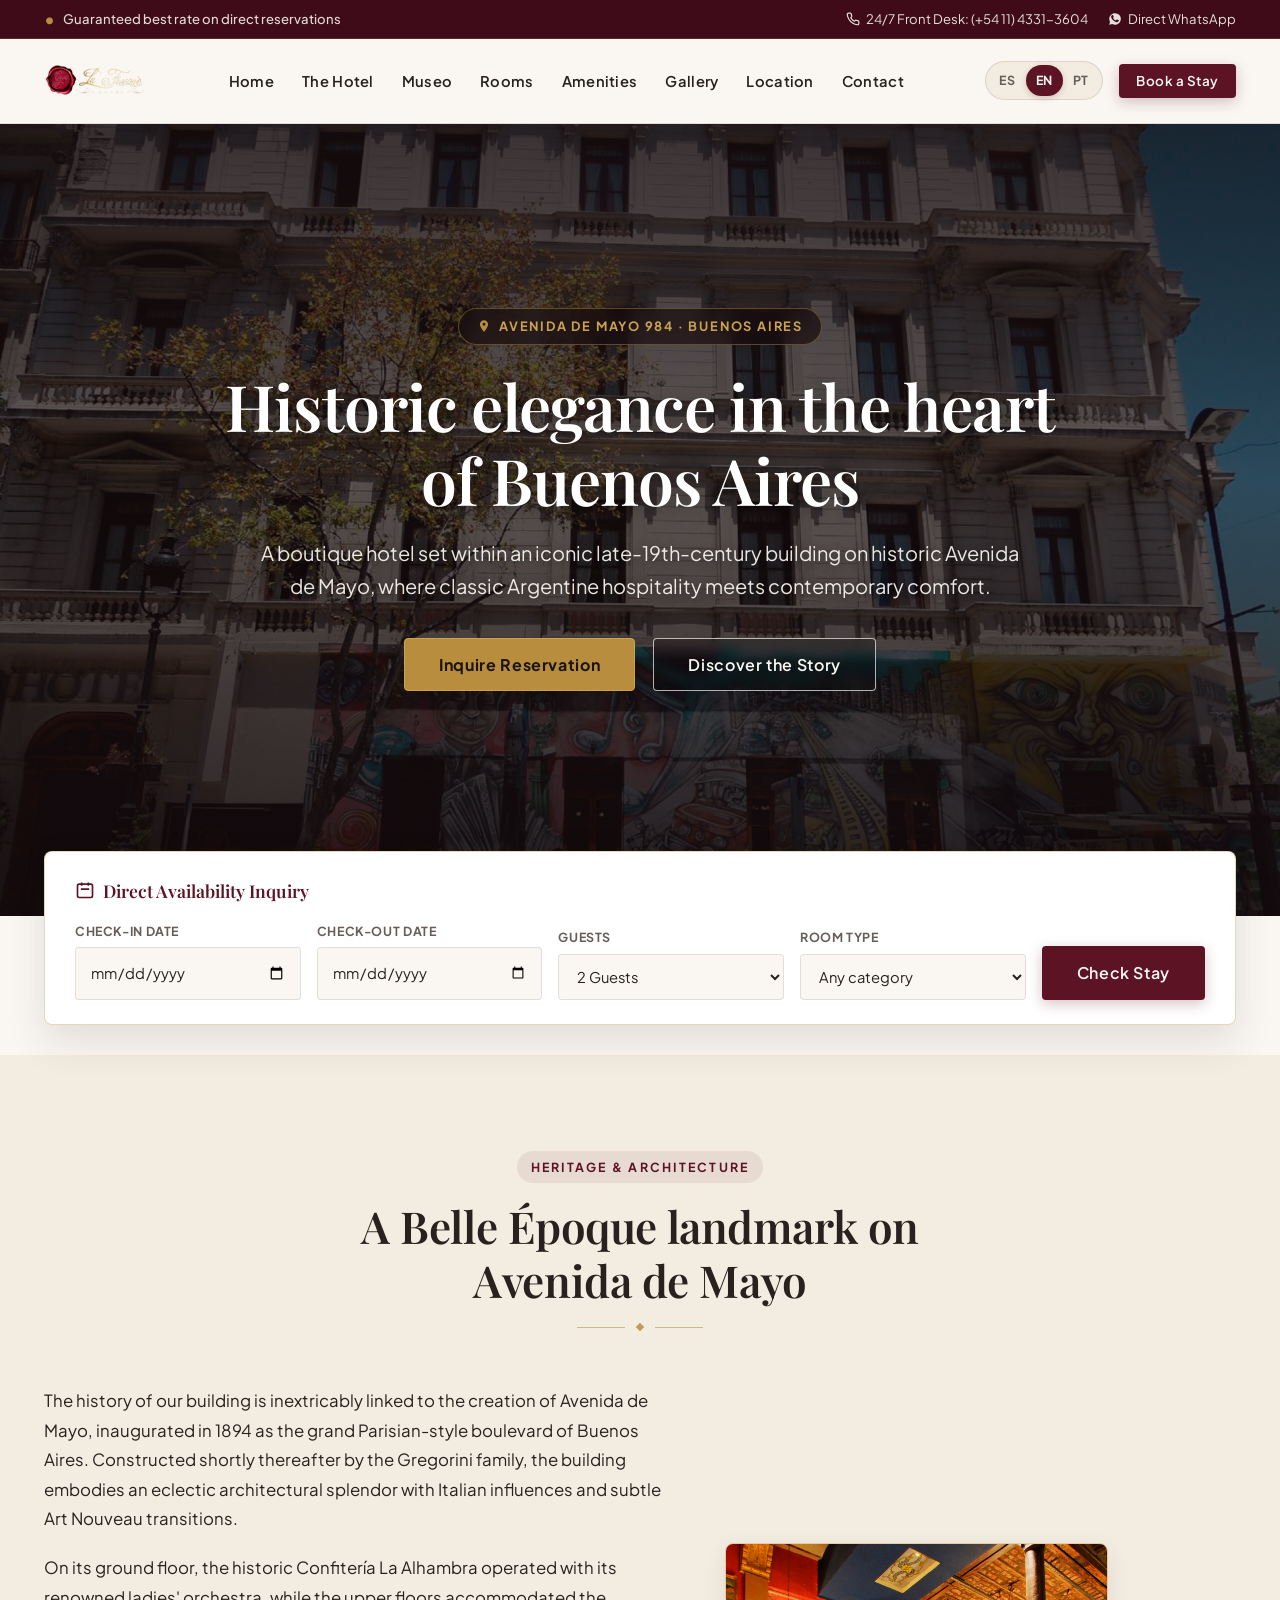
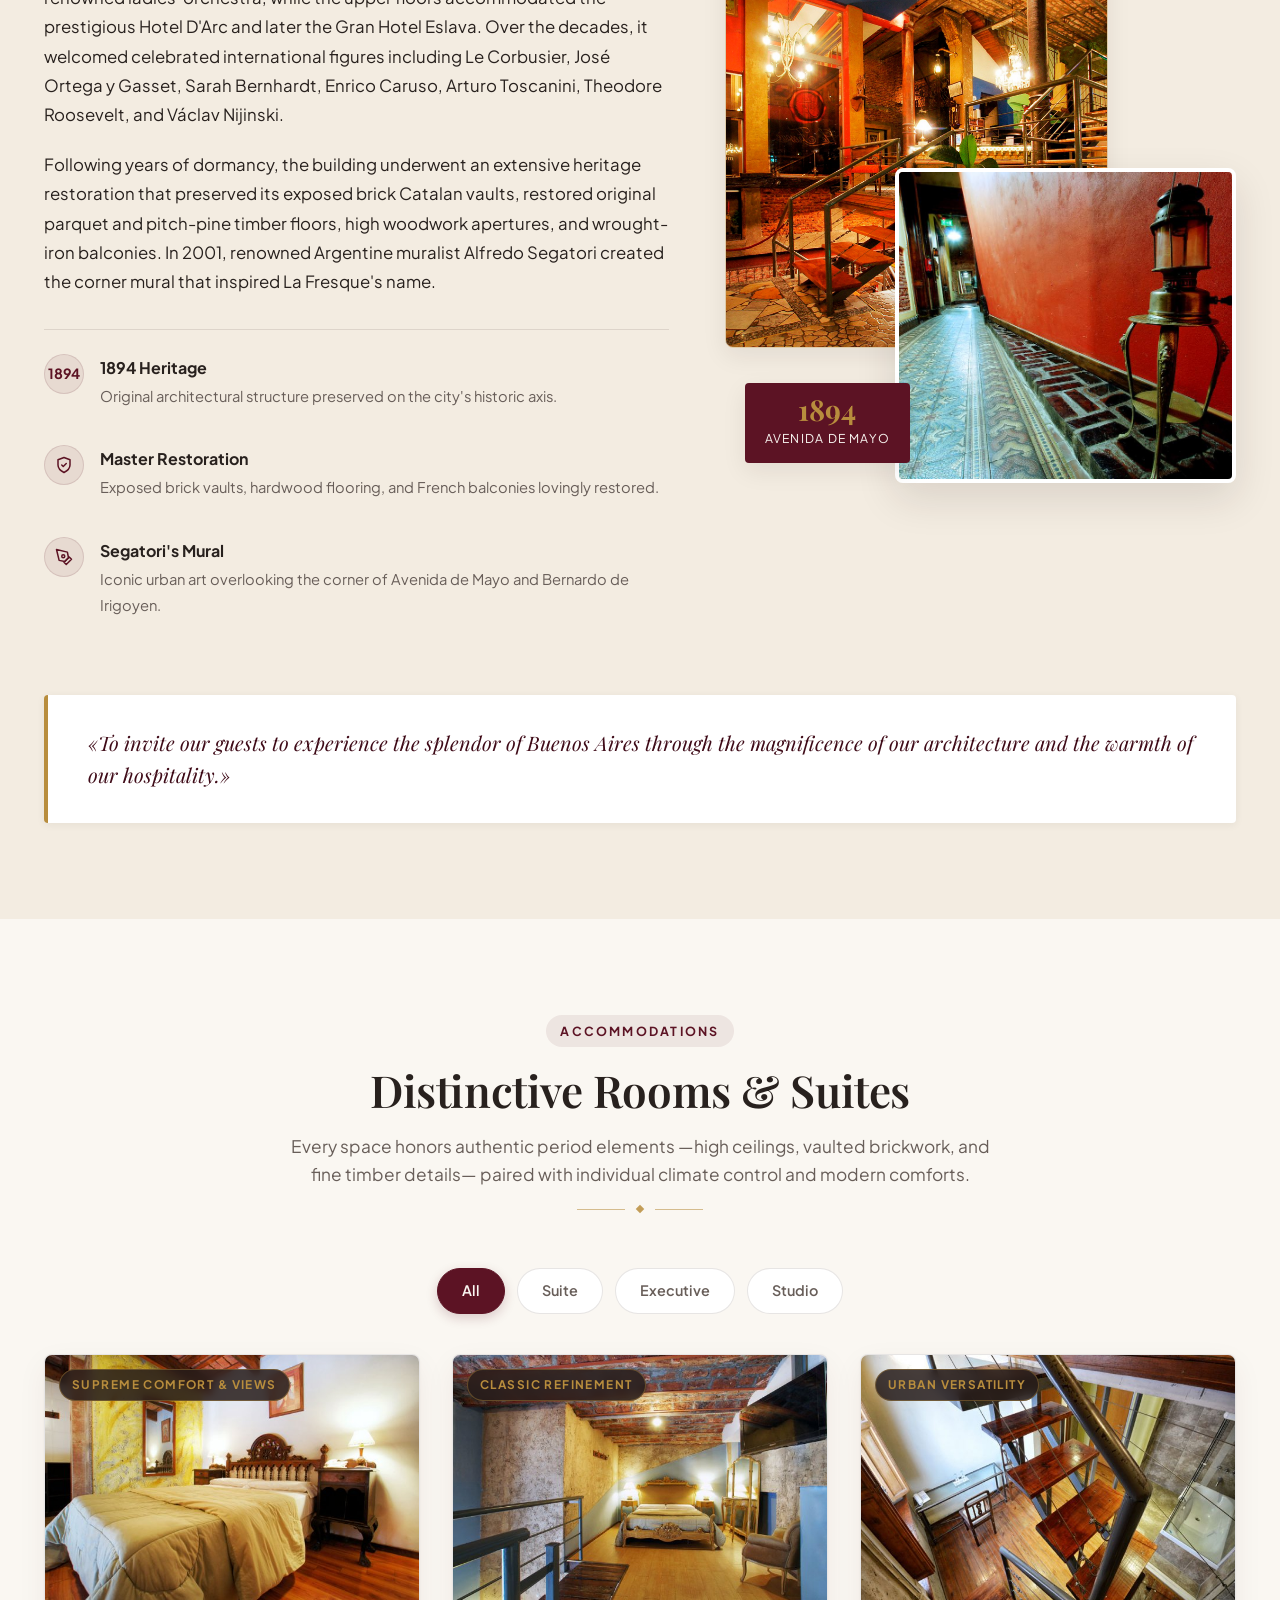
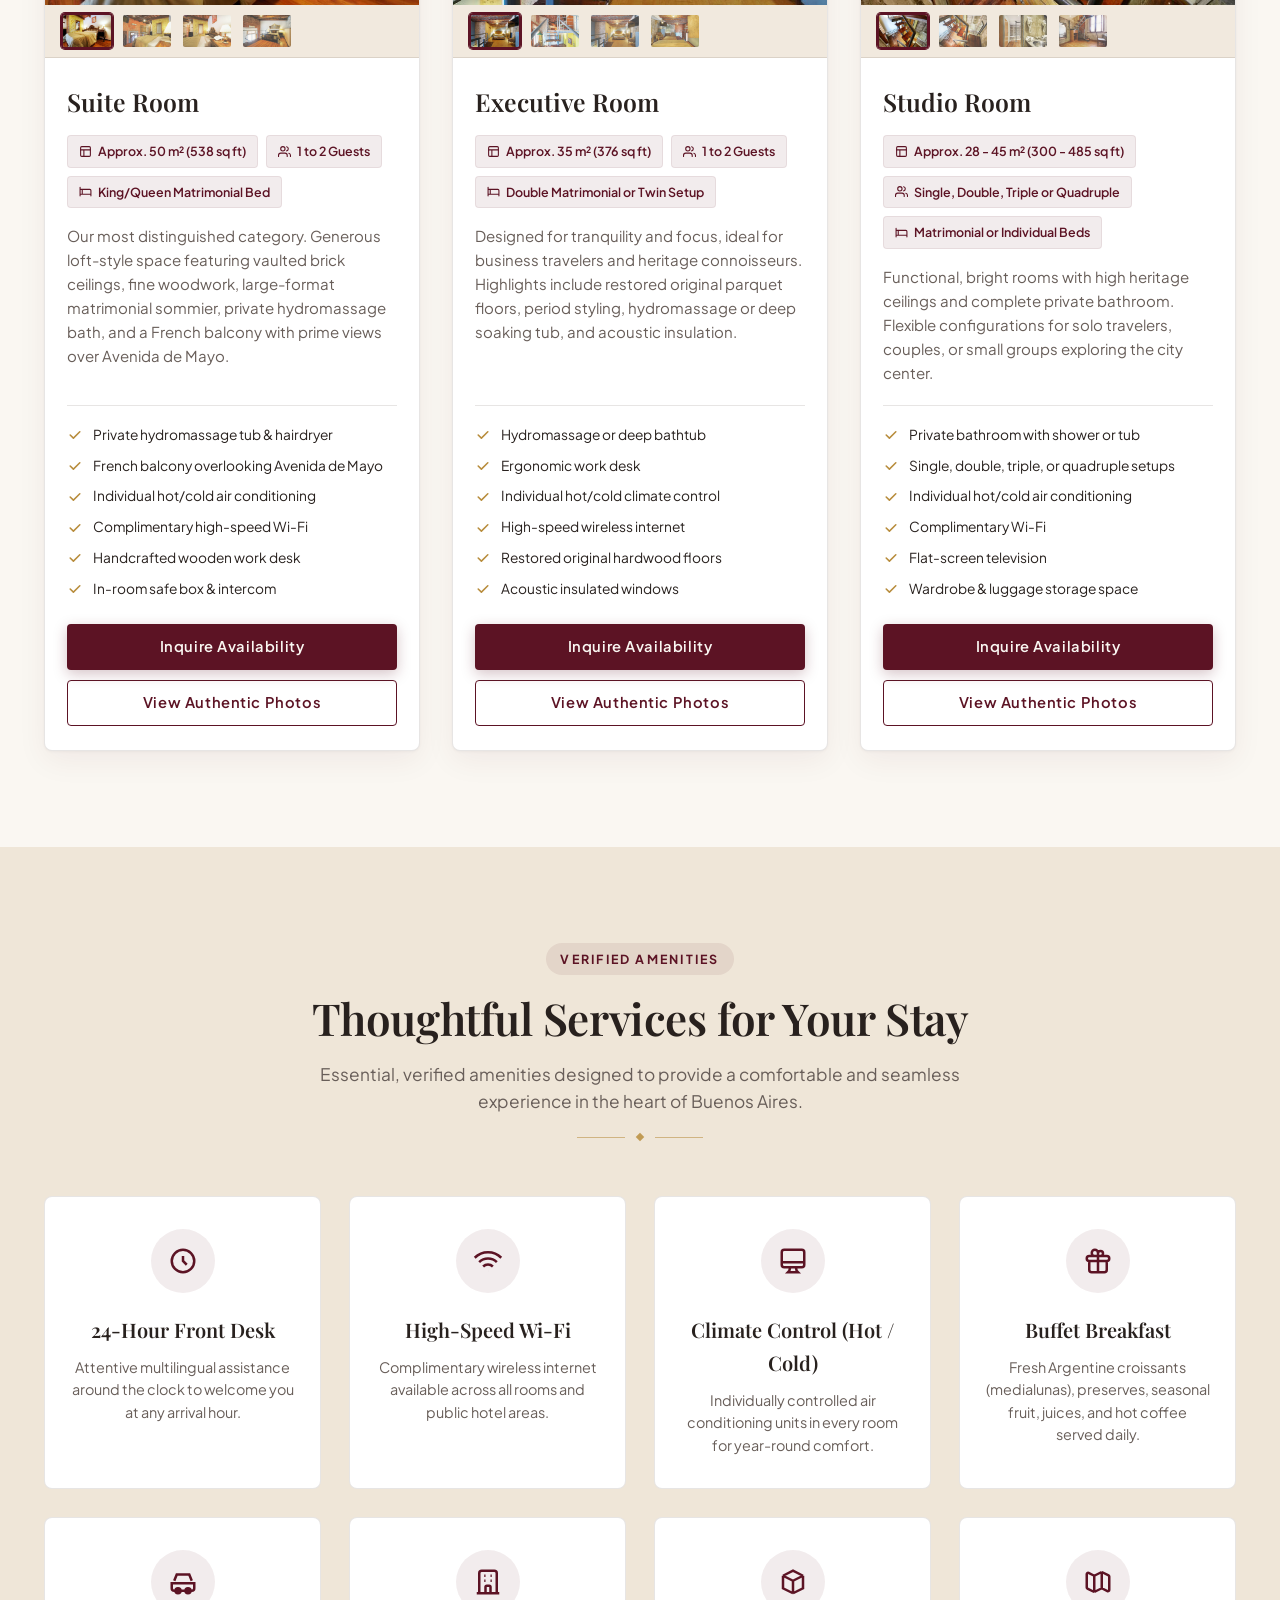
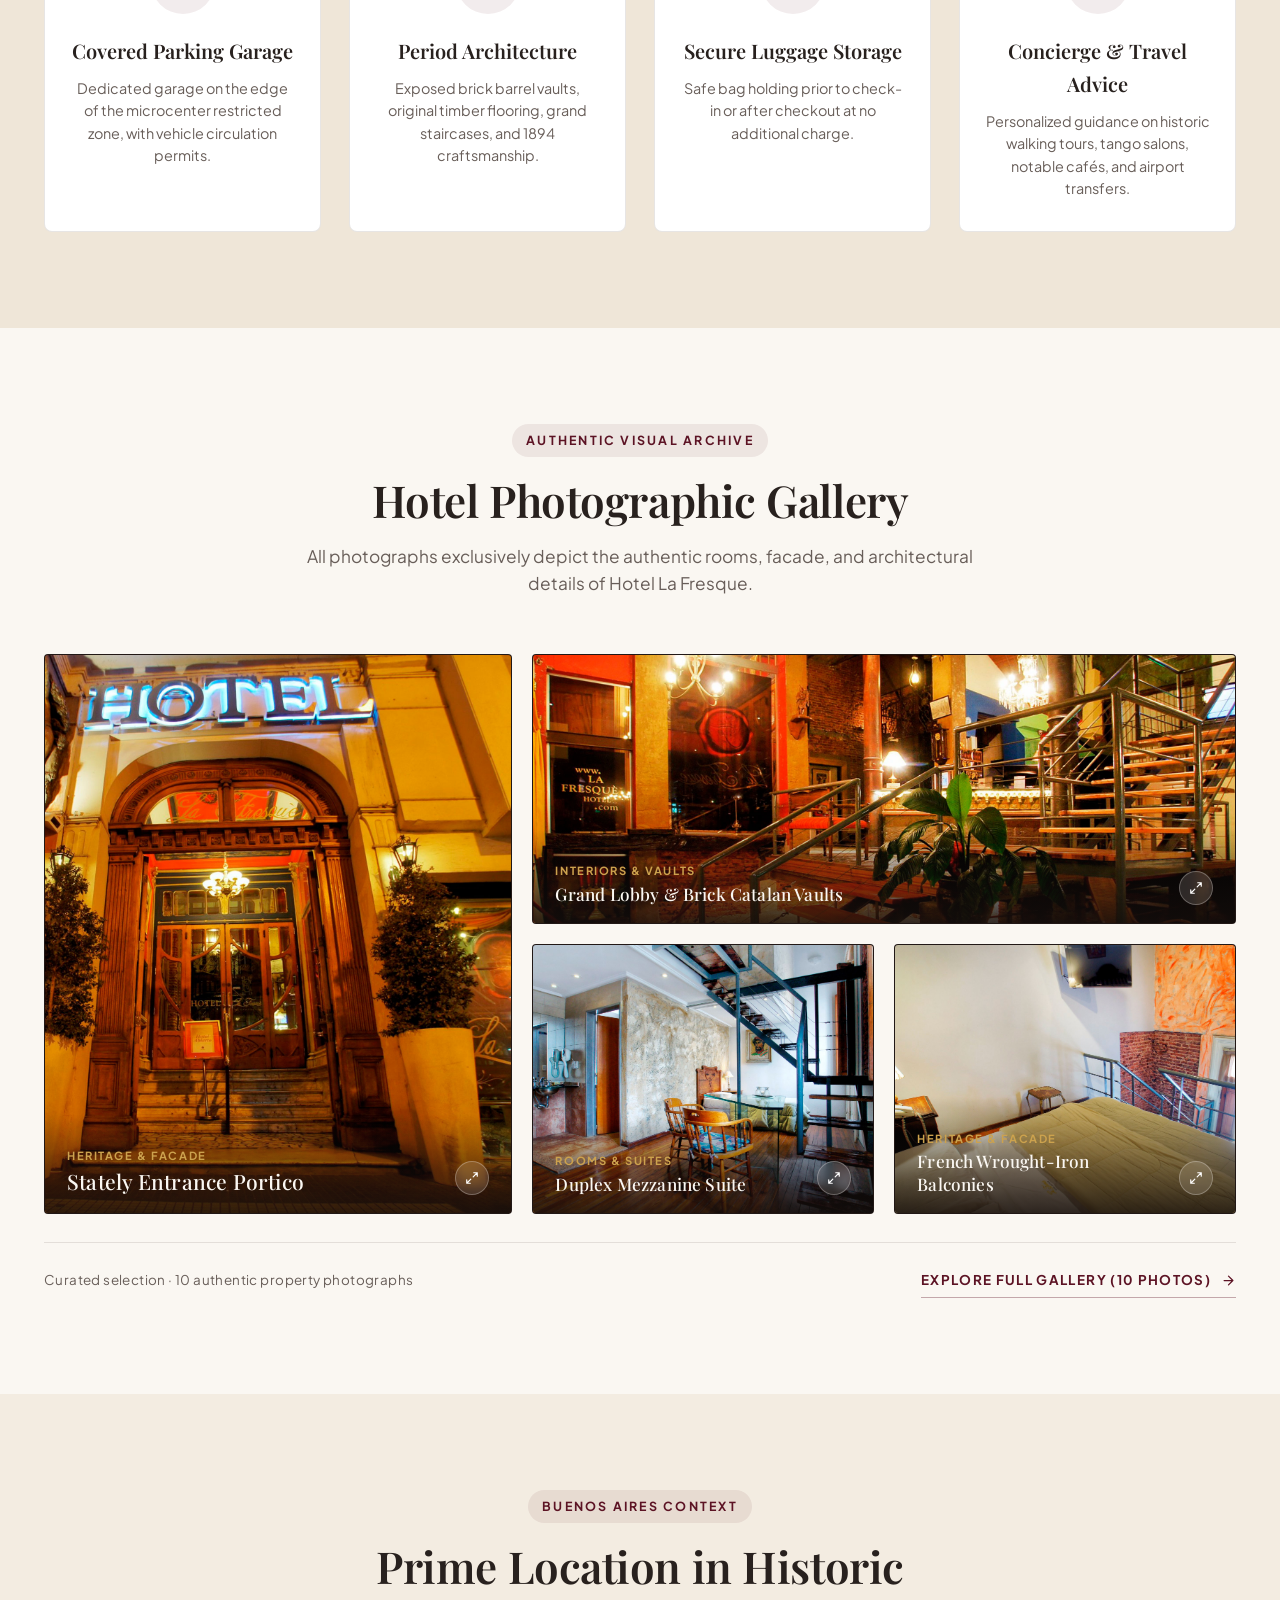
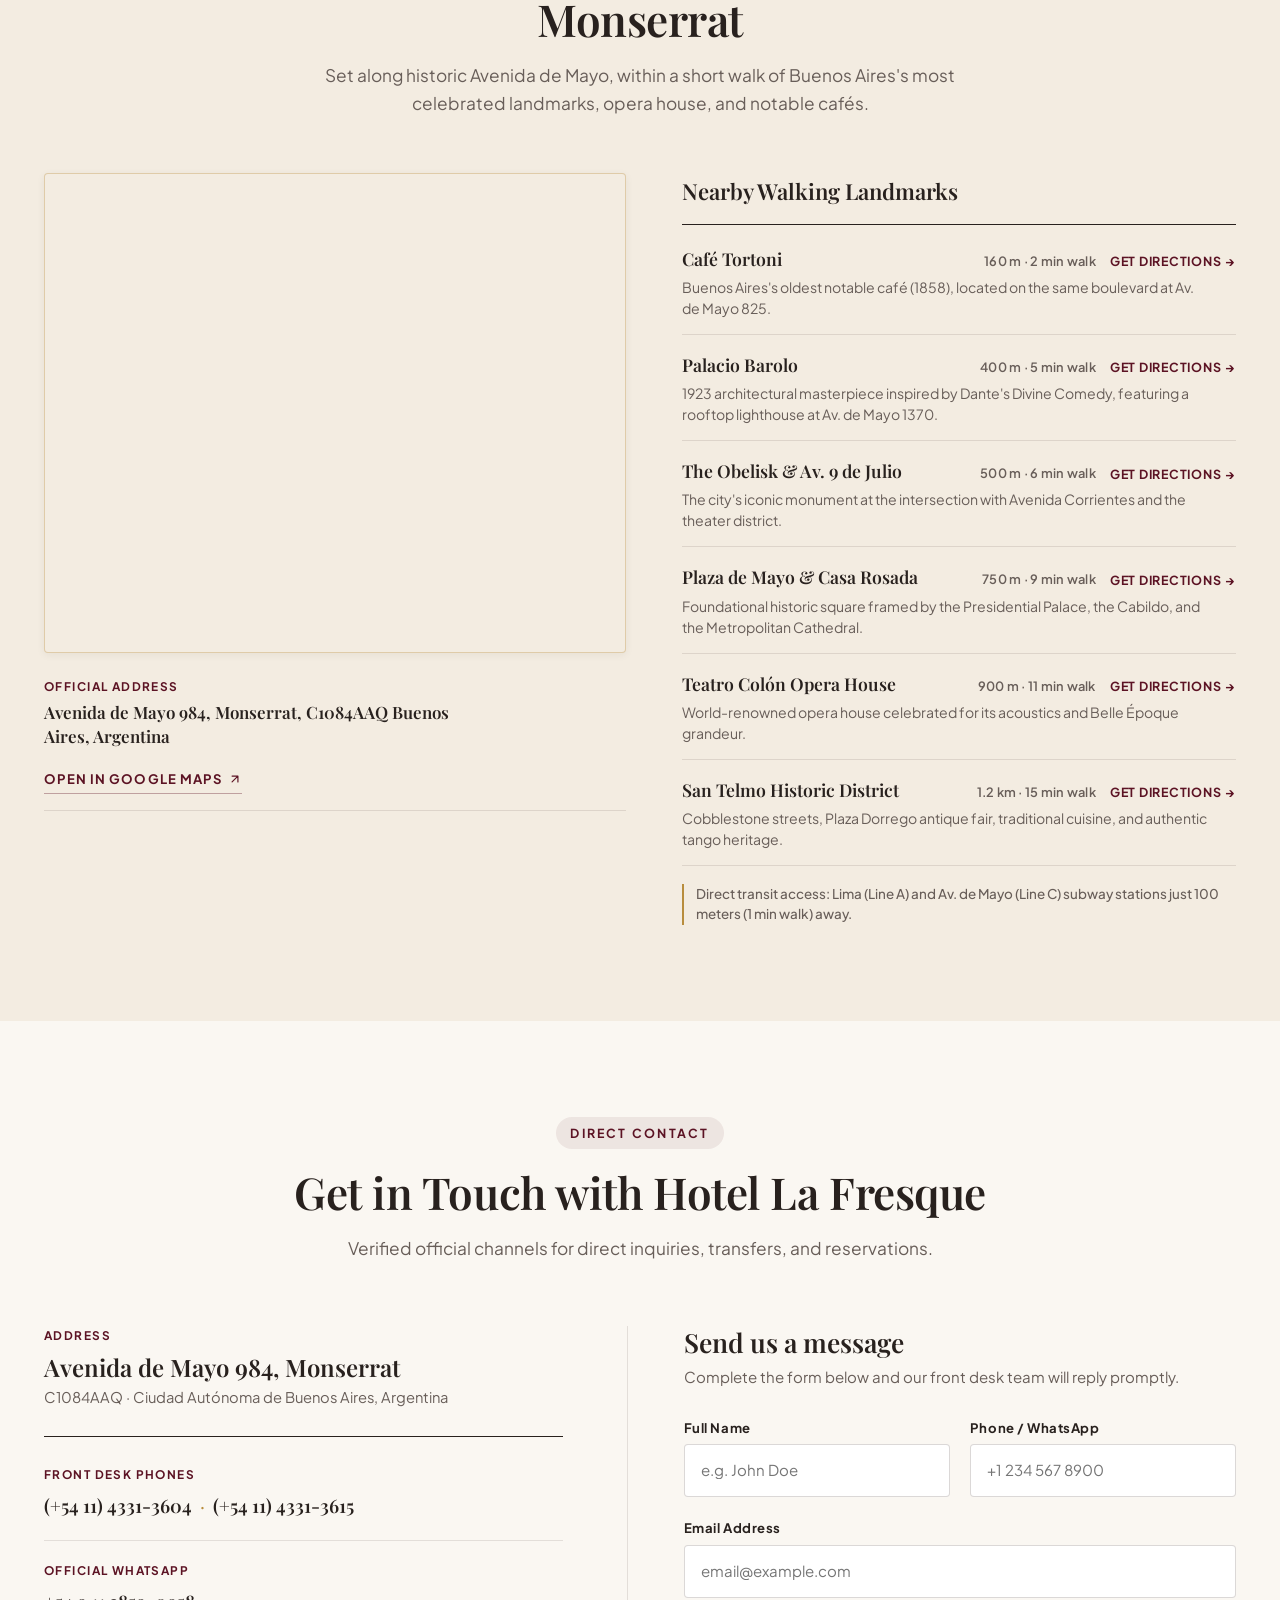
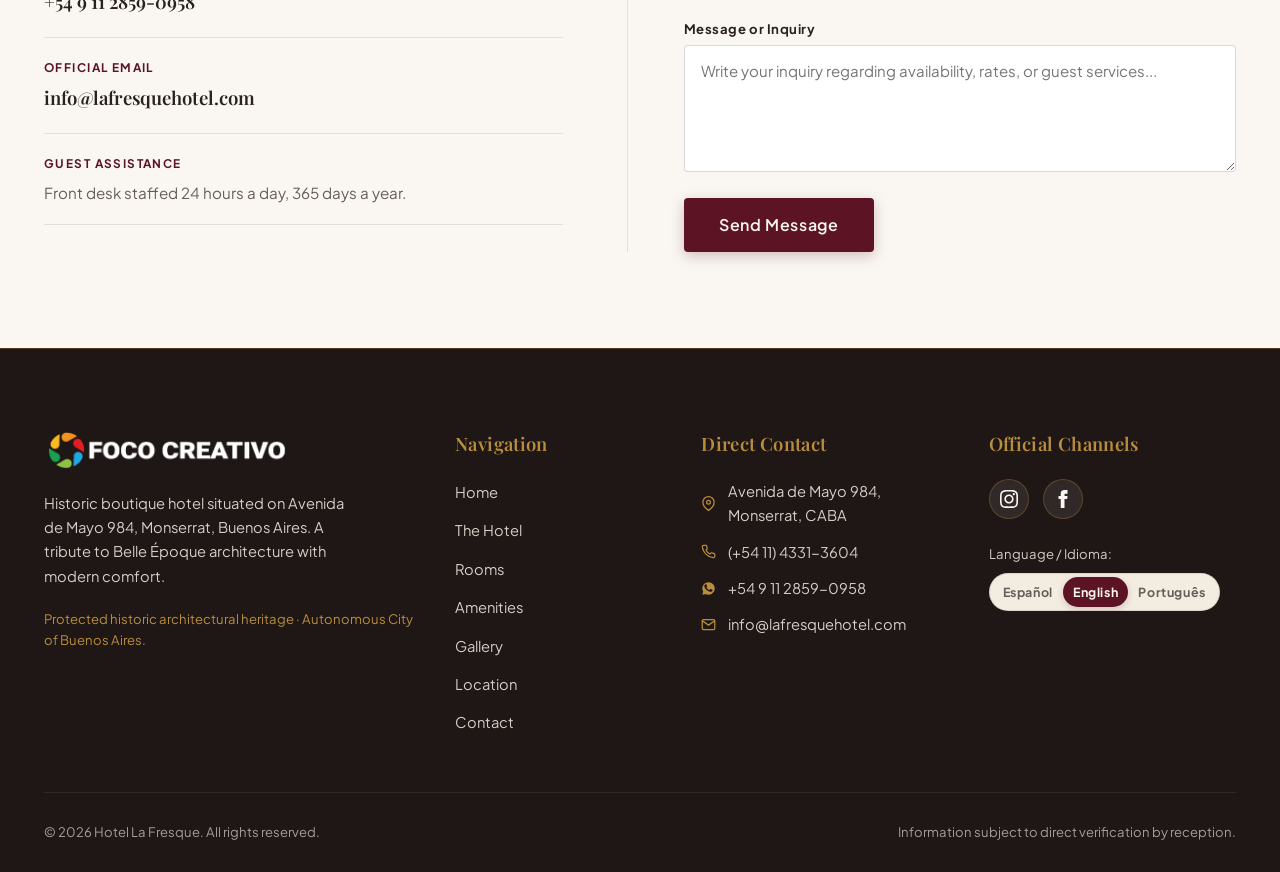
==== index.html @ d4b84464 "Work from the phone" ====
<!DOCTYPE html>
<html lang="es">
<head>
  <meta charset="UTF-8">
  <meta name="viewport" content="width=device-width, initial-scale=1.0">
  <title>Hotel La Fresque — Avenida de Mayo 984, Buenos Aires | Sitio Oficial</title>
  
  <!-- SEO Meta Tags -->
  <meta name="description" content="Hotel de carácter histórico en Avenida de Mayo 984, Monserrat, Buenos Aires. Edificio de finales del siglo XIX puesto en valor con techos altos, pisos de madera, museo propio y comodidades contemporáneas.">
  <meta name="keywords" content="Hotel La Fresque, Hotel Buenos Aires, Hotel Avenida de Mayo, Hotel Monserrat, Hotel historico Buenos Aires, Alojamiento historico Buenos Aires">
  <meta name="author" content="Hotel La Fresque">
  <meta name="robots" content="index, follow">
  <link rel="canonical" href="https://lafresquehotel.com/">

  <!-- Alternate Language Meta Tags -->
  <link rel="alternate" hreflang="es" href="https://lafresquehotel.com/?lang=es">
  <link rel="alternate" hreflang="en" href="https://lafresquehotel.com/?lang=en">
  <link rel="alternate" hreflang="pt" href="https://lafresquehotel.com/?lang=pt">
  <link rel="alternate" hreflang="pt-BR" href="https://lafresquehotel.com/?lang=pt">
  <link rel="alternate" hreflang="x-default" href="https://lafresquehotel.com/">

  <!-- Open Graph / Facebook -->
  <meta property="og:type" content="hotel">
  <meta property="og:site_name" content="Hotel La Fresque">
  <meta property="og:title" content="Hotel La Fresque — Elegancia histórica en el corazón de Buenos Aires">
  <meta property="og:description" content="Alojamiento histórico de valor patrimonial en Avenida de Mayo 984. Recepción 24hs, Wi-Fi, aire acondicionado, museo propio y suites con hidromasaje.">
  <meta property="og:url" content="https://lafresquehotel.com/">
  <meta property="og:image" content="https://lafresquehotel.com/assets/images/gallery/gallery-10.jpg">

  <!-- Twitter Cards -->
  <meta name="twitter:card" content="summary_large_image">
  <meta name="twitter:title" content="Hotel La Fresque — Avenida de Mayo 984, Buenos Aires">
  <meta name="twitter:description" content="Hotel de carácter histórico en el corazón de Buenos Aires, a pasos de Café Tortoni y el Obelisco.">
  <meta name="twitter:image" content="https://lafresquehotel.com/assets/images/gallery/gallery-10.jpg">

  <!-- Favicon -->
  <link rel="icon" type="image/png" href="assets/images/logo.png">
  <link rel="apple-touch-icon" href="assets/images/logo.png">

  <!-- Google Fonts Preconnect & Fonts -->
  <link rel="preconnect" href="https://fonts.googleapis.com">
  <link rel="preconnect" href="https://fonts.gstatic.com" crossorigin>
  <link href="https://fonts.googleapis.com/css2?family=Playfair+Display:ital,wght@0,400;0,600;0,700;1,400;1,600&family=Plus+Jakarta+Sans:wght@400;500;600;700&display=swap" rel="stylesheet">

  <!-- Main Stylesheet -->
  <link rel="stylesheet" href="assets/css/main.css">

  <!-- Structured Data JSON-LD (Schema.org / Hotel) -->
  <script type="application/ld+json">
  {
    "@context": "https://schema.org",
    "@type": "Hotel",
    "name": "Hotel La Fresque",
    "image": "https://lafresquehotel.com/assets/images/gallery/gallery-10.jpg",
    "description": "Hotel de carácter histórico emplazado en un edificio de finales del siglo XIX en Avenida de Mayo 984, Ciudad de Buenos Aires.",
    "address": {
      "@type": "PostalAddress",
      "streetAddress": "Avenida de Mayo 984",
      "addressLocality": "Ciudad Autónoma de Buenos Aires",
      "addressRegion": "CABA",
      "postalCode": "C1084AAQ",
      "addressCountry": "AR"
    },
    "geo": {
      "@type": "GeoCoordinates",
      "latitude": -34.60831,
      "longitude": -58.38072
    },
    "telephone": "+541143313604",
    "email": "info@lafresquehotel.com",
    "url": "https://lafresquehotel.com/",
    "checkinTime": "14:00",
    "checkoutTime": "11:00",
    "priceRange": "$$",
    "amenityFeature": [
      {
        "@type": "LocationFeatureSpecification",
        "name": "Wi-Fi",
        "value": true
      },
      {
        "@type": "LocationFeatureSpecification",
        "name": "Air Conditioning",
        "value": true
      },
      {
        "@type": "LocationFeatureSpecification",
        "name": "24-Hour Front Desk",
        "value": true
      },
      {
        "@type": "LocationFeatureSpecification",
        "name": "Parking Garage",
        "value": true
      }
    ]
  }
  </script>
</head>
<body>
  <!-- Accessibility Skip Link -->
  <a href="#main-content" class="skip-link" data-i18n="skip_to_content">Saltar al contenido principal</a>

  <!-- Top Announcement Bar -->
  <aside class="top-bar" aria-label="Información de contacto rápida">
    <div class="container top-bar-inner">
      <div class="top-bar-benefit">
        <span data-i18n="topbar_benefit">Tarifa preferencial garantizada en reservas directas</span>
      </div>
      <div class="top-bar-contacts">
        <a href="tel:+541143313604" class="top-bar-link">
          <svg width="14" height="14" fill="none" stroke="currentColor" stroke-width="2" viewBox="0 0 24 24" aria-hidden="true"><path d="M22 16.92v3a2 2 0 01-2.18 2 19.79 19.79 0 01-8.63-3.07 19.5 19.5 0 01-6-6 19.79 19.79 0 01-3.07-8.67A2 2 0 014.11 2h3a2 2 0 012 1.72 12.84 12.84 0 00.7 2.81 2 2 0 01-.45 2.11L8.09 9.91a16 16 0 006 6l1.27-1.27a2 2 0 012.11-.45 12.84 12.84 0 002.81.7A2 2 0 0122 16.92z"></path></svg>
          <span data-i18n="topbar_call">Recepción 24hs: (+54 11) 4331-3604</span>
        </a>
        <a href="https://api.whatsapp.com/send?phone=5491128590958" target="_blank" rel="noopener" class="top-bar-link">
          <svg width="14" height="14" fill="currentColor" viewBox="0 0 24 24" aria-hidden="true"><path d="M12.04 2c-5.46 0-9.91 4.45-9.91 9.91 0 1.75.46 3.45 1.32 4.95L2.05 22l5.25-1.38c1.45.79 3.08 1.21 4.74 1.21 5.46 0 9.91-4.45 9.91-9.91 0-2.65-1.03-5.14-2.9-7.01A9.82 9.82 0 0012.04 2zm5.79 14.07c-.24.67-1.39 1.29-1.93 1.37-.5.08-1.15.11-3.69-.93-3.26-1.34-5.36-4.66-5.52-4.88-.16-.22-1.32-1.75-1.32-3.34 0-1.59.83-2.37 1.13-2.69.3-.32.65-.4 0.87-.4.22 0 .43 0 .62.01.2.01.46-.07.72.54.26.62.9 2.2.98 2.36.08.16.13.35.03.56-.11.22-.16.35-.32.54-.16.19-.34.42-.48.56-.16.16-.33.33-.14.65.19.32.84 1.38 1.8 2.24 1.24 1.1 2.28 1.45 2.6 1.61.32.16.51.14.7-.08.19-.22.81-.94 1.02-1.27.22-.32.43-.27.73-.16.3.11 1.9 0.9 2.22 1.06.32.16.54.24.62.38.08.13.08.78-.16 1.45z"/></svg>
          <span data-i18n="topbar_whatsapp">WhatsApp directo</span>
        </a>
      </div>
    </div>
  </aside>

  <!-- Site Header & Navigation -->
  <header class="site-header" role="banner">
    <div class="container nav-container">
      <!-- Hotel Logo -->
      <a href="#hero" class="logo-brand" aria-label="Hotel La Fresque — Ir al inicio">
        <img src="assets/images/logo@2x.png" alt="Hotel La Fresque Logo" width="159" height="80">
      </a>

      <!-- Desktop Navigation Menu -->
      <nav class="nav-menu" role="navigation" aria-label="Navegación principal">
        <a href="#hero" class="nav-link" data-i18n="nav_home">Inicio</a>
        <a href="#hotel" class="nav-link" data-i18n="nav_hotel">El Hotel</a>
        <a href="#museum" class="nav-link" data-i18n="nav_museum">Museo</a>
        <a href="#rooms" class="nav-link" data-i18n="nav_rooms">Habitaciones</a>
        <a href="#services" class="nav-link" data-i18n="nav_services">Servicios</a>
        <a href="#gallery" class="nav-link" data-i18n="nav_gallery">Galería</a>
        <a href="#location" class="nav-link" data-i18n="nav_location">Ubicación</a>
        <a href="#contact" class="nav-link" data-i18n="nav_contact">Contacto</a>
      </nav>

      <!-- Right Actions: Language Switcher & Booking CTA -->
      <div class="nav-actions">
        <!-- Multilingual Switcher (ES / EN / PT) -->
        <div class="lang-switcher" role="group" aria-label="Selector de idioma">
          <button type="button" class="lang-btn active" data-lang="es" aria-pressed="true">ES</button>
          <button type="button" class="lang-btn" data-lang="en" aria-pressed="false">EN</button>
          <button type="button" class="lang-btn" data-lang="pt" aria-pressed="false">PT</button>
        </div>

        <!-- Book CTA Button -->
        <a href="#booking" class="btn btn-primary btn-sm" data-open-booking data-i18n="nav_book_cta">Reservar Estadía</a>

        <!-- Mobile Hamburger Button -->
        <button type="button" class="hamburger-btn" aria-label="Abrir menú de navegación" data-i18n-aria="nav_open_menu">
          <span></span>
          <span></span>
          <span></span>
        </button>
      </div>
    </div>
  </header>

  <!-- Mobile Off-Canvas Drawer -->
  <div class="drawer-overlay" aria-hidden="true"></div>
  <aside class="mobile-nav-drawer" role="dialog" aria-modal="true" aria-label="Menú de navegación para dispositivos móviles">
    <div class="mobile-drawer-header">
      <img src="assets/images/logo.png" alt="Hotel La Fresque" height="40" width="80">
      <button type="button" class="mobile-close-btn" aria-label="Cerrar menú" data-i18n-aria="nav_close_menu">&times;</button>
    </div>

    <div class="mobile-menu-links">
      <a href="#hero" data-i18n="nav_home">Inicio</a>
      <a href="#hotel" data-i18n="nav_hotel">El Hotel</a>
      <a href="#museum" data-i18n="nav_museum">Museo</a>
      <a href="#rooms" data-i18n="nav_rooms">Habitaciones</a>
      <a href="#services" data-i18n="nav_services">Servicios</a>
      <a href="#gallery" data-i18n="nav_gallery">Galería</a>
      <a href="#location" data-i18n="nav_location">Ubicación</a>
      <a href="#contact" data-i18n="nav_contact">Contacto</a>
    </div>

    <div style="margin-top: 28px; display: flex; flex-direction: column; gap: 16px;">
      <div style="display: flex; align-items: center; justify-content: space-between;">
        <span style="font-size: 0.85rem; font-weight: 600; color: var(--color-text-muted);" data-i18n="nav_lang_label">Idioma / Language:</span>
        <div class="lang-switcher">
          <button type="button" class="lang-btn active" data-lang="es">ES</button>
          <button type="button" class="lang-btn" data-lang="en">EN</button>
          <button type="button" class="lang-btn" data-lang="pt">PT</button>
        </div>
      </div>
      <button type="button" class="btn btn-primary" style="width: 100%;" data-open-booking data-i18n="nav_book_cta">
        Reservar Estadía
      </button>
      <div style="font-size: 0.82rem; color: var(--color-text-muted); text-align: center; margin-top: 8px;">
        <p>Avenida de Mayo 984 · Buenos Aires</p>
        <p><a href="tel:+541143313604" style="color: var(--color-burgundy); font-weight: 600;">(+54 11) 4331-3604</a></p>
      </div>
    </div>
  </aside>

  <!-- Main Content Wrapper -->
  <main id="main-content">
    
    <!-- Hero / Portada Section -->
    <section id="hero" class="hero-section" aria-label="Portada de Hotel La Fresque">
      <div class="hero-background-wrapper">
        <img src="assets/images/gallery/gallery-10.jpg" alt="Fachada histórica de Hotel La Fresque en Avenida de Mayo 984" class="hero-bg-img" width="1920" height="1600" loading="eager">
      </div>
      <div class="hero-overlay"></div>

      <div class="container hero-content">
        <div class="hero-meta-badge">
          <svg width="14" height="14" viewBox="0 0 24 24" fill="currentColor" aria-hidden="true"><path d="M12 2C8.13 2 5 5.13 5 9c0 5.25 7 13 7 13s7-7.75 7-13c0-3.87-3.13-7-7-7zm0 9.5a2.5 2.5 0 1 1 0-5 2.5 2.5 0 0 1 0 5z"/></svg>
          <span data-i18n="hero_badge">Avenida de Mayo 984 · Buenos Aires</span>
        </div>

        <h1 class="hero-title font-serif" data-i18n="hero_title">
          Elegancia histórica en el corazón de Buenos Aires
        </h1>

        <p class="hero-description" data-i18n="hero_description">
          Un hotel de carácter histórico emplazado en un emblemático edificio de finales del siglo XIX sobre la tradicional Avenida de Mayo, donde la calidez clásica se encuentra con el confort contemporáneo.
        </p>

        <div class="hero-actions">
          <a href="#booking" class="btn btn-gold btn-lg" data-open-booking data-i18n="hero_cta_book">
            Consultar Reserva
          </a>
          <a href="#hotel" class="btn btn-outline-light btn-lg" data-i18n="hero_cta_discover">
            Descubrir la Historia
          </a>
        </div>
      </div>
    </section>

    <!-- Floating Booking Bar -->
    <div class="container hero-booking-bar-container">
      <div class="booking-bar-card">
        <div class="booking-bar-header">
          <svg width="20" height="20" fill="none" stroke="currentColor" stroke-width="2" viewBox="0 0 24 24" aria-hidden="true"><path d="M8 7V3m8 4V3m-9 8h10M5 21h14a2 2 0 002-2V7a2 2 0 00-2-2H5a2 2 0 00-2 2v12a2 2 0 002 2z"></path></svg>
          <span data-i18n="booking_bar_title">Consulta de Disponibilidad Directa</span>
        </div>

        <form id="quickBookingForm" class="booking-bar-grid">
          <div class="booking-field">
            <label for="barCheckin" data-i18n="booking_checkin">Fecha de Entrada</label>
            <input type="date" id="barCheckin" class="booking-input" required>
          </div>

          <div class="booking-field">
            <label for="barCheckout" data-i18n="booking_checkout">Fecha de Salida</label>
            <input type="date" id="barCheckout" class="booking-input" required>
          </div>

          <div class="booking-field">
            <label for="barGuests" data-i18n="booking_guests">Huéspedes</label>
            <select id="barGuests" class="booking-select">
              <option value="1" data-i18n="booking_guests_1">1 Huésped</option>
              <option value="2" selected data-i18n="booking_guests_2">2 Huéspedes</option>
              <option value="3" data-i18n="booking_guests_3">3 Huéspedes</option>
              <option value="4" data-i18n="booking_guests_4">4 Huéspedes</option>
            </select>
          </div>

          <div class="booking-field">
            <label for="barRoomType" data-i18n="booking_room_type">Habitación</label>
            <select id="barRoomType" class="booking-select">
              <option value="Cualquiera" data-i18n="booking_room_any">Cualquier categoría</option>
              <option value="Suite" data-i18n="booking_room_suite">Habitación Suite</option>
              <option value="Ejecutiva" data-i18n="booking_room_executive">Habitación Ejecutiva</option>
              <option value="Estudio" data-i18n="booking_room_studio">Habitación Estudio</option>
            </select>
          </div>

          <div class="booking-btn-col">
            <button type="submit" class="btn btn-primary btn-lg" style="width: 100%;" data-i18n="booking_submit">
              Consultar Estadía
            </button>
          </div>
        </form>
      </div>
    </div>

    <!-- Presentation & History Section -->
    <section id="hotel" class="section section-warm" aria-labelledby="history-title">
      <div class="container">
        <div class="section-header">
          <div class="section-badge" data-i18n="history_label">Patrimonio & Arquitectura</div>
          <h2 id="history-title" class="section-title" data-i18n="history_title">Un icono de la Belle Époque en Avenida de Mayo</h2>
          <div class="ornament-divider" aria-hidden="true">
            <span class="divider-line"></span>
            <span class="divider-diamond"></span>
            <span class="divider-line"></span>
          </div>
        </div>

        <div class="history-grid">
          <!-- History Narrative -->
          <div class="history-text">
            <p data-i18n="history_p1">
              La historia de nuestro edificio se entrelaza con el nacimiento de la Avenida de Mayo, inaugurada en 1894 como el gran bulevar parisino de Buenos Aires. Construido poco tiempo después por la familia Gregorini, el inmueble representa el esplendor arquitectónico ecléctico con influencias italianas y de transición al Art Nouveau.
            </p>
            <p data-i18n="history_p2">
              En su planta baja funcionó la célebre Confitería La Alhambra, recordada por su orquesta de señoritas, mientras que sus pisos superiores albergaron al prestigioso Hotel D'Arc y luego al Gran Hotel Eslava. Por sus estancias pasaron figuras de renombre mundial como Le Corbusier, José Ortega y Gasset, Sarah Bernhardt, Enrico Caruso, Arturo Toscanini, Theodore Roosevelt y Václav Nijinski.
            </p>
            <p data-i18n="history_p3">
              Tras décadas de reposo, el edificio fue rescatado mediante una meticulosa puesta en valor patrimonial que preservó sus bovedillas originales de ladrillo a la vista, sus pisos de pinotea y parquet, sus aberturas de madera maciza y sus balcones de hierro forjado. En 2001, el reconocido artista Alfredo Segatori plasmó en su esquina el mural que inspiró la identidad de La Fresque.
            </p>

            <div class="history-features-list">
              <div class="history-feature-item">
                <div class="feature-bullet-icon">1894</div>
                <div>
                  <h3 class="feature-bullet-title" data-i18n="history_feature_1_title">Edificio de 1894</h3>
                  <p class="feature-bullet-desc" data-i18n="history_feature_1_desc">Estructura original preservada en el eje histórico de la ciudad.</p>
                </div>
              </div>
              <div class="history-feature-item">
                <div class="feature-bullet-icon">
                  <svg width="18" height="18" viewBox="0 0 24 24" fill="none" stroke="currentColor" stroke-width="2" stroke-linecap="round" stroke-linejoin="round" aria-hidden="true"><path d="M12 22s8-4 8-10V5l-8-3-8 3v7c0 6 8 10 8 10z"/><path d="m9 12 2 2 4-4"/></svg>
                </div>
                <div>
                  <h3 class="feature-bullet-title" data-i18n="history_feature_2_title">Puesta en Valor</h3>
                  <p class="feature-bullet-desc" data-i18n="history_feature_2_desc">Bovedillas, maderas nobles y balcones franceses restaurados.</p>
                </div>
              </div>
              <div class="history-feature-item">
                <div class="feature-bullet-icon">
                  <svg width="18" height="18" viewBox="0 0 24 24" fill="none" stroke="currentColor" stroke-width="2" stroke-linecap="round" stroke-linejoin="round" aria-hidden="true"><path d="M12 19l7-7 3 3-7 7-3-3z"/><path d="M18 13l-1.5-7.5L2 2l3.5 14.5L13 18l5-5z"/><circle cx="11" cy="11" r="2"/></svg>
                </div>
                <div>
                  <h3 class="feature-bullet-title" data-i18n="history_feature_3_title">Mural de Segatori</h3>
                  <p class="feature-bullet-desc" data-i18n="history_feature_3_desc">Arte urbano emblemático en la intersección de Avenida de Mayo y B. de Irigoyen.</p>
                </div>
              </div>
            </div>
          </div>

          <!-- History Image Collage -->
          <div class="history-collage">
            <div class="collage-img-main">
              <img src="assets/images/gallery/gallery-2.jpg" alt="Lobby principal con bovedillas de ladrillo y columnas originales de hierro" width="1920" height="1600" loading="lazy">
            </div>
            <div class="collage-img-secondary">
              <img src="assets/images/history/history-2.jpg" alt="Mural artístico de Alfredo Segatori en la esquina del hotel" width="1024" height="681" loading="lazy">
            </div>
            <div class="collage-badge">
              <span class="year">1894</span>
              <span class="desc">Avenida de Mayo</span>
            </div>
          </div>
        </div>

        <!-- Quote Banner -->
        <div class="history-quote-box" data-i18n="history_quote">
          «Hacer que nuestros huéspedes sientan y vivan el esplendor de Buenos Aires, a través de la magnificencia de su arquitectura y la calidez de nuestro trato.»
        </div>
      </div>
    </section>

    <!-- Rooms & Suites Section -->
    <section id="rooms" class="section" aria-labelledby="rooms-title">
      <div class="container">
        <div class="section-header">
          <div class="section-badge" data-i18n="rooms_label">Alojamiento</div>
          <h2 id="rooms-title" class="section-title" data-i18n="rooms_title">Habitaciones & Suites con Carácter</h2>
          <p class="section-subtitle" data-i18n="rooms_subtitle">Cada estancia conserva elementos originales de época —techos altos, bovedillas de ladrillo y detalles en madera noble— combinados con climatización y comodidades modernas.</p>
          <div class="ornament-divider" aria-hidden="true">
            <span class="divider-line"></span>
            <span class="divider-diamond"></span>
            <span class="divider-line"></span>
          </div>
        </div>

        <!-- Room Filter Tabs -->
        <div class="rooms-tabs" role="tablist" aria-label="Filtrar habitaciones por categoría">
          <button type="button" class="room-tab-btn active" data-room-tab="all" role="tab" aria-selected="true" data-i18n="rooms_tab_all">Todas</button>
          <button type="button" class="room-tab-btn" data-room-tab="suite" role="tab" aria-selected="false" data-i18n="rooms_tab_suite">Suite</button>
          <button type="button" class="room-tab-btn" data-room-tab="executive" role="tab" aria-selected="false" data-i18n="rooms_tab_executive">Ejecutiva</button>
          <button type="button" class="room-tab-btn" data-room-tab="studio" role="tab" aria-selected="false" data-i18n="rooms_tab_studio">Estudio</button>
        </div>

        <!-- Rooms Grid -->
        <div class="rooms-grid">
          
          <!-- Card 1: Suite -->
          <article class="room-card" data-category="suite">
            <div class="room-image-holder">
              <img src="assets/images/rooms/suite-1.jpg" alt="Habitación Suite con bovedillas, cama matrimonial y cabecera tallada" class="room-main-img" width="640" height="427" loading="lazy">
              <span class="room-badge-tag" data-i18n="room_suite_tag">Máximo Confort & Vistas</span>
            </div>

            <!-- Authentic Photo Thumbnails Strip -->
            <div class="room-thumbs-strip" aria-label="Fotos reales de la Suite">
              <img src="assets/images/rooms/suite-1.jpg" alt="Suite - Vista principal del dormitorio con bovedilla" class="room-thumb active" loading="lazy">
              <img src="assets/images/rooms/suite-2.jpg" alt="Suite - Vista del baño e hidromasaje" class="room-thumb" loading="lazy">
              <img src="assets/images/rooms/suite-3.jpg" alt="Suite - Mobiliario de estilo y balcón" class="room-thumb" loading="lazy">
              <img src="assets/images/rooms/suite-4.jpg" alt="Suite - Perspectiva espacial y luminosidad" class="room-thumb" loading="lazy">
            </div>

            <div class="room-body">
              <h3 class="room-title" data-i18n="room_suite_name">Habitación Suite</h3>
              
              <div class="room-specs-chips">
                <span class="spec-chip">
                  <svg width="13" height="13" viewBox="0 0 24 24" fill="none" stroke="currentColor" stroke-width="2" stroke-linecap="round" stroke-linejoin="round" aria-hidden="true"><rect x="3" y="3" width="18" height="18" rx="2"/><path d="M3 9h18M9 21V9"/></svg>
                  <span data-i18n="room_suite_size">Aprox. 50 m²</span>
                </span>
                <span class="spec-chip">
                  <svg width="13" height="13" viewBox="0 0 24 24" fill="none" stroke="currentColor" stroke-width="2" stroke-linecap="round" stroke-linejoin="round" aria-hidden="true"><path d="M17 21v-2a4 4 0 0 0-4-4H5a4 4 0 0 0-4 4v2"/><circle cx="9" cy="7" r="4"/><path d="M23 21v-2a4 4 0 0 0-3-3.87"/><path d="M16 3.13a4 4 0 0 1 0 7.75"/></svg>
                  <span data-i18n="room_suite_capacity">1 a 2 Huéspedes</span>
                </span>
                <span class="spec-chip">
                  <svg width="13" height="13" viewBox="0 0 24 24" fill="none" stroke="currentColor" stroke-width="2" stroke-linecap="round" stroke-linejoin="round" aria-hidden="true"><path d="M2 4v16M2 8h18a2 2 0 0 1 2 2v10M2 17h20M6 8v9"/></svg>
                  <span data-i18n="room_suite_bed">Cama Matrimonial King/Queen</span>
                </span>
              </div>

              <p class="room-description" data-i18n="room_suite_desc">
                Nuestra categoría más distinguida. Amplio espacio tipo loft con techo en bovedilla y maderas nobles, cama matrimonial sommier de gran formato, hidromasaje privado y balcón francés con vista privilegiada a la Avenida de Mayo.
              </p>

              <div class="room-features-list">
                <div class="room-feature-row">
                  <svg fill="currentColor" viewBox="0 0 20 20" aria-hidden="true"><path fill-rule="evenodd" d="M16.707 5.293a1 1 0 010 1.414l-8 8a1 1 0 01-1.414 0l-4-4a1 1 0 011.414-1.414L8 12.586l7.293-7.293a1 1 0 011.414 0z" clip-rule="evenodd"></path></svg>
                  <span data-i18n="room_suite_feat_1">Hidromasaje y secador de cabello</span>
                </div>
                <div class="room-feature-row">
                  <svg fill="currentColor" viewBox="0 0 20 20" aria-hidden="true"><path fill-rule="evenodd" d="M16.707 5.293a1 1 0 010 1.414l-8 8a1 1 0 01-1.414 0l-4-4a1 1 0 011.414-1.414L8 12.586l7.293-7.293a1 1 0 011.414 0z" clip-rule="evenodd"></path></svg>
                  <span data-i18n="room_suite_feat_2">Balcón francés a Avenida de Mayo</span>
                </div>
                <div class="room-feature-row">
                  <svg fill="currentColor" viewBox="0 0 20 20" aria-hidden="true"><path fill-rule="evenodd" d="M16.707 5.293a1 1 0 010 1.414l-8 8a1 1 0 01-1.414 0l-4-4a1 1 0 011.414-1.414L8 12.586l7.293-7.293a1 1 0 011.414 0z" clip-rule="evenodd"></path></svg>
                  <span data-i18n="room_suite_feat_3">Aire acondicionado frío / calor individual</span>
                </div>
                <div class="room-feature-row">
                  <svg fill="currentColor" viewBox="0 0 20 20" aria-hidden="true"><path fill-rule="evenodd" d="M16.707 5.293a1 1 0 010 1.414l-8 8a1 1 0 01-1.414 0l-4-4a1 1 0 011.414-1.414L8 12.586l7.293-7.293a1 1 0 011.414 0z" clip-rule="evenodd"></path></svg>
                  <span data-i18n="room_suite_feat_4">Wi-Fi de alta velocidad sin cargo</span>
                </div>
                <div class="room-feature-row">
                  <svg fill="currentColor" viewBox="0 0 20 20" aria-hidden="true"><path fill-rule="evenodd" d="M16.707 5.293a1 1 0 010 1.414l-8 8a1 1 0 01-1.414 0l-4-4a1 1 0 011.414-1.414L8 12.586l7.293-7.293a1 1 0 011.414 0z" clip-rule="evenodd"></path></svg>
                  <span data-i18n="room_suite_feat_5">Escritorio de trabajo en madera</span>
                </div>
                <div class="room-feature-row">
                  <svg fill="currentColor" viewBox="0 0 20 20" aria-hidden="true"><path fill-rule="evenodd" d="M16.707 5.293a1 1 0 010 1.414l-8 8a1 1 0 01-1.414 0l-4-4a1 1 0 011.414-1.414L8 12.586l7.293-7.293a1 1 0 011.414 0z" clip-rule="evenodd"></path></svg>
                  <span data-i18n="room_suite_feat_6">Caja de seguridad e intercomunicador</span>
                </div>
              </div>

              <div class="room-actions">
                <button type="button" class="btn btn-primary" data-open-booking data-room="Suite" data-i18n="room_btn_inquire">
                  Consultar Disponibilidad
                </button>
                <button type="button" class="btn btn-outline btn-view-room-photos" data-i18n="room_btn_view_photos">
                  Ver Fotos Reales
                </button>
              </div>
            </div>
          </article>

          <!-- Card 2: Ejecutiva -->
          <article class="room-card" data-category="executive">
            <div class="room-image-holder">
              <img src="assets/images/rooms/ejecutiva-1.jpg" alt="Habitación Ejecutiva con mobiliario clásico y bovedilla rústica" class="room-main-img" width="640" height="427" loading="lazy">
              <span class="room-badge-tag" data-i18n="room_exec_tag">Elegancia Clásica</span>
            </div>

            <!-- Authentic Photo Thumbnails Strip -->
            <div class="room-thumbs-strip" aria-label="Fotos reales de la Ejecutiva">
              <img src="assets/images/rooms/ejecutiva-1.jpg" alt="Ejecutiva - Dormitorio con techos altos y bovedilla" class="room-thumb active" loading="lazy">
              <img src="assets/images/rooms/ejecutiva-2.jpg" alt="Ejecutiva - Mobiliario de estilo y pisos de madera" class="room-thumb" loading="lazy">
              <img src="assets/images/rooms/ejecutiva-3.jpg" alt="Ejecutiva - Detalle de cama y respaldar clásico" class="room-thumb" loading="lazy">
              <img src="assets/images/rooms/ejecutiva-4.jpg" alt="Ejecutiva - Baño completo con bañera" class="room-thumb" loading="lazy">
            </div>

            <div class="room-body">
              <h3 class="room-title" data-i18n="room_exec_name">Habitación Ejecutiva</h3>
              
              <div class="room-specs-chips">
                <span class="spec-chip">
                  <svg width="13" height="13" viewBox="0 0 24 24" fill="none" stroke="currentColor" stroke-width="2" stroke-linecap="round" stroke-linejoin="round" aria-hidden="true"><rect x="3" y="3" width="18" height="18" rx="2"/><path d="M3 9h18M9 21V9"/></svg>
                  <span data-i18n="room_exec_size">Aprox. 35 m²</span>
                </span>
                <span class="spec-chip">
                  <svg width="13" height="13" viewBox="0 0 24 24" fill="none" stroke="currentColor" stroke-width="2" stroke-linecap="round" stroke-linejoin="round" aria-hidden="true"><path d="M17 21v-2a4 4 0 0 0-4-4H5a4 4 0 0 0-4 4v2"/><circle cx="9" cy="7" r="4"/><path d="M23 21v-2a4 4 0 0 0-3-3.87"/><path d="M16 3.13a4 4 0 0 1 0 7.75"/></svg>
                  <span data-i18n="room_exec_capacity">1 a 2 Huéspedes</span>
                </span>
                <span class="spec-chip">
                  <svg width="13" height="13" viewBox="0 0 24 24" fill="none" stroke="currentColor" stroke-width="2" stroke-linecap="round" stroke-linejoin="round" aria-hidden="true"><path d="M2 4v16M2 8h18a2 2 0 0 1 2 2v10M2 17h20M6 8v9"/></svg>
                  <span data-i18n="room_exec_bed">Cama Matrimonial o Twin</span>
                </span>
              </div>

              <p class="room-description" data-i18n="room_exec_desc">
                Diseñada para brindar serenidad tanto al viajero corporativo como a quien busca una experiencia porteña auténtica. Destaca por sus pisos de parquet restaurados, mobiliario de estilo, hidromasaje o bañera profunda y aislamiento acústico.
              </p>

              <div class="room-features-list">
                <div class="room-feature-row">
                  <svg fill="currentColor" viewBox="0 0 20 20" aria-hidden="true"><path fill-rule="evenodd" d="M16.707 5.293a1 1 0 010 1.414l-8 8a1 1 0 01-1.414 0l-4-4a1 1 0 011.414-1.414L8 12.586l7.293-7.293a1 1 0 011.414 0z" clip-rule="evenodd"></path></svg>
                  <span data-i18n="room_exec_feat_1">Bañera con hidromasaje</span>
                </div>
                <div class="room-feature-row">
                  <svg fill="currentColor" viewBox="0 0 20 20" aria-hidden="true"><path fill-rule="evenodd" d="M16.707 5.293a1 1 0 010 1.414l-8 8a1 1 0 01-1.414 0l-4-4a1 1 0 011.414-1.414L8 12.586l7.293-7.293a1 1 0 011.414 0z" clip-rule="evenodd"></path></svg>
                  <span data-i18n="room_exec_feat_2">Escritorio de trabajo ergonómico</span>
                </div>
                <div class="room-feature-row">
                  <svg fill="currentColor" viewBox="0 0 20 20" aria-hidden="true"><path fill-rule="evenodd" d="M16.707 5.293a1 1 0 010 1.414l-8 8a1 1 0 01-1.414 0l-4-4a1 1 0 011.414-1.414L8 12.586l7.293-7.293a1 1 0 011.414 0z" clip-rule="evenodd"></path></svg>
                  <span data-i18n="room_exec_feat_3">Aire acondicionado frío / calor</span>
                </div>
                <div class="room-feature-row">
                  <svg fill="currentColor" viewBox="0 0 20 20" aria-hidden="true"><path fill-rule="evenodd" d="M16.707 5.293a1 1 0 010 1.414l-8 8a1 1 0 01-1.414 0l-4-4a1 1 0 011.414-1.414L8 12.586l7.293-7.293a1 1 0 011.414 0z" clip-rule="evenodd"></path></svg>
                  <span data-i18n="room_exec_feat_4">Wi-Fi de alta velocidad</span>
                </div>
                <div class="room-feature-row">
                  <svg fill="currentColor" viewBox="0 0 20 20" aria-hidden="true"><path fill-rule="evenodd" d="M16.707 5.293a1 1 0 010 1.414l-8 8a1 1 0 01-1.414 0l-4-4a1 1 0 011.414-1.414L8 12.586l7.293-7.293a1 1 0 011.414 0z" clip-rule="evenodd"></path></svg>
                  <span data-i18n="room_exec_feat_5">Pisos de parquet originales</span>
                </div>
                <div class="room-feature-row">
                  <svg fill="currentColor" viewBox="0 0 20 20" aria-hidden="true"><path fill-rule="evenodd" d="M16.707 5.293a1 1 0 010 1.414l-8 8a1 1 0 01-1.414 0l-4-4a1 1 0 011.414-1.414L8 12.586l7.293-7.293a1 1 0 011.414 0z" clip-rule="evenodd"></path></svg>
                  <span data-i18n="room_exec_feat_6">Aislamiento acústico en aberturas</span>
                </div>
              </div>

              <div class="room-actions">
                <button type="button" class="btn btn-primary" data-open-booking data-room="Ejecutiva" data-i18n="room_btn_inquire">
                  Consultar Disponibilidad
                </button>
                <button type="button" class="btn btn-outline btn-view-room-photos" data-i18n="room_btn_view_photos">
                  Ver Fotos Reales
                </button>
              </div>
            </div>
          </article>

          <!-- Card 3: Estudio -->
          <article class="room-card" data-category="studio">
            <div class="room-image-holder">
              <img src="assets/images/rooms/estudio-1.jpg" alt="Habitación Estudio con escalera de madera noble y baño completo" class="room-main-img" width="640" height="427" loading="lazy">
              <span class="room-badge-tag" data-i18n="room_studio_tag">Versatilidad Urbana</span>
            </div>

            <!-- Authentic Photo Thumbnails Strip -->
            <div class="room-thumbs-strip" aria-label="Fotos reales del Estudio">
              <img src="assets/images/rooms/estudio-1.jpg" alt="Estudio - Configuración con altillo y escalera de madera" class="room-thumb active" loading="lazy">
              <img src="assets/images/rooms/estudio-2.jpg" alt="Estudio - Ambiente espacioso y luminoso" class="room-thumb" loading="lazy">
              <img src="assets/images/rooms/estudio-3.jpg" alt="Estudio - Detalle de camas y placar" class="room-thumb" loading="lazy">
              <img src="assets/images/rooms/estudio-4.jpg" alt="Estudio - Baño privado completo" class="room-thumb" loading="lazy">
            </div>

            <div class="room-body">
              <h3 class="room-title" data-i18n="room_studio_name">Habitación Estudio</h3>
              
              <div class="room-specs-chips">
                <span class="spec-chip">
                  <svg width="13" height="13" viewBox="0 0 24 24" fill="none" stroke="currentColor" stroke-width="2" stroke-linecap="round" stroke-linejoin="round" aria-hidden="true"><rect x="3" y="3" width="18" height="18" rx="2"/><path d="M3 9h18M9 21V9"/></svg>
                  <span data-i18n="room_studio_size">Aprox. 28 - 45 m²</span>
                </span>
                <span class="spec-chip">
                  <svg width="13" height="13" viewBox="0 0 24 24" fill="none" stroke="currentColor" stroke-width="2" stroke-linecap="round" stroke-linejoin="round" aria-hidden="true"><path d="M17 21v-2a4 4 0 0 0-4-4H5a4 4 0 0 0-4 4v2"/><circle cx="9" cy="7" r="4"/><path d="M23 21v-2a4 4 0 0 0-3-3.87"/><path d="M16 3.13a4 4 0 0 1 0 7.75"/></svg>
                  <span data-i18n="room_studio_capacity">Single, Doble, Triple o Cuádruple</span>
                </span>
                <span class="spec-chip">
                  <svg width="13" height="13" viewBox="0 0 24 24" fill="none" stroke="currentColor" stroke-width="2" stroke-linecap="round" stroke-linejoin="round" aria-hidden="true"><path d="M2 4v16M2 8h18a2 2 0 0 1 2 2v10M2 17h20M6 8v9"/></svg>
                  <span data-i18n="room_studio_bed">Matrimonial o Individuales</span>
                </span>
              </div>

              <p class="room-description" data-i18n="room_studio_desc">
                Espacios funcionales y luminosos con techos altos de época y baño privado completo. Configuraciones versátiles para pasajeros individuales, parejas o grupos pequeños que buscan explorar la ciudad con practicidad.
              </p>

              <div class="room-features-list">
                <div class="room-feature-row">
                  <svg fill="currentColor" viewBox="0 0 20 20" aria-hidden="true"><path fill-rule="evenodd" d="M16.707 5.293a1 1 0 010 1.414l-8 8a1 1 0 01-1.414 0l-4-4a1 1 0 011.414-1.414L8 12.586l7.293-7.293a1 1 0 011.414 0z" clip-rule="evenodd"></path></svg>
                  <span data-i18n="room_studio_feat_1">Baño privado completo con ducha o bañera</span>
                </div>
                <div class="room-feature-row">
                  <svg fill="currentColor" viewBox="0 0 20 20" aria-hidden="true"><path fill-rule="evenodd" d="M16.707 5.293a1 1 0 010 1.414l-8 8a1 1 0 01-1.414 0l-4-4a1 1 0 011.414-1.414L8 12.586l7.293-7.293a1 1 0 011.414 0z" clip-rule="evenodd"></path></svg>
                  <span data-i18n="room_studio_feat_2">Configuración individual, doble, triple o cuádruple</span>
                </div>
                <div class="room-feature-row">
                  <svg fill="currentColor" viewBox="0 0 20 20" aria-hidden="true"><path fill-rule="evenodd" d="M16.707 5.293a1 1 0 010 1.414l-8 8a1 1 0 01-1.414 0l-4-4a1 1 0 011.414-1.414L8 12.586l7.293-7.293a1 1 0 011.414 0z" clip-rule="evenodd"></path></svg>
                  <span data-i18n="room_studio_feat_3">Aire acondicionado frío / calor individual</span>
                </div>
                <div class="room-feature-row">
                  <svg fill="currentColor" viewBox="0 0 20 20" aria-hidden="true"><path fill-rule="evenodd" d="M16.707 5.293a1 1 0 010 1.414l-8 8a1 1 0 01-1.414 0l-4-4a1 1 0 011.414-1.414L8 12.586l7.293-7.293a1 1 0 011.414 0z" clip-rule="evenodd"></path></svg>
                  <span data-i18n="room_studio_feat_4">Wi-Fi sin cargo</span>
                </div>
                <div class="room-feature-row">
                  <svg fill="currentColor" viewBox="0 0 20 20" aria-hidden="true"><path fill-rule="evenodd" d="M16.707 5.293a1 1 0 010 1.414l-8 8a1 1 0 01-1.414 0l-4-4a1 1 0 011.414-1.414L8 12.586l7.293-7.293a1 1 0 011.414 0z" clip-rule="evenodd"></path></svg>
                  <span data-i18n="room_studio_feat_5">Televisión de pantalla plana</span>
                </div>
                <div class="room-feature-row">
                  <svg fill="currentColor" viewBox="0 0 20 20" aria-hidden="true"><path fill-rule="evenodd" d="M16.707 5.293a1 1 0 010 1.414l-8 8a1 1 0 01-1.414 0l-4-4a1 1 0 011.414-1.414L8 12.586l7.293-7.293a1 1 0 011.414 0z" clip-rule="evenodd"></path></svg>
                  <span data-i18n="room_studio_feat_6">Placard y espacio para equipaje</span>
                </div>
              </div>

              <div class="room-actions">
                <button type="button" class="btn btn-primary" data-open-booking data-room="Estudio" data-i18n="room_btn_inquire">
                  Consultar Disponibilidad
                </button>
                <button type="button" class="btn btn-outline btn-view-room-photos" data-i18n="room_btn_view_photos">
                  Ver Fotos Reales
                </button>
              </div>
            </div>
          </article>

        </div>
      </div>
    </section>

    <!-- Amenities & Services Section -->
    <section id="services" class="section section-tint" aria-labelledby="services-title">
      <div class="container">
        <div class="section-header">
          <div class="section-badge" data-i18n="services_label">Comodidades Confirmadas</div>
          <h2 id="services-title" class="section-title" data-i18n="services_title">Servicios pensados para su estadía</h2>
          <p class="section-subtitle" data-i18n="services_subtitle">Ofrecemos comodidades esenciales y verificadas para garantizar una experiencia confortable en el centro neurálgico de Buenos Aires.</p>
          <div class="ornament-divider" aria-hidden="true">
            <span class="divider-line"></span>
            <span class="divider-diamond"></span>
            <span class="divider-line"></span>
          </div>
        </div>

        <div class="services-grid">
          <!-- 1. Front Desk 24h -->
          <div class="service-card">
            <div class="service-icon-box">
              <svg fill="none" stroke="currentColor" stroke-width="2" viewBox="0 0 24 24" aria-hidden="true"><path d="M12 8v4l3 3m6-3a9 9 0 11-18 0 9 9 0 0118 0z"></path></svg>
            </div>
            <h3 class="service-title" data-i18n="srv_frontdesk_title">Recepción 24 Horas</h3>
            <p class="service-description" data-i18n="srv_frontdesk_desc">Atención personalizada continua todos los días del año para recibirle a cualquier hora de su llegada.</p>
          </div>

          <!-- 2. WiFi High Speed -->
          <div class="service-card">
            <div class="service-icon-box">
              <svg fill="none" stroke="currentColor" stroke-width="2" viewBox="0 0 24 24" aria-hidden="true"><path d="M8.111 16.404a5.5 5.5 0 017.778 0M12 20h.01m-7.08-7.071c3.904-3.905 10.236-3.905 14.141 0M1.394 9.393c5.857-5.857 15.355-5.857 21.213 0"></path></svg>
            </div>
            <h3 class="service-title" data-i18n="srv_wifi_title">Wi-Fi de Alta Velocidad</h3>
            <p class="service-description" data-i18n="srv_wifi_desc">Conexión inalámbrica sin costo en todas las habitaciones y áreas comunes del hotel.</p>
          </div>

          <!-- 3. Air Conditioning -->
          <div class="service-card">
            <div class="service-icon-box">
              <svg fill="none" stroke="currentColor" stroke-width="2" viewBox="0 0 24 24" aria-hidden="true"><path d="M9.75 17L9 20l-1 1h8l-1-1-.75-3M3 13h18M5 17h14a2 2 0 002-2V5a2 2 0 00-2-2H5a2 2 0 00-2 2v10a2 2 0 002 2z"></path></svg>
            </div>
            <h3 class="service-title" data-i18n="srv_ac_title">Climatización Frío / Calor</h3>
            <p class="service-description" data-i18n="srv_ac_desc">Equipos de aire acondicionado con control individual en cada habitación para su confort en toda estación.</p>
          </div>

          <!-- 4. Buffet Breakfast -->
          <div class="service-card">
            <div class="service-icon-box">
              <svg fill="none" stroke="currentColor" stroke-width="2" viewBox="0 0 24 24" aria-hidden="true"><path d="M12 8v13m0-13V6a2 2 0 112 2h-2zm0 0V5.5A2.5 2.5 0 109.5 8H12zm-7 4h14M5 12a2 2 0 110-4h14a2 2 0 110 4M5 12v7a2 2 0 002 2h10a2 2 0 002-2v-7"></path></svg>
            </div>
            <h3 class="service-title" data-i18n="srv_breakfast_title">Desayuno Buffet</h3>
            <p class="service-description" data-i18n="srv_breakfast_desc">Medialunas tradicionales, mermeladas, frutas de temporada, jugos y café servidos diariamente.</p>
          </div>

          <!-- 5. Parking Garage -->
          <div class="service-card">
            <div class="service-icon-box">
              <svg fill="none" stroke="currentColor" stroke-width="2" viewBox="0 0 24 24" aria-hidden="true"><path d="M8 17a2 2 0 100 4 2 2 0 000-4zm8 0a2 2 0 100 4 2 2 0 000-4zM5 11l2-5h10l2 5M3 13h18v4a2 2 0 01-2 2H5a2 2 0 01-2-2v-4z"></path></svg>
            </div>
            <h3 class="service-title" data-i18n="srv_parking_title">Estacionamiento Cubierto</h3>
            <p class="service-description" data-i18n="srv_parking_desc">Garage propio/convenio en el límite de la zona restringida, con permiso de circulación.</p>
          </div>

          <!-- 6. Heritage Architecture -->
          <div class="service-card">
            <div class="service-icon-box">
              <svg fill="none" stroke="currentColor" stroke-width="2" viewBox="0 0 24 24" aria-hidden="true"><path d="M19 21V5a2 2 0 00-2-2H7a2 2 0 00-2 2v16m14 0h2m-2 0h-5m-9 0H3m2 0h5M9 7h1m-1 4h1m4-4h1m-1 4h1m-5 10v-5a1 1 0 011-1h2a1 1 0 011 1v5m-4 0h4"></path></svg>
            </div>
            <h3 class="service-title" data-i18n="srv_heritage_title">Arquitectura Histórica</h3>
            <p class="service-description" data-i18n="srv_heritage_desc">Bovedillas a la vista, pisos de madera originales, escaleras señoriales y mobiliario clásico.</p>
          </div>

          <!-- 7. Luggage Storage -->
          <div class="service-card">
            <div class="service-icon-box">
              <svg fill="none" stroke="currentColor" stroke-width="2" viewBox="0 0 24 24" aria-hidden="true"><path d="M20 7l-8-4-8 4m16 0l-8 4m8-4v10l-8 4m0-10L4 7m8 4v10M4 7v10l8 4"></path></svg>
            </div>
            <h3 class="service-title" data-i18n="srv_luggage_title">Guardaequipaje Seguro</h3>
            <p class="service-description" data-i18n="srv_luggage_desc">Espacio para guardar sus maletas antes del check-in o tras el check-out sin costo adicional.</p>
          </div>

          <!-- 8. Tourism Advice -->
          <div class="service-card">
            <div class="service-icon-box">
              <svg fill="none" stroke="currentColor" stroke-width="2" viewBox="0 0 24 24" aria-hidden="true"><path d="M9 20l-5.447-2.724A1 1 0 013 16.382V5.618a1 1 0 011.447-.894L9 7m0 13l6-3m-6 3V7m6 10l4.553 2.276A1 1 0 0021 18.382V7.618a1 1 0 00-.553-.894L15 4m0 13V4m0 0L9 7"></path></svg>
            </div>
            <h3 class="service-title" data-i18n="srv_assistance_title">Asistencia Turística</h3>
            <p class="service-description" data-i18n="srv_assistance_desc">Recomendaciones personalizadas sobre paseos históricos, teatros, cafés notables y traslados.</p>
          </div>
        </div>
      </div>
    </section>

    <!-- Curated Photo Gallery Section -->
    <section id="gallery" class="section" aria-labelledby="gallery-title">
      <div class="container">
        <div class="section-header">
          <div class="section-badge" data-i18n="gallery_label">Registro Visual Auténtico</div>
          <h2 id="gallery-title" class="section-title" data-i18n="gallery_title">Galería Fotográfica del Hotel</h2>
          <p class="section-subtitle" data-i18n="gallery_subtitle">Todas las fotografías corresponden genuinamente a las instalaciones, habitaciones y arquitectura de Hotel La Fresque.</p>
        </div>

        <!-- Editorial Composition: 1 Main Large Photo + 3 Secondary Photos -->
        <div class="gallery-editorial-grid">
          <!-- Featured Main Photograph -->
          <figure class="gallery-item gallery-item-featured" data-category="exterior" data-caption-i18n="gallery_item_1_title">
            <img src="assets/images/gallery/gallery-1.jpg" alt="Pórtico señorial de entrada con araña clásica y arquitectura original de 1894" width="1920" height="1600" loading="lazy">
            <figcaption class="gallery-item-caption">
              <div class="gallery-caption-content">
                <span class="gallery-caption-kicker" data-i18n="gallery_cat_architecture">Patrimonio &amp; Fachada</span>
                <span class="gallery-caption-title" data-i18n="gallery_item_1_title">Pórtico de Entrada Señorial</span>
              </div>
              <span class="gallery-caption-zoom" aria-hidden="true">
                <svg width="14" height="14" viewBox="0 0 24 24" fill="none" stroke="currentColor" stroke-width="2" stroke-linecap="round" stroke-linejoin="round"><path d="M15 3h6v6M9 21H3v-6M21 3l-7 7M3 21l7-7"/></svg>
              </span>
            </figcaption>
          </figure>

          <!-- Secondary Photograph 1 (Upper Wide) -->
          <figure class="gallery-item gallery-item-secondary gallery-item-sec-wide" data-category="lobby" data-caption-i18n="gallery_item_2_title">
            <img src="assets/images/gallery/gallery-2.jpg" alt="Gran lobby histórico con techo de bovedillas de ladrillo y columnas de hierro" width="1920" height="1600" loading="lazy">
            <figcaption class="gallery-item-caption">
              <div class="gallery-caption-content">
                <span class="gallery-caption-kicker" data-i18n="gallery_cat_interiors">Interiores &amp; Bovedillas</span>
                <span class="gallery-caption-title" data-i18n="gallery_item_2_title">Lobby Principal &amp; Bovedillas de Ladrillo</span>
              </div>
              <span class="gallery-caption-zoom" aria-hidden="true">
                <svg width="14" height="14" viewBox="0 0 24 24" fill="none" stroke="currentColor" stroke-width="2" stroke-linecap="round" stroke-linejoin="round"><path d="M15 3h6v6M9 21H3v-6M21 3l-7 7M3 21l7-7"/></svg>
              </span>
            </figcaption>
          </figure>

          <!-- Secondary Photograph 2 (Lower Left) -->
          <figure class="gallery-item gallery-item-secondary" data-category="rooms" data-caption-i18n="gallery_item_4_title">
            <img src="assets/images/gallery/gallery-4.jpg" alt="Suite tipo loft con escalera en madera y mobiliario de época" width="1920" height="1600" loading="lazy">
            <figcaption class="gallery-item-caption">
              <div class="gallery-caption-content">
                <span class="gallery-caption-kicker" data-i18n="gallery_cat_suites">Habitaciones &amp; Suites</span>
                <span class="gallery-caption-title" data-i18n="gallery_item_4_title">Suite Duplex en Altillo</span>
              </div>
              <span class="gallery-caption-zoom" aria-hidden="true">
                <svg width="14" height="14" viewBox="0 0 24 24" fill="none" stroke="currentColor" stroke-width="2" stroke-linecap="round" stroke-linejoin="round"><path d="M15 3h6v6M9 21H3v-6M21 3l-7 7M3 21l7-7"/></svg>
              </span>
            </figcaption>
          </figure>

          <!-- Secondary Photograph 3 (Lower Right) -->
          <figure class="gallery-item gallery-item-secondary" data-category="exterior" data-caption-i18n="gallery_item_8_title">
            <img src="assets/images/gallery/gallery-7.jpg" alt="Balcones franceses de hierro forjado sobre Avenida de Mayo" width="1920" height="1600" loading="lazy">
            <figcaption class="gallery-item-caption">
              <div class="gallery-caption-content">
                <span class="gallery-caption-kicker" data-i18n="gallery_cat_architecture">Patrimonio &amp; Fachada</span>
                <span class="gallery-caption-title" data-i18n="gallery_item_8_title">Balcones Franceses de Época</span>
              </div>
              <span class="gallery-caption-zoom" aria-hidden="true">
                <svg width="14" height="14" viewBox="0 0 24 24" fill="none" stroke="currentColor" stroke-width="2" stroke-linecap="round" stroke-linejoin="round"><path d="M15 3h6v6M9 21H3v-6M21 3l-7 7M3 21l7-7"/></svg>
              </span>
            </figcaption>
          </figure>
        </div>

        <!-- Expandable Full Archive Grid (6 Additional Verified Photos) -->
        <div id="galleryArchiveGrid" class="gallery-archive-grid" hidden>
          <figure class="gallery-item" data-category="exterior" data-caption-i18n="gallery_item_3_title">
            <img src="assets/images/gallery/gallery-10.jpg" alt="Fachada completa sobre Avenida de Mayo con el mural urbano de Alfredo Segatori" width="1920" height="1600" loading="lazy">
            <figcaption class="gallery-item-caption">
              <span class="gallery-caption-title" data-i18n="gallery_item_3_title">Fachada Histórica &amp; Mural de Segatori</span>
              <span class="gallery-caption-zoom" aria-hidden="true">
                <svg width="14" height="14" viewBox="0 0 24 24" fill="none" stroke="currentColor" stroke-width="2" stroke-linecap="round" stroke-linejoin="round"><path d="M15 3h6v6M9 21H3v-6M21 3l-7 7M3 21l7-7"/></svg>
              </span>
            </figcaption>
          </figure>

          <figure class="gallery-item" data-category="lobby" data-caption-i18n="gallery_item_6_title">
            <img src="assets/images/gallery/gallery-3.jpg" alt="Escalera de acceso a niveles superiores con estructura arquitectónica recuperada" width="1920" height="1600" loading="lazy">
            <figcaption class="gallery-item-caption">
              <span class="gallery-caption-title" data-i18n="gallery_item_6_title">Arquitectura Interior y Escaleras</span>
              <span class="gallery-caption-zoom" aria-hidden="true">
                <svg width="14" height="14" viewBox="0 0 24 24" fill="none" stroke="currentColor" stroke-width="2" stroke-linecap="round" stroke-linejoin="round"><path d="M15 3h6v6M9 21H3v-6M21 3l-7 7M3 21l7-7"/></svg>
              </span>
            </figcaption>
          </figure>

          <figure class="gallery-item" data-category="rooms" data-caption-i18n="gallery_item_5_title">
            <img src="assets/images/gallery/gallery-6.jpg" alt="Cabecera artesanal tallada en madera maciza y lámpara clásica de época" width="1920" height="1600" loading="lazy">
            <figcaption class="gallery-item-caption">
              <span class="gallery-caption-title" data-i18n="gallery_item_5_title">Detalles en Maderas Nobles</span>
              <span class="gallery-caption-zoom" aria-hidden="true">
                <svg width="14" height="14" viewBox="0 0 24 24" fill="none" stroke="currentColor" stroke-width="2" stroke-linecap="round" stroke-linejoin="round"><path d="M15 3h6v6M9 21H3v-6M21 3l-7 7M3 21l7-7"/></svg>
              </span>
            </figcaption>
          </figure>

          <figure class="gallery-item" data-category="rooms" data-caption-i18n="gallery_item_7_title">
            <img src="assets/images/gallery/gallery-5.jpg" alt="Ambiente espacioso con baño completo y área de relax" width="1920" height="1600" loading="lazy">
            <figcaption class="gallery-item-caption">
              <span class="gallery-caption-title" data-i18n="gallery_item_7_title">Habitación Loft con Hidromasaje</span>
              <span class="gallery-caption-zoom" aria-hidden="true">
                <svg width="14" height="14" viewBox="0 0 24 24" fill="none" stroke="currentColor" stroke-width="2" stroke-linecap="round" stroke-linejoin="round"><path d="M15 3h6v6M9 21H3v-6M21 3l-7 7M3 21l7-7"/></svg>
              </span>
            </figcaption>
          </figure>

          <figure class="gallery-item" data-category="rooms" data-caption-i18n="gallery_item_9_title">
            <img src="assets/images/gallery/gallery-8.jpg" alt="Espacio de descanso con sillón clásico y ambientación cálida" width="1920" height="1600" loading="lazy">
            <figcaption class="gallery-item-caption">
              <span class="gallery-caption-title" data-i18n="gallery_item_9_title">Rincón de Lectura &amp; Silencio</span>
              <span class="gallery-caption-zoom" aria-hidden="true">
                <svg width="14" height="14" viewBox="0 0 24 24" fill="none" stroke="currentColor" stroke-width="2" stroke-linecap="round" stroke-linejoin="round"><path d="M15 3h6v6M9 21H3v-6M21 3l-7 7M3 21l7-7"/></svg>
              </span>
            </figcaption>
          </figure>

          <figure class="gallery-item" data-category="lobby rooms" data-caption-i18n="gallery_item_10_title">
            <img src="assets/images/gallery/gallery-9.jpg" alt="Detalles de carpintería histórica y mobiliario tradicional de la Belle Époque" width="1920" height="1600" loading="lazy">
            <figcaption class="gallery-item-caption">
              <span class="gallery-caption-title" data-i18n="gallery_item_10_title">Detalle Arquitectónico y Mobiliario Clásico</span>
              <span class="gallery-caption-zoom" aria-hidden="true">
                <svg width="14" height="14" viewBox="0 0 24 24" fill="none" stroke="currentColor" stroke-width="2" stroke-linecap="round" stroke-linejoin="round"><path d="M15 3h6v6M9 21H3v-6M21 3l-7 7M3 21l7-7"/></svg>
              </span>
            </figcaption>
          </figure>
        </div>

        <!-- Discreet Access Bar to Explore Full Gallery -->
        <div class="gallery-editorial-footer">
          <span class="gallery-archive-meta" data-i18n="gallery_archive_note">Selección curada · 10 fotografías reales de la propiedad</span>
          <button type="button" id="toggleFullGallery" class="gallery-explore-link" aria-expanded="false" aria-controls="galleryArchiveGrid">
            <span id="toggleFullGalleryText" data-i18n="gallery_explore_all">Explorar galería completa (10 fotos)</span>
            <svg width="15" height="15" viewBox="0 0 24 24" fill="none" stroke="currentColor" stroke-width="2" stroke-linecap="round" stroke-linejoin="round" aria-hidden="true"><path d="M5 12h14M12 5l7 7-7 7"/></svg>
          </button>
        </div>
      </div>
    </section>

    <!-- Location & Points of Interest Section -->
    <section id="location" class="section section-warm" aria-labelledby="location-title">
      <div class="container">
        <div class="section-header">
          <div class="section-badge" data-i18n="location_label">Entorno Porteño</div>
          <h2 id="location-title" class="section-title" data-i18n="location_title">Ubicación Privilegiada en Monserrat</h2>
          <p class="section-subtitle" data-i18n="location_subtitle">En el eje histórico de Avenida de Mayo, a pocos minutos a pie de los principales monumentos, teatros y cafés notables de Buenos Aires.</p>
        </div>

        <div class="location-editorial-grid">
          <!-- Left Column: Interactive Map & Verified Address -->
          <div class="location-map-column">
            <div class="map-container">
              <iframe 
                title="Mapa de ubicación de Hotel La Fresque en Avenida de Mayo 984" 
                src="https://www.openstreetmap.org/export/embed.html?bbox=-58.3845%2C-34.6105%2C-58.3770%2C-34.6060&layer=mapnik&marker=-34.60831%2C-58.38072" 
                loading="lazy" 
                allowfullscreen>
              </iframe>
            </div>

            <div class="location-map-caption">
              <div class="location-address-inline">
                <span class="location-address-label" data-i18n="location_address_title">Dirección Oficial</span>
                <p class="location-address-text" data-i18n="location_address_value">Avenida de Mayo 984, Monserrat, C1084AAQ Ciudad Autónoma de Buenos Aires, Argentina</p>
              </div>
              <a href="https://www.google.com/maps/search/?api=1&query=Hotel+La+Fresque+Avenida+de+Mayo+984+Buenos+Aires" target="_blank" rel="noopener" class="location-gmaps-link">
                <span data-i18n="location_open_gmaps">Abrir en Google Maps</span>
                <svg width="14" height="14" viewBox="0 0 24 24" fill="none" stroke="currentColor" stroke-width="2" stroke-linecap="round" stroke-linejoin="round" aria-hidden="true"><path d="M7 17L17 7M7 7h10v10"/></svg>
              </a>
            </div>
          </div>

          <!-- Right Column: Compact List of Featured Landmarks -->
          <div class="location-landmarks-column">
            <h3 class="landmarks-editorial-heading" data-i18n="location_landmarks_title">Puntos de Interés Cercanos (a pie)</h3>

            <ul class="landmarks-editorial-list">
              <!-- 1. Café Tortoni -->
              <li class="landmark-editorial-item">
                <div class="landmark-item-top">
                  <span class="landmark-item-title" data-i18n="landmark_1_name">Café Tortoni</span>
                  <div class="landmark-item-meta">
                    <span class="landmark-item-dist" data-i18n="landmark_1_dist">160 m · 2 min a pie</span>
                    <a href="https://www.google.com/maps/dir/?api=1&origin=Avenida+de+Mayo+984,Buenos+Aires&destination=Cafe+Tortoni,Avenida+de+Mayo+825,Buenos+Aires&travelmode=walking" target="_blank" rel="noopener" class="landmark-item-link">
                      <span data-i18n="location_directions">Cómo llegar</span>
                      <span aria-hidden="true">→</span>
                    </a>
                  </div>
                </div>
                <p class="landmark-item-desc" data-i18n="landmark_1_desc">El café notable más antiguo de Buenos Aires (1858), sobre la misma avenida en Av. de Mayo 825.</p>
              </li>

              <!-- 2. Palacio Barolo -->
              <li class="landmark-editorial-item">
                <div class="landmark-item-top">
                  <span class="landmark-item-title" data-i18n="landmark_2_name">Palacio Barolo</span>
                  <div class="landmark-item-meta">
                    <span class="landmark-item-dist" data-i18n="landmark_2_dist">400 m · 5 min a pie</span>
                    <a href="https://www.google.com/maps/dir/?api=1&origin=Avenida+de+Mayo+984,Buenos+Aires&destination=Palacio+Barolo,Avenida+de+Mayo+1370,Buenos+Aires&travelmode=walking" target="_blank" rel="noopener" class="landmark-item-link">
                      <span data-i18n="location_directions">Cómo llegar</span>
                      <span aria-hidden="true">→</span>
                    </a>
                  </div>
                </div>
                <p class="landmark-item-desc" data-i18n="landmark_2_desc">Joya arquitectónica de 1923 inspirada en la Divina Comedia, con faro y mirador en Av. de Mayo 1370.</p>
              </li>

              <!-- 3. Obelisco y Av. 9 de Julio -->
              <li class="landmark-editorial-item">
                <div class="landmark-item-top">
                  <span class="landmark-item-title" data-i18n="landmark_3_name">Obelisco y Av. 9 de Julio</span>
                  <div class="landmark-item-meta">
                    <span class="landmark-item-dist" data-i18n="landmark_3_dist">500 m · 6 min a pie</span>
                    <a href="https://www.google.com/maps/dir/?api=1&origin=Avenida+de+Mayo+984,Buenos+Aires&destination=Obelisco,Buenos+Aires&travelmode=walking" target="_blank" rel="noopener" class="landmark-item-link">
                      <span data-i18n="location_directions">Cómo llegar</span>
                      <span aria-hidden="true">→</span>
                    </a>
                  </div>
                </div>
                <p class="landmark-item-desc" data-i18n="landmark_3_desc">Monumento icónico de la ciudad en el cruce con la Avenida Corrientes y el distrito teatral.</p>
              </li>

              <!-- 4. Plaza de Mayo y Casa Rosada -->
              <li class="landmark-editorial-item">
                <div class="landmark-item-top">
                  <span class="landmark-item-title" data-i18n="landmark_4_name">Plaza de Mayo y Casa Rosada</span>
                  <div class="landmark-item-meta">
                    <span class="landmark-item-dist" data-i18n="landmark_4_dist">750 m · 9 min a pie</span>
                    <a href="https://www.google.com/maps/dir/?api=1&origin=Avenida+de+Mayo+984,Buenos+Aires&destination=Plaza+de+Mayo,Buenos+Aires&travelmode=walking" target="_blank" rel="noopener" class="landmark-item-link">
                      <span data-i18n="location_directions">Cómo llegar</span>
                      <span aria-hidden="true">→</span>
                    </a>
                  </div>
                </div>
                <p class="landmark-item-desc" data-i18n="landmark_4_desc">Plaza fundacional de Buenos Aires, rodeada por la Casa de Gobierno, el Cabildo y la Catedral.</p>
              </li>

              <!-- 5. Teatro Colón -->
              <li class="landmark-editorial-item">
                <div class="landmark-item-top">
                  <span class="landmark-item-title" data-i18n="landmark_5_name">Teatro Colón</span>
                  <div class="landmark-item-meta">
                    <span class="landmark-item-dist" data-i18n="landmark_5_dist">900 m · 11 min a pie</span>
                    <a href="https://www.google.com/maps/dir/?api=1&origin=Avenida+de+Mayo+984,Buenos+Aires&destination=Teatro+Colon,Cerrito+628,Buenos+Aires&travelmode=walking" target="_blank" rel="noopener" class="landmark-item-link">
                      <span data-i18n="location_directions">Cómo llegar</span>
                      <span aria-hidden="true">→</span>
                    </a>
                  </div>
                </div>
                <p class="landmark-item-desc" data-i18n="landmark_5_desc">Una de las salas de ópera más prestigiosas del mundo por su acústica y arquitectura monumental.</p>
              </li>

              <!-- 6. Casco Histórico de San Telmo -->
              <li class="landmark-editorial-item">
                <div class="landmark-item-top">
                  <span class="landmark-item-title" data-i18n="landmark_6_name">Casco Histórico de San Telmo</span>
                  <div class="landmark-item-meta">
                    <span class="landmark-item-dist" data-i18n="landmark_6_dist">1,2 km · 15 min a pie</span>
                    <a href="https://www.google.com/maps/dir/?api=1&origin=Avenida+de+Mayo+984,Buenos+Aires&destination=Plaza+Dorrego,San+Telmo,Buenos+Aires&travelmode=walking" target="_blank" rel="noopener" class="landmark-item-link">
                      <span data-i18n="location_directions">Cómo llegar</span>
                      <span aria-hidden="true">→</span>
                    </a>
                  </div>
                </div>
                <p class="landmark-item-desc" data-i18n="landmark_6_desc">Calles empedradas, anticuarios de Plaza Dorrego, gastronomía tradicional y cultura tanguera.</p>
              </li>
            </ul>

            <p class="location-transit-note" data-i18n="location_subway_note">
              Conexión directa: Estaciones de Subte Lima (Línea A) y Av. de Mayo (Línea C) a 100 metros (1 min a pie).
            </p>
          </div>
        </div>
      </div>
    </section>

    <!-- Contact Section -->
    <section id="contact" class="section" aria-labelledby="contact-title">
      <div class="container">
        <div class="section-header">
          <div class="section-badge" data-i18n="contact_label">Contacto Directo</div>
          <h2 id="contact-title" class="section-title" data-i18n="contact_title">Comuníquese con Hotel La Fresque</h2>
          <p class="section-subtitle" data-i18n="contact_subtitle">Canales oficiales verificados para consultas generales, traslados y reservas directas.</p>
        </div>

        <div class="contact-editorial-grid">
          <!-- Left Column: Verified Address & Direct Contact Information -->
          <div class="contact-details-column">
            <div class="contact-detail-block contact-detail-primary">
              <span class="contact-detail-label" data-i18n="contact_card_address">Dirección</span>
              <p class="contact-detail-address">Avenida de Mayo 984, Monserrat</p>
              <p class="contact-detail-sub">C1084AAQ · Ciudad Autónoma de Buenos Aires, Argentina</p>
            </div>

            <div class="contact-detail-list">
              <div class="contact-detail-row">
                <span class="contact-detail-label" data-i18n="contact_card_phone">Teléfonos de Recepción</span>
                <div class="contact-detail-value">
                  <a href="tel:+541143313604">(+54 11) 4331-3604</a>
                  <span class="contact-sep" aria-hidden="true">·</span>
                  <a href="tel:+541143313615">(+54 11) 4331-3615</a>
                </div>
              </div>

              <div class="contact-detail-row">
                <span class="contact-detail-label" data-i18n="contact_card_whatsapp">WhatsApp Oficial</span>
                <div class="contact-detail-value">
                  <a href="https://api.whatsapp.com/send?phone=5491128590958" target="_blank" rel="noopener">+54 9 11 2859-0958</a>
                </div>
              </div>

              <div class="contact-detail-row">
                <span class="contact-detail-label" data-i18n="contact_card_email">Correo Oficial</span>
                <div class="contact-detail-value">
                  <a href="mailto:info@lafresquehotel.com">info@lafresquehotel.com</a>
                </div>
              </div>

              <div class="contact-detail-row">
                <span class="contact-detail-label" data-i18n="contact_card_hours">Atención al Pasajero</span>
                <div class="contact-detail-value contact-detail-muted" data-i18n="contact_hours_val">
                  Recepción disponible las 24 horas, todos los días.
                </div>
              </div>
            </div>
          </div>

          <!-- Right Column: Editorial Inquiry Form -->
          <div class="contact-form-column">
            <h3 class="contact-form-title" data-i18n="contact_form_title">Envíenos un mensaje</h3>
            <p class="contact-form-subtitle" data-i18n="contact_form_intro">Complete el formulario y nuestro equipo de recepción le responderá a la brevedad.</p>

            <form id="contactForm" class="contact-editorial-form">
              <div class="contact-form-row">
                <div class="form-group">
                  <label for="contactName" class="form-label" data-i18n="form_label_name">Nombre y Apellido</label>
                  <input type="text" id="contactName" class="form-input" required data-i18n-placeholder="form_placeholder_name" placeholder="Ej. María González">
                </div>

                <div class="form-group">
                  <label for="contactPhone" class="form-label" data-i18n="form_label_phone">Teléfono / WhatsApp</label>
                  <input type="tel" id="contactPhone" class="form-input" data-i18n-placeholder="form_placeholder_phone" placeholder="+54 9 11 1234-5678">
                </div>
              </div>

              <div class="form-group">
                <label for="contactEmail" class="form-label" data-i18n="form_label_email">Correo Electrónico</label>
                <input type="email" id="contactEmail" class="form-input" required data-i18n-placeholder="form_placeholder_email" placeholder="correo@ejemplo.com">
              </div>

              <div class="form-group">
                <label for="contactMessage" class="form-label" data-i18n="form_label_message">Mensaje o consulta</label>
                <textarea id="contactMessage" class="form-textarea" required rows="4" data-i18n-placeholder="form_placeholder_message" placeholder="Escriba aquí su consulta sobre disponibilidad, tarifas o servicios..."></textarea>
              </div>

              <div class="contact-form-actions">
                <button type="submit" class="btn btn-primary btn-lg" data-i18n="contact_form_btn">
                  Enviar Mensaje
                </button>
              </div>
            </form>
          </div>
        </div>
      </div>
    </section>

  </main>

  <!-- Interactive Lightbox Modal -->
  <div id="lightboxModal" class="lightbox-modal" role="dialog" aria-modal="true" aria-label="Visualizador de fotografía a pantalla completa">
    <button type="button" id="lightboxPrev" class="lightbox-nav-btn lightbox-prev" aria-label="Foto anterior" data-i18n-aria="gallery_prev">‹</button>
    <button type="button" id="lightboxNext" class="lightbox-nav-btn lightbox-next" aria-label="Foto siguiente" data-i18n-aria="gallery_next">›</button>
    
    <div class="lightbox-content-box">
      <button type="button" id="lightboxClose" class="lightbox-close-btn" aria-label="Cerrar visor" data-i18n-aria="gallery_close">&times;</button>
      <img id="lightboxImg" src="" alt="" class="lightbox-img">
      <div id="lightboxCaption" class="lightbox-caption-text"></div>
    </div>
  </div>

  <!-- Direct Booking Modal -->
  <div id="bookingModal" class="booking-modal" role="dialog" aria-modal="true" aria-labelledby="modalBookingTitle">
    <div class="booking-modal-card">
      <button type="button" id="closeBookingModal" class="modal-close-btn" aria-label="Cerrar modal de reserva">&times;</button>
      
      <h2 id="modalBookingTitle" class="modal-header-title" data-i18n="modal_booking_title">Consulta Directa de Reserva</h2>
      <p class="modal-header-desc" data-i18n="modal_booking_subtitle">
        Complete los datos de su estadía. Nuestro equipo de recepción le responderá a la brevedad con las opciones y tarifas disponibles.
      </p>

      <form id="modalBookingForm">
        <div class="modal-form-grid">
          <div class="form-group">
            <label for="modalName" class="form-label" data-i18n="form_label_name">Nombre y Apellido</label>
            <input type="text" id="modalName" class="form-input" required data-i18n-placeholder="form_placeholder_name" placeholder="Ej. María González">
          </div>

          <div class="form-group">
            <label for="modalEmail" class="form-label" data-i18n="form_label_email">Correo Electrónico</label>
            <input type="email" id="modalEmail" class="form-input" required data-i18n-placeholder="form_placeholder_email" placeholder="correo@ejemplo.com">
          </div>

          <div class="form-group">
            <label for="modalPhone" class="form-label" data-i18n="form_label_phone">Teléfono / WhatsApp</label>
            <input type="tel" id="modalPhone" class="form-input" data-i18n-placeholder="form_placeholder_phone" placeholder="+54 9 11 1234-5678">
          </div>

          <div class="form-group">
            <label for="modalRoomType" class="form-label" data-i18n="form_label_room">Categoría de Habitación</label>
            <select id="modalRoomType" class="form-select">
              <option value="Cualquiera" data-i18n="booking_room_any">Cualquier categoría</option>
              <option value="Suite" data-i18n="booking_room_suite">Habitación Suite</option>
              <option value="Ejecutiva" data-i18n="booking_room_executive">Habitación Ejecutiva</option>
              <option value="Estudio" data-i18n="booking_room_studio">Habitación Estudio</option>
            </select>
          </div>

          <div class="form-group">
            <label for="modalCheckin" class="form-label" data-i18n="form_label_checkin">Fecha de Entrada</label>
            <input type="date" id="modalCheckin" class="form-input" required>
          </div>

          <div class="form-group">
            <label for="modalCheckout" class="form-label" data-i18n="form_label_checkout">Fecha de Salida</label>
            <input type="date" id="modalCheckout" class="form-input" required>
          </div>

          <div class="form-group">
            <label for="modalGuests" class="form-label" data-i18n="form_label_guests">Cantidad de Huéspedes</label>
            <select id="modalGuests" class="form-select">
              <option value="1" data-i18n="booking_guests_1">1 Huésped</option>
              <option value="2" selected data-i18n="booking_guests_2">2 Huéspedes</option>
              <option value="3" data-i18n="booking_guests_3">3 Huéspedes</option>
              <option value="4" data-i18n="booking_guests_4">4 Huéspedes</option>
            </select>
          </div>

          <div class="form-group form-full">
            <label for="modalComments" class="form-label" data-i18n="form_label_comments">Comentarios o requerimientos especiales (opcional)</label>
            <textarea id="modalComments" class="form-textarea" data-i18n-placeholder="form_placeholder_comments" placeholder="Hora estimada de llegada, tipo de cama preferida u otras consultas..."></textarea>
          </div>
        </div>

        <div class="modal-buttons-row">
          <button type="button" id="modalSendWhatsApp" class="btn btn-whatsapp btn-lg">
            <svg width="18" height="18" fill="currentColor" viewBox="0 0 24 24" aria-hidden="true"><path d="M12.04 2c-5.46 0-9.91 4.45-9.91 9.91 0 1.75.46 3.45 1.32 4.95L2.05 22l5.25-1.38c1.45.79 3.08 1.21 4.74 1.21 5.46 0 9.91-4.45 9.91-9.91 0-2.65-1.03-5.14-2.9-7.01A9.82 9.82 0 0012.04 2zm5.79 14.07c-.24.67-1.39 1.29-1.93 1.37-.5.08-1.15.11-3.69-.93-3.26-1.34-5.36-4.66-5.52-4.88-.16-.22-1.32-1.75-1.32-3.34 0-1.59.83-2.37 1.13-2.69.3-.32.65-.4 0.87-.4.22 0 .43 0 .62.01.2.01.46-.07.72.54.26.62.9 2.2.98 2.36.08.16.13.35.03.56-.11.22-.16.35-.32.54-.16.19-.34.42-.48.56-.16.16-.33.33-.14.65.19.32.84 1.38 1.8 2.24 1.24 1.1 2.28 1.45 2.6 1.61.32.16.51.14.7-.08.19-.22.81-.94 1.02-1.27.22-.32.43-.27.73-.16.3.11 1.9 0.9 2.22 1.06.32.16.54.24.62.38.08.13.08.78-.16 1.45z"/></svg>
            <span data-i18n="btn_send_whatsapp">Consultar por WhatsApp Oficial</span>
          </button>

          <button type="button" id="modalSendEmail" class="btn btn-outline btn-lg">
            <svg width="18" height="18" fill="none" stroke="currentColor" stroke-width="2" viewBox="0 0 24 24" aria-hidden="true"><path d="M3 8l7.89 5.26a2 2 0 002.22 0L21 8M5 19h14a2 2 0 002-2V7a2 2 0 00-2-2H5a2 2 0 00-2 2v10a2 2 0 002 2z"></path></svg>
            <span data-i18n="btn_send_email">Enviar Consulta por Email</span>
          </button>
        </div>

        <div class="modal-direct-phone-box">
          <span data-i18n="modal_direct_channels">O contáctenos directamente por teléfono:</span>
          <a href="tel:+541143313604">(+54 11) 4331-3604</a> |
          <a href="tel:+541143313615">(+54 11) 4331-3615</a>
        </div>
      </form>
    </div>
  </div>

  <!-- Site Footer -->
  <footer class="site-footer" role="contentinfo">
    <div class="container">
      <div class="footer-top-grid">
        <!-- Brand & Heritage Summary -->
        <div class="footer-brand-col">
          <img src="assets/images/logo-footer.png" alt="Hotel La Fresque" height="42" width="244">
          <p class="footer-desc-text" data-i18n="footer_desc">
            Hotel boutique de carácter histórico ubicado en Avenida de Mayo 984, Monserrat, Buenos Aires. Un homenaje a la arquitectura de la Belle Époque con el confort de hoy.
          </p>
          <div style="font-size: 0.82rem; color: var(--color-gold);" data-i18n="footer_heritage_note">
            Edificio de valor patrimonial protegido · Ciudad Autónoma de Buenos Aires.
          </div>
        </div>

        <!-- Quick Links -->
        <div>
          <h4 class="footer-col-title" data-i18n="footer_quick_links">Navegación</h4>
          <ul class="footer-links-list">
            <li><a href="#hero" class="footer-link-item" data-i18n="nav_home">Inicio</a></li>
            <li><a href="#hotel" class="footer-link-item" data-i18n="nav_hotel">El Hotel</a></li>
            <li><a href="#rooms" class="footer-link-item" data-i18n="nav_rooms">Habitaciones</a></li>
            <li><a href="#services" class="footer-link-item" data-i18n="nav_services">Servicios</a></li>
            <li><a href="#gallery" class="footer-link-item" data-i18n="nav_gallery">Galería</a></li>
            <li><a href="#location" class="footer-link-item" data-i18n="nav_location">Ubicación</a></li>
            <li><a href="#contact" class="footer-link-item" data-i18n="nav_contact">Contacto</a></li>
          </ul>
        </div>

        <!-- Contact Information -->
        <div>
          <h4 class="footer-col-title" data-i18n="footer_contact_info">Contacto Directo</h4>
          <div class="footer-contact-details">
            <div class="footer-contact-row">
              <svg width="15" height="15" viewBox="0 0 24 24" fill="none" stroke="currentColor" stroke-width="2" stroke-linecap="round" stroke-linejoin="round" aria-hidden="true"><path d="M21 10c0 7-9 13-9 13s-9-6-9-13a9 9 0 0 1 18 0z"/><circle cx="12" cy="10" r="3"/></svg>
              <span>Avenida de Mayo 984, Monserrat, CABA</span>
            </div>
            <div class="footer-contact-row">
              <svg width="15" height="15" viewBox="0 0 24 24" fill="none" stroke="currentColor" stroke-width="2" stroke-linecap="round" stroke-linejoin="round" aria-hidden="true"><path d="M22 16.92v3a2 2 0 01-2.18 2 19.79 19.79 0 01-8.63-3.07 19.5 19.5 0 01-6-6 19.79 19.79 0 01-3.07-8.67A2 2 0 014.11 2h3a2 2 0 012 1.72 12.84 12.84 0 00.7 2.81 2 2 0 01-.45 2.11L8.09 9.91a16 16 0 006 6l1.27-1.27a2 2 0 012.11-.45 12.84 12.84 0 002.81.7A2 2 0 0122 16.92z"></path></svg>
              <a href="tel:+541143313604" class="footer-link-item">(+54 11) 4331-3604</a>
            </div>
            <div class="footer-contact-row">
              <svg width="15" height="15" viewBox="0 0 24 24" fill="currentColor" aria-hidden="true"><path d="M12.04 2c-5.46 0-9.91 4.45-9.91 9.91 0 1.75.46 3.45 1.32 4.95L2.05 22l5.25-1.38c1.45.79 3.08 1.21 4.74 1.21 5.46 0 9.91-4.45 9.91-9.91 0-2.65-1.03-5.14-2.9-7.01A9.82 9.82 0 0012.04 2zm5.79 14.07c-.24.67-1.39 1.29-1.93 1.37-.5.08-1.15.11-3.69-.93-3.26-1.34-5.36-4.66-5.52-4.88-.16-.22-1.32-1.75-1.32-3.34 0-1.59.83-2.37 1.13-2.69.3-.32.65-.4 0.87-.4.22 0 .43 0 .62.01.2.01.46-.07.72.54.26.62.9 2.2.98 2.36.08.16.13.35.03.56-.11.22-.16.35-.32.54-.16.19-.34.42-.48.56-.16.16-.33.33-.14.65.19.32.84 1.38 1.8 2.24 1.24 1.1 2.28 1.45 2.6 1.61.32.16.51.14.7-.08.19-.22.81-.94 1.02-1.27.22-.32.43-.27.73-.16.3.11 1.9 0.9 2.22 1.06.32.16.54.24.62.38.08.13.08.78-.16 1.45z"/></svg>
              <a href="https://api.whatsapp.com/send?phone=5491128590958" target="_blank" rel="noopener" class="footer-link-item">+54 9 11 2859-0958</a>
            </div>
            <div class="footer-contact-row">
              <svg width="15" height="15" viewBox="0 0 24 24" fill="none" stroke="currentColor" stroke-width="2" stroke-linecap="round" stroke-linejoin="round" aria-hidden="true"><path d="M4 4h16c1.1 0 2 .9 2 2v12c0 1.1-.9 2-2 2H4c-1.1 0-2-.9-2-2V6c0-1.1.9-2 2-2z"/><polyline points="22,6 12,13 2,6"/></svg>
              <a href="mailto:info@lafresquehotel.com" class="footer-link-item">info@lafresquehotel.com</a>
            </div>
          </div>
        </div>

        <!-- Official Channels & Language -->
        <div>
          <h4 class="footer-col-title" data-i18n="footer_social">Redes Oficiales</h4>
          <div class="footer-social-row" style="margin-bottom: 24px;">
            <a href="https://www.instagram.com/lafresquehotel/" target="_blank" rel="noopener" class="social-circle-link" aria-label="Instagram oficial de Hotel La Fresque">
              <svg width="18" height="18" fill="currentColor" viewBox="0 0 24 24" aria-hidden="true"><path d="M12 2.163c3.204 0 3.584.012 4.85.07 3.252.148 4.771 1.691 4.919 4.919.058 1.265.069 1.645.069 4.849 0 3.205-.012 3.584-.069 4.849-.149 3.225-1.664 4.771-4.919 4.919-1.266.058-1.644.07-4.85.07-3.204 0-3.584-.012-4.849-.07-3.26-.149-4.771-1.699-4.919-4.92-.058-1.265-.07-1.644-.07-4.849 0-3.204.013-3.583.07-4.849.149-3.227 1.664-4.771 4.919-4.919 1.266-.057 1.645-.069 4.849-.069zm0-2.163c-3.259 0-3.667.014-4.947.072-4.358.2-6.78 2.618-6.98 6.98-.059 1.281-.073 1.689-.073 4.948 0 3.259.014 3.668.072 4.948.2 4.358 2.618 6.78 6.98 6.98 1.281.058 1.689.072 4.948.072 3.259 0 3.668-.014 4.948-.072 4.354-.2 6.782-2.618 6.979-6.98.059-1.28.073-1.689.073-4.948 0-3.259-.014-3.667-.072-4.947-.196-4.354-2.617-6.78-6.979-6.98-1.281-.059-1.69-.073-4.949-.073zm0 5.838c-3.403 0-6.162 2.759-6.162 6.162s2.759 6.163 6.162 6.163 6.162-2.759 6.162-6.163c0-3.403-2.759-6.162-6.162-6.162zm0 10.162c-2.209 0-4-1.79-4-4 0-2.209 1.791-4 4-4s4 1.791 4 4c0 2.21-1.791 4-4 4zm6.406-11.845c-.796 0-1.441.645-1.441 1.44s.645 1.44 1.441 1.44c.795 0 1.439-.645 1.439-1.44s-.644-1.44-1.439-1.44z"/></svg>
            </a>
            <a href="https://www.facebook.com/LaFresqueHotel" target="_blank" rel="noopener" class="social-circle-link" aria-label="Facebook oficial de Hotel La Fresque">
              <svg width="18" height="18" fill="currentColor" viewBox="0 0 24 24" aria-hidden="true"><path d="M9 8H6v4h3v12h5V12h3.642L18 8h-4V6.333C14 5.374 14.5 5 15.5 5H18V0h-3.808C10.595 0 9 1.582 9 4.615V8z"/></svg>
            </a>
          </div>

          <div style="font-size: 0.82rem; color: var(--color-text-inverse-muted);">
            <div style="margin-bottom: 8px;" data-i18n="nav_lang_label">Cambiar idioma:</div>
            <div class="lang-switcher">
              <button type="button" class="lang-btn active" data-lang="es">Español</button>
              <button type="button" class="lang-btn" data-lang="en">English</button>
              <button type="button" class="lang-btn" data-lang="pt">Português</button>
            </div>
          </div>
        </div>
      </div>

      <div class="footer-bottom-bar">
        <div>
          &copy; <span id="currentYear">2026</span> <span data-i18n="footer_rights">Hotel La Fresque. Todos los derechos reservados.</span>
        </div>
        <div data-i18n="footer_privacy">
          Información sujeta a confirmación directa de recepción.
        </div>
      </div>
    </div>
  </footer>

  <!-- Scripts -->
  <script src="assets/js/translations.js"></script>
  <script src="assets/js/main.js"></script>
  <script>
    // Set dynamic current year in footer
    document.getElementById("currentYear").textContent = new Date().getFullYear();
  </script>
</body>
</html>
---- assets/css/main.css ----
/* ==========================================================================
   HOTEL LA FRESQUE — AVENIDA DE MAYO 984, BUENOS AIRES
   Master Design System & Stylesheet
   ========================================================================== */

/* --- CSS Variables & Design Tokens --- */
:root {
  /* Brand Palette */
  --bg-primary: #FAF7F2;
  --bg-secondary: #F3ECE1;
  --bg-surface: #FFFFFF;
  --bg-warm-tint: #EFE6D8;
  --bg-dark: #1F1715;
  --bg-dark-surface: #2B211E;

  /* Typography Colors */
  --color-text-main: #28211E;
  --color-text-muted: #685E59;
  --color-text-light: #8E837D;
  --color-text-inverse: #FAF7F2;
  --color-text-inverse-muted: #D5CCC6;

  /* Accent Colors */
  --color-burgundy: #5C1324;
  --color-burgundy-hover: #751930;
  --color-burgundy-dark: #3F0B18;
  --color-burgundy-soft: rgba(92, 19, 36, 0.08);

  --color-gold: #B88D3D;
  --color-gold-hover: #CCA24E;
  --color-gold-dark: #8F6923;
  --color-gold-soft: rgba(184, 141, 61, 0.15);

  --color-wood: #3A2A25;
  --border-subtle: rgba(58, 42, 37, 0.12);
  --border-gold: rgba(184, 141, 61, 0.35);

  /* Status Colors */
  --color-success: #2E6B45;
  --color-error: #A82828;

  /* Typography */
  --font-serif: 'Playfair Display', 'Cormorant Garamond', Georgia, serif;
  --font-sans: 'Plus Jakarta Sans', -apple-system, BlinkMacSystemFont, 'Segoe UI', Roboto, sans-serif;

  /* Shadows */
  --shadow-sm: 0 2px 8px rgba(38, 28, 25, 0.06);
  --shadow-md: 0 8px 24px rgba(38, 28, 25, 0.08);
  --shadow-lg: 0 16px 40px rgba(38, 28, 25, 0.12);
  --shadow-card: 0 10px 30px rgba(92, 19, 36, 0.06), 0 1px 3px rgba(38, 28, 25, 0.04);

  /* Layout & Spacing */
  --container-max: 1240px;
  --container-narrow: 920px;
  --radius-sm: 4px;
  --radius-md: 8px;
  --radius-lg: 14px;
  --transition-fast: 0.2s cubic-bezier(0.16, 1, 0.3, 1);
  --transition-smooth: 0.35s cubic-bezier(0.16, 1, 0.3, 1);
}

/* --- Base & Reset --- */
*, *::before, *::after {
  box-sizing: border-box;
  margin: 0;
  padding: 0;
}

html {
  font-size: 16px;
  scroll-behavior: smooth;
  -webkit-text-size-adjust: 100%;
}

body {
  font-family: var(--font-sans);
  font-size: 1rem;
  line-height: 1.65;
  color: var(--color-text-main);
  background-color: var(--bg-primary);
  text-rendering: optimizeLegibility;
  -webkit-font-smoothing: antialiased;
  -moz-osx-font-smoothing: grayscale;
  overflow-x: hidden;
}

img, picture, svg, video {
  display: block;
  max-width: 100%;
  height: auto;
}

a {
  color: inherit;
  text-decoration: none;
  transition: color var(--transition-fast);
}

button, input, select, textarea {
  font: inherit;
  color: inherit;
  border: none;
  background: none;
}

button {
  cursor: pointer;
}

ul, ol {
  list-style: none;
}

:focus-visible {
  outline: 2px solid var(--color-gold);
  outline-offset: 3px;
}

/* Accessibility Skip Link */
.skip-link {
  position: absolute;
  top: -60px;
  left: 20px;
  padding: 10px 18px;
  background: var(--color-burgundy);
  color: var(--color-text-inverse);
  font-weight: 600;
  z-index: 99999;
  border-radius: var(--radius-sm);
  transition: top 0.2s ease;
}

.skip-link:focus {
  top: 16px;
}

/* --- Layout Containers --- */
.container {
  width: 100%;
  max-width: var(--container-max);
  margin-left: auto;
  margin-right: auto;
  padding-left: 24px;
  padding-right: 24px;
}

.container-narrow {
  max-width: var(--container-narrow);
}

.section {
  padding-top: 96px;
  padding-bottom: 96px;
  position: relative;
}

.section-warm {
  background-color: var(--bg-secondary);
}

.section-tint {
  background-color: var(--bg-warm-tint);
}

.section-dark {
  background-color: var(--bg-dark);
  color: var(--color-text-inverse);
}

/* --- Typography Utilities --- */
.font-serif {
  font-family: var(--font-serif);
}

.section-header {
  text-align: center;
  max-width: 720px;
  margin: 0 auto 56px auto;
}

.section-badge {
  display: inline-flex;
  align-items: center;
  gap: 8px;
  font-size: 0.78rem;
  font-weight: 700;
  letter-spacing: 0.18em;
  text-transform: uppercase;
  color: var(--color-burgundy);
  background: var(--color-burgundy-soft);
  padding: 6px 14px;
  border-radius: 999px;
  margin-bottom: 16px;
}

.section-dark .section-badge {
  color: var(--color-gold);
  background: rgba(184, 141, 61, 0.15);
}

.section-title {
  font-family: var(--font-serif);
  font-size: clamp(2rem, 3.5vw, 2.75rem);
  font-weight: 600;
  line-height: 1.22;
  color: var(--color-text-main);
  margin-bottom: 16px;
  letter-spacing: -0.01em;
}

.section-dark .section-title {
  color: var(--color-text-inverse);
}

.section-subtitle {
  font-size: 1.08rem;
  color: var(--color-text-muted);
  line-height: 1.6;
}

.section-dark .section-subtitle {
  color: var(--color-text-inverse-muted);
}

.ornament-divider {
  display: flex;
  align-items: center;
  justify-content: center;
  gap: 12px;
  margin: 18px auto 0;
}

.ornament-divider .divider-line {
  display: block;
  width: 48px;
  height: 1px;
  background: var(--color-gold);
  opacity: 0.55;
}

.ornament-divider .divider-diamond {
  display: block;
  width: 6px;
  height: 6px;
  background: var(--color-gold);
  transform: rotate(45deg);
  opacity: 0.85;
}

/* --- Buttons & CTAs --- */
.btn {
  display: inline-flex;
  align-items: center;
  justify-content: center;
  gap: 10px;
  padding: 13px 26px;
  font-size: 0.92rem;
  font-weight: 600;
  letter-spacing: 0.04em;
  border-radius: var(--radius-sm);
  transition: all var(--transition-smooth);
  cursor: pointer;
  text-align: center;
  line-height: 1.2;
}

.btn-primary {
  background-color: var(--color-burgundy);
  color: var(--color-text-inverse);
  box-shadow: 0 4px 14px rgba(92, 19, 36, 0.25);
  border: 1px solid transparent;
}

.btn-primary:hover {
  background-color: var(--color-burgundy-hover);
  transform: translateY(-2px);
  box-shadow: 0 8px 20px rgba(92, 19, 36, 0.32);
  color: var(--color-text-inverse);
}

.btn-gold {
  background-color: var(--color-gold);
  color: #1A130E;
  font-weight: 700;
  border: 1px solid var(--color-gold-hover);
}

.btn-gold:hover {
  background-color: var(--color-gold-hover);
  transform: translateY(-2px);
  box-shadow: 0 6px 18px rgba(184, 141, 61, 0.35);
}

.btn-outline {
  border: 1.5px solid var(--color-burgundy);
  color: var(--color-burgundy);
  background: transparent;
}

.btn-outline:hover {
  background-color: var(--color-burgundy);
  color: var(--color-text-inverse);
}

.btn-outline-light {
  border: 1.5px solid rgba(250, 247, 242, 0.7);
  color: var(--color-text-inverse);
  background: rgba(0, 0, 0, 0.25);
  backdrop-filter: blur(4px);
}

.btn-outline-light:hover {
  background-color: var(--color-text-inverse);
  color: var(--color-burgundy-dark);
  border-color: var(--color-text-inverse);
}

.btn-sm {
  padding: 8px 16px;
  font-size: 0.84rem;
}

.btn-lg {
  padding: 16px 34px;
  font-size: 1rem;
}

.btn-whatsapp {
  background-color: #128C7E;
  color: #FFFFFF;
}

.btn-whatsapp:hover {
  background-color: #075E54;
  color: #FFFFFF;
  transform: translateY(-2px);
}

/* --- Top Notification Bar --- */
.top-bar {
  background-color: var(--color-burgundy-dark);
  color: rgba(250, 247, 242, 0.88);
  font-size: 0.82rem;
  padding: 8px 0;
  border-bottom: 1px solid rgba(184, 141, 61, 0.25);
}

.top-bar-inner {
  display: flex;
  align-items: center;
  justify-content: space-between;
  gap: 16px;
}

.top-bar-benefit {
  display: flex;
  align-items: center;
  gap: 8px;
  font-weight: 500;
}

.top-bar-benefit::before {
  content: "•";
  color: var(--color-gold);
  font-size: 1.2rem;
  line-height: 1;
}

.top-bar-contacts {
  display: flex;
  align-items: center;
  gap: 20px;
}

.top-bar-link {
  display: inline-flex;
  align-items: center;
  gap: 6px;
  color: rgba(250, 247, 242, 0.9);
  transition: color var(--transition-fast);
}

.top-bar-link:hover {
  color: var(--color-gold);
}

/* --- Header & Navigation --- */
.site-header {
  position: sticky;
  top: 0;
  left: 0;
  width: 100%;
  z-index: 1000;
  background-color: rgba(250, 247, 242, 0.96);
  backdrop-filter: blur(12px);
  border-bottom: 1px solid var(--border-subtle);
  transition: all var(--transition-smooth);
}

.site-header.scrolled {
  background-color: rgba(250, 247, 242, 0.98);
  box-shadow: var(--shadow-sm);
}

.nav-container {
  display: flex;
  align-items: center;
  justify-content: space-between;
  height: 84px;
}

.logo-brand {
  display: flex;
  align-items: center;
  gap: 12px;
  text-decoration: none;
}

.logo-brand img {
  height: 52px;
  width: auto;
  object-fit: contain;
}

.nav-menu {
  display: flex;
  align-items: center;
  gap: 28px;
}

.nav-link {
  font-size: 0.92rem;
  font-weight: 600;
  color: var(--color-text-main);
  letter-spacing: 0.02em;
  position: relative;
  padding: 6px 0;
}

.nav-link::after {
  content: "";
  position: absolute;
  bottom: 0;
  left: 0;
  width: 0%;
  height: 2px;
  background-color: var(--color-burgundy);
  transition: width var(--transition-fast);
}

.nav-link:hover {
  color: var(--color-burgundy);
}

.nav-link:hover::after,
.nav-link.active::after {
  width: 100%;
}

.nav-actions {
  display: flex;
  align-items: center;
  gap: 16px;
}

/* Language Switcher */
.lang-switcher {
  display: inline-flex;
  align-items: center;
  background: var(--bg-secondary);
  border: 1px solid var(--border-subtle);
  border-radius: 999px;
  padding: 3px;
}

.lang-btn {
  padding: 5px 10px;
  font-size: 0.78rem;
  font-weight: 700;
  letter-spacing: 0.05em;
  border-radius: 999px;
  color: var(--color-text-muted);
  transition: all var(--transition-fast);
}

.lang-btn.active {
  background: var(--color-burgundy);
  color: var(--color-text-inverse);
  box-shadow: 0 2px 6px rgba(92, 19, 36, 0.2);
}

/* Hamburger Button */
.hamburger-btn {
  display: none;
  flex-direction: column;
  justify-content: center;
  align-items: center;
  width: 42px;
  height: 42px;
  border-radius: var(--radius-sm);
  background: var(--bg-secondary);
  border: 1px solid var(--border-subtle);
  gap: 5px;
  cursor: pointer;
}

.hamburger-btn span {
  width: 22px;
  height: 2px;
  background-color: var(--color-text-main);
  transition: transform var(--transition-fast), opacity var(--transition-fast);
}

/* Mobile Off-canvas Drawer */
.mobile-nav-drawer {
  position: fixed;
  top: 0;
  right: -100%;
  width: min(85vw, 360px);
  height: 100vh;
  background-color: var(--bg-surface);
  box-shadow: -10px 0 30px rgba(0, 0, 0, 0.25);
  z-index: 10000;
  padding: 32px 24px;
  display: flex;
  flex-direction: column;
  justify-content: space-between;
  transition: right 0.35s cubic-bezier(0.16, 1, 0.3, 1);
  overflow-y: auto;
}

.mobile-nav-drawer.open {
  right: 0;
}

.mobile-drawer-header {
  display: flex;
  align-items: center;
  justify-content: space-between;
  padding-bottom: 20px;
  border-bottom: 1px solid var(--border-subtle);
}

.mobile-close-btn {
  font-size: 1.5rem;
  width: 36px;
  height: 36px;
  display: flex;
  align-items: center;
  justify-content: center;
  border-radius: 50%;
  background: var(--bg-secondary);
  color: var(--color-text-main);
}

.mobile-menu-links {
  display: flex;
  flex-direction: column;
  gap: 18px;
  margin-top: 28px;
}

.mobile-menu-links a {
  font-family: var(--font-serif);
  font-size: 1.35rem;
  font-weight: 600;
  color: var(--color-text-main);
  padding: 6px 0;
  border-bottom: 1px dashed rgba(58, 42, 37, 0.08);
}

.mobile-menu-links a:hover {
  color: var(--color-burgundy);
  padding-left: 6px;
}

.drawer-overlay {
  position: fixed;
  top: 0;
  left: 0;
  width: 100vw;
  height: 100vh;
  background: rgba(20, 14, 12, 0.6);
  backdrop-filter: blur(4px);
  z-index: 9999;
  opacity: 0;
  pointer-events: none;
  transition: opacity 0.3s ease;
}

.drawer-overlay.open {
  opacity: 1;
  pointer-events: auto;
}

/* --- Hero Section --- */
.hero-section {
  position: relative;
  min-height: 88vh;
  display: flex;
  align-items: center;
  justify-content: center;
  color: var(--color-text-inverse);
  padding: 100px 0 140px 0;
  background-color: var(--bg-dark);
  overflow: hidden;
}

.hero-background-wrapper {
  position: absolute;
  top: 0;
  left: 0;
  width: 100%;
  height: 100%;
  z-index: 1;
}

.hero-bg-img {
  width: 100%;
  height: 100%;
  object-fit: cover;
  object-position: center;
  transform: scale(1.03);
  transition: transform 8s ease-out;
  filter: brightness(0.65) contrast(1.05);
}

.hero-overlay {
  position: absolute;
  top: 0;
  left: 0;
  width: 100%;
  height: 100%;
  background: linear-gradient(
    180deg,
    rgba(25, 14, 16, 0.75) 0%,
    rgba(32, 18, 21, 0.5) 45%,
    rgba(20, 11, 13, 0.88) 100%
  );
  z-index: 2;
}

.hero-content {
  position: relative;
  z-index: 3;
  text-align: center;
  max-width: 900px;
  margin: 0 auto;
}

.hero-meta-badge {
  display: inline-flex;
  align-items: center;
  gap: 8px;
  background: rgba(25, 14, 16, 0.7);
  backdrop-filter: blur(8px);
  -webkit-backdrop-filter: blur(8px);
  border: 1px solid rgba(184, 141, 61, 0.45);
  color: var(--color-gold-hover);
  font-size: 0.8rem;
  font-weight: 700;
  letter-spacing: 0.14em;
  text-transform: uppercase;
  padding: 7px 18px;
  border-radius: 999px;
  margin-bottom: 24px;
}

.hero-meta-badge svg {
  color: var(--color-gold);
  flex-shrink: 0;
}

.hero-title {
  font-family: var(--font-serif);
  font-size: clamp(2.4rem, 5vw, 4rem);
  font-weight: 600;
  line-height: 1.15;
  margin-bottom: 20px;
  color: #FFFFFF;
  text-shadow: 0 4px 20px rgba(0, 0, 0, 0.45);
  letter-spacing: -0.015em;
}

.hero-description {
  font-size: clamp(1.05rem, 1.8vw, 1.25rem);
  line-height: 1.65;
  color: rgba(250, 247, 242, 0.92);
  max-width: 760px;
  margin: 0 auto 36px auto;
  font-weight: 400;
  text-shadow: 0 2px 10px rgba(0, 0, 0, 0.4);
}

.hero-actions {
  display: flex;
  align-items: center;
  justify-content: center;
  gap: 18px;
  flex-wrap: wrap;
}

/* --- Floating Booking Bar --- */
.hero-booking-bar-container {
  position: relative;
  z-index: 4;
  margin-top: -65px;
  margin-bottom: 30px;
}

.booking-bar-card {
  background: var(--bg-surface);
  border-radius: var(--radius-md);
  padding: 24px 30px;
  box-shadow: var(--shadow-lg);
  border: 1px solid var(--border-gold);
}

.booking-bar-header {
  font-family: var(--font-serif);
  font-size: 1.1rem;
  font-weight: 600;
  color: var(--color-burgundy);
  margin-bottom: 16px;
  display: flex;
  align-items: center;
  gap: 8px;
}

.booking-bar-grid {
  display: grid;
  grid-template-columns: repeat(4, 1fr) auto;
  gap: 16px;
  align-items: end;
}

.booking-field {
  display: flex;
  flex-direction: column;
  gap: 6px;
}

.booking-field label {
  font-size: 0.78rem;
  font-weight: 700;
  letter-spacing: 0.05em;
  text-transform: uppercase;
  color: var(--color-text-muted);
}

.booking-input,
.booking-select {
  width: 100%;
  padding: 12px 14px;
  background-color: var(--bg-primary);
  border: 1px solid var(--border-subtle);
  border-radius: var(--radius-sm);
  font-size: 0.92rem;
  color: var(--color-text-main);
  transition: border-color var(--transition-fast), box-shadow var(--transition-fast);
}

.booking-input:focus,
.booking-select:focus {
  border-color: var(--color-burgundy);
  box-shadow: 0 0 0 3px var(--color-burgundy-soft);
  outline: none;
}

/* --- History & Architecture Section --- */
.history-grid {
  display: grid;
  grid-template-columns: 1.1fr 0.9fr;
  gap: 56px;
  align-items: center;
}

.history-text {
  font-size: 1.05rem;
  line-height: 1.75;
  color: var(--color-text-main);
}

.history-text p {
  margin-bottom: 20px;
}

.history-features-list {
  display: grid;
  grid-template-columns: 1fr;
  gap: 16px;
  margin-top: 32px;
  padding-top: 24px;
  border-top: 1px solid var(--border-subtle);
}

.history-feature-item {
  display: flex;
  align-items: flex-start;
  gap: 16px;
}

.feature-bullet-icon {
  width: 40px;
  height: 40px;
  min-width: 40px;
  border-radius: 50%;
  background: var(--color-burgundy-soft);
  color: var(--color-burgundy);
  display: flex;
  align-items: center;
  justify-content: center;
  font-weight: 700;
  font-size: 0.88rem;
  border: 1px solid rgba(92, 19, 36, 0.12);
}

.feature-bullet-icon svg {
  color: var(--color-burgundy);
  flex-shrink: 0;
}

.feature-bullet-title {
  font-weight: 700;
  font-size: 1rem;
  color: var(--color-text-main);
  margin-bottom: 2px;
}

.feature-bullet-desc {
  font-size: 0.92rem;
  color: var(--color-text-muted);
}

/* History Image Collage */
.history-collage {
  position: relative;
  display: grid;
  grid-template-columns: repeat(12, 1fr);
  grid-template-rows: repeat(12, 1fr);
  height: 540px;
}

.collage-img-main {
  grid-column: 1 / 10;
  grid-row: 1 / 10;
  border-radius: var(--radius-md);
  overflow: hidden;
  box-shadow: var(--shadow-md);
  border: 1px solid var(--border-gold);
}

.collage-img-main img {
  width: 100%;
  height: 100%;
  object-fit: cover;
}

.collage-img-secondary {
  grid-column: 5 / 13;
  grid-row: 6 / 13;
  border-radius: var(--radius-md);
  overflow: hidden;
  box-shadow: var(--shadow-lg);
  border: 4px solid var(--bg-surface);
  z-index: 2;
}

.collage-img-secondary img {
  width: 100%;
  height: 100%;
  object-fit: cover;
}

.collage-badge {
  position: absolute;
  bottom: 20px;
  left: 20px;
  z-index: 3;
  background: var(--color-burgundy);
  color: var(--color-text-inverse);
  padding: 12px 20px;
  border-radius: var(--radius-sm);
  box-shadow: var(--shadow-md);
  text-align: center;
}

.collage-badge .year {
  display: block;
  font-family: var(--font-serif);
  font-size: 1.8rem;
  font-weight: 700;
  color: var(--color-gold);
  line-height: 1;
}

.collage-badge .desc {
  font-size: 0.76rem;
  text-transform: uppercase;
  letter-spacing: 0.1em;
}

/* Architectural Quote Banner */
.history-quote-box {
  margin-top: 56px;
  background-color: var(--bg-surface);
  border-left: 4px solid var(--color-gold);
  padding: 32px 40px;
  border-radius: var(--radius-sm);
  box-shadow: var(--shadow-sm);
  font-family: var(--font-serif);
  font-size: 1.25rem;
  font-style: italic;
  color: var(--color-burgundy-dark);
  line-height: 1.6;
}

/* --- Rooms Section --- */
.rooms-tabs {
  display: flex;
  justify-content: center;
  gap: 12px;
  margin-bottom: 40px;
  flex-wrap: wrap;
}

.room-tab-btn {
  padding: 10px 24px;
  font-size: 0.9rem;
  font-weight: 600;
  border-radius: 999px;
  background: var(--bg-surface);
  border: 1px solid var(--border-subtle);
  color: var(--color-text-muted);
  transition: all var(--transition-fast);
}

.room-tab-btn:hover {
  border-color: var(--color-burgundy);
  color: var(--color-burgundy);
}

.room-tab-btn.active {
  background: var(--color-burgundy);
  color: var(--color-text-inverse);
  border-color: var(--color-burgundy);
  box-shadow: 0 4px 12px rgba(92, 19, 36, 0.2);
}

.rooms-grid {
  display: grid;
  grid-template-columns: repeat(3, 1fr);
  gap: 32px;
}

.room-card {
  background: var(--bg-surface);
  border-radius: var(--radius-md);
  overflow: hidden;
  border: 1px solid var(--border-subtle);
  box-shadow: var(--shadow-card);
  display: flex;
  flex-direction: column;
  transition: transform var(--transition-smooth), box-shadow var(--transition-smooth);
}

.room-card:hover {
  transform: translateY(-6px);
  box-shadow: 0 16px 36px rgba(92, 19, 36, 0.12);
}

.room-image-holder {
  position: relative;
  height: 250px;
  overflow: hidden;
  background: var(--bg-dark);
}

.room-image-holder img,
.room-main-img {
  width: 100%;
  height: 100%;
  object-fit: cover;
  transition: opacity 0.2s ease, transform 0.6s ease;
}

.room-card:hover .room-image-holder img,
.room-card:hover .room-main-img {
  transform: scale(1.04);
}

.room-thumbs-strip {
  display: flex;
  gap: 8px;
  padding: 8px 16px;
  background: #F1E9DE;
  border-bottom: 1px solid var(--border-subtle);
  overflow-x: auto;
}

.room-thumb {
  width: 52px;
  height: 36px;
  border-radius: 4px;
  object-fit: cover;
  cursor: pointer;
  border: 2px solid transparent;
  opacity: 0.72;
  transition: all var(--transition-fast);
  flex-shrink: 0;
}

.room-thumb:hover {
  opacity: 1;
  border-color: var(--color-gold);
}

.room-thumb.active {
  opacity: 1;
  border-color: var(--color-burgundy);
  box-shadow: 0 0 0 1px var(--color-burgundy);
}

.room-badge-tag {
  position: absolute;
  top: 14px;
  left: 14px;
  background: rgba(38, 28, 25, 0.85);
  backdrop-filter: blur(4px);
  color: var(--color-gold);
  font-size: 0.74rem;
  font-weight: 700;
  letter-spacing: 0.12em;
  text-transform: uppercase;
  padding: 5px 12px;
  border-radius: 999px;
  border: 1px solid rgba(184, 141, 61, 0.4);
}

.room-body {
  padding: 24px 22px;
  display: flex;
  flex-direction: column;
  flex-grow: 1;
}

.room-title {
  font-family: var(--font-serif);
  font-size: 1.55rem;
  font-weight: 600;
  color: var(--color-text-main);
  margin-bottom: 12px;
}

.room-specs-chips {
  display: flex;
  flex-wrap: wrap;
  gap: 8px;
  margin-bottom: 16px;
}

.spec-chip {
  font-size: 0.78rem;
  font-weight: 600;
  color: var(--color-burgundy);
  background: var(--color-burgundy-soft);
  padding: 5px 11px;
  border-radius: var(--radius-sm);
  display: inline-flex;
  align-items: center;
  gap: 6px;
  border: 1px solid rgba(92, 19, 36, 0.08);
}

.spec-chip svg {
  color: var(--color-burgundy);
  flex-shrink: 0;
}

.room-description {
  font-size: 0.94rem;
  color: var(--color-text-muted);
  line-height: 1.6;
  margin-bottom: 20px;
  flex-grow: 1;
}

.room-features-list {
  border-top: 1px solid var(--border-subtle);
  padding-top: 18px;
  margin-bottom: 24px;
  display: flex;
  flex-direction: column;
  gap: 8px;
}

.room-feature-row {
  display: flex;
  align-items: center;
  gap: 10px;
  font-size: 0.86rem;
  color: var(--color-text-main);
}

.room-feature-row svg {
  width: 16px;
  height: 16px;
  color: var(--color-gold);
  flex-shrink: 0;
}

.room-actions {
  display: flex;
  flex-wrap: wrap;
  gap: 10px;
}

.room-actions .btn {
  flex: 1 1 180px;
}

/* --- Amenities & Services Section --- */
.services-grid {
  display: grid;
  grid-template-columns: repeat(4, 1fr);
  gap: 28px;
}

.service-card {
  background: var(--bg-surface);
  border-radius: var(--radius-md);
  padding: 32px 24px;
  border: 1px solid var(--border-subtle);
  transition: all var(--transition-smooth);
  text-align: center;
}

.service-card:hover {
  transform: translateY(-4px);
  border-color: var(--color-gold);
  box-shadow: var(--shadow-md);
}

.service-icon-box {
  width: 64px;
  height: 64px;
  margin: 0 auto 20px auto;
  border-radius: 50%;
  background: var(--color-burgundy-soft);
  color: var(--color-burgundy);
  display: flex;
  align-items: center;
  justify-content: center;
  transition: all var(--transition-fast);
}

.service-card:hover .service-icon-box {
  background: var(--color-burgundy);
  color: var(--color-text-inverse);
}

.service-icon-box svg {
  width: 30px;
  height: 30px;
}

.service-title {
  font-family: var(--font-serif);
  font-size: 1.25rem;
  font-weight: 600;
  color: var(--color-text-main);
  margin-bottom: 10px;
}

.service-description {
  font-size: 0.9rem;
  color: var(--color-text-muted);
  line-height: 1.55;
}

/* --- Curated Photo Gallery (Editorial 1 Large + 3 Secondary Composition) --- */
.gallery-editorial-grid {
  display: grid;
  grid-template-columns: 1.22fr 0.89fr 0.89fr;
  grid-template-rows: 270px 270px;
  gap: 20px;
}

.gallery-item {
  position: relative;
  border-radius: var(--radius-sm);
  overflow: hidden;
  cursor: pointer;
  background: var(--bg-dark);
  border: 1px solid rgba(58, 42, 37, 0.08);
  margin: 0;
}

.gallery-item-featured {
  grid-column: 1 / 2;
  grid-row: 1 / 3;
  height: 100%;
}

.gallery-item-secondary {
  height: 100%;
}

.gallery-item-sec-wide {
  grid-column: 2 / 4;
  grid-row: 1 / 2;
}

.gallery-item img {
  width: 100%;
  height: 100%;
  object-fit: cover;
  object-position: center;
  display: block;
  transition: transform 0.7s cubic-bezier(0.16, 1, 0.3, 1), filter 0.35s ease;
}

.gallery-item:hover img {
  transform: scale(1.04);
  filter: brightness(0.88);
}

.gallery-item-caption {
  position: absolute;
  bottom: 0;
  left: 0;
  right: 0;
  padding: 32px 22px 18px 22px;
  background: linear-gradient(180deg, rgba(20, 14, 12, 0) 0%, rgba(20, 14, 12, 0.86) 100%);
  color: #FFFFFF;
  display: flex;
  align-items: flex-end;
  justify-content: space-between;
  gap: 14px;
  transition: background 0.3s ease;
}

.gallery-caption-content {
  display: flex;
  flex-direction: column;
  gap: 3px;
}

.gallery-caption-kicker {
  font-size: 0.7rem;
  font-weight: 700;
  text-transform: uppercase;
  letter-spacing: 0.14em;
  color: var(--color-gold-hover);
}

.gallery-caption-title {
  font-family: var(--font-serif);
  font-size: 1.08rem;
  font-weight: 500;
  letter-spacing: 0.01em;
  color: var(--color-text-inverse);
  line-height: 1.3;
}

.gallery-item-featured .gallery-caption-title {
  font-size: 1.32rem;
}

.gallery-caption-zoom {
  display: flex;
  align-items: center;
  justify-content: center;
  width: 34px;
  height: 34px;
  border-radius: 50%;
  background: rgba(250, 247, 242, 0.14);
  border: 1px solid rgba(250, 247, 242, 0.28);
  backdrop-filter: blur(4px);
  color: #FFFFFF;
  transition: all var(--transition-fast);
  flex-shrink: 0;
}

.gallery-item:hover .gallery-caption-zoom {
  background: var(--color-gold);
  border-color: var(--color-gold);
  color: var(--bg-dark);
}

/* Expandable Archive Grid (Remaining 6 Authentic Photos) */
.gallery-archive-grid {
  display: grid;
  grid-template-columns: repeat(3, 1fr);
  gap: 20px;
  margin-top: 20px;
}

.gallery-archive-grid[hidden] {
  display: none !important;
}

.gallery-archive-grid .gallery-item {
  height: 250px;
}

/* Discreet Editorial Gallery Footer */
.gallery-editorial-footer {
  margin-top: 28px;
  padding-top: 20px;
  border-top: 1px solid var(--border-subtle);
  display: flex;
  align-items: center;
  justify-content: space-between;
  flex-wrap: wrap;
  gap: 16px;
}

.gallery-archive-meta {
  font-size: 0.84rem;
  color: var(--color-text-muted);
  letter-spacing: 0.03em;
}

.gallery-explore-link {
  display: inline-flex;
  align-items: center;
  gap: 10px;
  font-size: 0.84rem;
  font-weight: 700;
  text-transform: uppercase;
  letter-spacing: 0.1em;
  color: var(--color-burgundy);
  padding: 6px 0;
  border-bottom: 1px solid rgba(92, 19, 36, 0.35);
  transition: all var(--transition-fast);
  cursor: pointer;
  background: none;
}

.gallery-explore-link:hover {
  color: var(--color-text-main);
  border-bottom-color: var(--color-gold);
}

.gallery-explore-link svg {
  transition: transform var(--transition-fast);
}

.gallery-explore-link:hover svg {
  transform: translateX(3px);
}

.gallery-explore-link[aria-expanded="true"] svg {
  transform: rotate(-90deg);
}

/* Lightbox Modal */
.lightbox-modal {
  position: fixed;
  top: 0;
  left: 0;
  width: 100vw;
  height: 100vh;
  background: rgba(14, 10, 9, 0.95);
  backdrop-filter: blur(8px);
  z-index: 20000;
  display: flex;
  align-items: center;
  justify-content: center;
  opacity: 0;
  pointer-events: none;
  transition: opacity 0.3s ease;
}

.lightbox-modal.active {
  opacity: 1;
  pointer-events: auto;
}

.lightbox-content-box {
  position: relative;
  max-width: 90vw;
  max-height: 85vh;
  display: flex;
  flex-direction: column;
  align-items: center;
}

.lightbox-img {
  max-width: 100%;
  max-height: 75vh;
  object-fit: contain;
  border-radius: var(--radius-sm);
  box-shadow: 0 10px 40px rgba(0, 0, 0, 0.6);
  border: 1px solid rgba(184, 141, 61, 0.3);
}

.lightbox-caption-text {
  color: #FFFFFF;
  font-family: var(--font-serif);
  font-size: 1.15rem;
  margin-top: 16px;
  text-align: center;
}

.lightbox-close-btn {
  position: absolute;
  top: -46px;
  right: 0;
  color: #FFFFFF;
  font-size: 2rem;
  line-height: 1;
  cursor: pointer;
  background: none;
}

.lightbox-close-btn:hover {
  color: var(--color-gold);
}

.lightbox-nav-btn {
  position: absolute;
  top: 50%;
  transform: translateY(-50%);
  width: 50px;
  height: 50px;
  border-radius: 50%;
  background: rgba(255, 255, 255, 0.15);
  color: #FFFFFF;
  display: flex;
  align-items: center;
  justify-content: center;
  cursor: pointer;
  transition: background 0.2s ease;
}

.lightbox-nav-btn:hover {
  background: var(--color-burgundy);
}

.lightbox-prev {
  left: 30px;
}

.lightbox-next {
  right: 30px;
}

/* --- Location & Points of Interest Section (Editorial Layout) --- */
.location-editorial-grid {
  display: grid;
  grid-template-columns: 1.05fr 1fr;
  gap: 56px;
  align-items: start;
}

.location-map-column {
  display: flex;
  flex-direction: column;
  gap: 20px;
}

.map-container {
  border-radius: var(--radius-sm);
  overflow: hidden;
  height: 480px;
  box-shadow: var(--shadow-sm);
  border: 1px solid var(--border-gold);
  position: relative;
  background: var(--bg-secondary);
}

.map-container iframe {
  width: 100%;
  height: 100%;
  border: 0;
  display: block;
}

.location-map-caption {
  display: flex;
  align-items: flex-end;
  justify-content: space-between;
  gap: 20px;
  padding-top: 4px;
  padding-bottom: 16px;
  border-bottom: 1px solid var(--border-subtle);
  flex-wrap: wrap;
}

.location-address-inline {
  display: flex;
  flex-direction: column;
  gap: 4px;
  max-width: 420px;
}

.location-address-label {
  font-size: 0.74rem;
  font-weight: 700;
  text-transform: uppercase;
  letter-spacing: 0.12em;
  color: var(--color-burgundy);
}

.location-address-text {
  font-family: var(--font-serif);
  font-size: 1.06rem;
  font-weight: 600;
  color: var(--color-text-main);
  line-height: 1.4;
}

.location-gmaps-link {
  display: inline-flex;
  align-items: center;
  gap: 6px;
  font-size: 0.82rem;
  font-weight: 700;
  text-transform: uppercase;
  letter-spacing: 0.08em;
  color: var(--color-burgundy);
  padding-bottom: 3px;
  border-bottom: 1px solid rgba(92, 19, 36, 0.35);
  transition: all var(--transition-fast);
  white-space: nowrap;
}

.location-gmaps-link:hover {
  color: var(--color-text-main);
  border-bottom-color: var(--color-gold);
}

/* Right Column: Compact Landmarks List */
.location-landmarks-column {
  display: flex;
  flex-direction: column;
}

.landmarks-editorial-heading {
  font-family: var(--font-serif);
  font-size: 1.38rem;
  font-weight: 600;
  color: var(--color-text-main);
  padding-bottom: 14px;
  border-bottom: 1px solid var(--color-text-main);
  margin-bottom: 4px;
}

.landmarks-editorial-list {
  display: flex;
  flex-direction: column;
  list-style: none;
  margin: 0;
  padding: 0;
}

.landmark-editorial-item {
  padding: 15px 0;
  border-bottom: 1px solid var(--border-subtle);
  display: flex;
  flex-direction: column;
  gap: 4px;
}

.landmark-item-top {
  display: flex;
  align-items: baseline;
  justify-content: space-between;
  gap: 12px;
  flex-wrap: wrap;
}

.landmark-item-title {
  font-family: var(--font-serif);
  font-size: 1.1rem;
  font-weight: 600;
  color: var(--color-text-main);
}

.landmark-item-meta {
  display: flex;
  align-items: center;
  gap: 14px;
  flex-shrink: 0;
}

.landmark-item-dist {
  font-size: 0.8rem;
  font-weight: 600;
  color: var(--color-text-muted);
  letter-spacing: 0.02em;
}

.landmark-item-link {
  display: inline-flex;
  align-items: center;
  gap: 4px;
  font-size: 0.78rem;
  font-weight: 700;
  text-transform: uppercase;
  letter-spacing: 0.06em;
  color: var(--color-burgundy);
  transition: color var(--transition-fast);
}

.landmark-item-link:hover {
  color: var(--color-gold);
}

.landmark-item-desc {
  font-size: 0.88rem;
  color: var(--color-text-muted);
  line-height: 1.5;
  max-width: 95%;
}

.location-transit-note {
  margin-top: 18px;
  font-size: 0.84rem;
  font-weight: 500;
  color: var(--color-text-muted);
  line-height: 1.5;
  padding-left: 12px;
  border-left: 2px solid var(--color-gold);
}

/* --- Direct Booking Modal --- */
.booking-modal {
  position: fixed;
  top: 0;
  left: 0;
  width: 100vw;
  height: 100vh;
  background: rgba(18, 12, 11, 0.8);
  backdrop-filter: blur(6px);
  z-index: 15000;
  display: flex;
  align-items: center;
  justify-content: center;
  padding: 20px;
  opacity: 0;
  pointer-events: none;
  transition: opacity var(--transition-smooth);
}

.booking-modal.open {
  opacity: 1;
  pointer-events: auto;
}

.booking-modal-card {
  background: var(--bg-surface);
  border-radius: var(--radius-md);
  max-width: 680px;
  width: 100%;
  max-height: 90vh;
  overflow-y: auto;
  box-shadow: 0 24px 60px rgba(0, 0, 0, 0.4);
  border: 1px solid var(--border-gold);
  padding: 36px;
  position: relative;
}

.modal-close-btn {
  position: absolute;
  top: 20px;
  right: 20px;
  width: 36px;
  height: 36px;
  border-radius: 50%;
  background: var(--bg-secondary);
  color: var(--color-text-main);
  display: flex;
  align-items: center;
  justify-content: center;
  font-size: 1.3rem;
  line-height: 1;
}

.modal-close-btn:hover {
  background: var(--color-burgundy);
  color: #FFFFFF;
}

.modal-header-title {
  font-family: var(--font-serif);
  font-size: 1.75rem;
  font-weight: 600;
  color: var(--color-burgundy);
  margin-bottom: 8px;
}

.modal-header-desc {
  font-size: 0.94rem;
  color: var(--color-text-muted);
  line-height: 1.5;
  margin-bottom: 28px;
}

.modal-form-grid {
  display: grid;
  grid-template-columns: 1fr 1fr;
  gap: 16px;
  margin-bottom: 20px;
}

.form-full {
  grid-column: span 2;
}

.form-group {
  display: flex;
  flex-direction: column;
  gap: 6px;
}

.form-label {
  font-size: 0.82rem;
  font-weight: 700;
  letter-spacing: 0.04em;
  color: var(--color-text-main);
}

.form-input,
.form-select,
.form-textarea {
  width: 100%;
  padding: 12px 14px;
  background-color: var(--bg-primary);
  border: 1px solid var(--border-subtle);
  border-radius: var(--radius-sm);
  font-size: 0.94rem;
  color: var(--color-text-main);
  transition: all var(--transition-fast);
}

.form-textarea {
  resize: vertical;
  min-height: 80px;
}

.form-input:focus,
.form-select:focus,
.form-textarea:focus {
  border-color: var(--color-burgundy);
  box-shadow: 0 0 0 3px var(--color-burgundy-soft);
  outline: none;
}

.modal-buttons-row {
  display: grid;
  grid-template-columns: 1fr 1fr;
  gap: 14px;
  margin-top: 24px;
}

.modal-direct-phone-box {
  margin-top: 24px;
  padding-top: 20px;
  border-top: 1px solid var(--border-subtle);
  font-size: 0.88rem;
  color: var(--color-text-muted);
  text-align: center;
}

.modal-direct-phone-box a {
  color: var(--color-burgundy);
  font-weight: 700;
  margin: 0 6px;
}

/* --- Contact Section (Two-Column Editorial Layout) --- */
.contact-editorial-grid {
  display: grid;
  grid-template-columns: 0.92fr 1.08fr;
  gap: 64px;
  align-items: start;
  padding-top: 8px;
}

.contact-details-column {
  display: flex;
  flex-direction: column;
}

.contact-detail-block {
  display: flex;
  flex-direction: column;
}

.contact-detail-primary {
  padding-bottom: 28px;
  border-bottom: 1px solid var(--color-text-main);
  margin-bottom: 8px;
}

.contact-detail-label {
  display: block;
  font-size: 0.74rem;
  font-weight: 700;
  letter-spacing: 0.12em;
  text-transform: uppercase;
  color: var(--color-burgundy);
  margin-bottom: 6px;
}

.contact-detail-address {
  font-family: var(--font-serif);
  font-size: 1.5rem;
  font-weight: 600;
  color: var(--color-text-main);
  line-height: 1.25;
  margin-bottom: 4px;
}

.contact-detail-sub {
  font-size: 0.92rem;
  color: var(--color-text-muted);
  line-height: 1.5;
}

.contact-detail-list {
  display: flex;
  flex-direction: column;
}

.contact-detail-row {
  padding: 20px 0;
  border-bottom: 1px solid var(--border-subtle);
  display: flex;
  flex-direction: column;
  gap: 2px;
}

.contact-detail-value {
  font-family: var(--font-serif);
  font-size: 1.16rem;
  font-weight: 600;
  color: var(--color-text-main);
  line-height: 1.45;
  display: flex;
  align-items: center;
  flex-wrap: wrap;
  gap: 8px;
}

.contact-detail-value a {
  color: var(--color-text-main);
  border-bottom: 1px solid transparent;
  transition: color var(--transition-fast), border-color var(--transition-fast);
}

.contact-detail-value a:hover {
  color: var(--color-burgundy);
  border-bottom-color: var(--color-gold);
}

.contact-sep {
  color: var(--color-gold);
  font-weight: 400;
}

.contact-detail-muted {
  font-family: var(--font-sans);
  font-size: 0.95rem;
  font-weight: 400;
  color: var(--color-text-muted);
}

/* Right Column: Editorial Inquiry Form (No Generic Boxed Card) */
.contact-form-column {
  padding-left: 56px;
  border-left: 1px solid var(--border-subtle);
}

.contact-form-title {
  font-family: var(--font-serif);
  font-size: 1.65rem;
  font-weight: 600;
  color: var(--color-text-main);
  margin-bottom: 6px;
  line-height: 1.25;
}

.contact-form-subtitle {
  font-size: 0.94rem;
  color: var(--color-text-muted);
  line-height: 1.55;
  margin-bottom: 28px;
}

.contact-editorial-form {
  display: flex;
  flex-direction: column;
  gap: 20px;
}

.contact-form-row {
  display: grid;
  grid-template-columns: 1fr 1fr;
  gap: 20px;
}

.contact-editorial-form .form-input,
.contact-editorial-form .form-textarea {
  background-color: var(--bg-surface);
  border: 1px solid rgba(58, 42, 37, 0.18);
  padding: 13px 16px;
}

.contact-editorial-form .form-input:focus,
.contact-editorial-form .form-textarea:focus {
  border-color: var(--color-burgundy);
  background-color: #FFFFFF;
}

.contact-form-actions {
  margin-top: 6px;
  display: flex;
  justify-content: flex-start;
}

/* --- Footer --- */
.site-footer {
  background-color: var(--bg-dark);
  color: var(--color-text-inverse);
  padding: 80px 0 30px 0;
  border-top: 1px solid rgba(184, 141, 61, 0.3);
}

.footer-top-grid {
  display: grid;
  grid-template-columns: 1.8fr 1fr 1.2fr 1.2fr;
  gap: 40px;
  margin-bottom: 56px;
}

.footer-brand-col img {
  height: 42px;
  width: auto;
  margin-bottom: 20px;
}

.footer-desc-text {
  font-size: 0.92rem;
  line-height: 1.65;
  color: var(--color-text-inverse-muted);
  max-width: 320px;
  margin-bottom: 20px;
}

.footer-col-title {
  font-family: var(--font-serif);
  font-size: 1.15rem;
  font-weight: 600;
  color: var(--color-gold);
  margin-bottom: 20px;
  letter-spacing: 0.02em;
}

.footer-links-list {
  display: flex;
  flex-direction: column;
  gap: 12px;
}

.footer-link-item {
  font-size: 0.92rem;
  color: var(--color-text-inverse-muted);
  transition: color var(--transition-fast);
}

.footer-link-item:hover {
  color: var(--color-gold);
}

.footer-contact-details {
  display: flex;
  flex-direction: column;
  gap: 12px;
  font-size: 0.92rem;
  color: var(--color-text-inverse-muted);
}

.footer-contact-row {
  display: flex;
  align-items: center;
  gap: 12px;
}

.footer-contact-row svg {
  color: var(--color-gold);
  flex-shrink: 0;
}

.footer-social-row {
  display: flex;
  align-items: center;
  gap: 14px;
}

.social-circle-link {
  width: 40px;
  height: 40px;
  border-radius: 50%;
  background: rgba(255, 255, 255, 0.08);
  border: 1px solid rgba(184, 141, 61, 0.3);
  color: var(--color-text-inverse);
  display: flex;
  align-items: center;
  justify-content: center;
  transition: all var(--transition-fast);
}

.social-circle-link:hover {
  background: var(--color-burgundy);
  border-color: var(--color-burgundy);
  color: #FFFFFF;
  transform: translateY(-2px);
}

.footer-bottom-bar {
  padding-top: 28px;
  border-top: 1px solid rgba(255, 255, 255, 0.08);
  display: flex;
  align-items: center;
  justify-content: space-between;
  font-size: 0.82rem;
  color: rgba(250, 247, 242, 0.6);
  flex-wrap: wrap;
  gap: 16px;
}

/* Toast Notifications */
.toast-container {
  position: fixed;
  bottom: 24px;
  right: 24px;
  z-index: 30000;
  display: flex;
  flex-direction: column;
  gap: 10px;
}

.toast {
  padding: 14px 20px;
  border-radius: var(--radius-sm);
  background: var(--bg-surface);
  color: var(--color-text-main);
  box-shadow: 0 10px 30px rgba(0, 0, 0, 0.25);
  font-size: 0.92rem;
  font-weight: 500;
  border-left: 4px solid var(--color-burgundy);
  display: flex;
  align-items: center;
  gap: 12px;
  transform: translateX(120%);
  transition: transform 0.3s cubic-bezier(0.16, 1, 0.3, 1);
}

.toast.show {
  transform: translateX(0);
}

.toast-success {
  border-left-color: var(--color-success);
}

.toast-error {
  border-left-color: var(--color-error);
}

.toast-icon-wrapper {
  display: flex;
  align-items: center;
  justify-content: center;
  flex-shrink: 0;
}

.toast-success .toast-icon {
  color: var(--color-success);
}

.toast-error .toast-icon {
  color: var(--color-error);
}

.toast-text {
  line-height: 1.4;
}

/* ==========================================================================
   RESPONSIVE DESIGN BREAKPOINTS
   ========================================================================== */

/* Large Tablets & Small Laptops (max-width: 1080px) */
@media (max-width: 1080px) {
  .booking-bar-grid {
    grid-template-columns: repeat(2, 1fr);
  }

  .booking-bar-grid .booking-btn-col {
    grid-column: span 2;
  }

  .rooms-grid {
    grid-template-columns: repeat(2, 1fr);
  }

  .services-grid {
    grid-template-columns: repeat(2, 1fr);
  }

  .gallery-editorial-grid {
    grid-template-columns: 1.15fr 0.925fr 0.925fr;
    grid-template-rows: 240px 240px;
    gap: 16px;
  }

  .gallery-archive-grid {
    grid-template-columns: repeat(2, 1fr);
    gap: 16px;
  }

  .location-editorial-grid {
    gap: 40px;
  }

  .contact-editorial-grid {
    gap: 44px;
  }

  .contact-form-column {
    padding-left: 36px;
  }

  .footer-top-grid {
    grid-template-columns: 1fr 1fr;
    gap: 32px;
  }
}

/* Tablets (max-width: 860px) */
@media (max-width: 860px) {
  .top-bar-benefit {
    display: none;
  }

  .nav-menu {
    display: none;
  }

  .hamburger-btn {
    display: flex;
  }

  .history-grid {
    grid-template-columns: 1fr;
    gap: 40px;
  }

  .history-collage {
    height: 420px;
  }

  .gallery-editorial-grid {
    grid-template-columns: repeat(3, 1fr);
    grid-template-rows: 380px 220px;
  }

  .gallery-item-featured {
    grid-column: 1 / 4;
    grid-row: 1 / 2;
  }

  .gallery-item-sec-wide {
    grid-column: 1 / 2;
    grid-row: 2 / 3;
  }

  .location-editorial-grid {
    grid-template-columns: 1fr;
    gap: 40px;
  }

  .map-container {
    height: 380px;
  }

  .contact-editorial-grid {
    grid-template-columns: 1fr;
    gap: 44px;
  }

  .contact-form-column {
    padding-left: 0;
    border-left: none;
    padding-top: 36px;
    border-top: 1px solid var(--border-subtle);
  }
}

/* Mobile Screens (max-width: 600px) */
@media (max-width: 600px) {
  .section {
    padding-top: 64px;
    padding-bottom: 64px;
  }

  .hero-section {
    min-height: 75vh;
    padding: 60px 0 110px 0;
  }

  .hero-booking-bar-container {
    margin-top: -45px;
  }

  .booking-bar-card {
    padding: 20px 16px;
  }

  .booking-bar-grid {
    grid-template-columns: 1fr;
  }

  .booking-bar-grid .booking-btn-col {
    grid-column: span 1;
  }

  .rooms-grid {
    grid-template-columns: 1fr;
  }

  .services-grid {
    grid-template-columns: 1fr;
  }

  .gallery-editorial-grid {
    grid-template-columns: 1fr 1fr;
    grid-template-rows: 300px 210px 190px;
    gap: 12px;
  }

  .gallery-item-featured {
    grid-column: 1 / 3;
    grid-row: 1 / 2;
  }

  .gallery-item-sec-wide {
    grid-column: 1 / 3;
    grid-row: 2 / 3;
  }

  .gallery-archive-grid {
    grid-template-columns: 1fr;
    gap: 14px;
  }

  .gallery-editorial-footer {
    flex-direction: column;
    align-items: flex-start;
    gap: 10px;
  }

  .map-container {
    height: 320px;
  }

  .location-map-caption {
    flex-direction: column;
    align-items: flex-start;
    gap: 12px;
  }

  .contact-form-row {
    grid-template-columns: 1fr;
    gap: 20px;
  }

  .contact-form-actions .btn {
    width: 100%;
  }

  .modal-form-grid {
    grid-template-columns: 1fr;
  }

  .form-full {
    grid-column: span 1;
  }

  .modal-buttons-row {
    grid-template-columns: 1fr;
  }

  .footer-top-grid {
    grid-template-columns: 1fr;
  }

  .footer-bottom-bar {
    flex-direction: column;
    text-align: center;
  }
}

/* High Contrast / Reduced Motion Accessibility */
@media (prefers-reduced-motion: reduce) {
  *, *::before, *::after {
    animation-duration: 0.01ms !important;
    animation-iteration-count: 1 !important;
    transition-duration: 0.01ms !important;
    scroll-behavior: auto !important;
  }

  .hero-bg-img {
    transform: none !important;
  }
}
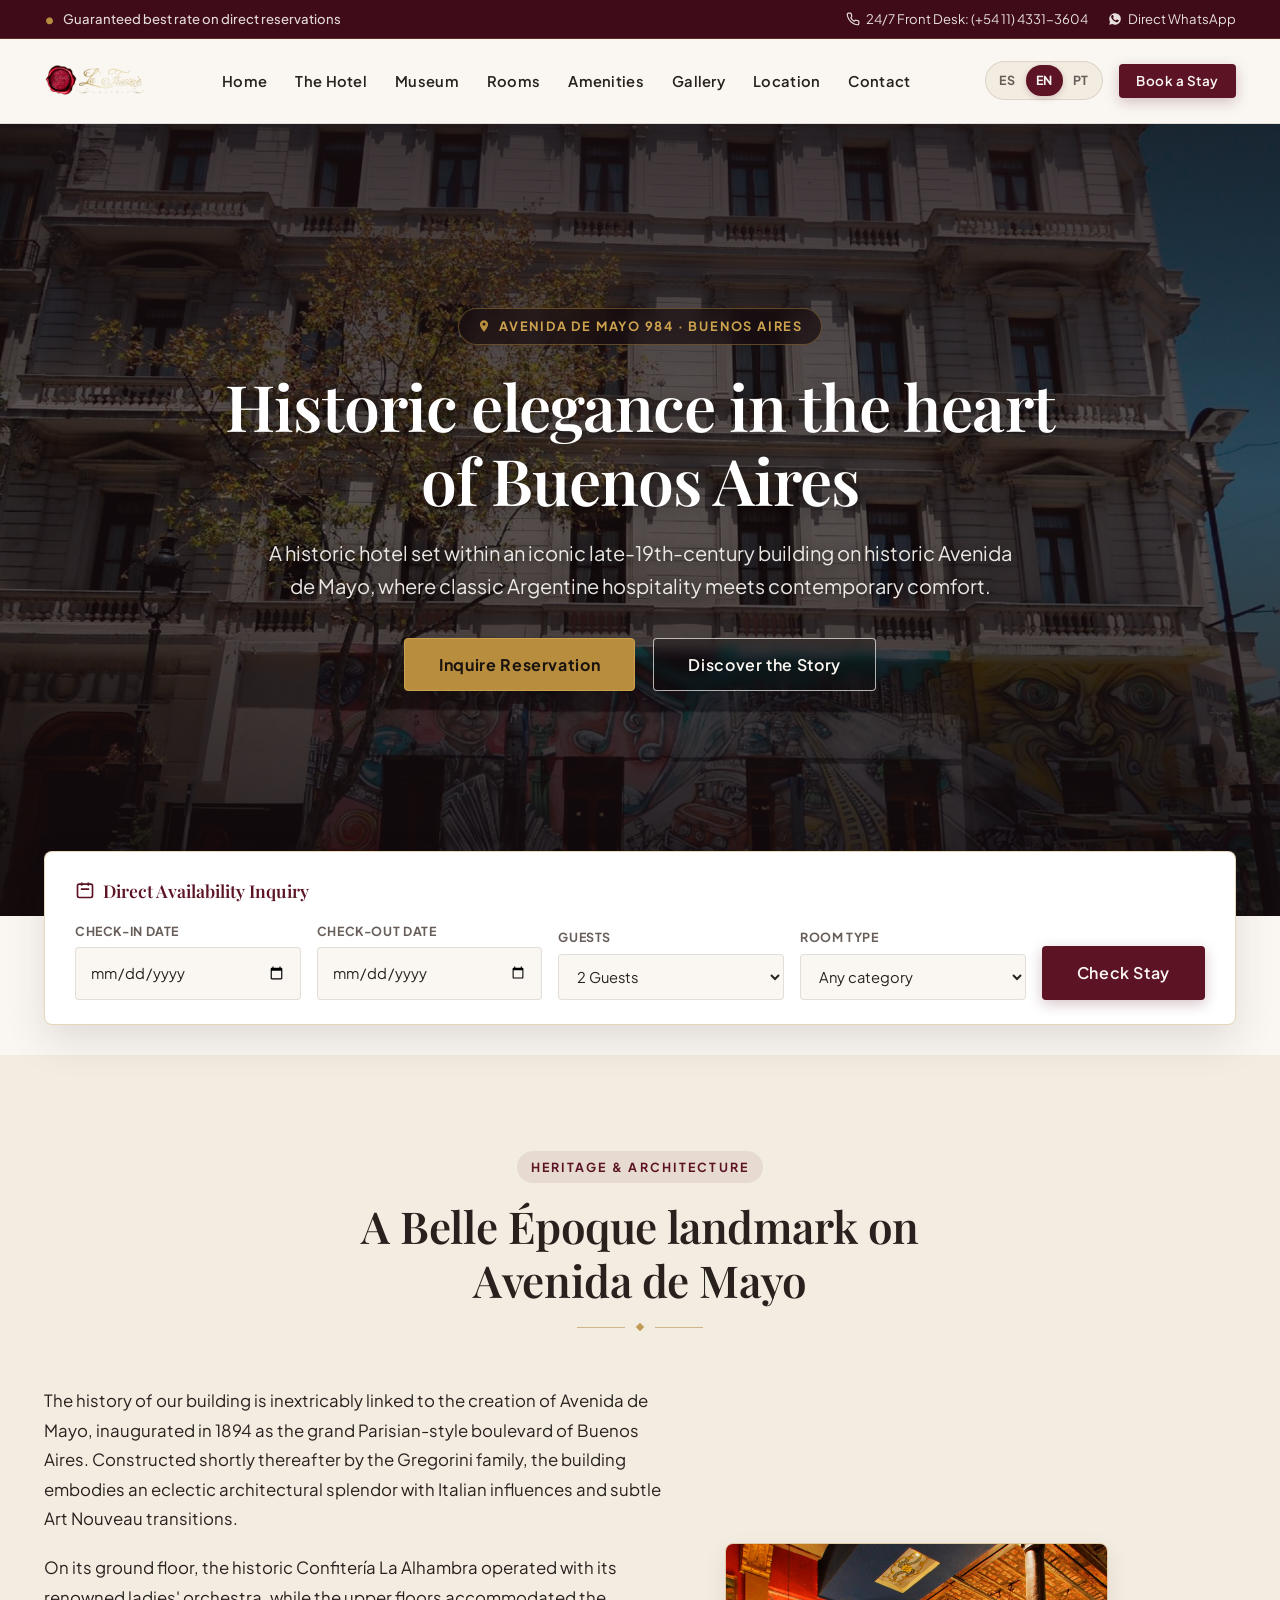
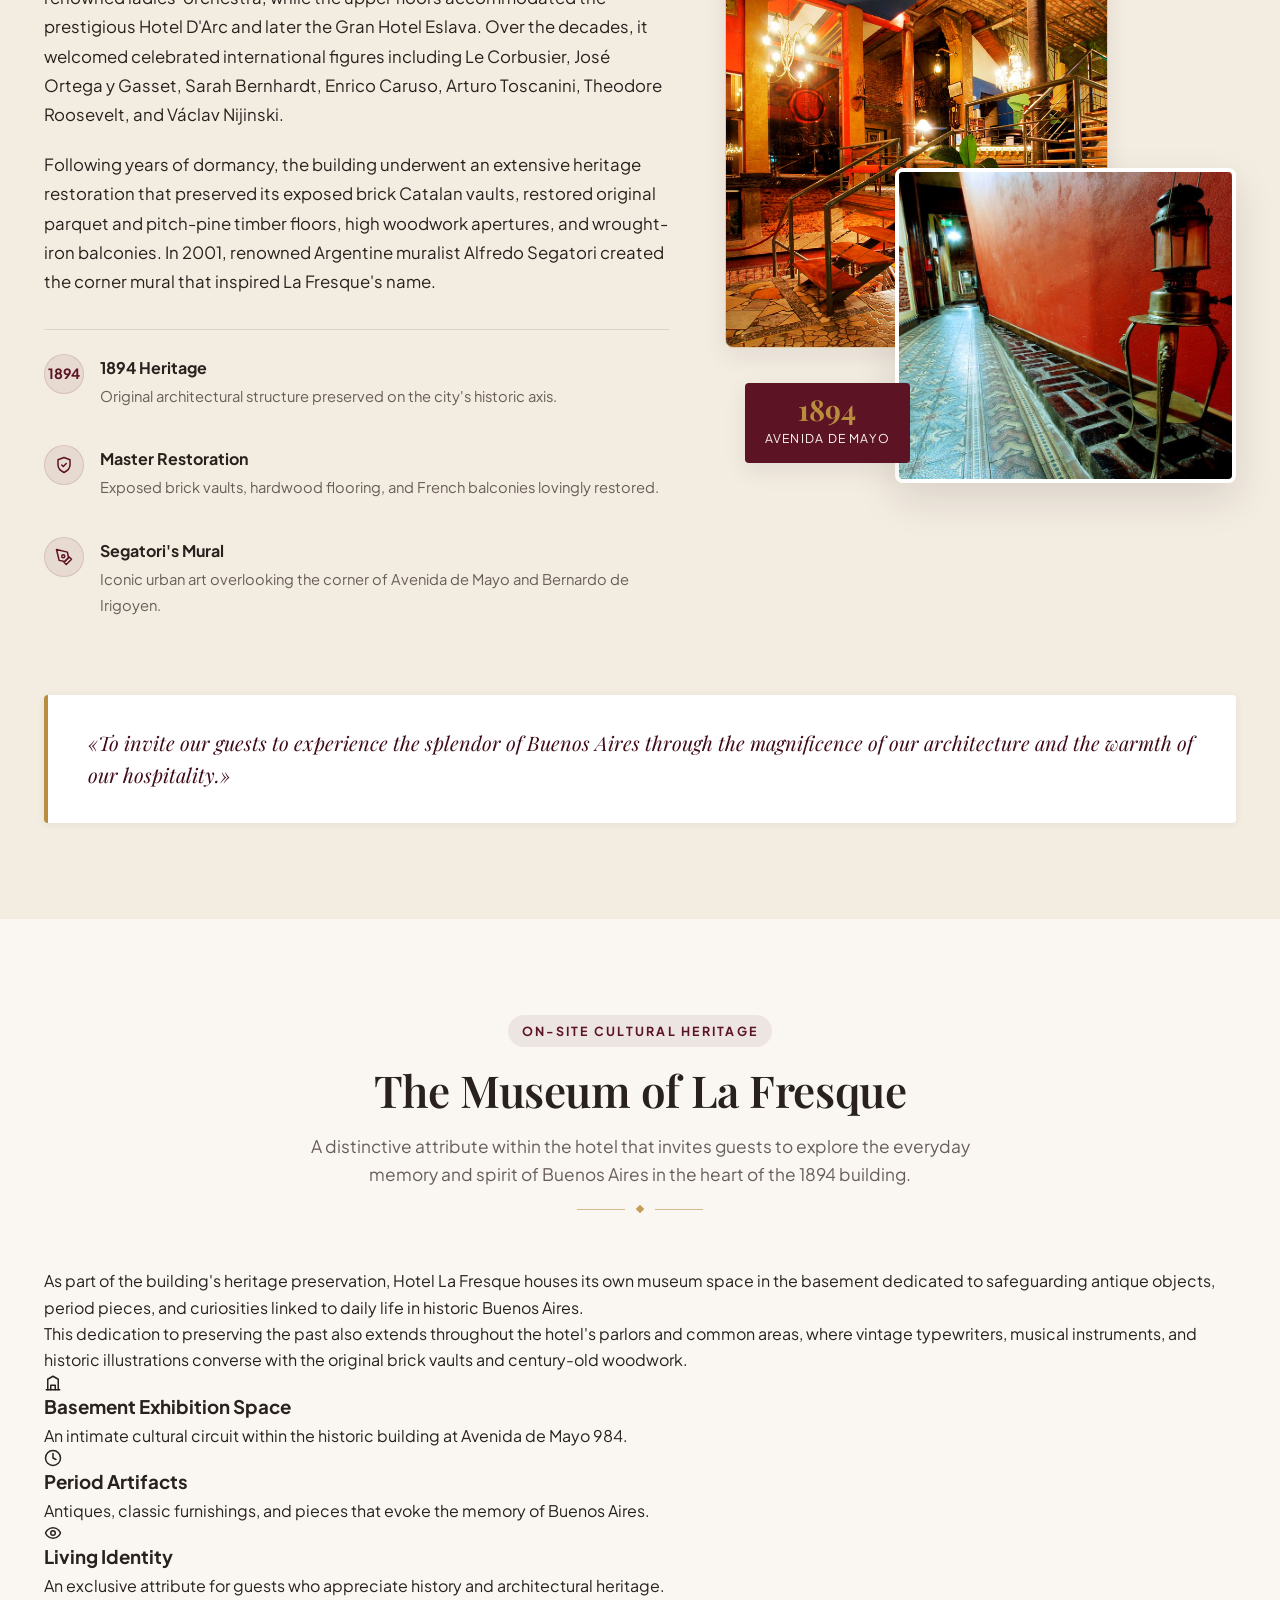
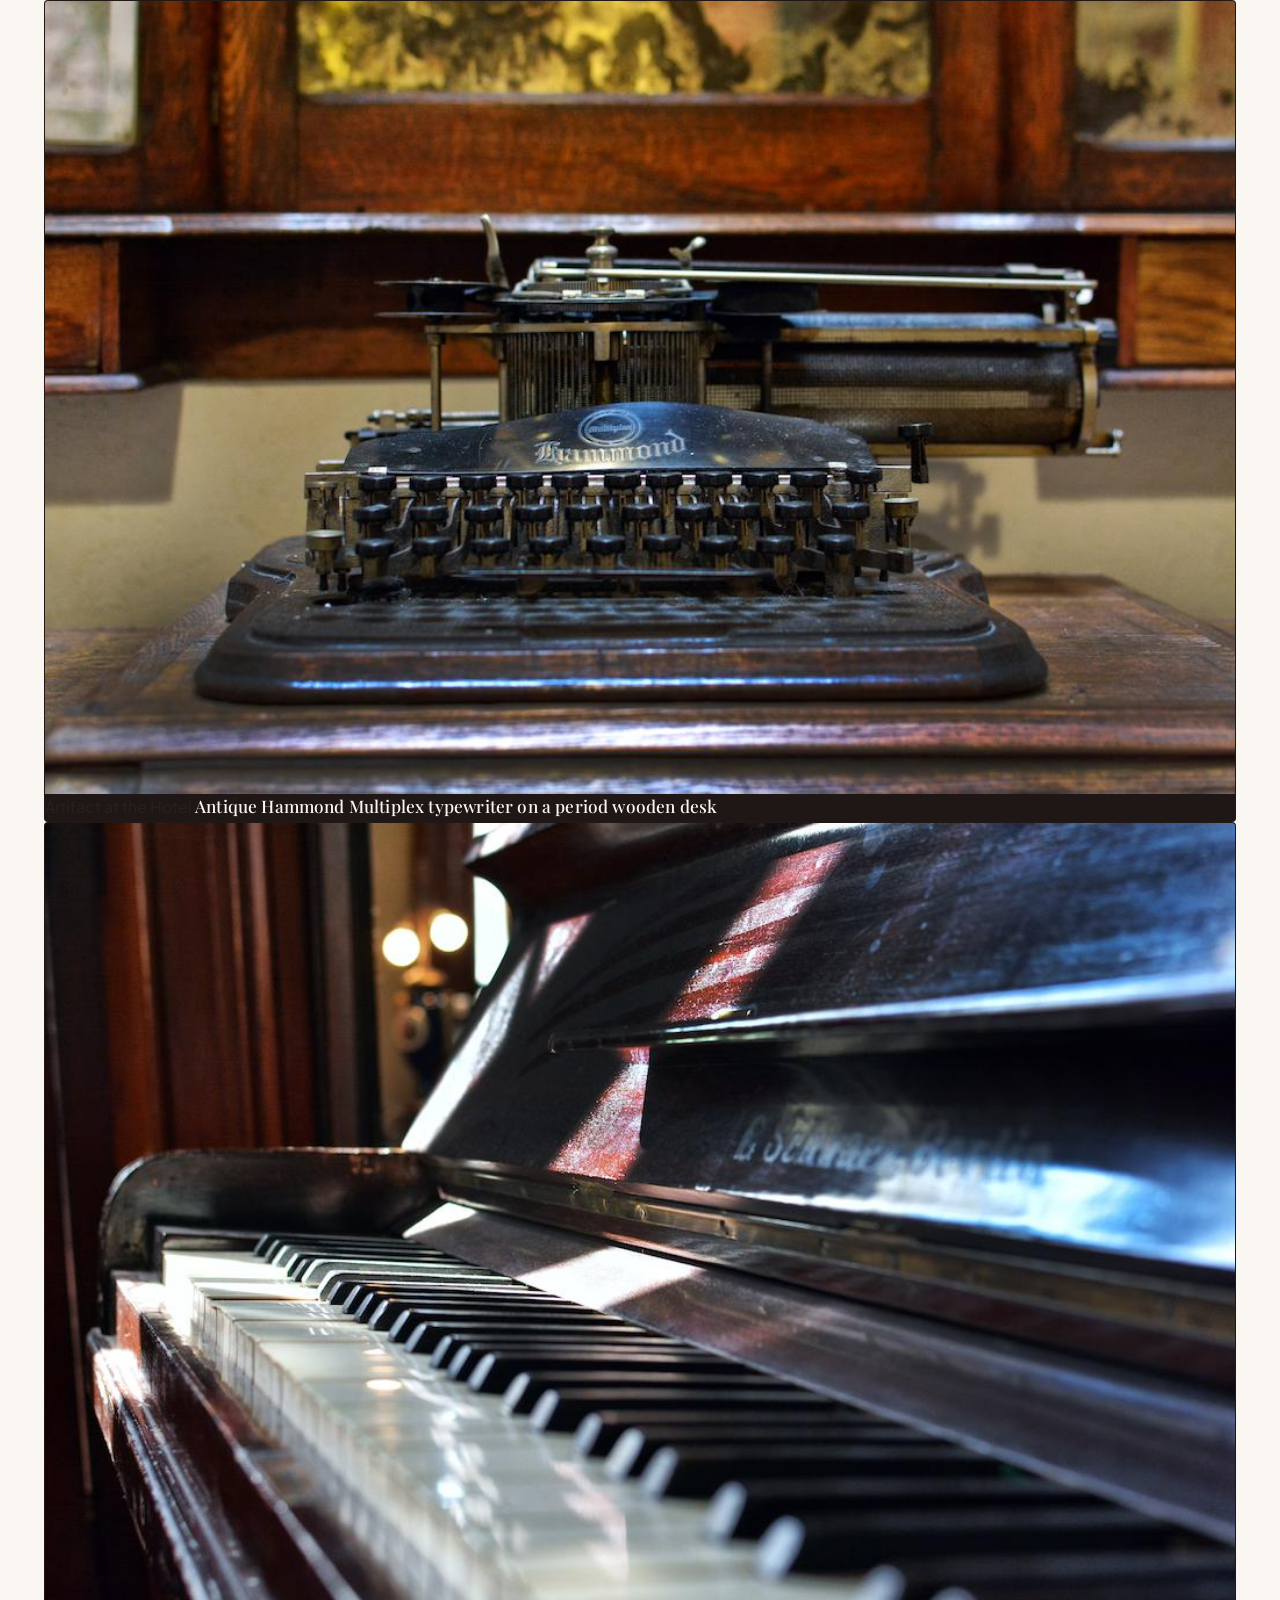
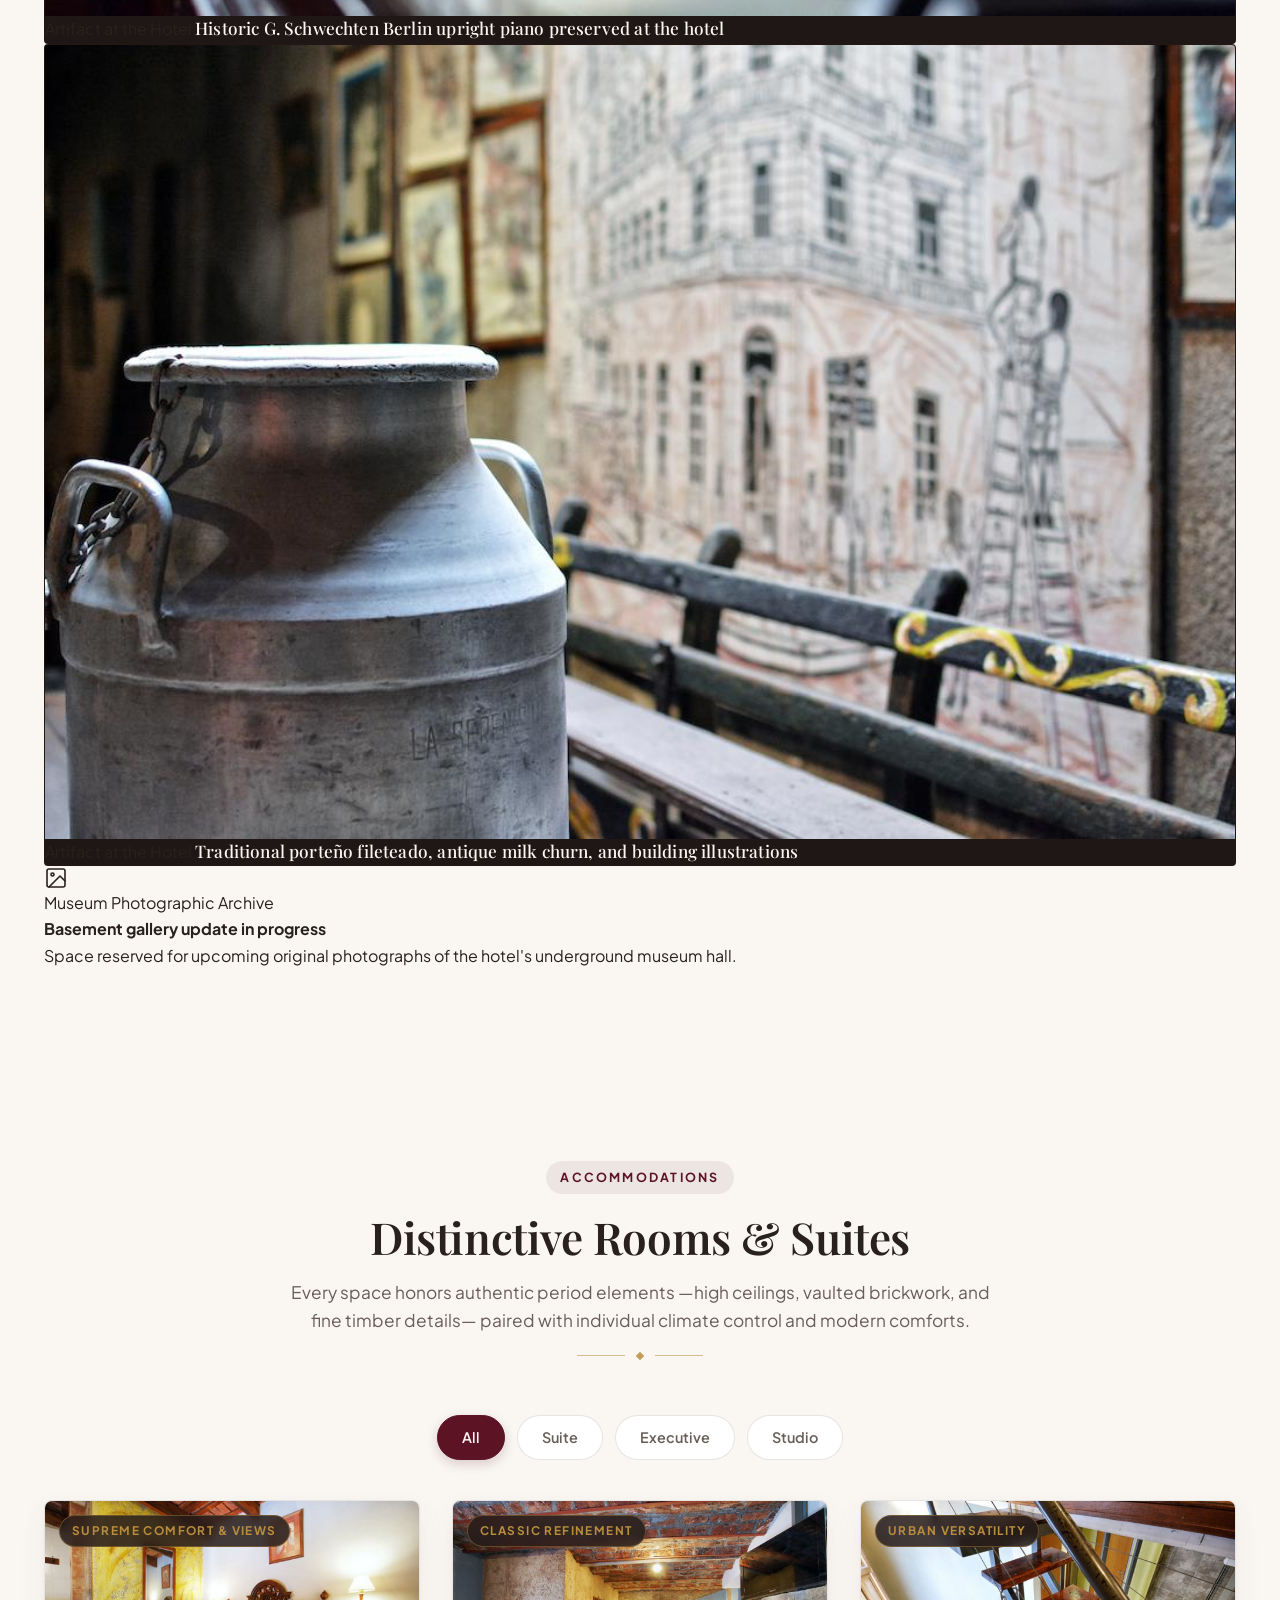
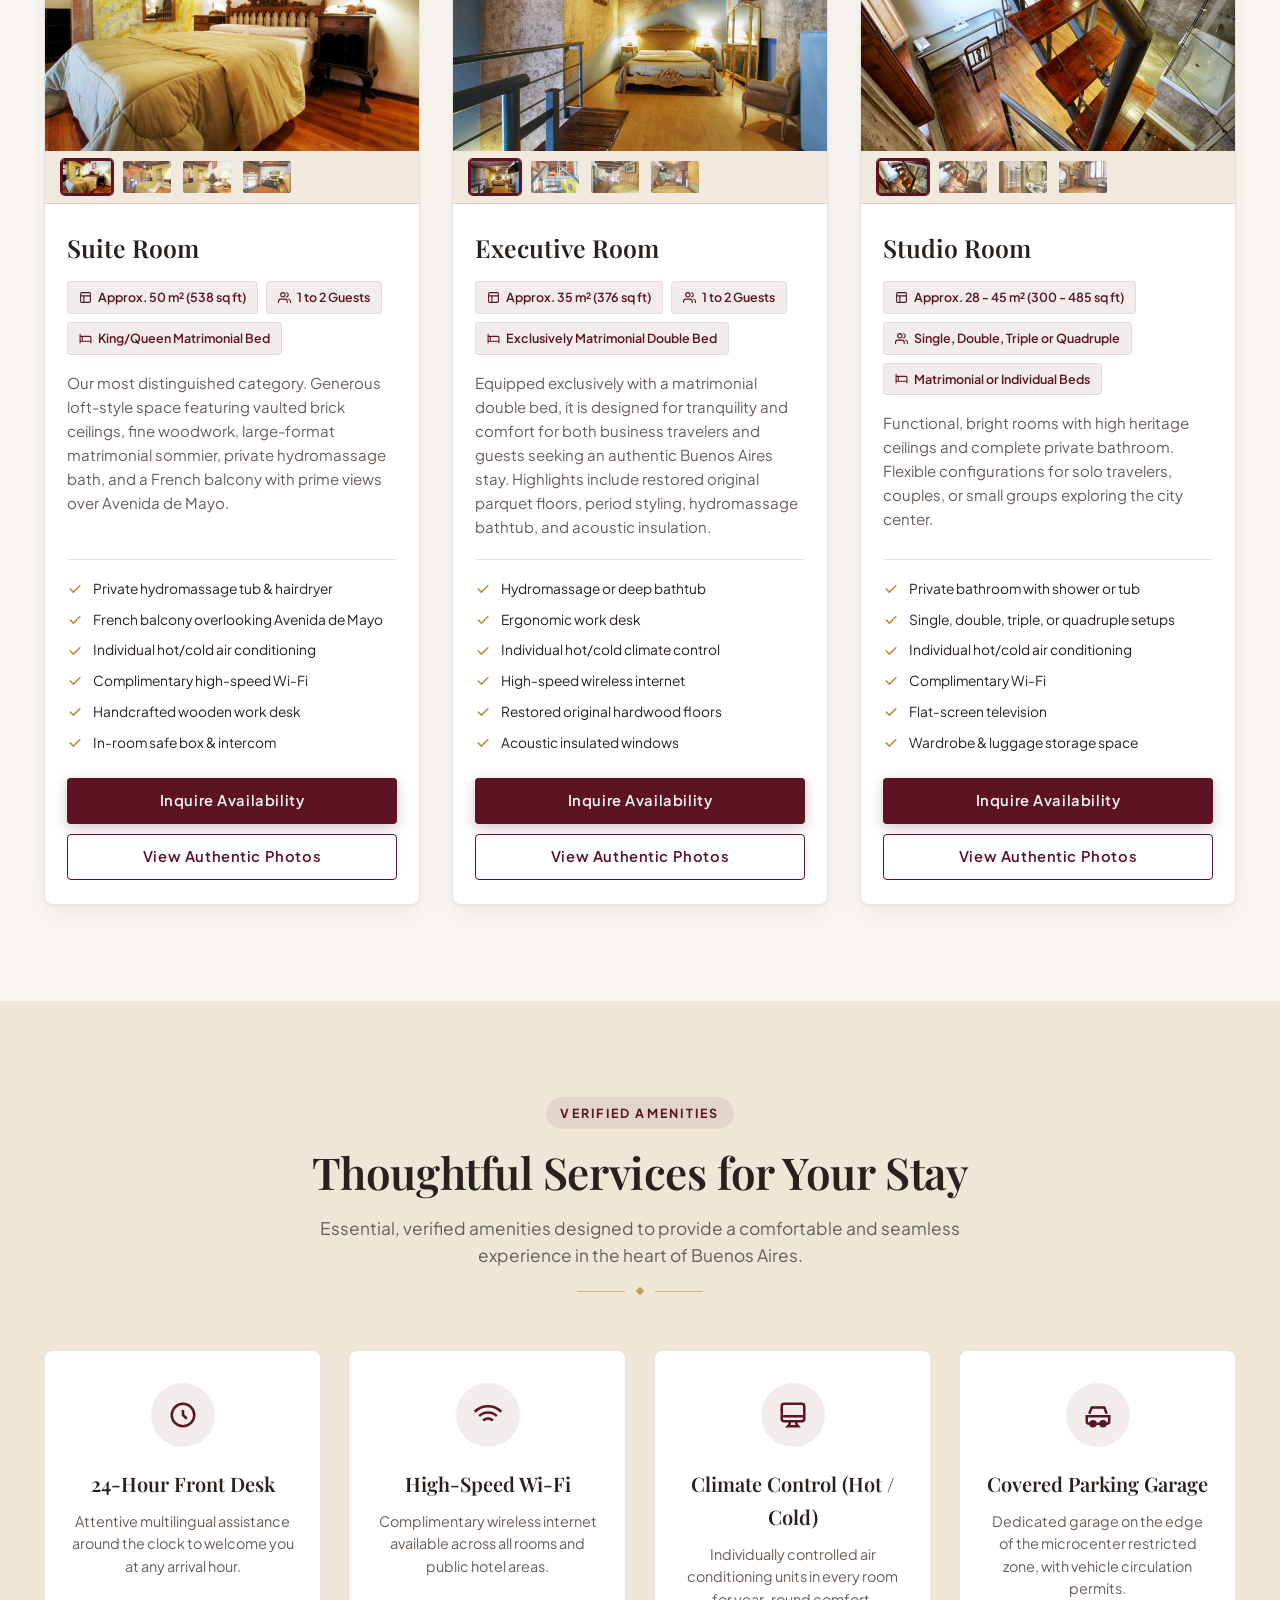
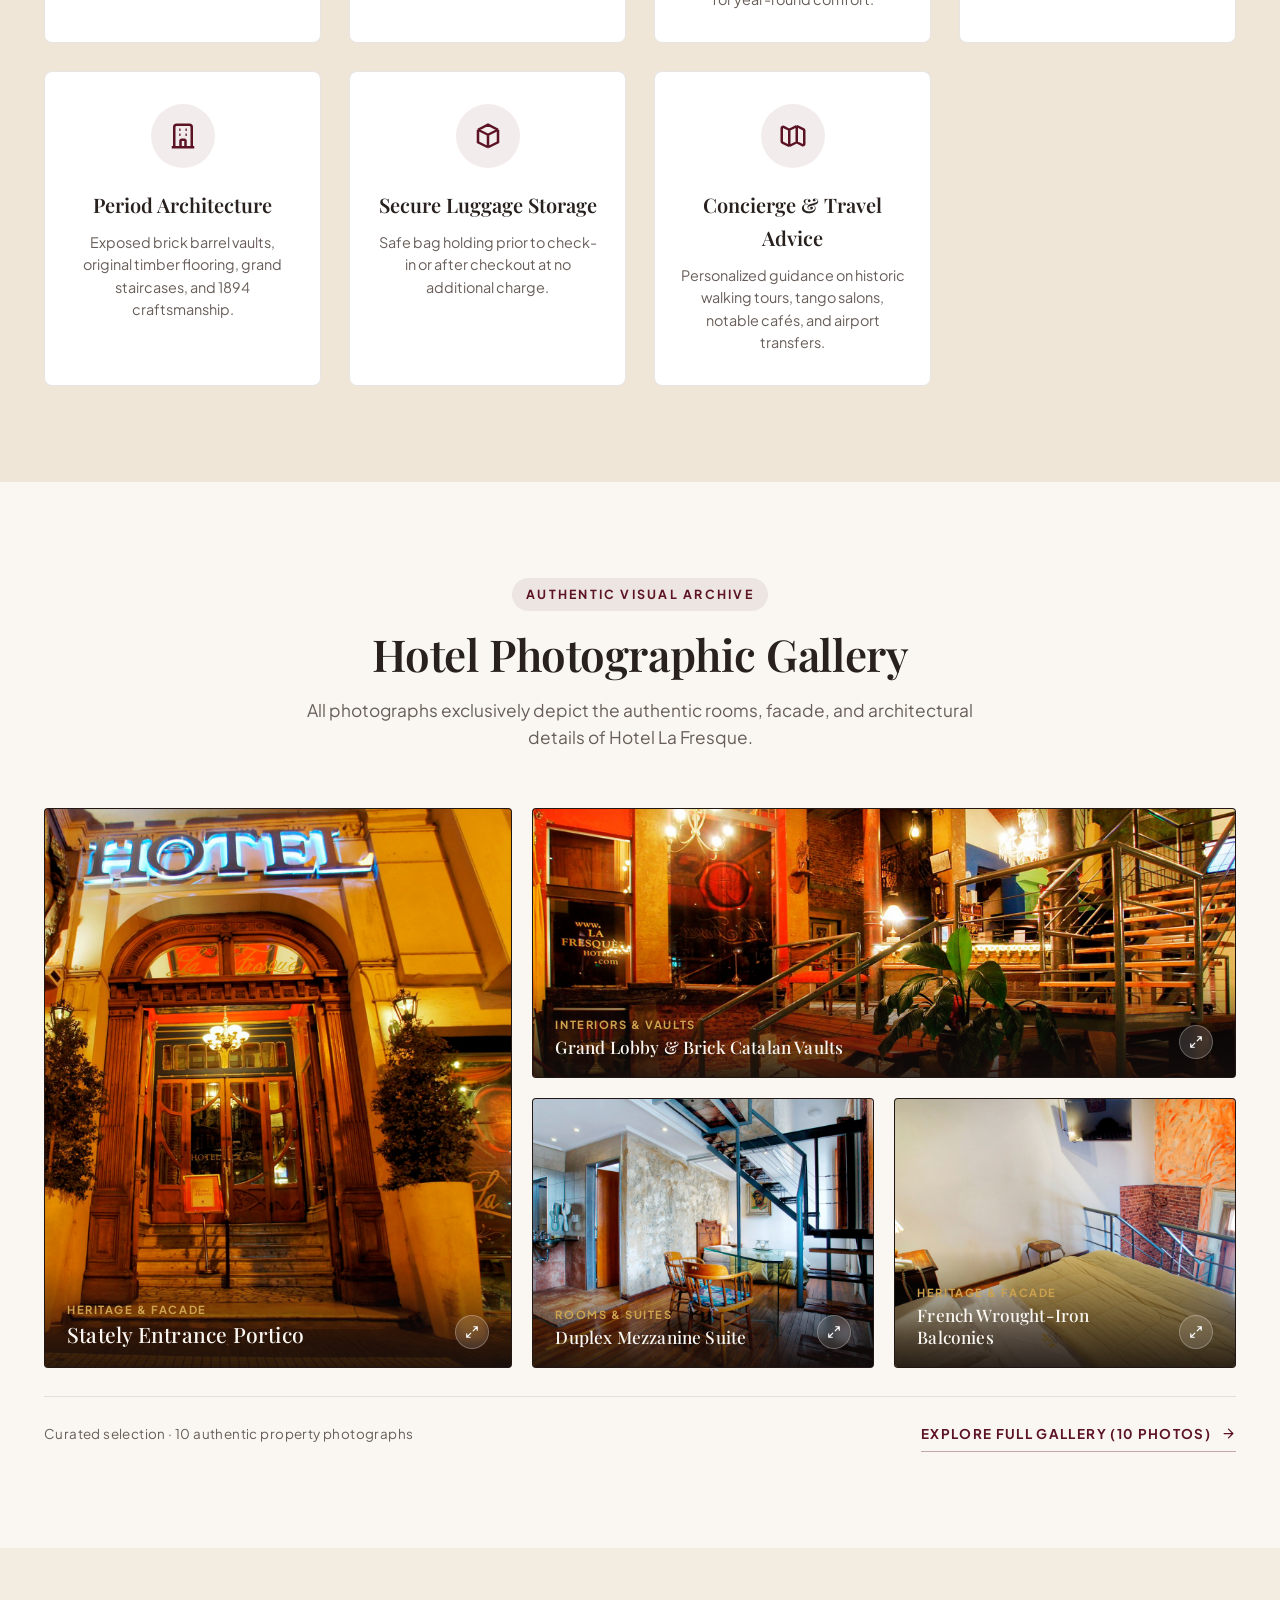
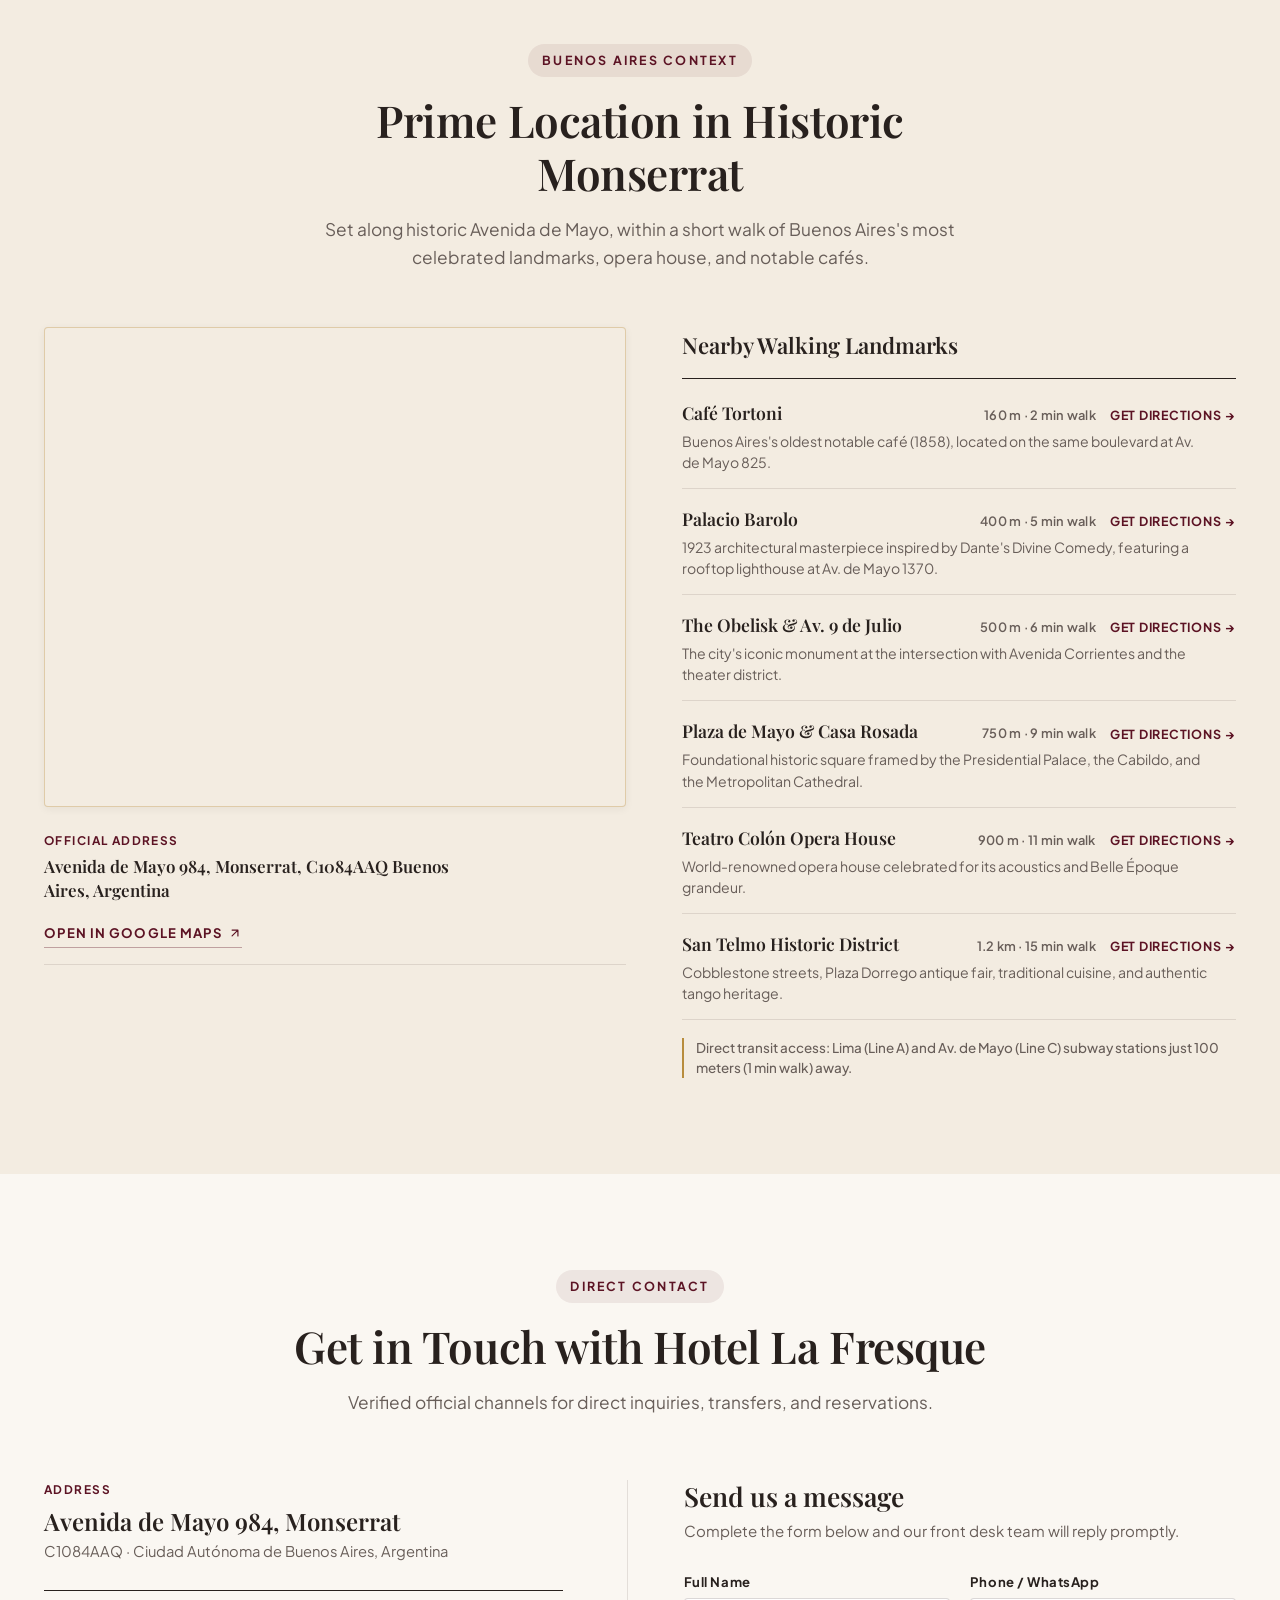
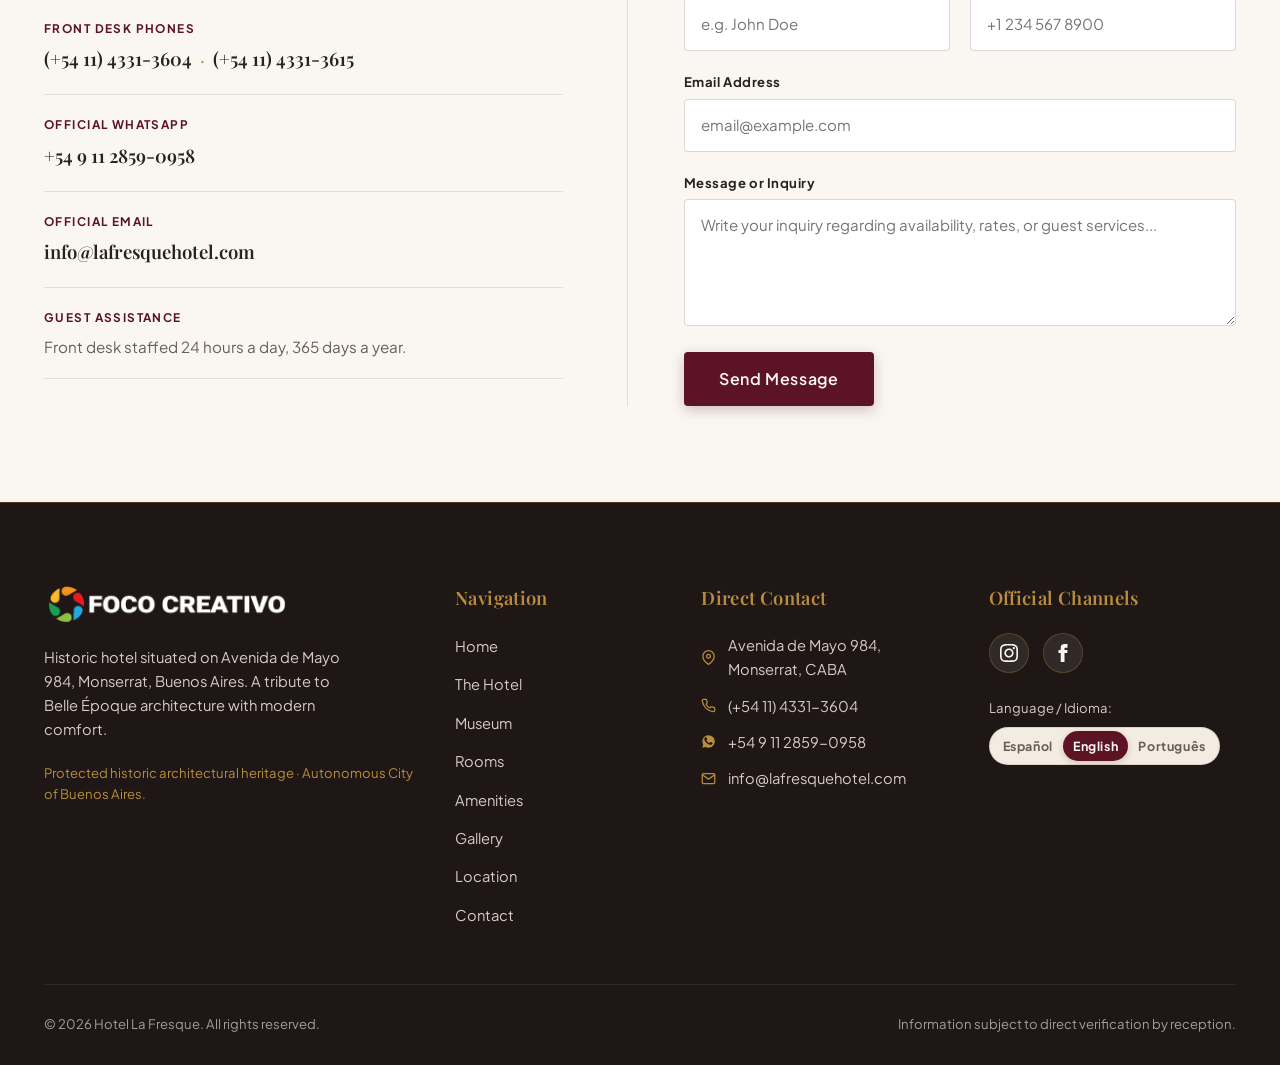
==== commit 23940459: "Work from the phone" ====
--- a/index.html
+++ b/index.html
@@ -344,7 +344,7 @@
               <img src="assets/images/gallery/gallery-2.jpg" alt="Lobby principal con bovedillas de ladrillo y columnas originales de hierro" width="1920" height="1600" loading="lazy">
             </div>
             <div class="collage-img-secondary">
-              <img src="assets/images/history/history-2.jpg" alt="Mural artístico de Alfredo Segatori en la esquina del hotel" width="1024" height="681" loading="lazy">
+              <img src="assets/images/history/history-2.jpg" alt="Galería interior con pisos calcáreos originales, ladrillo a la vista y farol antiguo de bronce" width="1024" height="681" loading="lazy">
             </div>
             <div class="collage-badge">
               <span class="year">1894</span>
@@ -356,6 +356,105 @@
         <!-- Quote Banner -->
         <div class="history-quote-box" data-i18n="history_quote">
           «Hacer que nuestros huéspedes sientan y vivan el esplendor de Buenos Aires, a través de la magnificencia de su arquitectura y la calidez de nuestro trato.»
+        </div>
+      </div>
+    </section>
+
+    <!-- Dedicated Hotel Museum Section -->
+    <section id="museum" class="section section-museum" aria-labelledby="museum-title">
+      <div class="container">
+        <div class="section-header">
+          <div class="section-badge" data-i18n="museum_label">Atributo Distintivo</div>
+          <h2 id="museum-title" class="section-title" data-i18n="museum_title">El Museo de La Fresque</h2>
+          <p class="section-subtitle" data-i18n="museum_subtitle">Un espacio propio dedicado a preservar la memoria cotidiana y el legado histórico de nuestro edificio de 1894 y de la tradicional Avenida de Mayo.</p>
+          <div class="ornament-divider" aria-hidden="true">
+            <span class="divider-line"></span>
+            <span class="divider-diamond"></span>
+            <span class="divider-line"></span>
+          </div>
+        </div>
+
+        <div class="museum-editorial-grid">
+          <!-- Left Column: Verifiable Historical Context -->
+          <div class="museum-narrative">
+            <p data-i18n="museum_p1">
+              Entre los atributos que distinguen a Hotel La Fresque se encuentra su propio museo interno, ubicado en el subsuelo del edificio histórico. Este rincón patrimonial conserva una colección privada de objetos antiguos, piezas de época y curiosidades vinculadas a la vida porteña de finales del siglo XIX y principios del siglo XX.
+            </p>
+            <p data-i18n="museum_p2">
+              El recorrido por el hotel extiende esa atmósfera histórica hacia sus salones y galerías interiores, donde mobiliario clásico, instrumentos musicales, máquinas de época y elementos arquitectónicos originales conviven de manera natural con la estadía de nuestros huéspedes.
+            </p>
+
+            <div class="museum-pillars">
+              <div class="museum-pillar-item">
+                <div class="museum-pillar-icon" aria-hidden="true">
+                  <svg width="18" height="18" viewBox="0 0 24 24" fill="none" stroke="currentColor" stroke-width="2" stroke-linecap="round" stroke-linejoin="round"><path d="M3 21h18"/><path d="M5 21V7l7-4 7 4v14"/><path d="M9 21v-6h6v6"/></svg>
+                </div>
+                <div>
+                  <h3 class="museum-pillar-title" data-i18n="museum_pillar_1_title">Espacio en el Subsuelo</h3>
+                  <p class="museum-pillar-desc" data-i18n="museum_pillar_1_desc">Recinto propio dentro del inmueble de 1894 dedicado al resguardo de antigüedades y reliquias históricas.</p>
+                </div>
+              </div>
+
+              <div class="museum-pillar-item">
+                <div class="museum-pillar-icon" aria-hidden="true">
+                  <svg width="18" height="18" viewBox="0 0 24 24" fill="none" stroke="currentColor" stroke-width="2" stroke-linecap="round" stroke-linejoin="round"><circle cx="12" cy="12" r="10"/><polyline points="12 6 12 12 16 14"/></svg>
+                </div>
+                <div>
+                  <h3 class="museum-pillar-title" data-i18n="museum_pillar_2_title">Objetos y Mobiliario de Época</h3>
+                  <p class="museum-pillar-desc" data-i18n="museum_pillar_2_desc">Piezas auténticas conservadas en el establecimiento que testimonian el pasado cultural y cotidiano de Buenos Aires.</p>
+                </div>
+              </div>
+
+              <div class="museum-pillar-item">
+                <div class="museum-pillar-icon" aria-hidden="true">
+                  <svg width="18" height="18" viewBox="0 0 24 24" fill="none" stroke="currentColor" stroke-width="2" stroke-linecap="round" stroke-linejoin="round"><path d="M2 12s3-7 10-7 10 7 10 7-3 7-10 7-10-7-10-7Z"/><circle cx="12" cy="12" r="3"/></svg>
+                </div>
+                <div>
+                  <h3 class="museum-pillar-title" data-i18n="museum_pillar_3_title">Visitas para Huéspedes</h3>
+                  <p class="museum-pillar-desc" data-i18n="museum_pillar_3_desc">Una experiencia cultural íntima e integrada a la estadía, disponible para quienes se alojan en el hotel (consultar en recepción).</p>
+                </div>
+              </div>
+            </div>
+          </div>
+
+          <!-- Right Column: Authentic Property Pieces + Prepared Slot for Upcoming Original Photos -->
+          <div class="museum-showcase-grid">
+            <figure class="museum-photo-card gallery-item" data-caption-i18n="museum_photo_1_title">
+              <img src="assets/images/history/history-1.jpg" alt="Máquina de escribir antigua conservada en Hotel La Fresque" width="1024" height="681" loading="lazy">
+              <figcaption class="museum-photo-caption">
+                <span class="museum-caption-kicker" data-i18n="museum_kicker_authentic">Registro del Hotel</span>
+                <span class="museum-caption-title gallery-caption-title" data-i18n="museum_photo_1_title">Máquina de escribir de época</span>
+              </figcaption>
+            </figure>
+
+            <figure class="museum-photo-card gallery-item" data-caption-i18n="museum_photo_2_title">
+              <img src="assets/images/history/history-4.jpg" alt="Piano vertical antiguo en los salones de Hotel La Fresque" width="1024" height="681" loading="lazy">
+              <figcaption class="museum-photo-caption">
+                <span class="museum-caption-kicker" data-i18n="museum_kicker_authentic">Registro del Hotel</span>
+                <span class="museum-caption-title gallery-caption-title" data-i18n="museum_photo_2_title">Piano vertical histórico</span>
+              </figcaption>
+            </figure>
+
+            <figure class="museum-photo-card gallery-item" data-caption-i18n="museum_photo_3_title">
+              <img src="assets/images/history/history-3.jpg" alt="Objetos tradicionales, fileteado porteño e ilustraciones históricas en Hotel La Fresque" width="1024" height="681" loading="lazy">
+              <figcaption class="museum-photo-caption">
+                <span class="museum-caption-kicker" data-i18n="museum_kicker_authentic">Registro del Hotel</span>
+                <span class="museum-caption-title gallery-caption-title" data-i18n="museum_photo_3_title">Objetos tradicionales y fileteado</span>
+              </figcaption>
+            </figure>
+
+            <!-- Prepared Frame for Incorporating Additional Original Museum Photographs -->
+            <div class="museum-photo-slot" role="region" aria-label="Espacio reservado para nuevas fotografías del museo">
+              <div class="museum-slot-inner">
+                <span class="museum-slot-icon" aria-hidden="true">
+                  <svg width="24" height="24" viewBox="0 0 24 24" fill="none" stroke="currentColor" stroke-width="1.6" stroke-linecap="round" stroke-linejoin="round"><rect x="3" y="3" width="18" height="18" rx="2"/><circle cx="8.5" cy="8.5" r="1.5"/><path d="m21 15-5-5L5 21"/></svg>
+                </span>
+                <span class="museum-slot-kicker" data-i18n="museum_slot_kicker">Archivo en Ampliación</span>
+                <h4 class="museum-slot-title" data-i18n="museum_slot_title">Nuevas Fotografías del Museo</h4>
+                <p class="museum-slot-desc" data-i18n="museum_slot_desc">Espacio preparado para incorporar nuevos registros fotográficos originales del subsuelo y sus piezas.</p>
+              </div>
+            </div>
+          </div>
         </div>
       </div>
     </section>
@@ -469,9 +568,9 @@
 
             <!-- Authentic Photo Thumbnails Strip -->
             <div class="room-thumbs-strip" aria-label="Fotos reales de la Ejecutiva">
-              <img src="assets/images/rooms/ejecutiva-1.jpg" alt="Ejecutiva - Dormitorio con techos altos y bovedilla" class="room-thumb active" loading="lazy">
+              <img src="assets/images/rooms/ejecutiva-1.jpg" alt="Ejecutiva - Dormitorio con cama matrimonial y techos altos de bovedilla" class="room-thumb active" loading="lazy">
               <img src="assets/images/rooms/ejecutiva-2.jpg" alt="Ejecutiva - Mobiliario de estilo y pisos de madera" class="room-thumb" loading="lazy">
-              <img src="assets/images/rooms/ejecutiva-3.jpg" alt="Ejecutiva - Detalle de cama y respaldar clásico" class="room-thumb" loading="lazy">
+              <img src="assets/images/rooms/ejecutiva-6.jpg" alt="Ejecutiva - Vista de cama matrimonial y tocador clásico de época" class="room-thumb" loading="lazy">
               <img src="assets/images/rooms/ejecutiva-4.jpg" alt="Ejecutiva - Baño completo con bañera" class="room-thumb" loading="lazy">
             </div>
 
@@ -489,12 +588,12 @@
                 </span>
                 <span class="spec-chip">
                   <svg width="13" height="13" viewBox="0 0 24 24" fill="none" stroke="currentColor" stroke-width="2" stroke-linecap="round" stroke-linejoin="round" aria-hidden="true"><path d="M2 4v16M2 8h18a2 2 0 0 1 2 2v10M2 17h20M6 8v9"/></svg>
-                  <span data-i18n="room_exec_bed">Cama Matrimonial o Twin</span>
+                  <span data-i18n="room_exec_bed">Exclusivamente Cama Matrimonial</span>
                 </span>
               </div>
 
               <p class="room-description" data-i18n="room_exec_desc">
-                Diseñada para brindar serenidad tanto al viajero corporativo como a quien busca una experiencia porteña auténtica. Destaca por sus pisos de parquet restaurados, mobiliario de estilo, hidromasaje o bañera profunda y aislamiento acústico.
+                Equipada exclusivamente con cama matrimonial, está diseñada para brindar serenidad tanto al viajero corporativo como a quien busca una experiencia porteña auténtica. Destaca por sus pisos de parquet restaurados, mobiliario de estilo, bañera con hidromasaje y aislamiento acústico.
               </p>
 
               <div class="room-features-list">
@@ -656,16 +755,7 @@
             <p class="service-description" data-i18n="srv_ac_desc">Equipos de aire acondicionado con control individual en cada habitación para su confort en toda estación.</p>
           </div>
 
-          <!-- 4. Buffet Breakfast -->
-          <div class="service-card">
-            <div class="service-icon-box">
-              <svg fill="none" stroke="currentColor" stroke-width="2" viewBox="0 0 24 24" aria-hidden="true"><path d="M12 8v13m0-13V6a2 2 0 112 2h-2zm0 0V5.5A2.5 2.5 0 109.5 8H12zm-7 4h14M5 12a2 2 0 110-4h14a2 2 0 110 4M5 12v7a2 2 0 002 2h10a2 2 0 002-2v-7"></path></svg>
-            </div>
-            <h3 class="service-title" data-i18n="srv_breakfast_title">Desayuno Buffet</h3>
-            <p class="service-description" data-i18n="srv_breakfast_desc">Medialunas tradicionales, mermeladas, frutas de temporada, jugos y café servidos diariamente.</p>
-          </div>
-
-          <!-- 5. Parking Garage -->
+          <!-- 4. Parking Garage -->
           <div class="service-card">
             <div class="service-icon-box">
               <svg fill="none" stroke="currentColor" stroke-width="2" viewBox="0 0 24 24" aria-hidden="true"><path d="M8 17a2 2 0 100 4 2 2 0 000-4zm8 0a2 2 0 100 4 2 2 0 000-4zM5 11l2-5h10l2 5M3 13h18v4a2 2 0 01-2 2H5a2 2 0 01-2-2v-4z"></path></svg>
@@ -1146,7 +1236,7 @@
 
           <div class="form-group form-full">
             <label for="modalComments" class="form-label" data-i18n="form_label_comments">Comentarios o requerimientos especiales (opcional)</label>
-            <textarea id="modalComments" class="form-textarea" data-i18n-placeholder="form_placeholder_comments" placeholder="Hora estimada de llegada, tipo de cama preferida u otras consultas..."></textarea>
+            <textarea id="modalComments" class="form-textarea" data-i18n-placeholder="form_placeholder_comments" placeholder="Hora estimada de llegada u otras consultas especiales..."></textarea>
           </div>
         </div>
 
@@ -1179,7 +1269,7 @@
         <div class="footer-brand-col">
           <img src="assets/images/logo-footer.png" alt="Hotel La Fresque" height="42" width="244">
           <p class="footer-desc-text" data-i18n="footer_desc">
-            Hotel boutique de carácter histórico ubicado en Avenida de Mayo 984, Monserrat, Buenos Aires. Un homenaje a la arquitectura de la Belle Époque con el confort de hoy.
+            Hotel de carácter histórico ubicado en Avenida de Mayo 984, Monserrat, Buenos Aires. Un homenaje a la arquitectura de la Belle Époque con el confort de hoy.
           </p>
           <div style="font-size: 0.82rem; color: var(--color-gold);" data-i18n="footer_heritage_note">
             Edificio de valor patrimonial protegido · Ciudad Autónoma de Buenos Aires.
@@ -1192,6 +1282,7 @@
           <ul class="footer-links-list">
             <li><a href="#hero" class="footer-link-item" data-i18n="nav_home">Inicio</a></li>
             <li><a href="#hotel" class="footer-link-item" data-i18n="nav_hotel">El Hotel</a></li>
+            <li><a href="#museum" class="footer-link-item" data-i18n="nav_museum">Museo</a></li>
             <li><a href="#rooms" class="footer-link-item" data-i18n="nav_rooms">Habitaciones</a></li>
             <li><a href="#services" class="footer-link-item" data-i18n="nav_services">Servicios</a></li>
             <li><a href="#gallery" class="footer-link-item" data-i18n="nav_gallery">Galería</a></li>
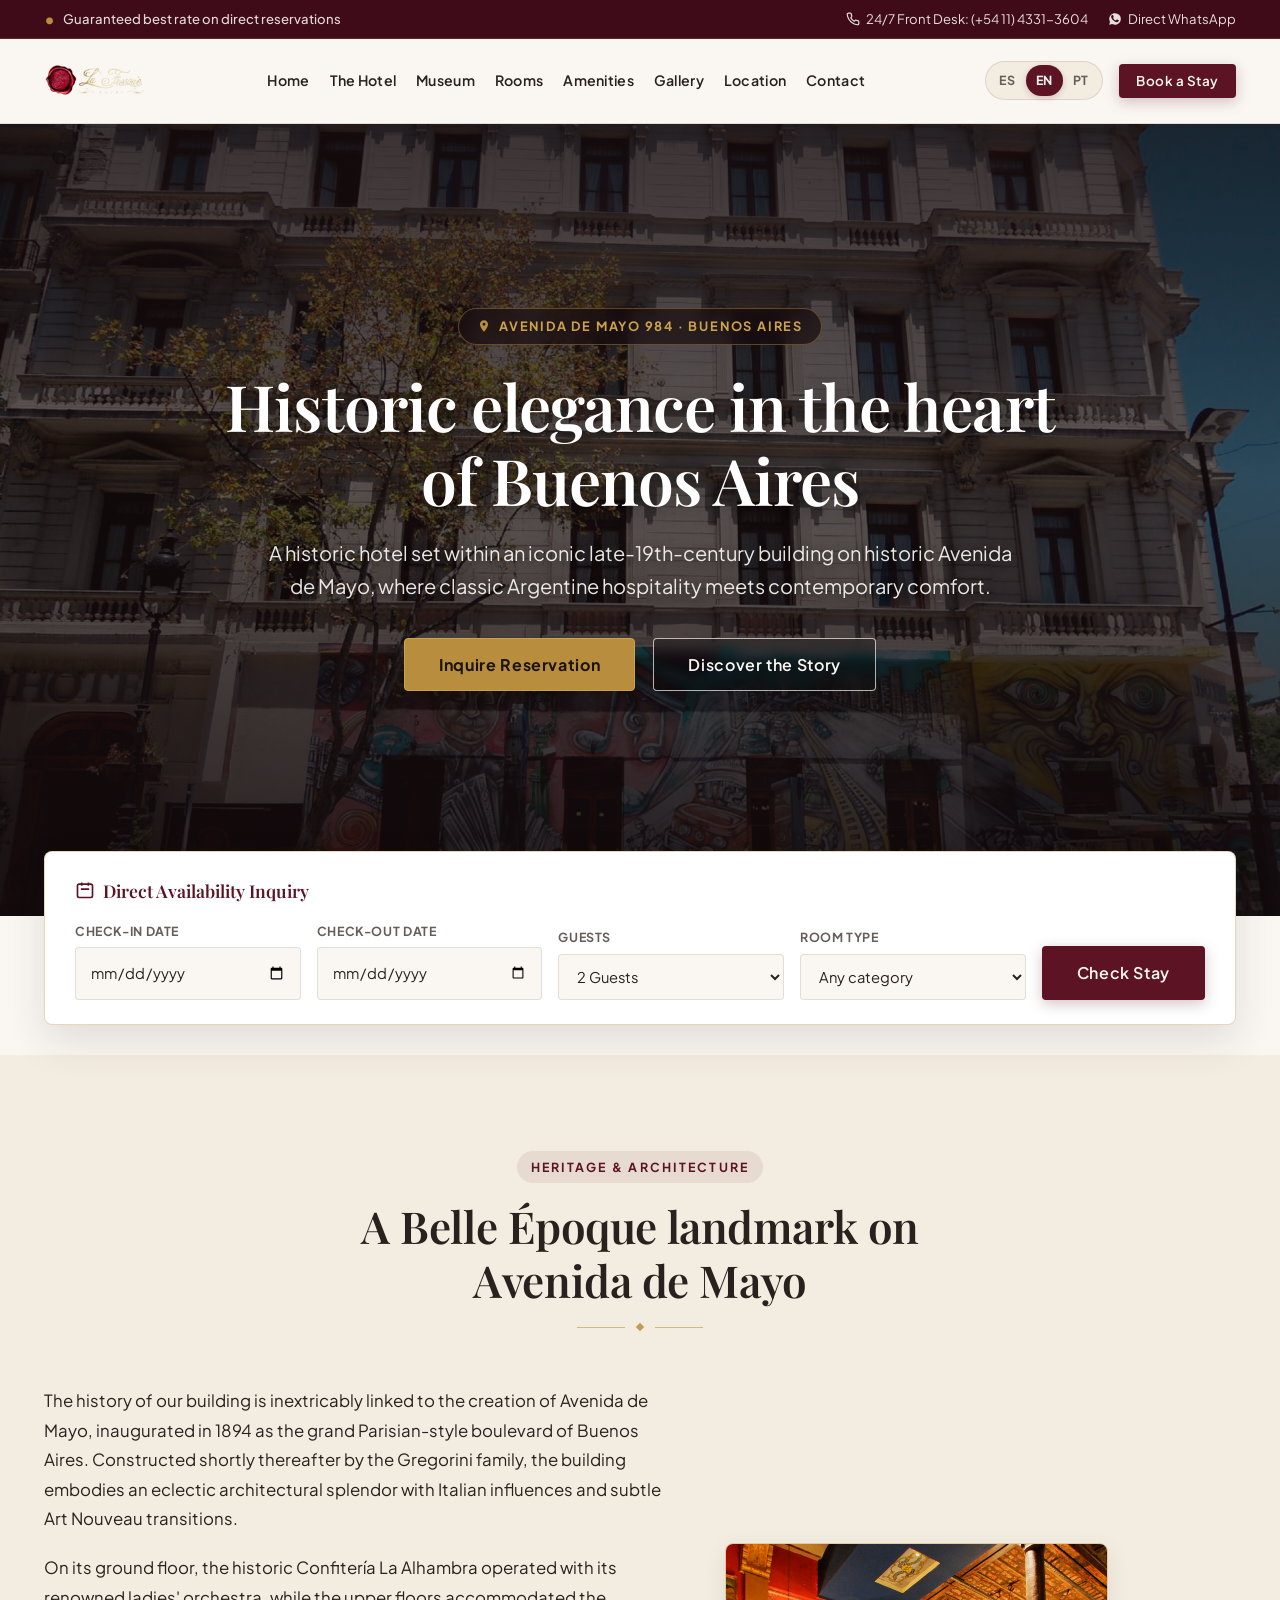
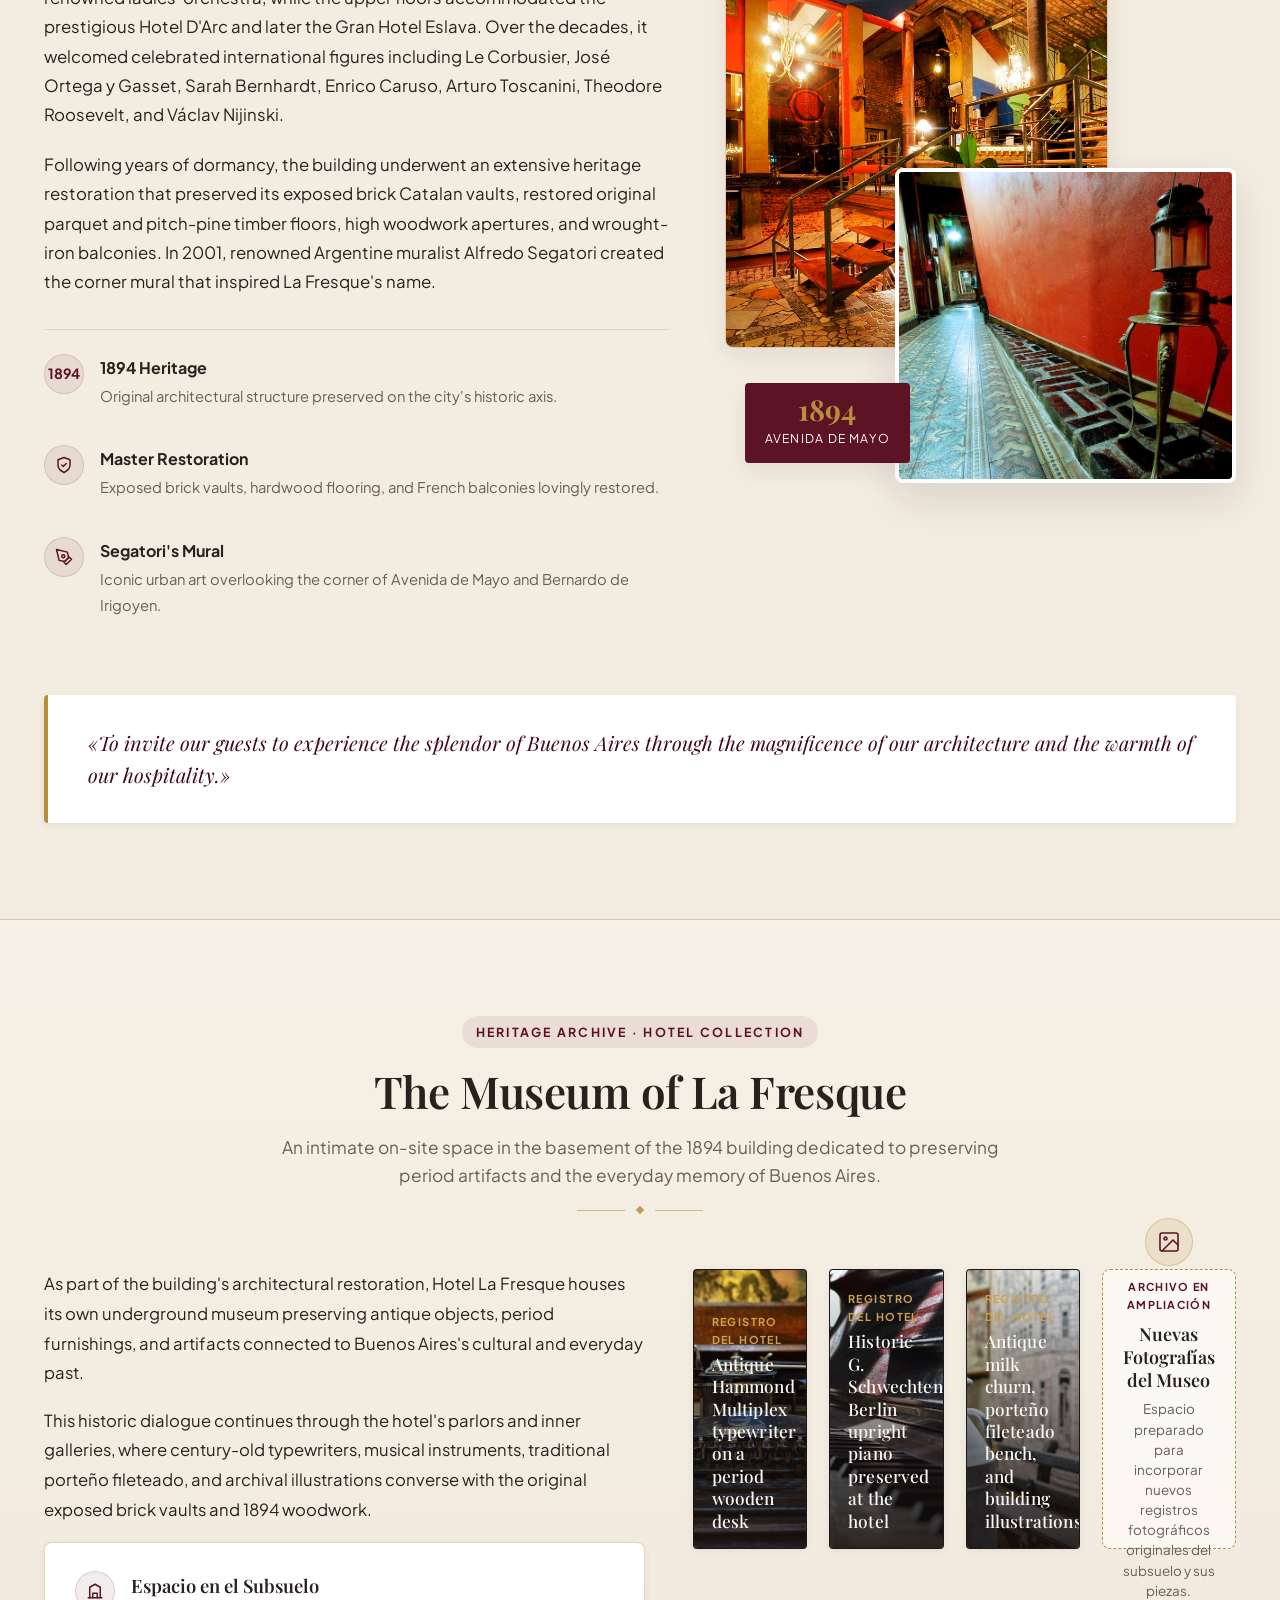
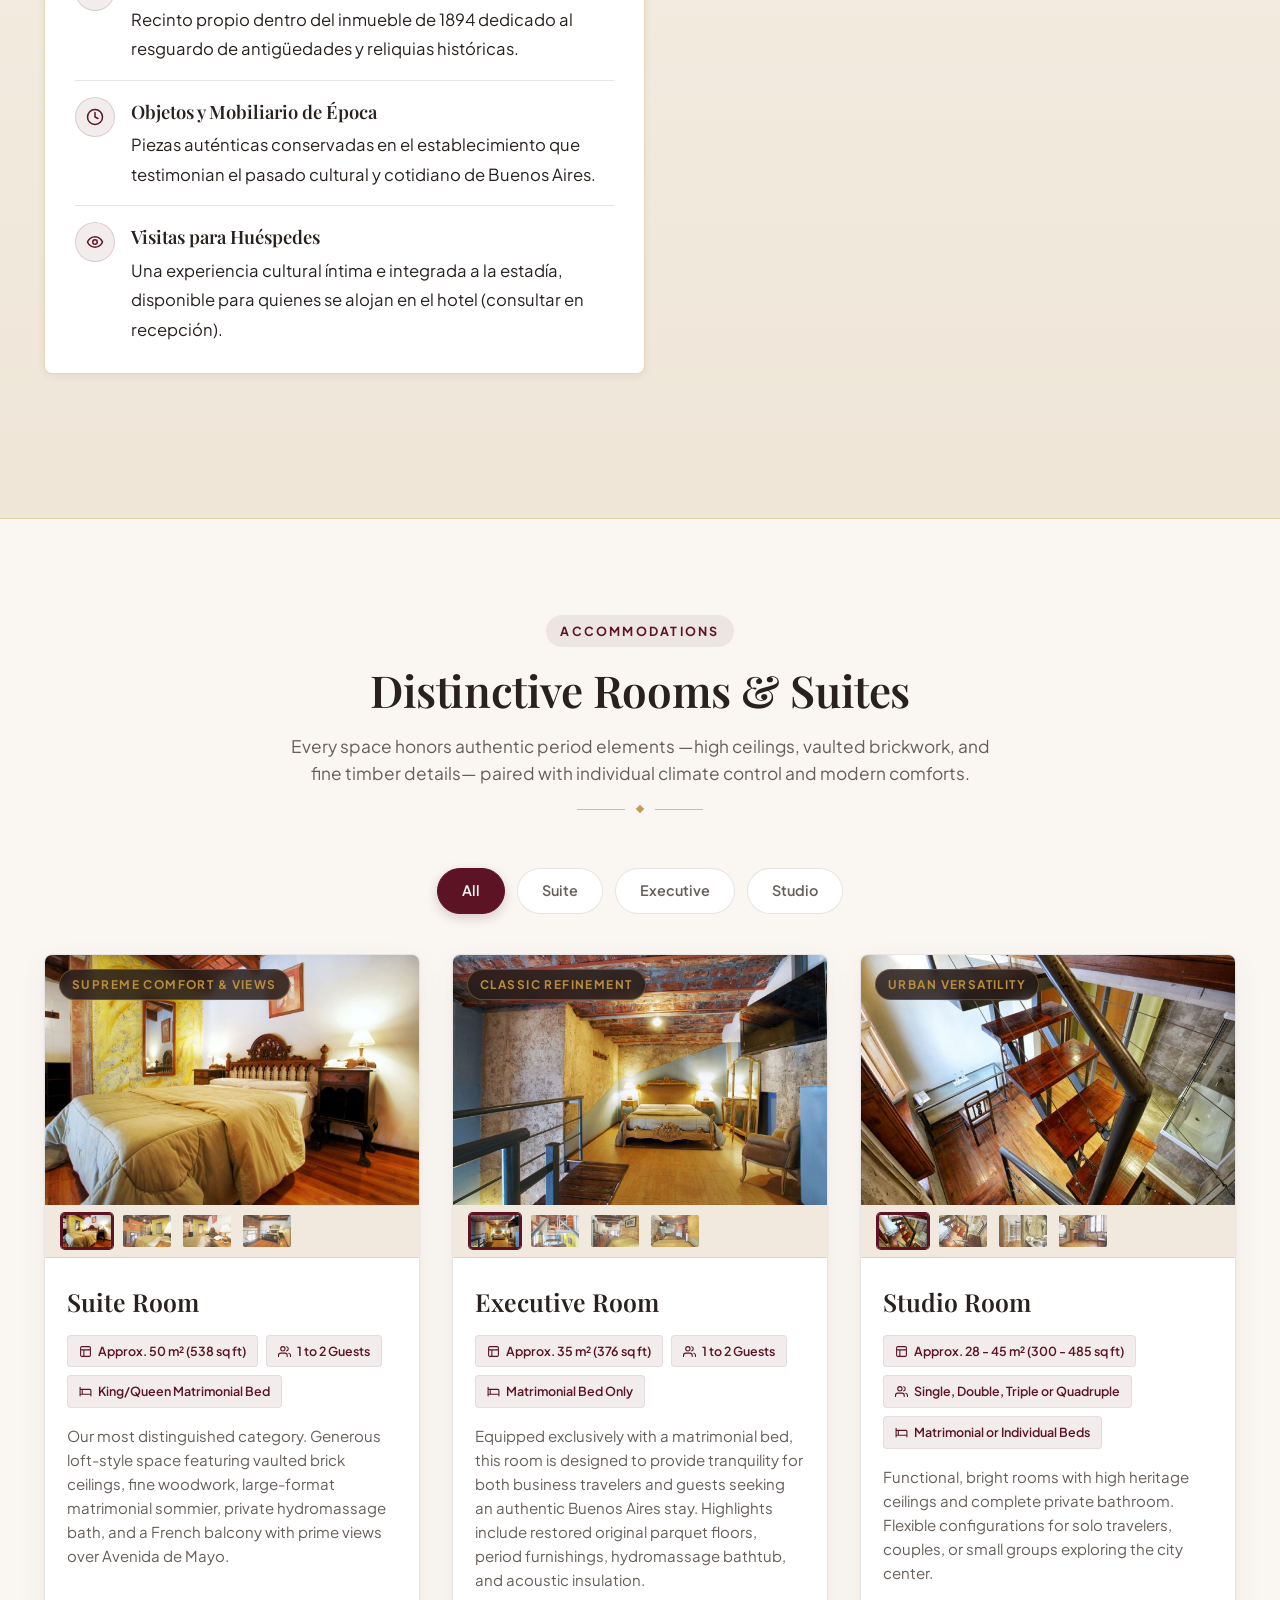
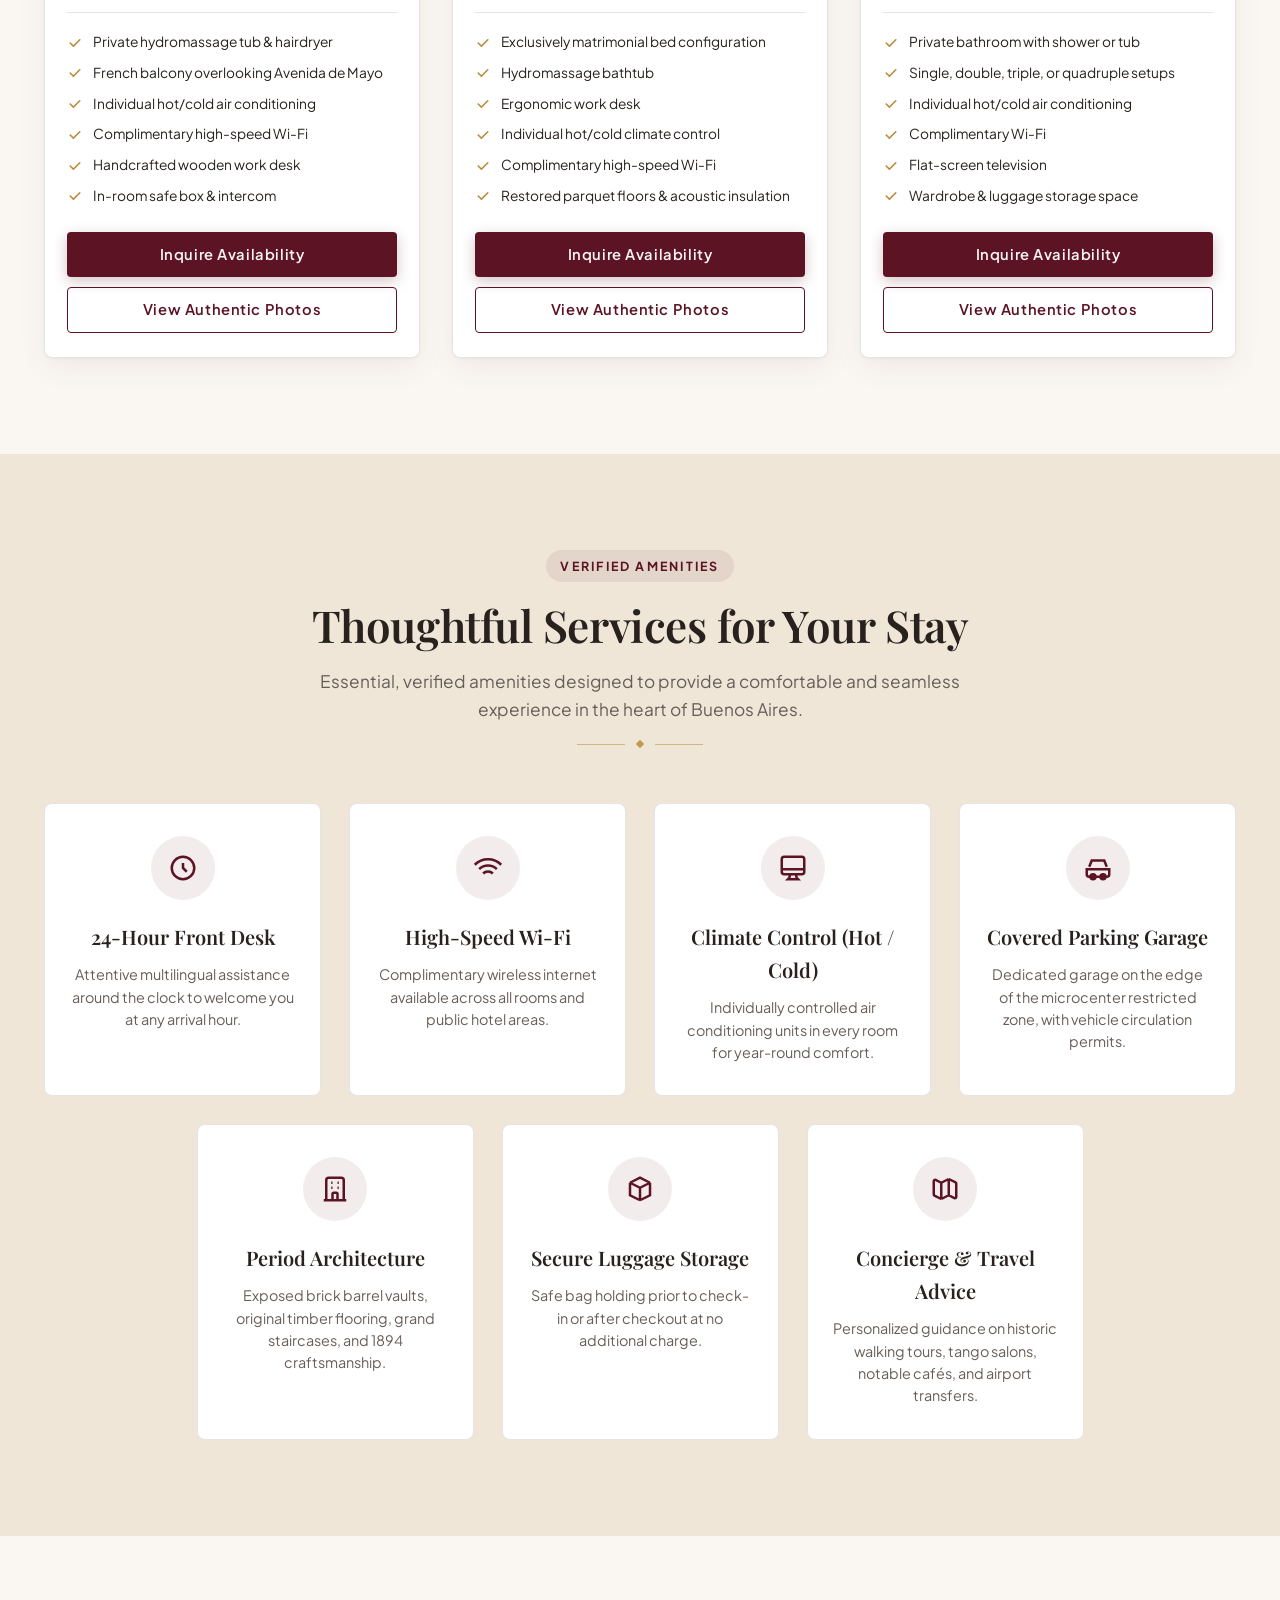
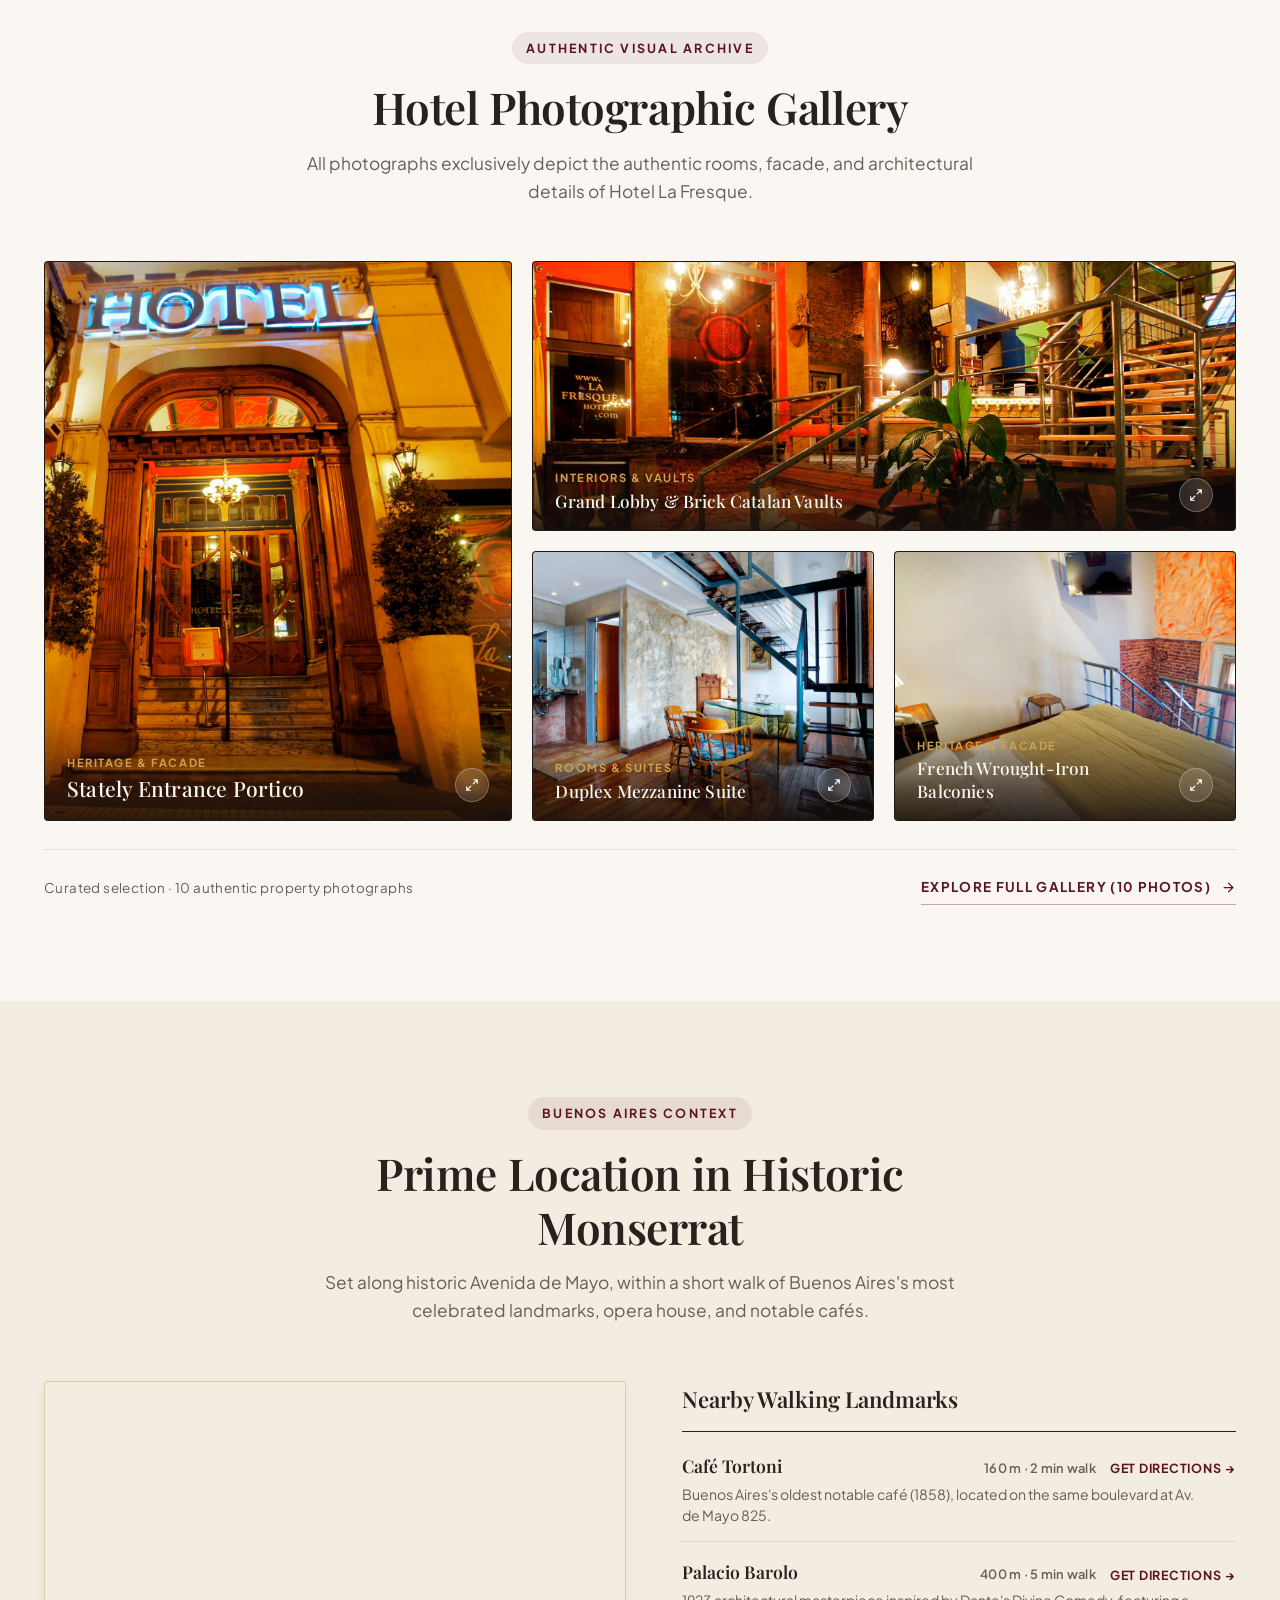
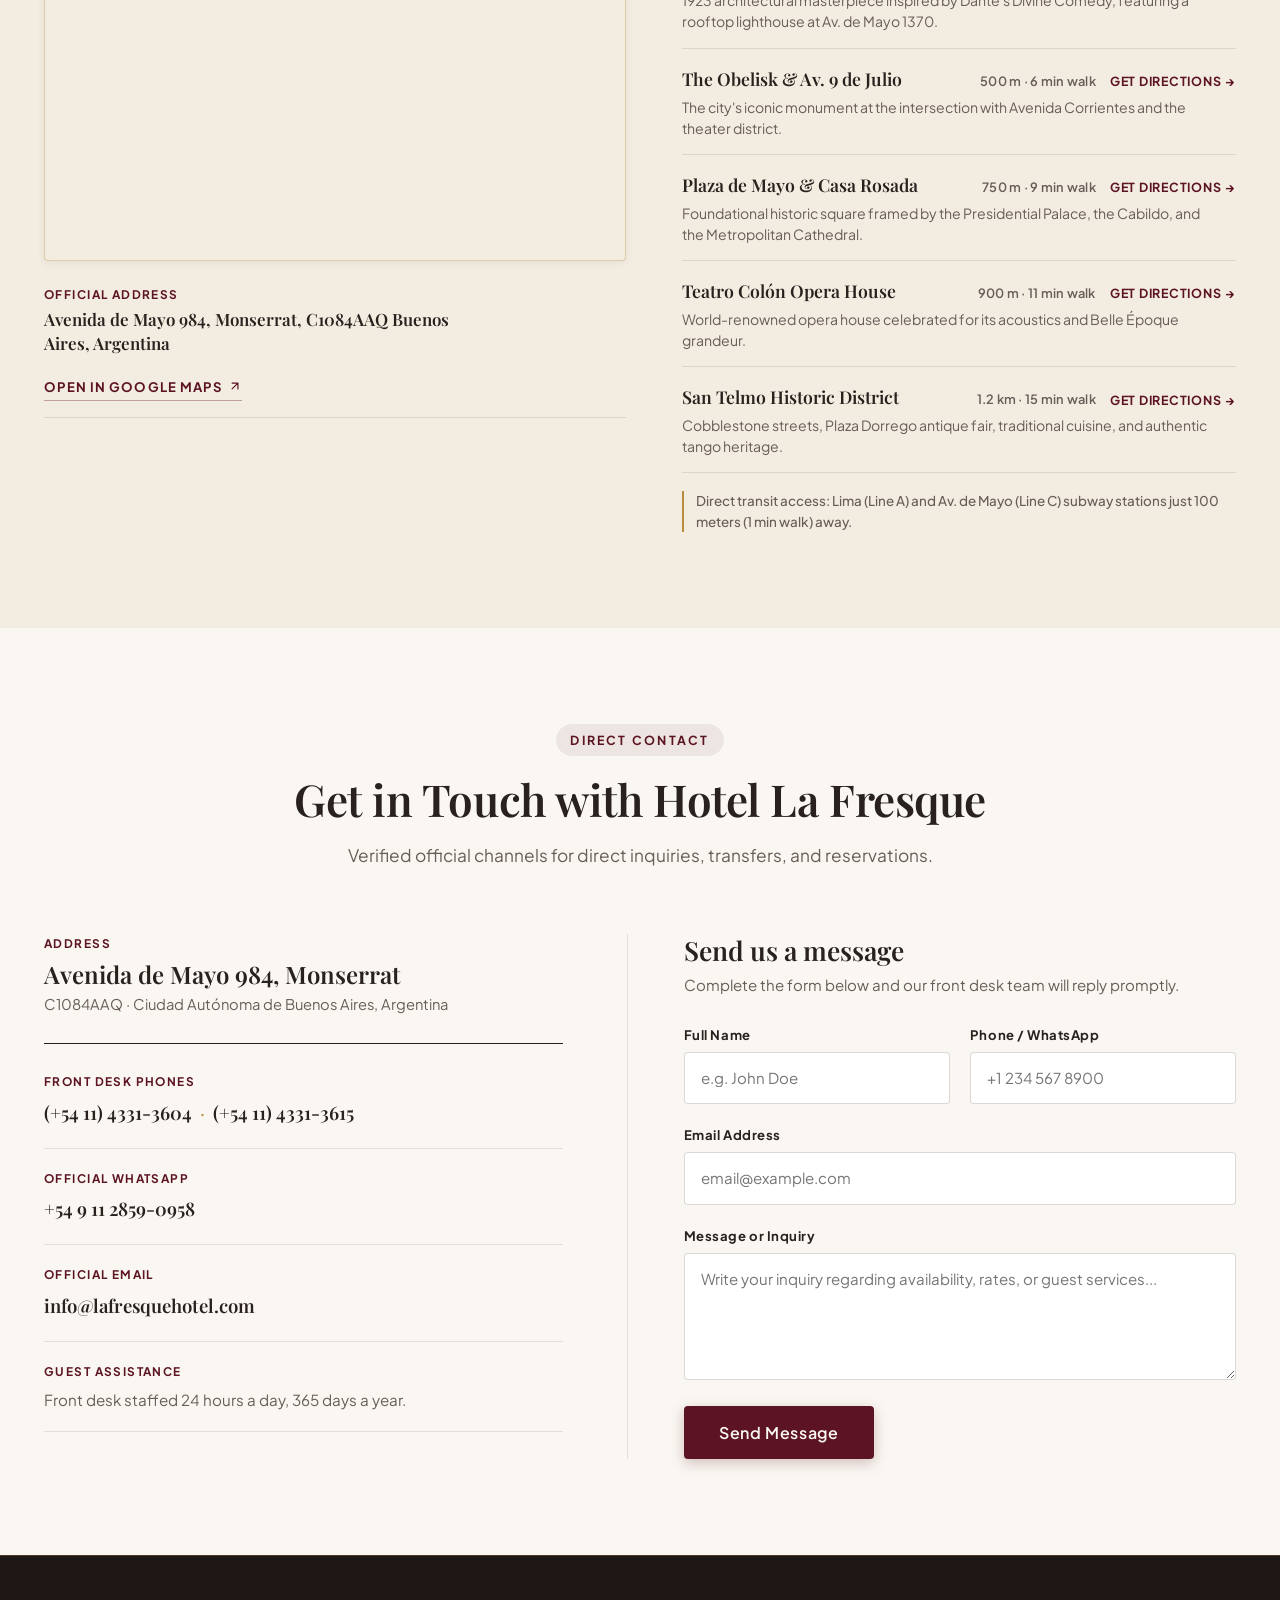
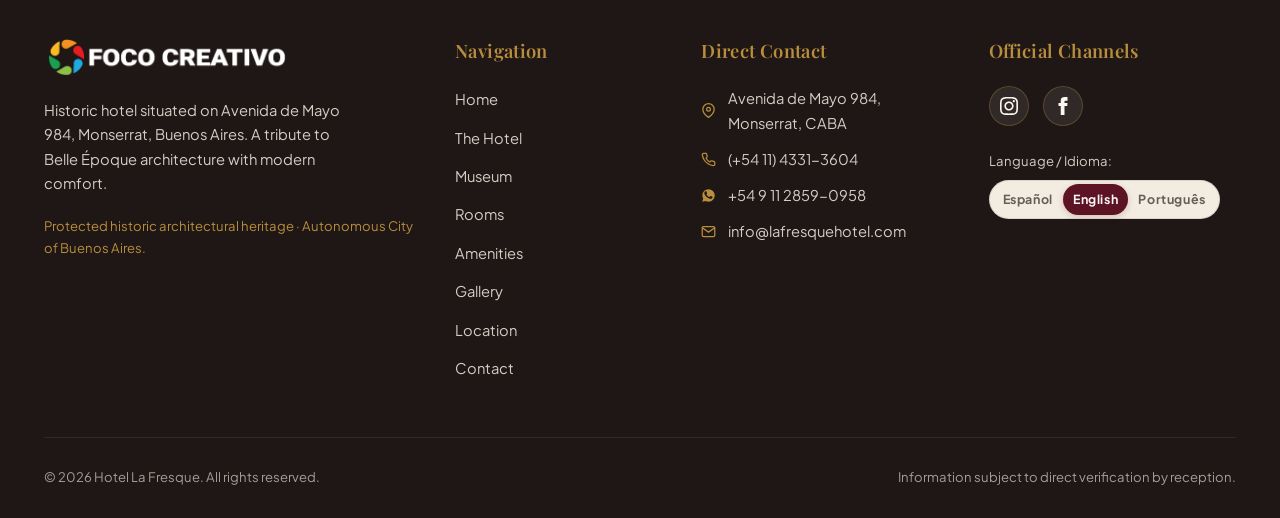
==== commit 9aa76f00: "Work from the phone" ====
--- a/index.html
+++ b/index.html
@@ -269,7 +269,7 @@
             <select id="barRoomType" class="booking-select">
               <option value="Cualquiera" data-i18n="booking_room_any">Cualquier categoría</option>
               <option value="Suite" data-i18n="booking_room_suite">Habitación Suite</option>
-              <option value="Ejecutiva" data-i18n="booking_room_executive">Habitación Ejecutiva</option>
+              <option value="Ejecutiva" data-i18n="booking_room_executive">Habitación Ejecutiva (Cama Matrimonial)</option>
               <option value="Estudio" data-i18n="booking_room_studio">Habitación Estudio</option>
             </select>
           </div>
@@ -1209,7 +1209,7 @@
             <select id="modalRoomType" class="form-select">
               <option value="Cualquiera" data-i18n="booking_room_any">Cualquier categoría</option>
               <option value="Suite" data-i18n="booking_room_suite">Habitación Suite</option>
-              <option value="Ejecutiva" data-i18n="booking_room_executive">Habitación Ejecutiva</option>
+              <option value="Ejecutiva" data-i18n="booking_room_executive">Habitación Ejecutiva (Cama Matrimonial)</option>
               <option value="Estudio" data-i18n="booking_room_studio">Habitación Estudio</option>
             </select>
           </div>
--- a/assets/css/main.css
+++ b/assets/css/main.css
@@ -425,16 +425,17 @@
 .nav-menu {
   display: flex;
   align-items: center;
-  gap: 28px;
+  gap: 20px;
 }
 
 .nav-link {
-  font-size: 0.92rem;
+  font-size: 0.89rem;
   font-weight: 600;
   color: var(--color-text-main);
   letter-spacing: 0.02em;
   position: relative;
   padding: 6px 0;
+  white-space: nowrap;
 }
 
 .nav-link::after {
@@ -913,6 +914,187 @@
   font-style: italic;
   color: var(--color-burgundy-dark);
   line-height: 1.6;
+}
+
+/* --- On-Site Museum Section (#museum) --- */
+.section-museum {
+  background: linear-gradient(180deg, #F6F0E6 0%, #EFE6D8 100%);
+  border-top: 1px solid var(--border-gold);
+  border-bottom: 1px solid var(--border-gold);
+  position: relative;
+}
+
+.museum-editorial-grid {
+  display: grid;
+  grid-template-columns: 1.05fr 0.95fr;
+  gap: 48px;
+  align-items: start;
+  margin-bottom: 48px;
+}
+
+.museum-narrative p {
+  font-size: 1.04rem;
+  line-height: 1.78;
+  color: var(--color-text-main);
+  margin-bottom: 18px;
+}
+
+.museum-narrative p:last-child {
+  margin-bottom: 0;
+}
+
+.museum-pillars {
+  display: flex;
+  flex-direction: column;
+  gap: 16px;
+  background: var(--bg-surface);
+  padding: 28px 30px;
+  border-radius: var(--radius-md);
+  border: 1px solid var(--border-gold);
+  box-shadow: var(--shadow-sm);
+}
+
+.museum-pillar-item {
+  display: flex;
+  align-items: flex-start;
+  gap: 16px;
+  padding-bottom: 16px;
+  border-bottom: 1px solid var(--border-subtle);
+}
+
+.museum-pillar-item:last-child {
+  padding-bottom: 0;
+  border-bottom: none;
+}
+
+.museum-pillar-icon {
+  width: 40px;
+  height: 40px;
+  min-width: 40px;
+  border-radius: 50%;
+  background: var(--color-burgundy-soft);
+  color: var(--color-burgundy);
+  display: flex;
+  align-items: center;
+  justify-content: center;
+  border: 1px solid rgba(92, 19, 36, 0.14);
+}
+
+.museum-pillar-title {
+  font-family: var(--font-serif);
+  font-size: 1.15rem;
+  font-weight: 600;
+  color: var(--color-text-main);
+  margin-bottom: 3px;
+}
+
+.museum-pillar-desc {
+  font-size: 0.9rem;
+  color: var(--color-text-muted);
+  line-height: 1.5;
+}
+
+.museum-showcase-grid {
+  display: grid;
+  grid-template-columns: repeat(4, 1fr);
+  gap: 22px;
+}
+
+.museum-photo-card {
+  height: 280px;
+  border-radius: var(--radius-md);
+  border: 1px solid var(--border-gold);
+  box-shadow: var(--shadow-sm);
+}
+
+.museum-photo-caption {
+  position: absolute;
+  bottom: 0;
+  left: 0;
+  right: 0;
+  padding: 28px 18px 16px 18px;
+  background: linear-gradient(180deg, rgba(20, 14, 12, 0) 0%, rgba(20, 14, 12, 0.88) 100%);
+  color: #FFFFFF;
+  display: flex;
+  flex-direction: column;
+  gap: 4px;
+}
+
+.museum-caption-kicker {
+  font-size: 0.68rem;
+  font-weight: 700;
+  text-transform: uppercase;
+  letter-spacing: 0.13em;
+  color: var(--color-gold-hover);
+}
+
+.museum-caption-title {
+  font-family: var(--font-serif);
+  font-size: 0.98rem;
+  font-weight: 500;
+  color: var(--color-text-inverse);
+  line-height: 1.32;
+}
+
+.museum-photo-slot {
+  height: 280px;
+  border-radius: var(--radius-md);
+  background: rgba(255, 253, 249, 0.72);
+  border: 1.5px dashed var(--color-gold);
+  display: flex;
+  align-items: center;
+  justify-content: center;
+  padding: 24px 20px;
+  text-align: center;
+  transition: background var(--transition-smooth), border-color var(--transition-smooth);
+}
+
+.museum-photo-slot:hover {
+  background: var(--bg-surface);
+  border-color: var(--color-burgundy);
+}
+
+.museum-slot-inner {
+  display: flex;
+  flex-direction: column;
+  align-items: center;
+  gap: 8px;
+  max-width: 240px;
+}
+
+.museum-slot-icon {
+  width: 48px;
+  height: 48px;
+  border-radius: 50%;
+  background: rgba(184, 141, 61, 0.14);
+  color: var(--color-burgundy);
+  display: flex;
+  align-items: center;
+  justify-content: center;
+  margin-bottom: 4px;
+  border: 1px solid rgba(184, 141, 61, 0.35);
+}
+
+.museum-slot-kicker {
+  font-size: 0.68rem;
+  font-weight: 700;
+  text-transform: uppercase;
+  letter-spacing: 0.12em;
+  color: var(--color-burgundy);
+}
+
+.museum-slot-title {
+  font-family: var(--font-serif);
+  font-size: 1.12rem;
+  font-weight: 600;
+  color: var(--color-text-main);
+  line-height: 1.3;
+}
+
+.museum-slot-desc {
+  font-size: 0.84rem;
+  color: var(--color-text-muted);
+  line-height: 1.5;
 }
 
 /* --- Rooms Section --- */
@@ -1121,12 +1303,16 @@
 
 /* --- Amenities & Services Section --- */
 .services-grid {
-  display: grid;
-  grid-template-columns: repeat(4, 1fr);
+  display: flex;
+  flex-wrap: wrap;
+  justify-content: center;
   gap: 28px;
 }
 
 .service-card {
+  flex: 1 1 calc(25% - 28px);
+  max-width: calc(25% - 21px);
+  min-width: 240px;
   background: var(--bg-surface);
   border-radius: var(--radius-md);
   padding: 32px 24px;
@@ -2097,6 +2283,14 @@
 
 /* Large Tablets & Small Laptops (max-width: 1080px) */
 @media (max-width: 1080px) {
+  .nav-menu {
+    gap: 14px;
+  }
+
+  .nav-link {
+    font-size: 0.84rem;
+  }
+
   .booking-bar-grid {
     grid-template-columns: repeat(2, 1fr);
   }
@@ -2105,12 +2299,23 @@
     grid-column: span 2;
   }
 
+  .museum-editorial-grid {
+    grid-template-columns: 1fr;
+    gap: 32px;
+  }
+
+  .museum-showcase-grid {
+    grid-template-columns: repeat(2, 1fr);
+    gap: 18px;
+  }
+
   .rooms-grid {
     grid-template-columns: repeat(2, 1fr);
   }
 
-  .services-grid {
-    grid-template-columns: repeat(2, 1fr);
+  .service-card {
+    flex: 1 1 calc(50% - 28px);
+    max-width: calc(50% - 14px);
   }
 
   .gallery-editorial-grid {
@@ -2234,8 +2439,18 @@
     grid-template-columns: 1fr;
   }
 
-  .services-grid {
+  .service-card {
+    flex: 1 1 100%;
+    max-width: 100%;
+  }
+
+  .museum-showcase-grid {
     grid-template-columns: 1fr;
+    gap: 16px;
+  }
+
+  .museum-pillars {
+    padding: 22px 20px;
   }
 
   .gallery-editorial-grid {
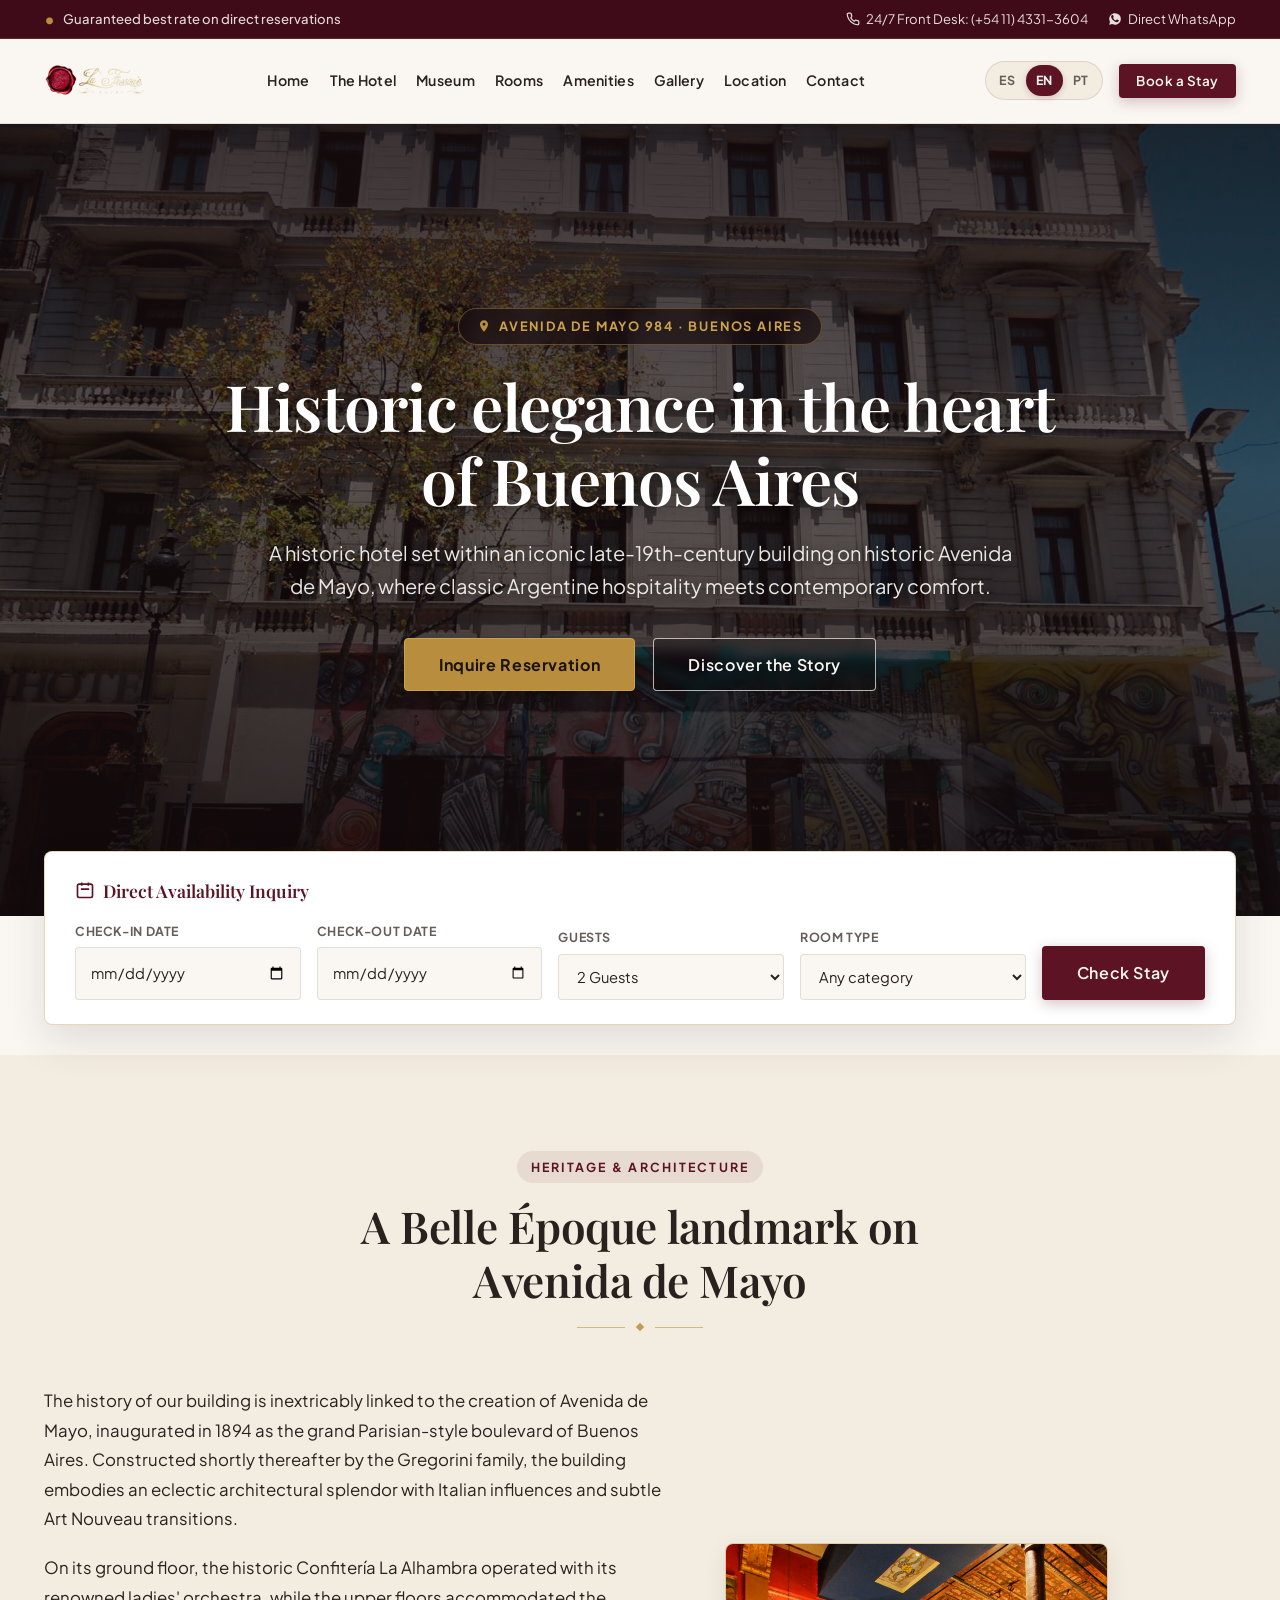
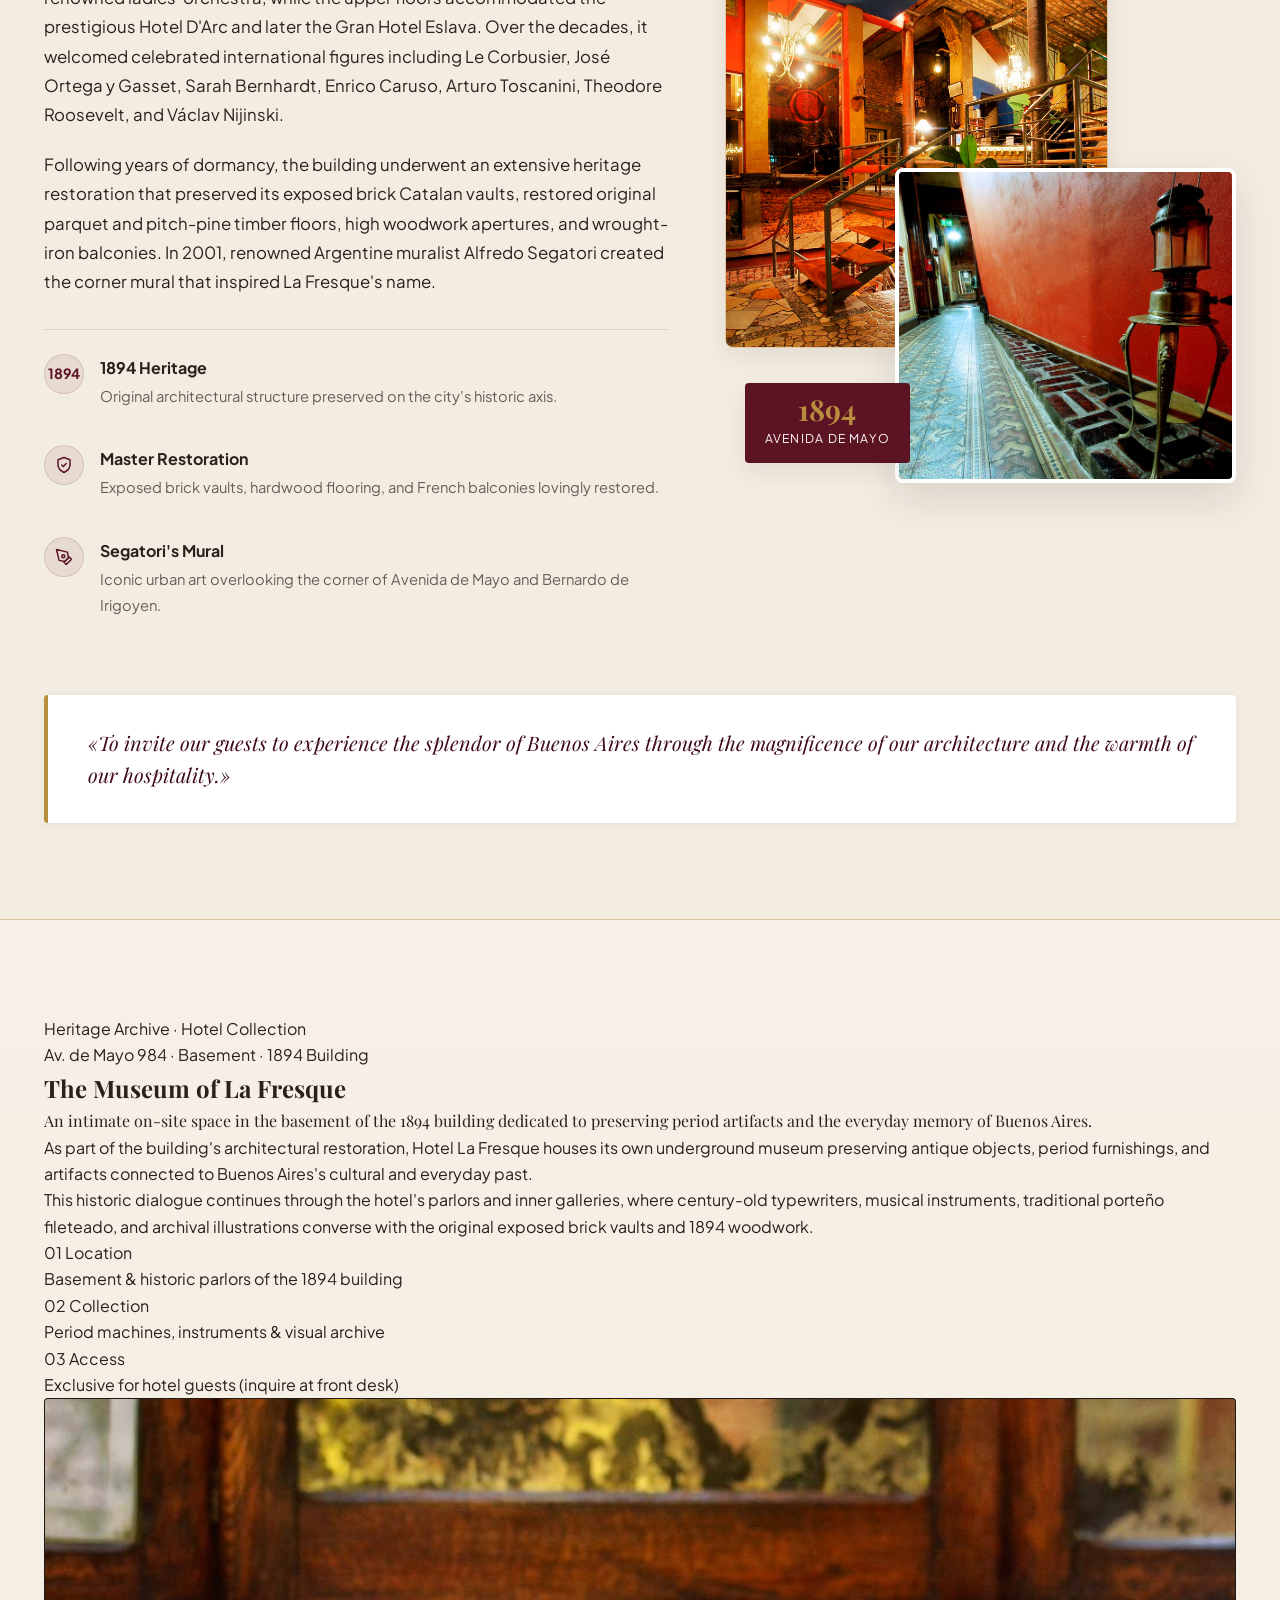
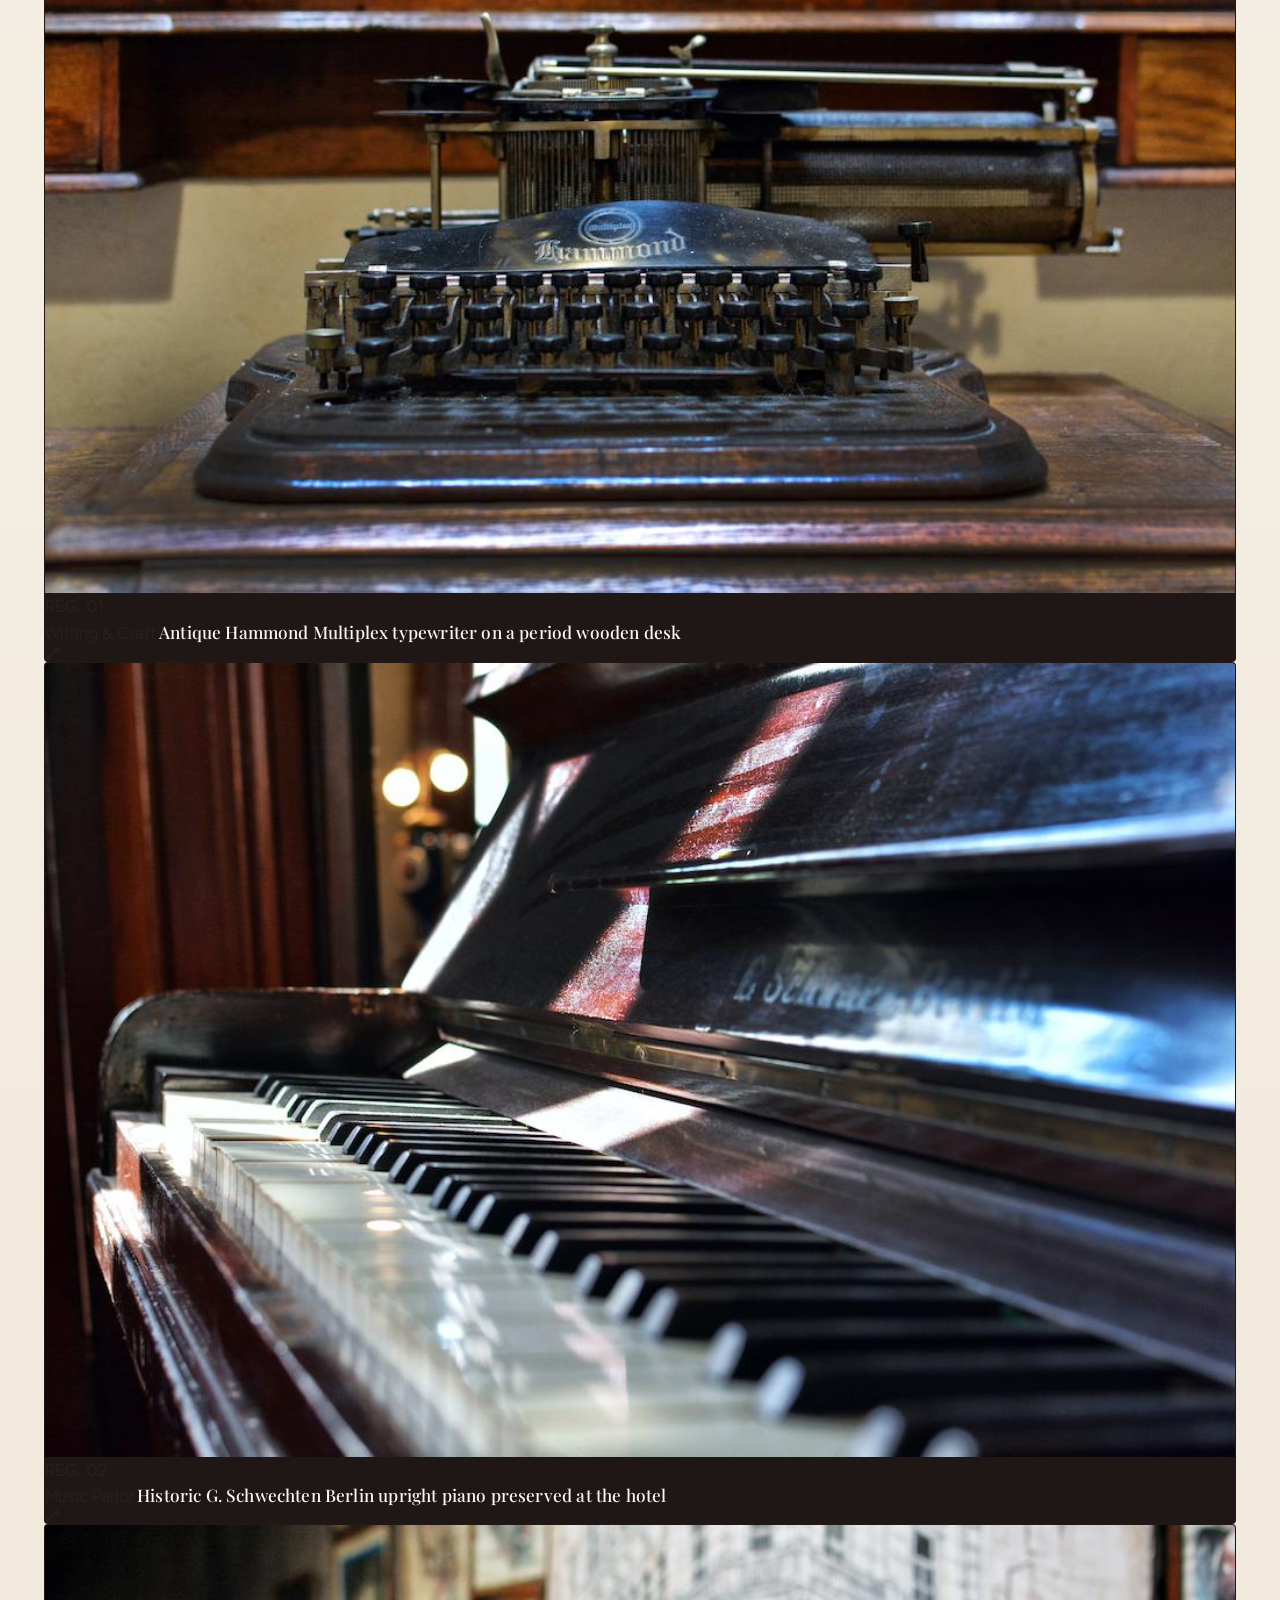
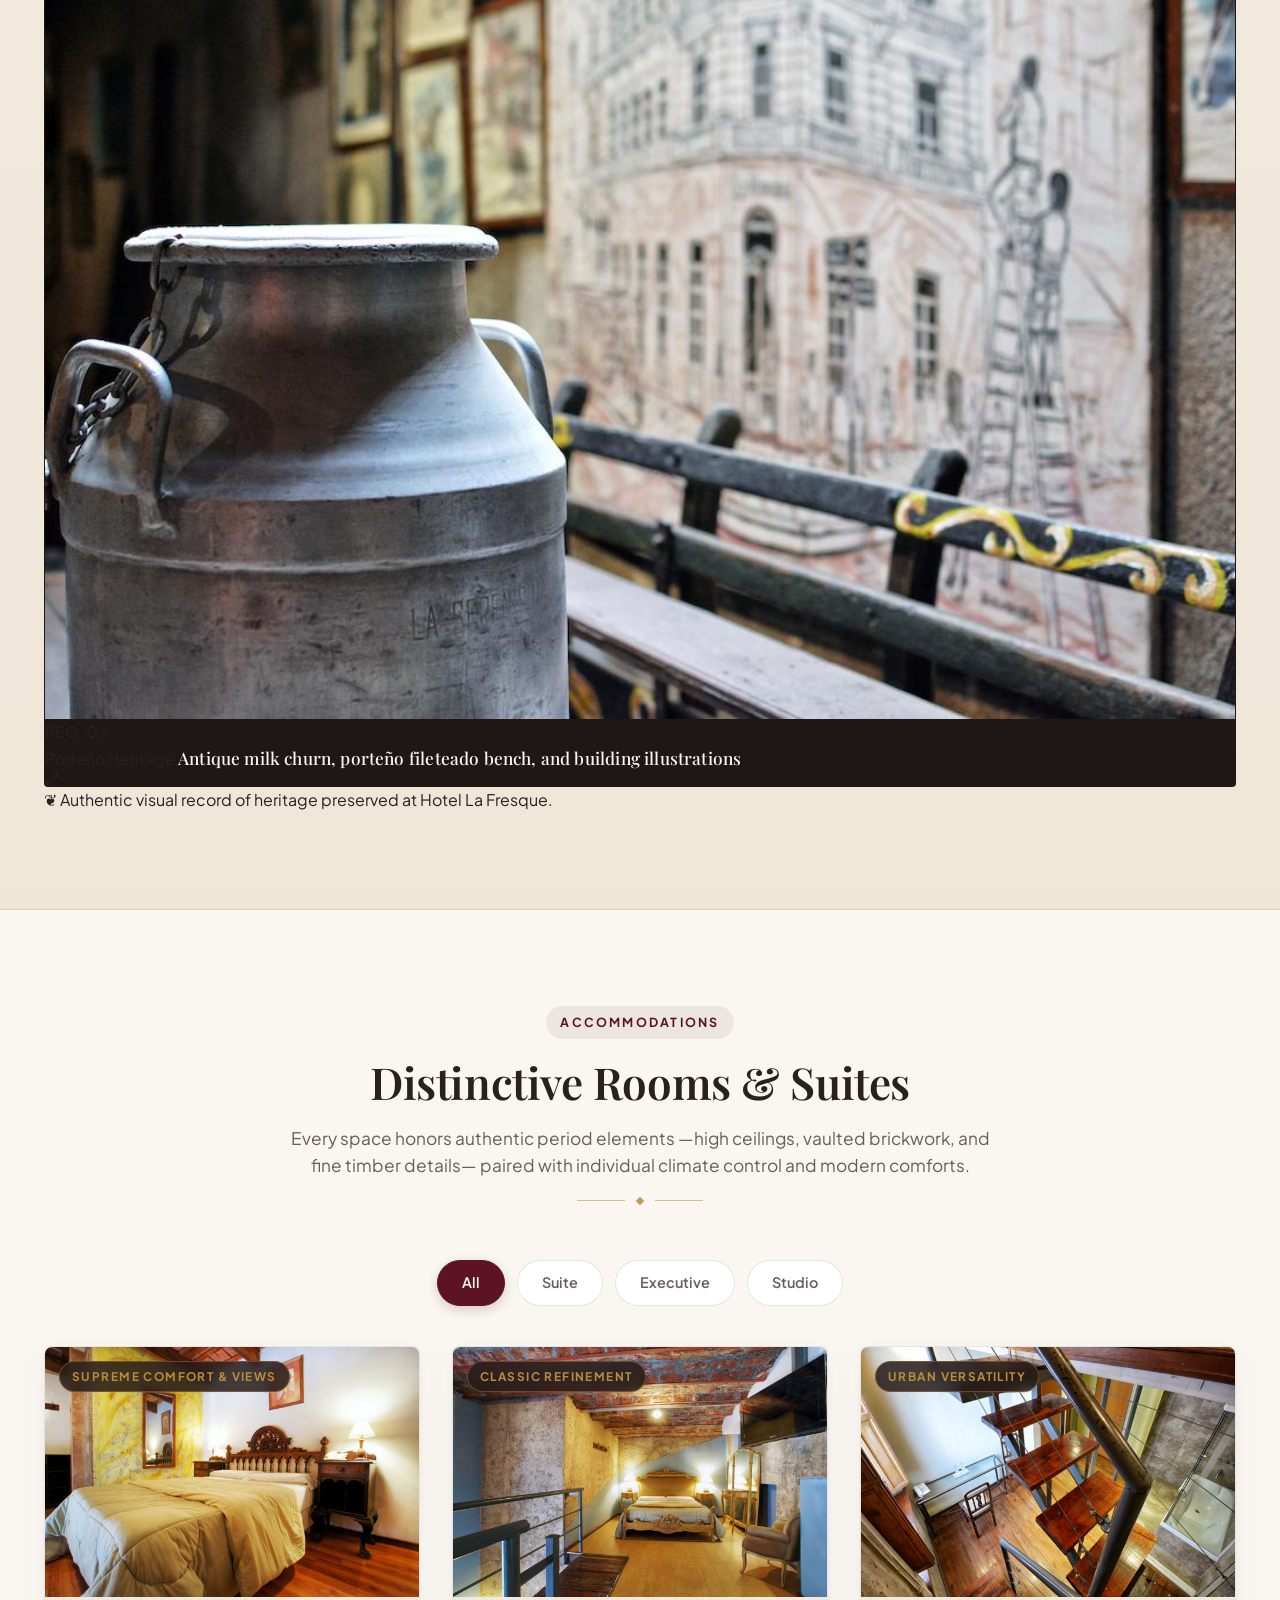
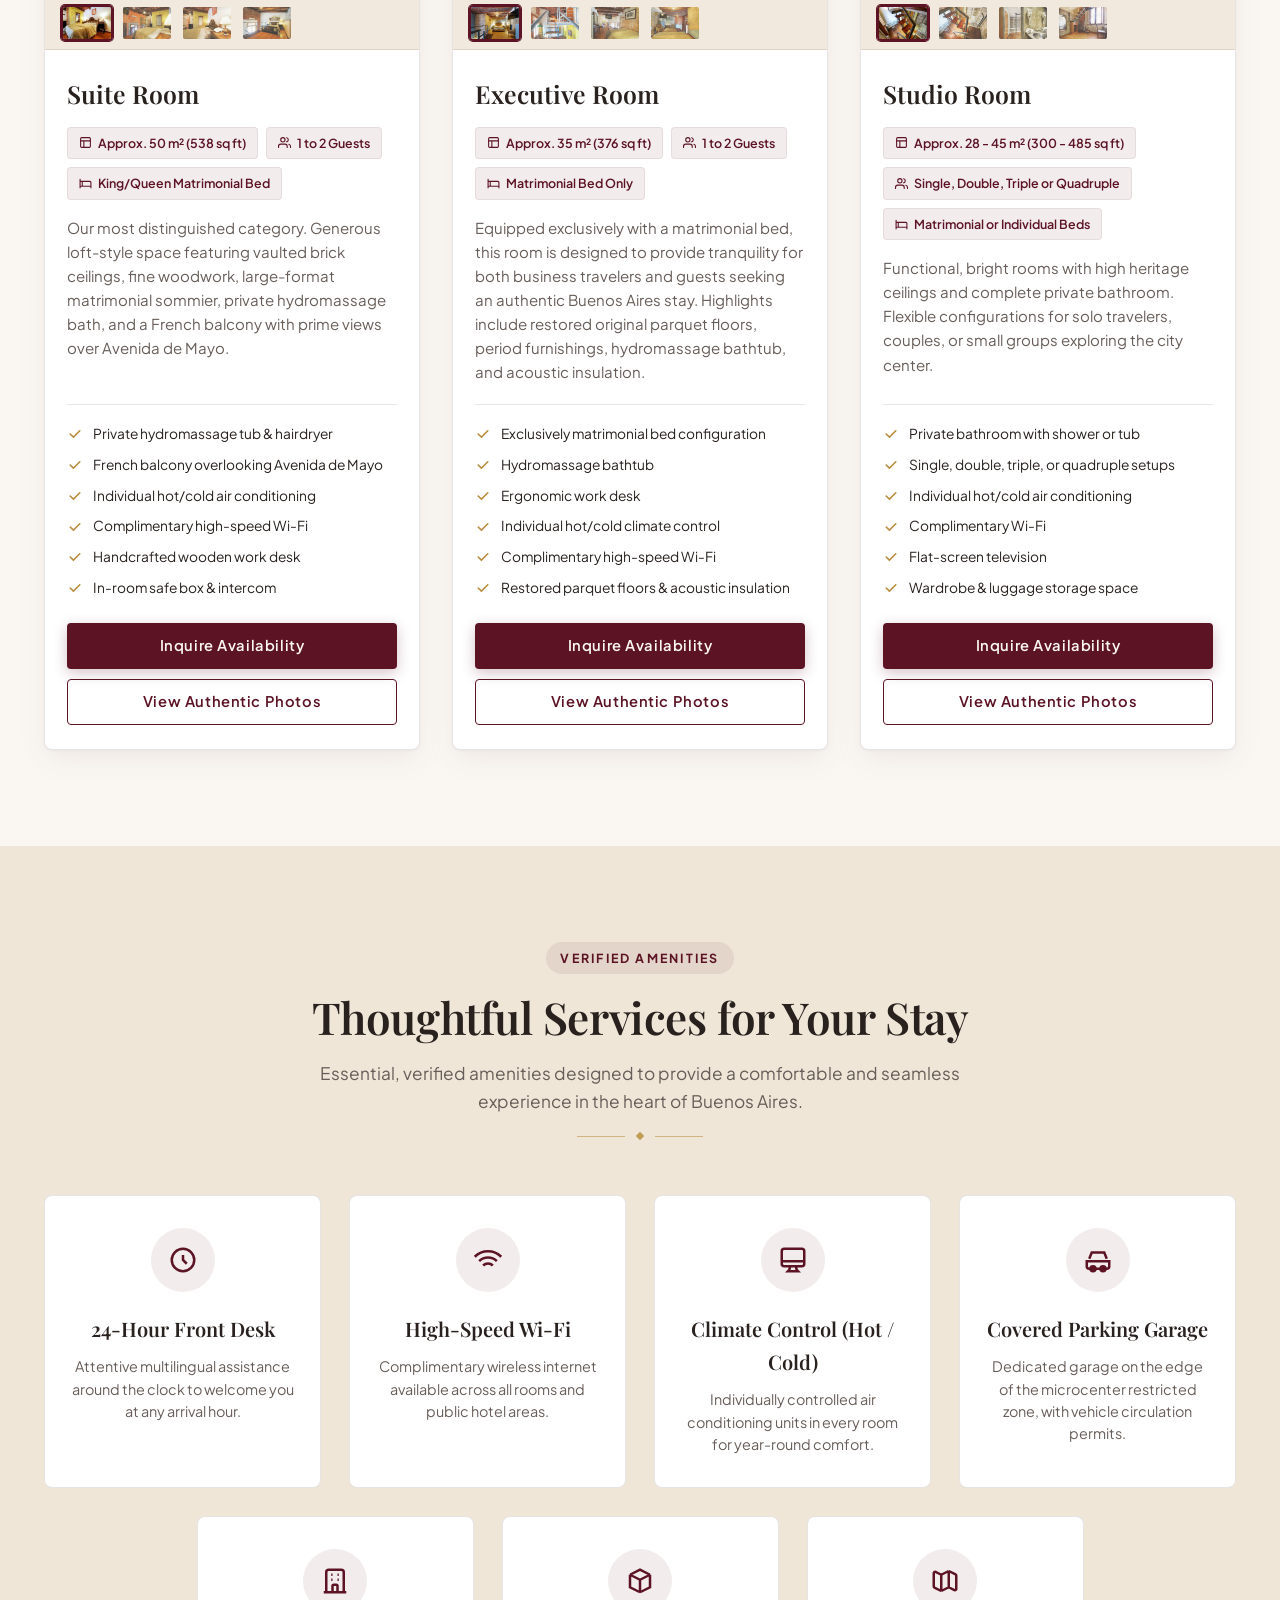
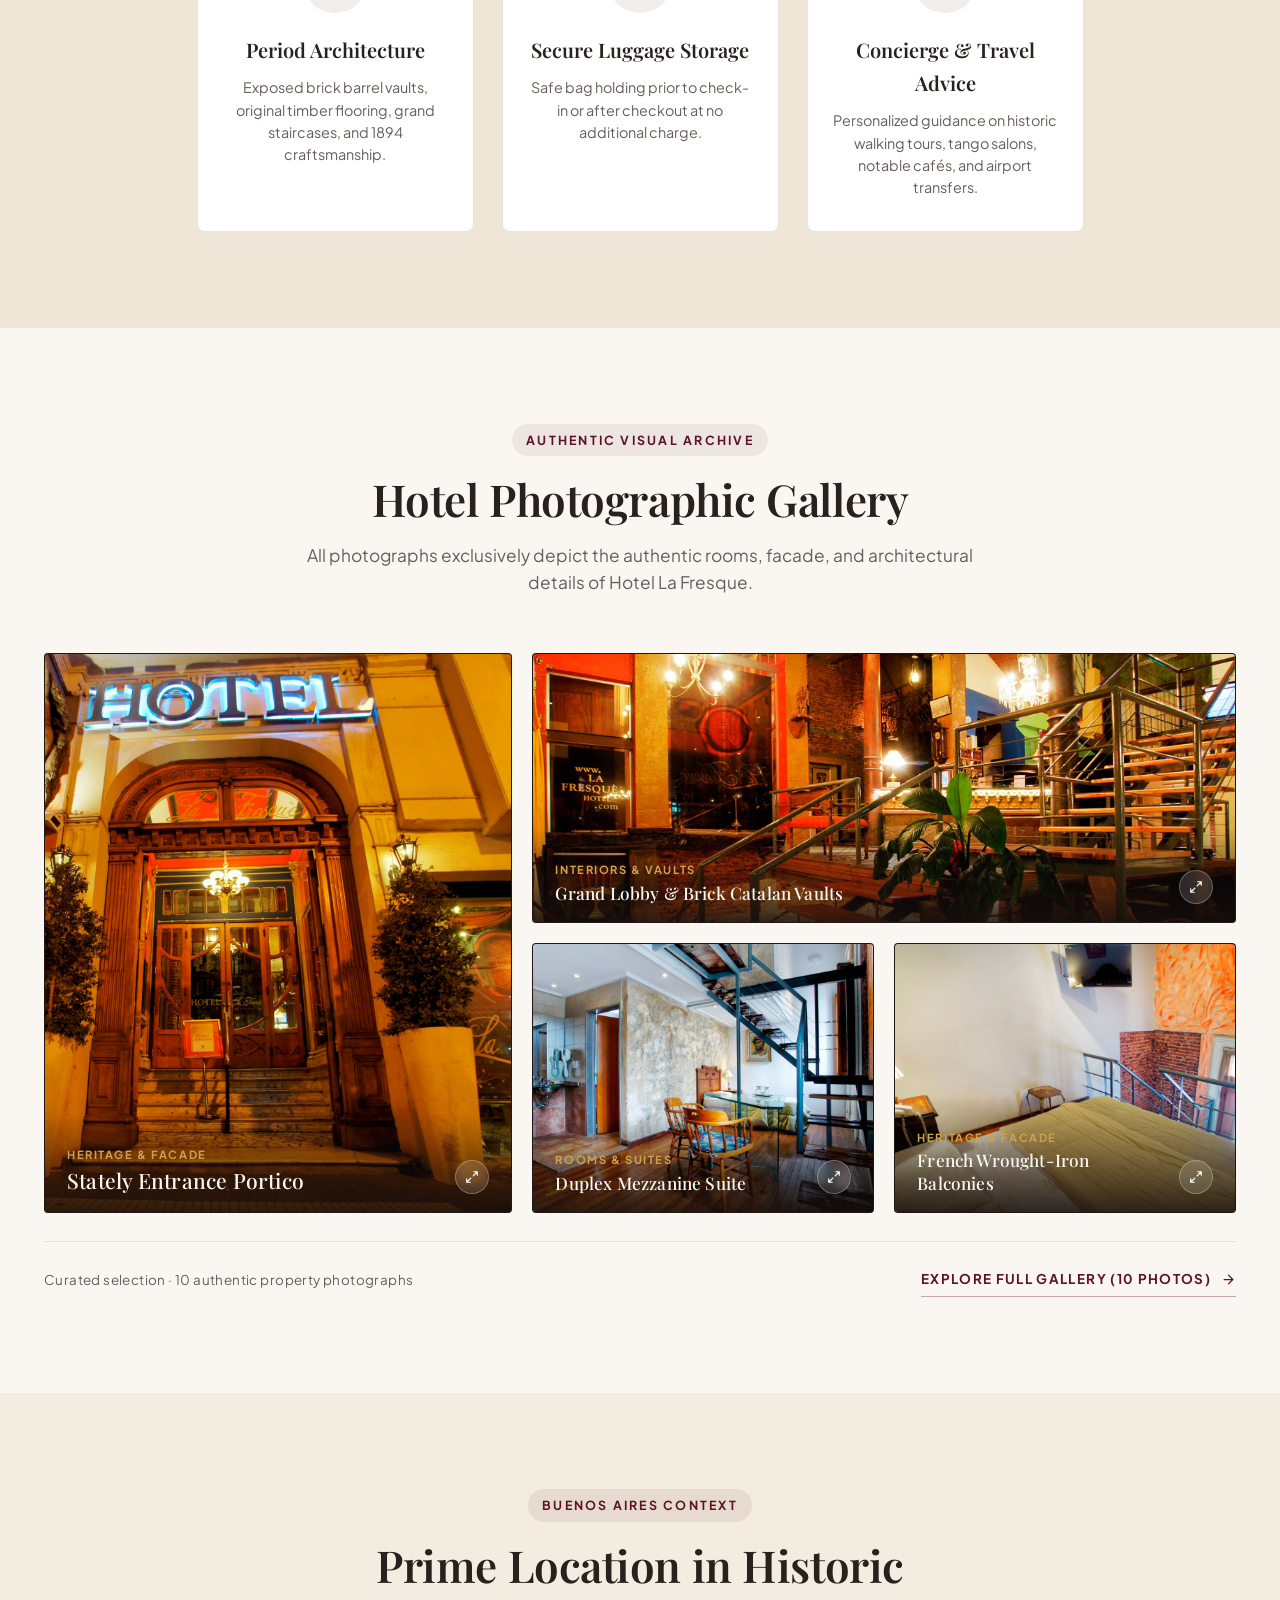
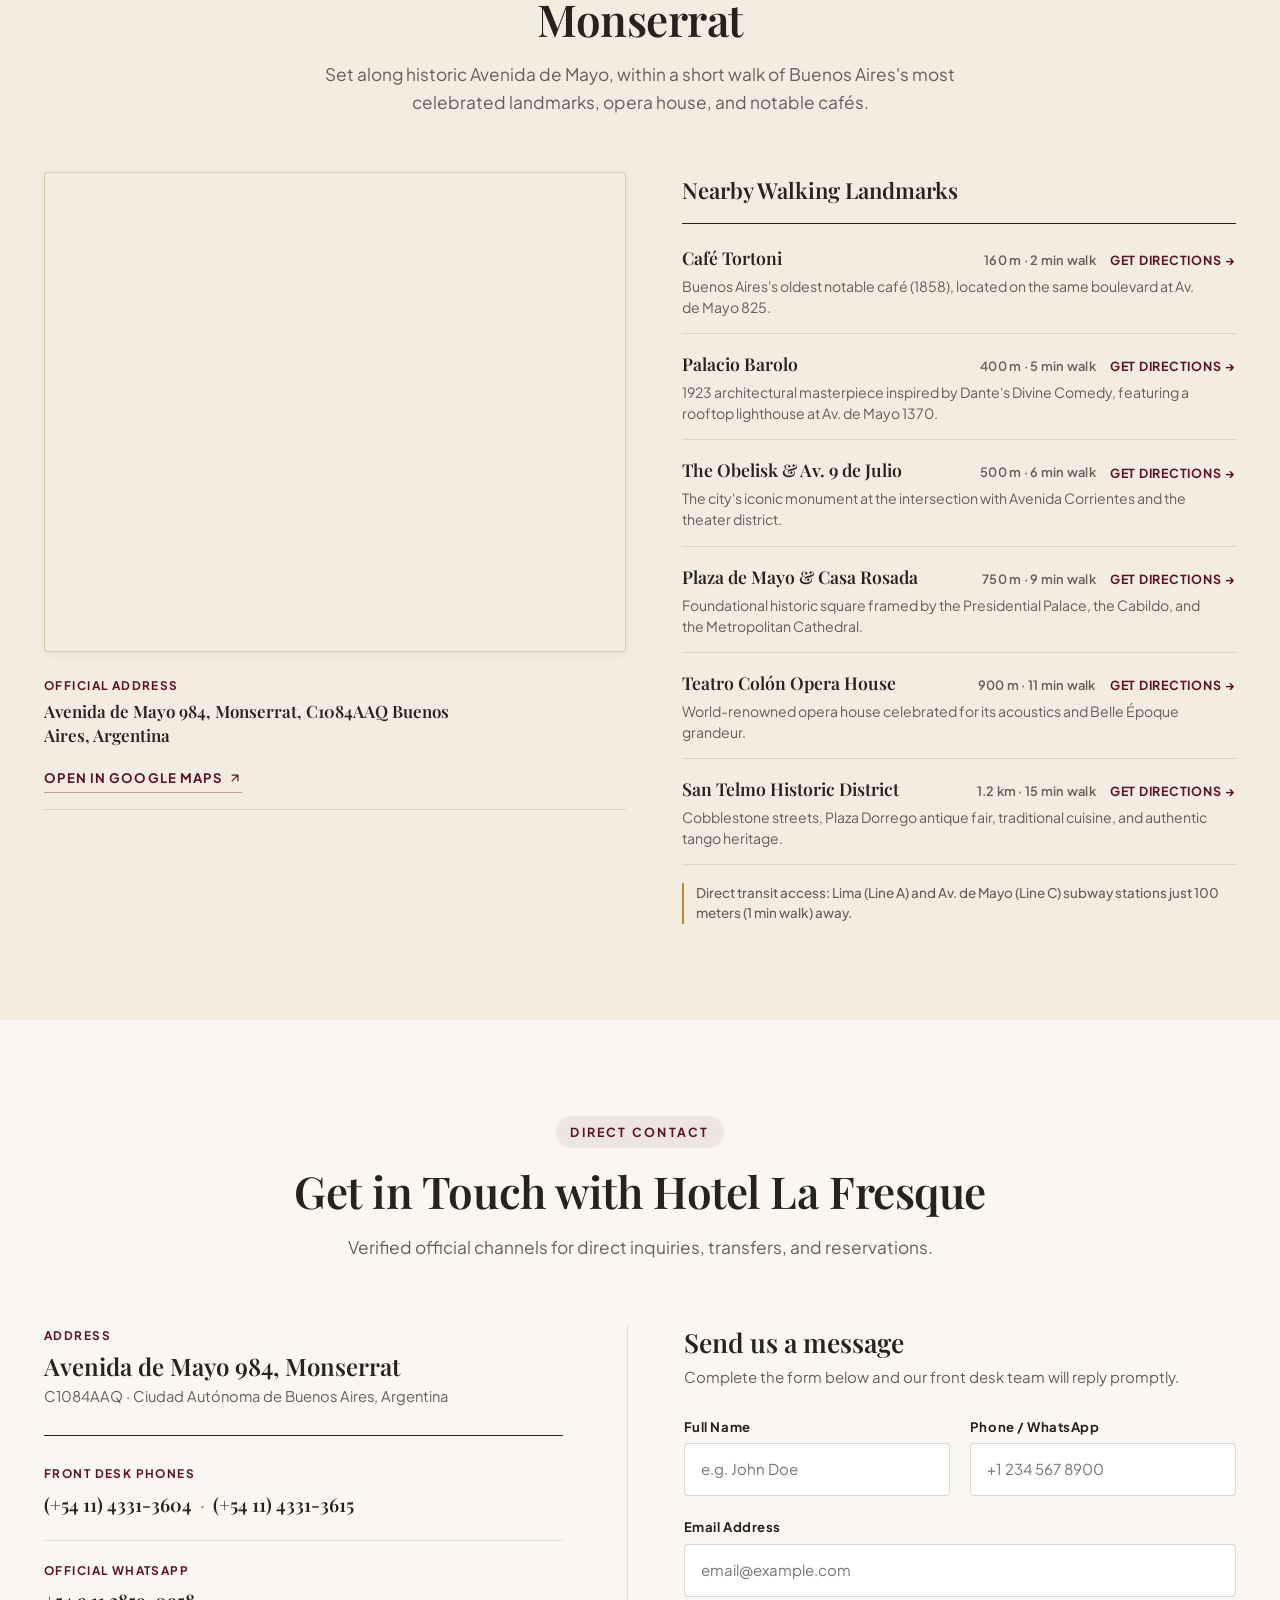
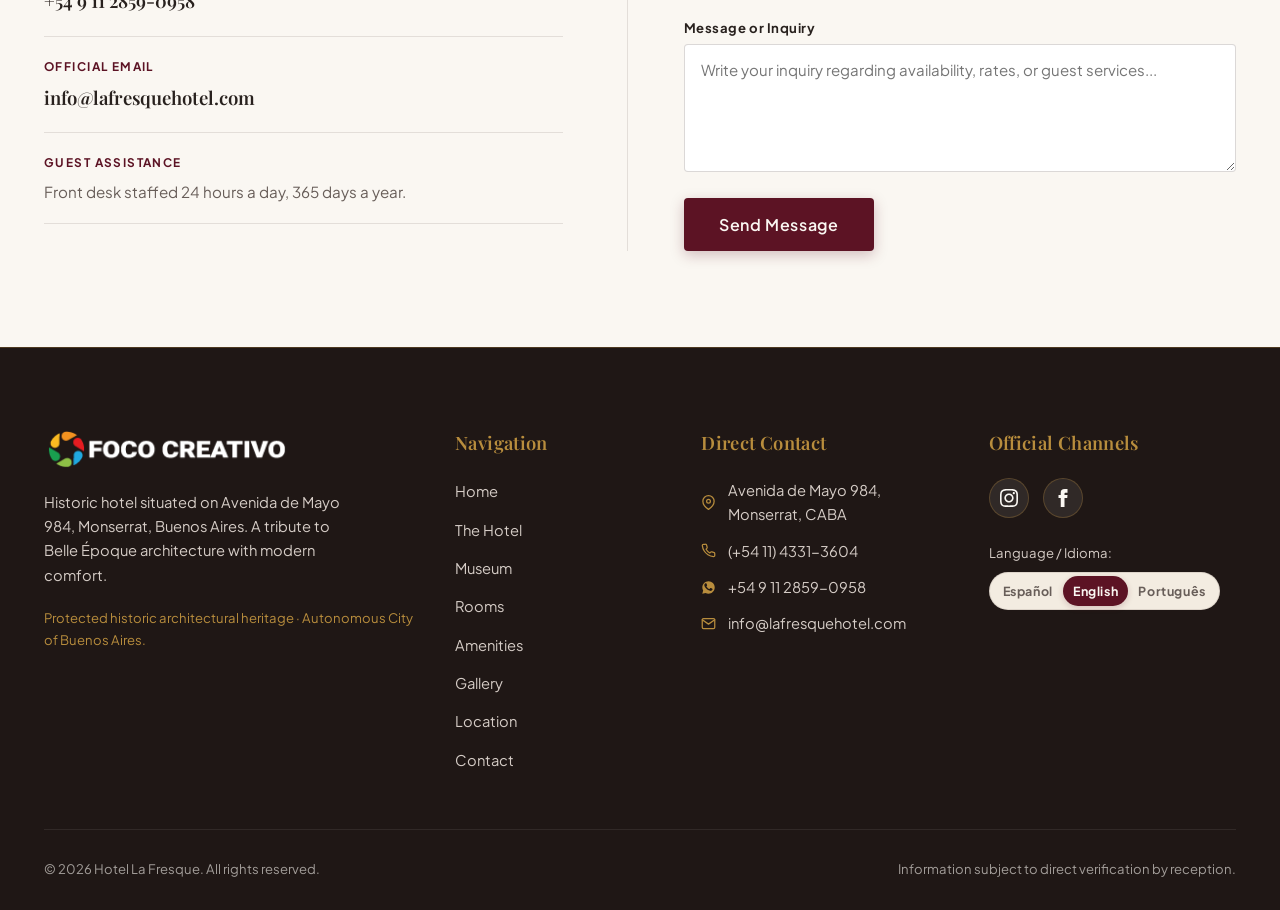
==== commit bb9cbaef: "Work from the phone" ====
--- a/index.html
+++ b/index.html
@@ -363,99 +363,140 @@
     <!-- Dedicated Hotel Museum Section -->
     <section id="museum" class="section section-museum" aria-labelledby="museum-title">
       <div class="container">
-        <div class="section-header">
-          <div class="section-badge" data-i18n="museum_label">Atributo Distintivo</div>
-          <h2 id="museum-title" class="section-title" data-i18n="museum_title">El Museo de La Fresque</h2>
-          <p class="section-subtitle" data-i18n="museum_subtitle">Un espacio propio dedicado a preservar la memoria cotidiana y el legado histórico de nuestro edificio de 1894 y de la tradicional Avenida de Mayo.</p>
-          <div class="ornament-divider" aria-hidden="true">
-            <span class="divider-line"></span>
-            <span class="divider-diamond"></span>
-            <span class="divider-line"></span>
-          </div>
-        </div>
-
-        <div class="museum-editorial-grid">
-          <!-- Left Column: Verifiable Historical Context -->
-          <div class="museum-narrative">
-            <p data-i18n="museum_p1">
-              Entre los atributos que distinguen a Hotel La Fresque se encuentra su propio museo interno, ubicado en el subsuelo del edificio histórico. Este rincón patrimonial conserva una colección privada de objetos antiguos, piezas de época y curiosidades vinculadas a la vida porteña de finales del siglo XIX y principios del siglo XX.
+        
+        <!-- Archival Publication Masthead -->
+        <div class="museum-masthead">
+          <div class="museum-masthead-label">
+            <span class="museum-seal-dot" aria-hidden="true"></span>
+            <span data-i18n="museum_label">Archivo Patrimonial · Colección del Hotel</span>
+          </div>
+          <div class="museum-masthead-folio" data-i18n="museum_folio">
+            Av. de Mayo 984 · Subsuelo · Edificio de 1894
+          </div>
+        </div>
+
+        <!-- Asymmetric Editorial Grid -->
+        <div class="museum-editorial-spread">
+          
+          <!-- Column A (Lead & Archive Colophon) -->
+          <div class="museum-editorial-intro">
+            <h2 id="museum-title" class="museum-hero-title font-serif" data-i18n="museum_title">
+              El Museo de La Fresque
+            </h2>
+
+            <p class="museum-deck font-serif" data-i18n="museum_subtitle">
+              Un espacio propio en el subsuelo del edificio de 1894 dedicado a preservar piezas de época y la memoria cotidiana de Buenos Aires.
             </p>
-            <p data-i18n="museum_p2">
-              El recorrido por el hotel extiende esa atmósfera histórica hacia sus salones y galerías interiores, donde mobiliario clásico, instrumentos musicales, máquinas de época y elementos arquitectónicos originales conviven de manera natural con la estadía de nuestros huéspedes.
-            </p>
-
-            <div class="museum-pillars">
-              <div class="museum-pillar-item">
-                <div class="museum-pillar-icon" aria-hidden="true">
-                  <svg width="18" height="18" viewBox="0 0 24 24" fill="none" stroke="currentColor" stroke-width="2" stroke-linecap="round" stroke-linejoin="round"><path d="M3 21h18"/><path d="M5 21V7l7-4 7 4v14"/><path d="M9 21v-6h6v6"/></svg>
-                </div>
-                <div>
-                  <h3 class="museum-pillar-title" data-i18n="museum_pillar_1_title">Espacio en el Subsuelo</h3>
-                  <p class="museum-pillar-desc" data-i18n="museum_pillar_1_desc">Recinto propio dentro del inmueble de 1894 dedicado al resguardo de antigüedades y reliquias históricas.</p>
-                </div>
-              </div>
-
-              <div class="museum-pillar-item">
-                <div class="museum-pillar-icon" aria-hidden="true">
-                  <svg width="18" height="18" viewBox="0 0 24 24" fill="none" stroke="currentColor" stroke-width="2" stroke-linecap="round" stroke-linejoin="round"><circle cx="12" cy="12" r="10"/><polyline points="12 6 12 12 16 14"/></svg>
-                </div>
-                <div>
-                  <h3 class="museum-pillar-title" data-i18n="museum_pillar_2_title">Objetos y Mobiliario de Época</h3>
-                  <p class="museum-pillar-desc" data-i18n="museum_pillar_2_desc">Piezas auténticas conservadas en el establecimiento que testimonian el pasado cultural y cotidiano de Buenos Aires.</p>
-                </div>
-              </div>
-
-              <div class="museum-pillar-item">
-                <div class="museum-pillar-icon" aria-hidden="true">
-                  <svg width="18" height="18" viewBox="0 0 24 24" fill="none" stroke="currentColor" stroke-width="2" stroke-linecap="round" stroke-linejoin="round"><path d="M2 12s3-7 10-7 10 7 10 7-3 7-10 7-10-7-10-7Z"/><circle cx="12" cy="12" r="3"/></svg>
-                </div>
-                <div>
-                  <h3 class="museum-pillar-title" data-i18n="museum_pillar_3_title">Visitas para Huéspedes</h3>
-                  <p class="museum-pillar-desc" data-i18n="museum_pillar_3_desc">Una experiencia cultural íntima e integrada a la estadía, disponible para quienes se alojan en el hotel (consultar en recepción).</p>
-                </div>
-              </div>
-            </div>
-          </div>
-
-          <!-- Right Column: Authentic Property Pieces + Prepared Slot for Upcoming Original Photos -->
-          <div class="museum-showcase-grid">
-            <figure class="museum-photo-card gallery-item" data-caption-i18n="museum_photo_1_title">
-              <img src="assets/images/history/history-1.jpg" alt="Máquina de escribir antigua conservada en Hotel La Fresque" width="1024" height="681" loading="lazy">
-              <figcaption class="museum-photo-caption">
-                <span class="museum-caption-kicker" data-i18n="museum_kicker_authentic">Registro del Hotel</span>
-                <span class="museum-caption-title gallery-caption-title" data-i18n="museum_photo_1_title">Máquina de escribir de época</span>
+
+            <div class="museum-body-text">
+              <p data-i18n="museum_p1">
+                Como parte de la puesta en valor patrimonial del inmueble, Hotel La Fresque alberga en su subsuelo un museo propio que resguarda objetos antiguos, mobiliario clásico y piezas vinculadas al pasado cultural y cotidiano de la ciudad.
+              </p>
+              <p data-i18n="museum_p2">
+                Ese diálogo histórico se extiende de forma natural hacia los salones y galerías del hotel, donde máquinas centenarias, instrumentos musicales, fileteado porteño e ilustraciones de época conviven con las bovedillas originales de ladrillo y la carpintería de 1894.
+              </p>
+            </div>
+
+            <!-- Archival Catalog Colophon / Ficha Catalográfica -->
+            <dl class="museum-colophon">
+              <div class="colophon-row">
+                <dt class="colophon-term">
+                  <span class="colophon-num">01</span>
+                  <span data-i18n="museum_meta_1_label">Emplazamiento</span>
+                </dt>
+                <dd class="colophon-def" data-i18n="museum_meta_1_val">
+                  Subsuelo y salones del edificio de 1894
+                </dd>
+              </div>
+
+              <div class="colophon-row">
+                <dt class="colophon-term">
+                  <span class="colophon-num">02</span>
+                  <span data-i18n="museum_meta_2_label">Colección</span>
+                </dt>
+                <dd class="colophon-def" data-i18n="museum_meta_2_val">
+                  Piezas de época, instrumentos y acervo visual
+                </dd>
+              </div>
+
+              <div class="colophon-row">
+                <dt class="colophon-term">
+                  <span class="colophon-num">03</span>
+                  <span data-i18n="museum_meta_3_label">Acceso</span>
+                </dt>
+                <dd class="colophon-def" data-i18n="museum_meta_3_val">
+                  Exclusivo para huéspedes (consultar en recepción)
+                </dd>
+              </div>
+            </dl>
+          </div>
+
+          <!-- Column B (Asymmetric Visual Spread of 3 Authentic Property Photographs) -->
+          <div class="museum-visual-spread">
+            
+            <!-- Primary Plate: Hammond Multiplex Typewriter -->
+            <figure class="museum-plate museum-plate-featured gallery-item" data-caption-i18n="museum_photo_1_title">
+              <div class="museum-plate-media">
+                <img src="assets/images/history/history-1.jpg" alt="Máquina de escribir antigua Hammond Multiplex sobre escritorio de madera en Hotel La Fresque" width="1024" height="681" loading="lazy">
+                <span class="museum-plate-tag" data-i18n="museum_plate_1_tag">REG. 01</span>
+              </div>
+              <figcaption class="museum-plate-caption">
+                <div class="museum-plate-caption-meta">
+                  <span class="museum-plate-kicker" data-i18n="museum_plate_1_kicker">Escritura &amp; Oficio</span>
+                  <span class="museum-plate-title font-serif gallery-caption-title" data-i18n="museum_photo_1_title">Máquina de escribir antigua Hammond Multiplex en escritorio de época</span>
+                </div>
+                <span class="museum-plate-zoom" aria-hidden="true">
+                  <svg width="15" height="15" viewBox="0 0 24 24" fill="none" stroke="currentColor" stroke-width="2" stroke-linecap="round" stroke-linejoin="round"><path d="M15 3h6v6M9 21H3v-6M21 3l-7 7M3 21l7-7"/></svg>
+                </span>
               </figcaption>
             </figure>
 
-            <figure class="museum-photo-card gallery-item" data-caption-i18n="museum_photo_2_title">
-              <img src="assets/images/history/history-4.jpg" alt="Piano vertical antiguo en los salones de Hotel La Fresque" width="1024" height="681" loading="lazy">
-              <figcaption class="museum-photo-caption">
-                <span class="museum-caption-kicker" data-i18n="museum_kicker_authentic">Registro del Hotel</span>
-                <span class="museum-caption-title gallery-caption-title" data-i18n="museum_photo_2_title">Piano vertical histórico</span>
-              </figcaption>
-            </figure>
-
-            <figure class="museum-photo-card gallery-item" data-caption-i18n="museum_photo_3_title">
-              <img src="assets/images/history/history-3.jpg" alt="Objetos tradicionales, fileteado porteño e ilustraciones históricas en Hotel La Fresque" width="1024" height="681" loading="lazy">
-              <figcaption class="museum-photo-caption">
-                <span class="museum-caption-kicker" data-i18n="museum_kicker_authentic">Registro del Hotel</span>
-                <span class="museum-caption-title gallery-caption-title" data-i18n="museum_photo_3_title">Objetos tradicionales y fileteado</span>
-              </figcaption>
-            </figure>
-
-            <!-- Prepared Frame for Incorporating Additional Original Museum Photographs -->
-            <div class="museum-photo-slot" role="region" aria-label="Espacio reservado para nuevas fotografías del museo">
-              <div class="museum-slot-inner">
-                <span class="museum-slot-icon" aria-hidden="true">
-                  <svg width="24" height="24" viewBox="0 0 24 24" fill="none" stroke="currentColor" stroke-width="1.6" stroke-linecap="round" stroke-linejoin="round"><rect x="3" y="3" width="18" height="18" rx="2"/><circle cx="8.5" cy="8.5" r="1.5"/><path d="m21 15-5-5L5 21"/></svg>
-                </span>
-                <span class="museum-slot-kicker" data-i18n="museum_slot_kicker">Archivo en Ampliación</span>
-                <h4 class="museum-slot-title" data-i18n="museum_slot_title">Nuevas Fotografías del Museo</h4>
-                <p class="museum-slot-desc" data-i18n="museum_slot_desc">Espacio preparado para incorporar nuevos registros fotográficos originales del subsuelo y sus piezas.</p>
-              </div>
-            </div>
-          </div>
-        </div>
+            <!-- Asymmetric Lower Tier: Piano & Porteño Heritage -->
+            <div class="museum-plates-subtier">
+              <!-- Secondary Plate: Piano G. Schwechten Berlin -->
+              <figure class="museum-plate museum-plate-piano gallery-item" data-caption-i18n="museum_photo_2_title">
+                <div class="museum-plate-media">
+                  <img src="assets/images/history/history-4.jpg" alt="Piano vertical antiguo G. Schwechten Berlin conservado en los salones de Hotel La Fresque" width="1024" height="681" loading="lazy">
+                  <span class="museum-plate-tag" data-i18n="museum_plate_2_tag">REG. 02</span>
+                </div>
+                <figcaption class="museum-plate-caption">
+                  <div class="museum-plate-caption-meta">
+                    <span class="museum-plate-kicker" data-i18n="museum_plate_2_kicker">Salón Musical</span>
+                    <span class="museum-plate-title font-serif gallery-caption-title" data-i18n="museum_photo_2_title">Piano vertical histórico G. Schwechten Berlin conservado en el hotel</span>
+                  </div>
+                  <span class="museum-plate-zoom" aria-hidden="true">
+                    <svg width="14" height="14" viewBox="0 0 24 24" fill="none" stroke="currentColor" stroke-width="2" stroke-linecap="round" stroke-linejoin="round"><path d="M15 3h6v6M9 21H3v-6M21 3l-7 7M3 21l7-7"/></svg>
+                  </span>
+                </figcaption>
+              </figure>
+
+              <!-- Secondary Plate: Traditional Porteño Fileteado & Illustrations -->
+              <figure class="museum-plate museum-plate-fileteado gallery-item" data-caption-i18n="museum_photo_3_title">
+                <div class="museum-plate-media">
+                  <img src="assets/images/history/history-3.jpg" alt="Lechera antigua, banco con fileteado porteño e ilustraciones históricas en Hotel La Fresque" width="1024" height="681" loading="lazy">
+                  <span class="museum-plate-tag" data-i18n="museum_plate_3_tag">REG. 03</span>
+                </div>
+                <figcaption class="museum-plate-caption">
+                  <div class="museum-plate-caption-meta">
+                    <span class="museum-plate-kicker" data-i18n="museum_plate_3_kicker">Tradición Porteña</span>
+                    <span class="museum-plate-title font-serif gallery-caption-title" data-i18n="museum_photo_3_title">Lechera antigua, banco con fileteado porteño e ilustraciones del edificio</span>
+                  </div>
+                  <span class="museum-plate-zoom" aria-hidden="true">
+                    <svg width="14" height="14" viewBox="0 0 24 24" fill="none" stroke="currentColor" stroke-width="2" stroke-linecap="round" stroke-linejoin="round"><path d="M15 3h6v6M9 21H3v-6M21 3l-7 7M3 21l7-7"/></svg>
+                  </span>
+                </figcaption>
+              </figure>
+            </div>
+
+            <!-- Subtle Authenticity Notice -->
+            <div class="museum-archive-footer">
+              <span class="museum-archive-seal" aria-hidden="true">❦</span>
+              <span class="museum-archive-note" data-i18n="museum_note">Registro fotográfico auténtico del patrimonio conservado en el hotel.</span>
+            </div>
+
+          </div>
+        </div>
+
       </div>
     </section>
 
@@ -588,7 +629,7 @@
                 </span>
                 <span class="spec-chip">
                   <svg width="13" height="13" viewBox="0 0 24 24" fill="none" stroke="currentColor" stroke-width="2" stroke-linecap="round" stroke-linejoin="round" aria-hidden="true"><path d="M2 4v16M2 8h18a2 2 0 0 1 2 2v10M2 17h20M6 8v9"/></svg>
-                  <span data-i18n="room_exec_bed">Exclusivamente Cama Matrimonial</span>
+                  <span data-i18n="room_exec_bed">Únicamente Cama Matrimonial</span>
                 </span>
               </div>
 
@@ -599,27 +640,27 @@
               <div class="room-features-list">
                 <div class="room-feature-row">
                   <svg fill="currentColor" viewBox="0 0 20 20" aria-hidden="true"><path fill-rule="evenodd" d="M16.707 5.293a1 1 0 010 1.414l-8 8a1 1 0 01-1.414 0l-4-4a1 1 0 011.414-1.414L8 12.586l7.293-7.293a1 1 0 011.414 0z" clip-rule="evenodd"></path></svg>
-                  <span data-i18n="room_exec_feat_1">Bañera con hidromasaje</span>
-                </div>
-                <div class="room-feature-row">
-                  <svg fill="currentColor" viewBox="0 0 20 20" aria-hidden="true"><path fill-rule="evenodd" d="M16.707 5.293a1 1 0 010 1.414l-8 8a1 1 0 01-1.414 0l-4-4a1 1 0 011.414-1.414L8 12.586l7.293-7.293a1 1 0 011.414 0z" clip-rule="evenodd"></path></svg>
-                  <span data-i18n="room_exec_feat_2">Escritorio de trabajo ergonómico</span>
-                </div>
-                <div class="room-feature-row">
-                  <svg fill="currentColor" viewBox="0 0 20 20" aria-hidden="true"><path fill-rule="evenodd" d="M16.707 5.293a1 1 0 010 1.414l-8 8a1 1 0 01-1.414 0l-4-4a1 1 0 011.414-1.414L8 12.586l7.293-7.293a1 1 0 011.414 0z" clip-rule="evenodd"></path></svg>
-                  <span data-i18n="room_exec_feat_3">Aire acondicionado frío / calor</span>
-                </div>
-                <div class="room-feature-row">
-                  <svg fill="currentColor" viewBox="0 0 20 20" aria-hidden="true"><path fill-rule="evenodd" d="M16.707 5.293a1 1 0 010 1.414l-8 8a1 1 0 01-1.414 0l-4-4a1 1 0 011.414-1.414L8 12.586l7.293-7.293a1 1 0 011.414 0z" clip-rule="evenodd"></path></svg>
-                  <span data-i18n="room_exec_feat_4">Wi-Fi de alta velocidad</span>
-                </div>
-                <div class="room-feature-row">
-                  <svg fill="currentColor" viewBox="0 0 20 20" aria-hidden="true"><path fill-rule="evenodd" d="M16.707 5.293a1 1 0 010 1.414l-8 8a1 1 0 01-1.414 0l-4-4a1 1 0 011.414-1.414L8 12.586l7.293-7.293a1 1 0 011.414 0z" clip-rule="evenodd"></path></svg>
-                  <span data-i18n="room_exec_feat_5">Pisos de parquet originales</span>
-                </div>
-                <div class="room-feature-row">
-                  <svg fill="currentColor" viewBox="0 0 20 20" aria-hidden="true"><path fill-rule="evenodd" d="M16.707 5.293a1 1 0 010 1.414l-8 8a1 1 0 01-1.414 0l-4-4a1 1 0 011.414-1.414L8 12.586l7.293-7.293a1 1 0 011.414 0z" clip-rule="evenodd"></path></svg>
-                  <span data-i18n="room_exec_feat_6">Aislamiento acústico en aberturas</span>
+                  <span data-i18n="room_exec_feat_1">Configuración exclusiva con cama matrimonial</span>
+                </div>
+                <div class="room-feature-row">
+                  <svg fill="currentColor" viewBox="0 0 20 20" aria-hidden="true"><path fill-rule="evenodd" d="M16.707 5.293a1 1 0 010 1.414l-8 8a1 1 0 01-1.414 0l-4-4a1 1 0 011.414-1.414L8 12.586l7.293-7.293a1 1 0 011.414 0z" clip-rule="evenodd"></path></svg>
+                  <span data-i18n="room_exec_feat_2">Bañera con hidromasaje</span>
+                </div>
+                <div class="room-feature-row">
+                  <svg fill="currentColor" viewBox="0 0 20 20" aria-hidden="true"><path fill-rule="evenodd" d="M16.707 5.293a1 1 0 010 1.414l-8 8a1 1 0 01-1.414 0l-4-4a1 1 0 011.414-1.414L8 12.586l7.293-7.293a1 1 0 011.414 0z" clip-rule="evenodd"></path></svg>
+                  <span data-i18n="room_exec_feat_3">Escritorio de trabajo ergonómico</span>
+                </div>
+                <div class="room-feature-row">
+                  <svg fill="currentColor" viewBox="0 0 20 20" aria-hidden="true"><path fill-rule="evenodd" d="M16.707 5.293a1 1 0 010 1.414l-8 8a1 1 0 01-1.414 0l-4-4a1 1 0 011.414-1.414L8 12.586l7.293-7.293a1 1 0 011.414 0z" clip-rule="evenodd"></path></svg>
+                  <span data-i18n="room_exec_feat_4">Aire acondicionado frío / calor</span>
+                </div>
+                <div class="room-feature-row">
+                  <svg fill="currentColor" viewBox="0 0 20 20" aria-hidden="true"><path fill-rule="evenodd" d="M16.707 5.293a1 1 0 010 1.414l-8 8a1 1 0 01-1.414 0l-4-4a1 1 0 011.414-1.414L8 12.586l7.293-7.293a1 1 0 011.414 0z" clip-rule="evenodd"></path></svg>
+                  <span data-i18n="room_exec_feat_5">Wi-Fi de alta velocidad sin cargo</span>
+                </div>
+                <div class="room-feature-row">
+                  <svg fill="currentColor" viewBox="0 0 20 20" aria-hidden="true"><path fill-rule="evenodd" d="M16.707 5.293a1 1 0 010 1.414l-8 8a1 1 0 01-1.414 0l-4-4a1 1 0 011.414-1.414L8 12.586l7.293-7.293a1 1 0 011.414 0z" clip-rule="evenodd"></path></svg>
+                  <span data-i18n="room_exec_feat_6">Pisos de parquet y aislamiento acústico</span>
                 </div>
               </div>
 
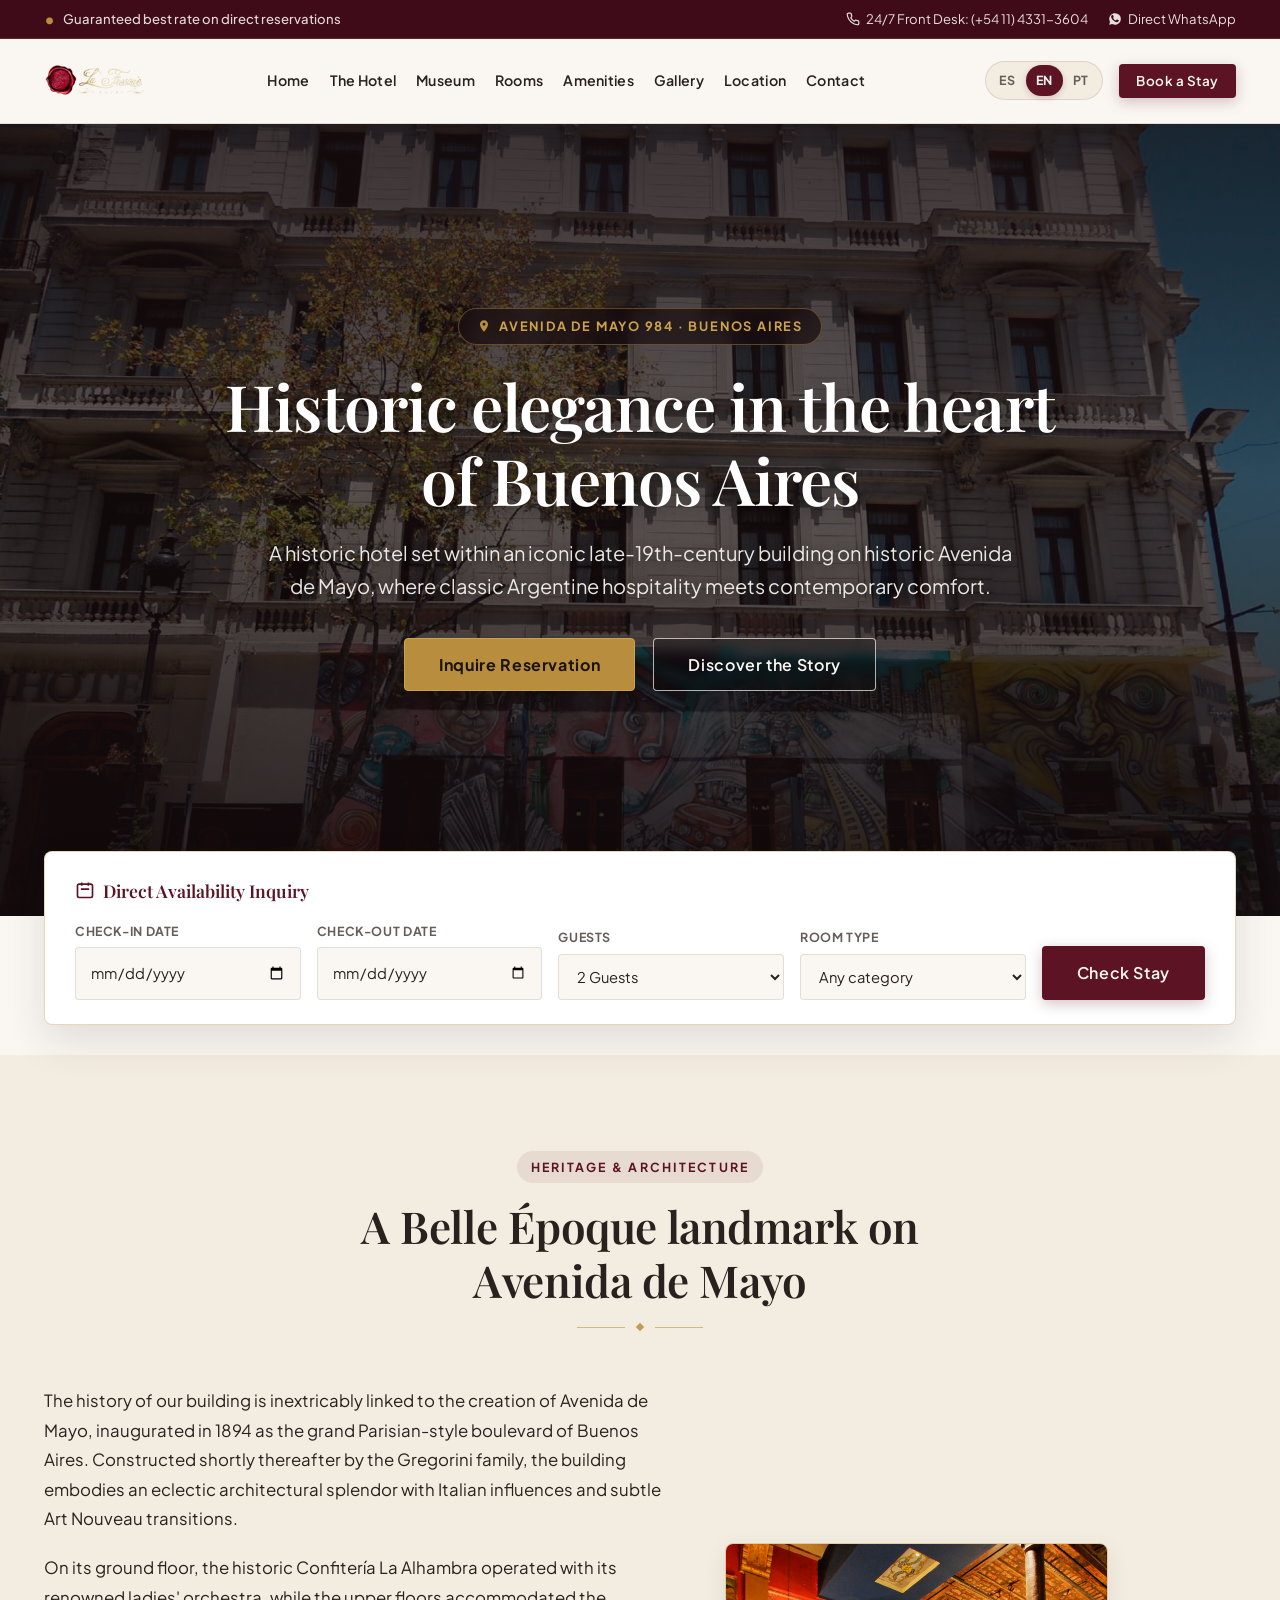
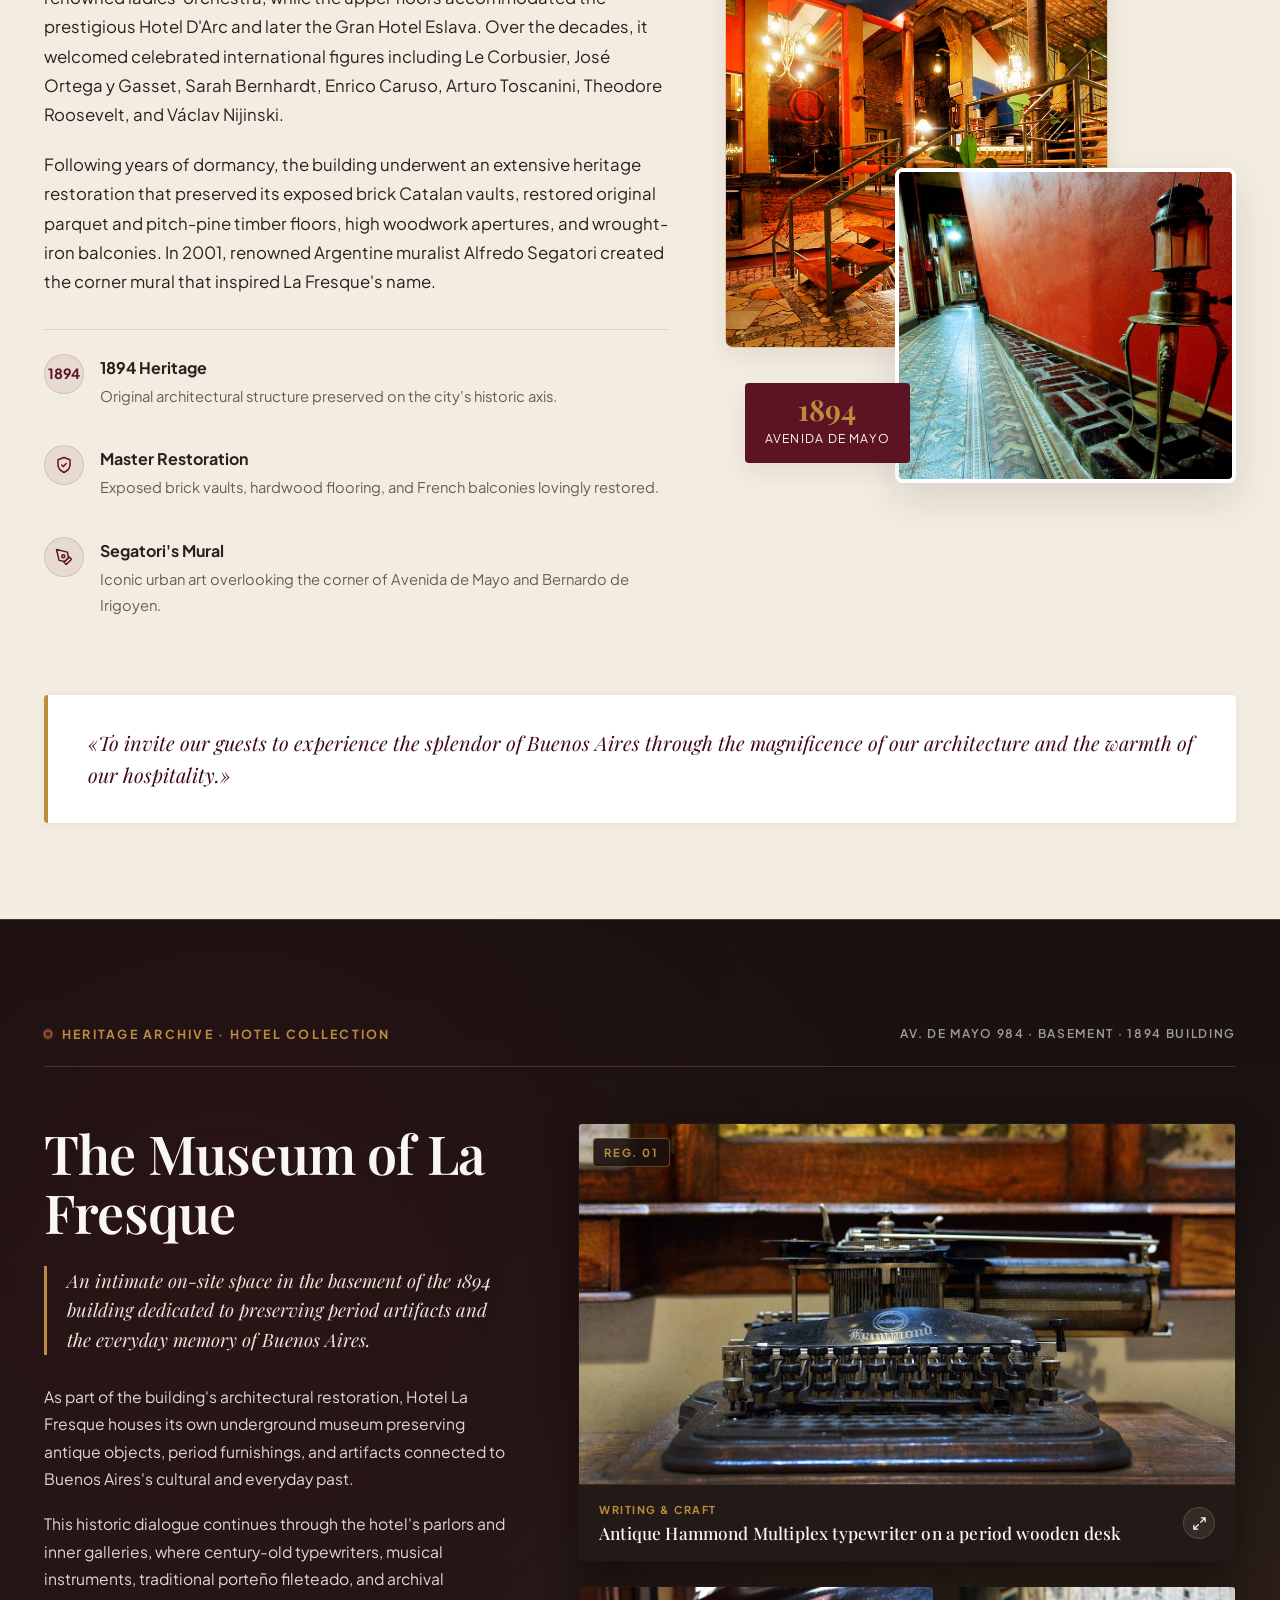
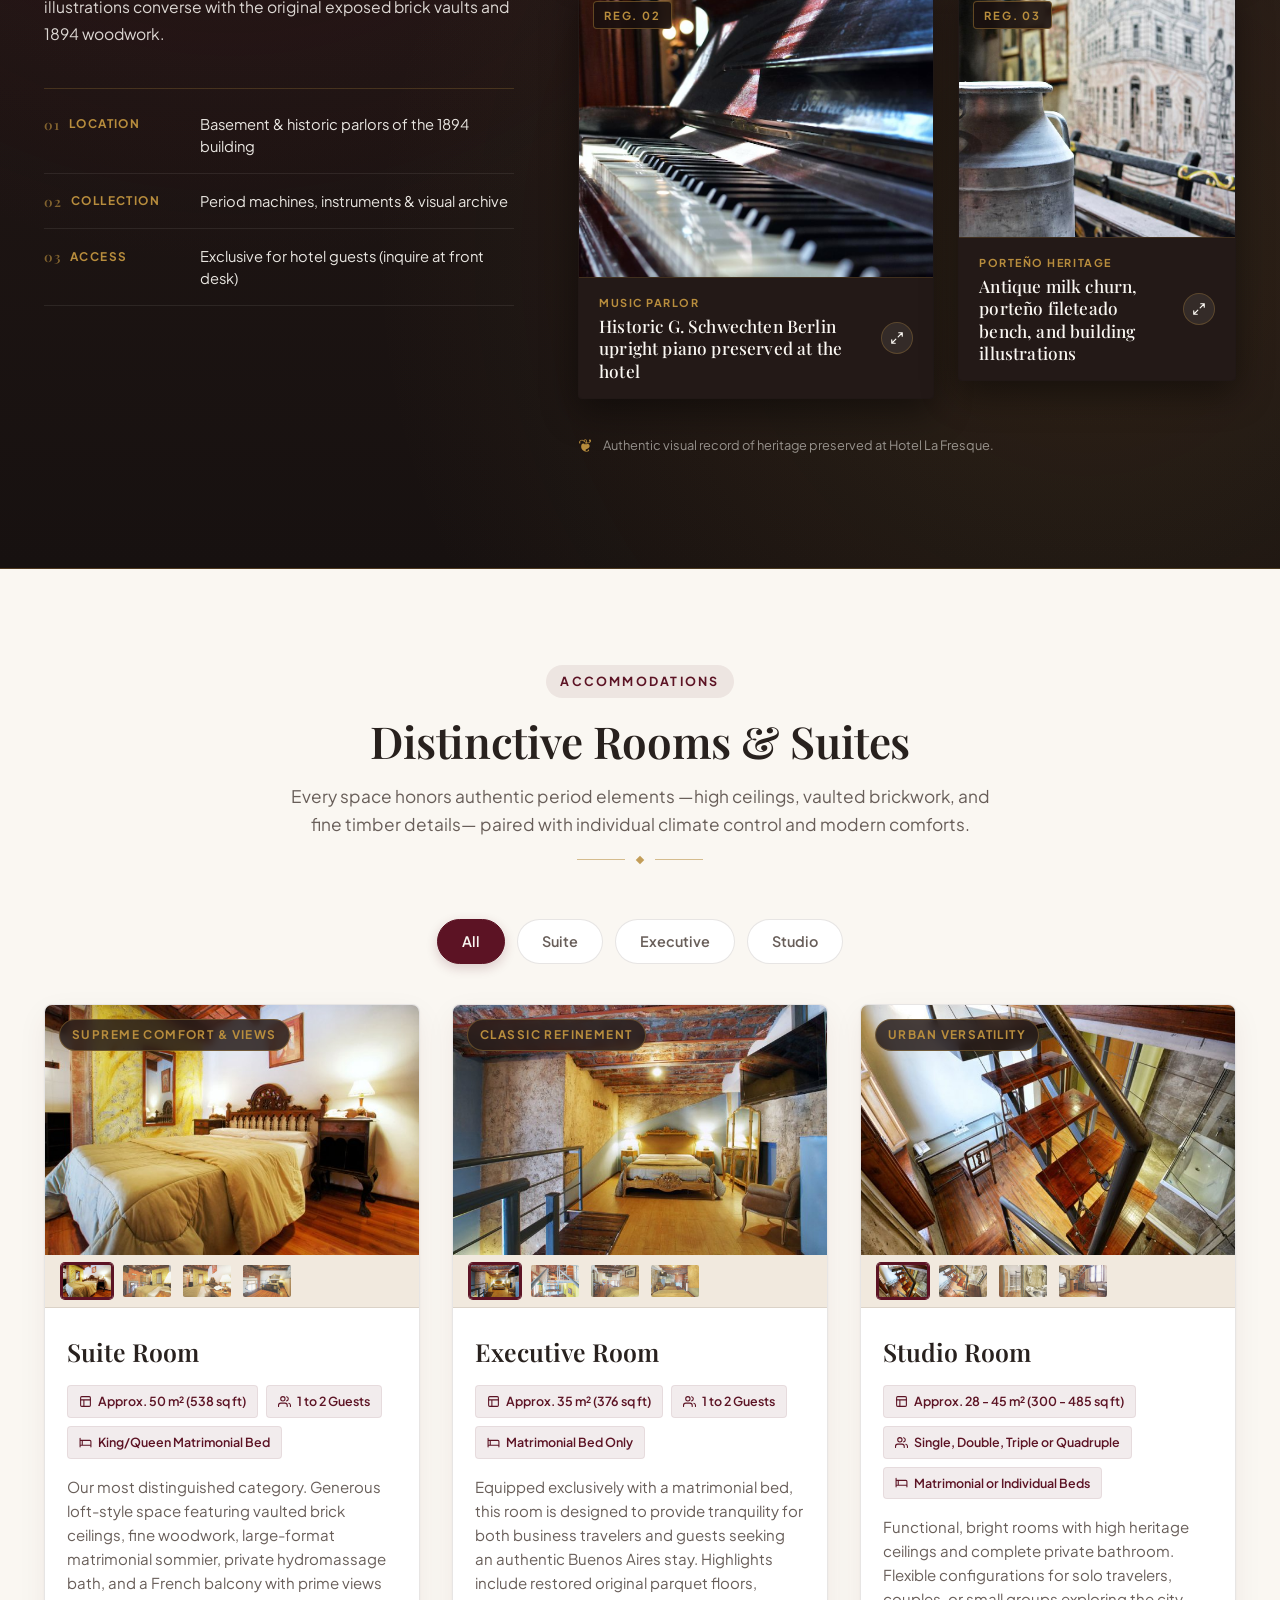
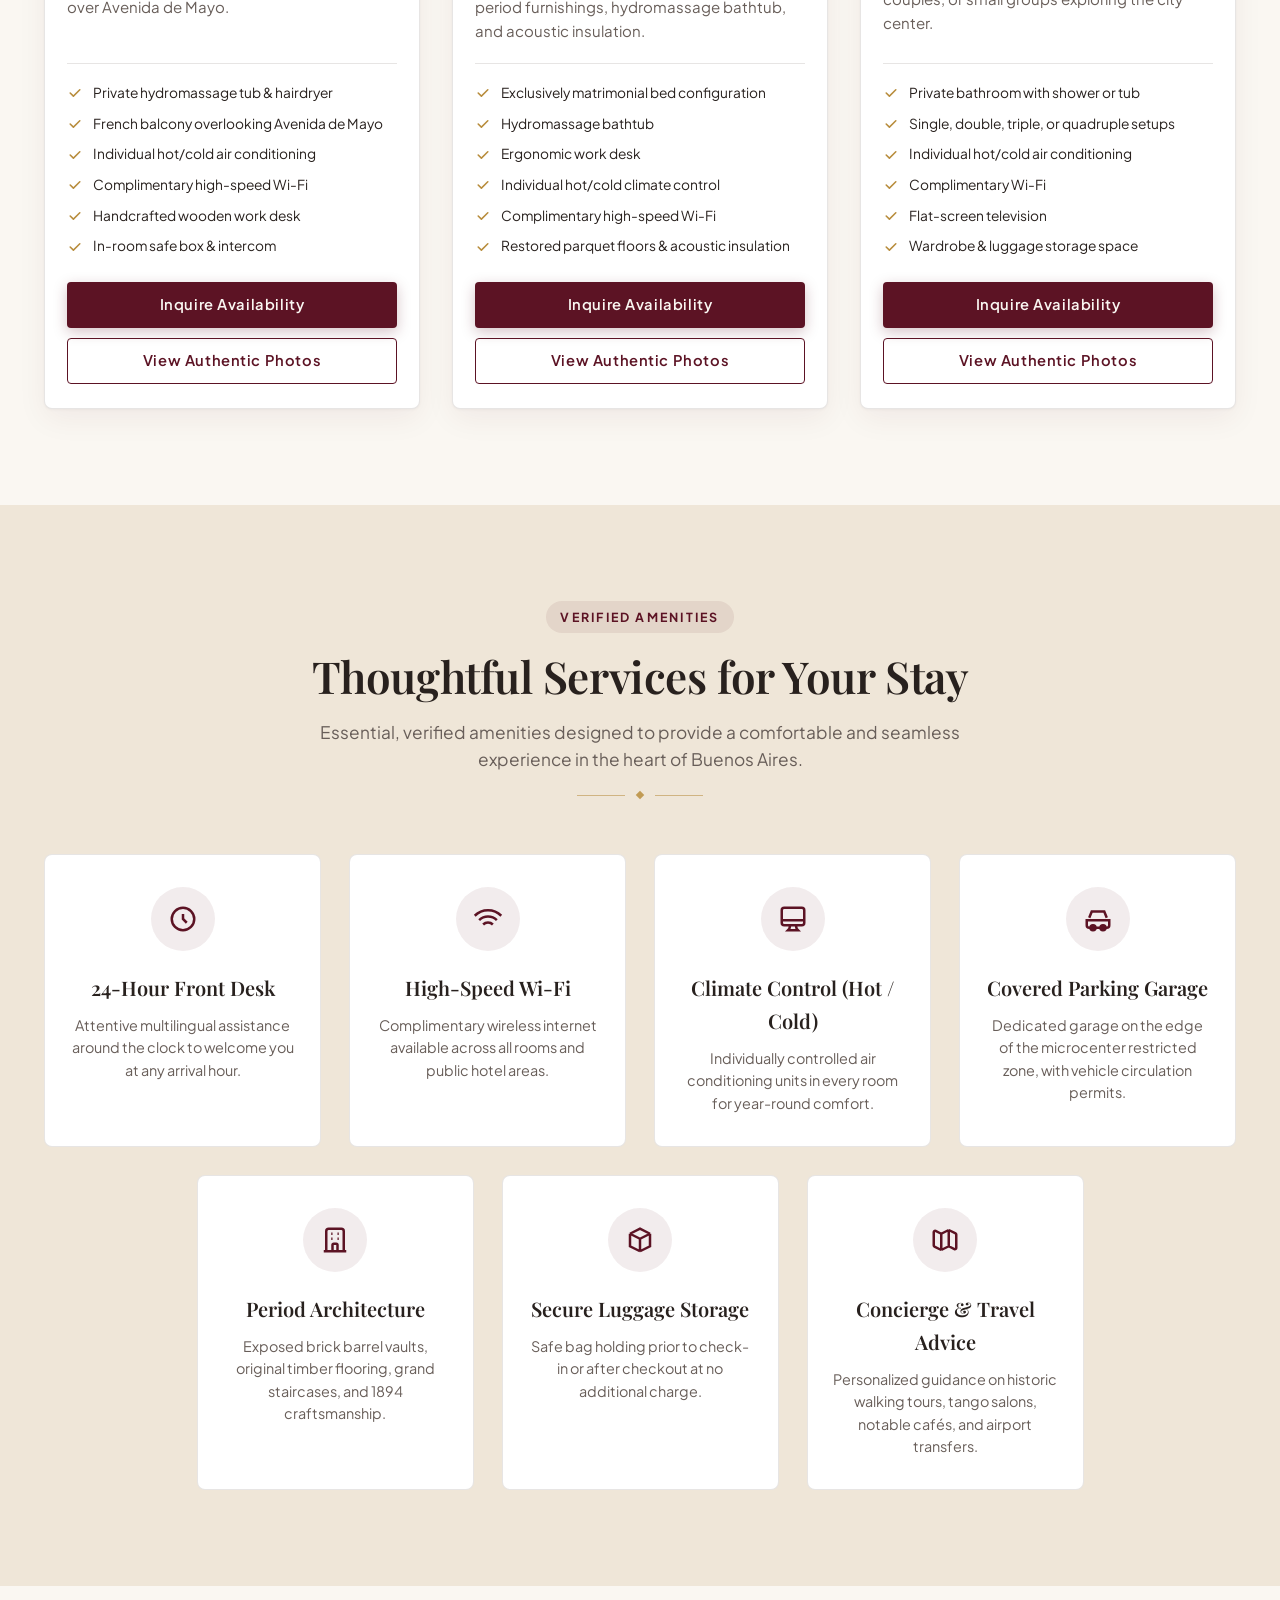
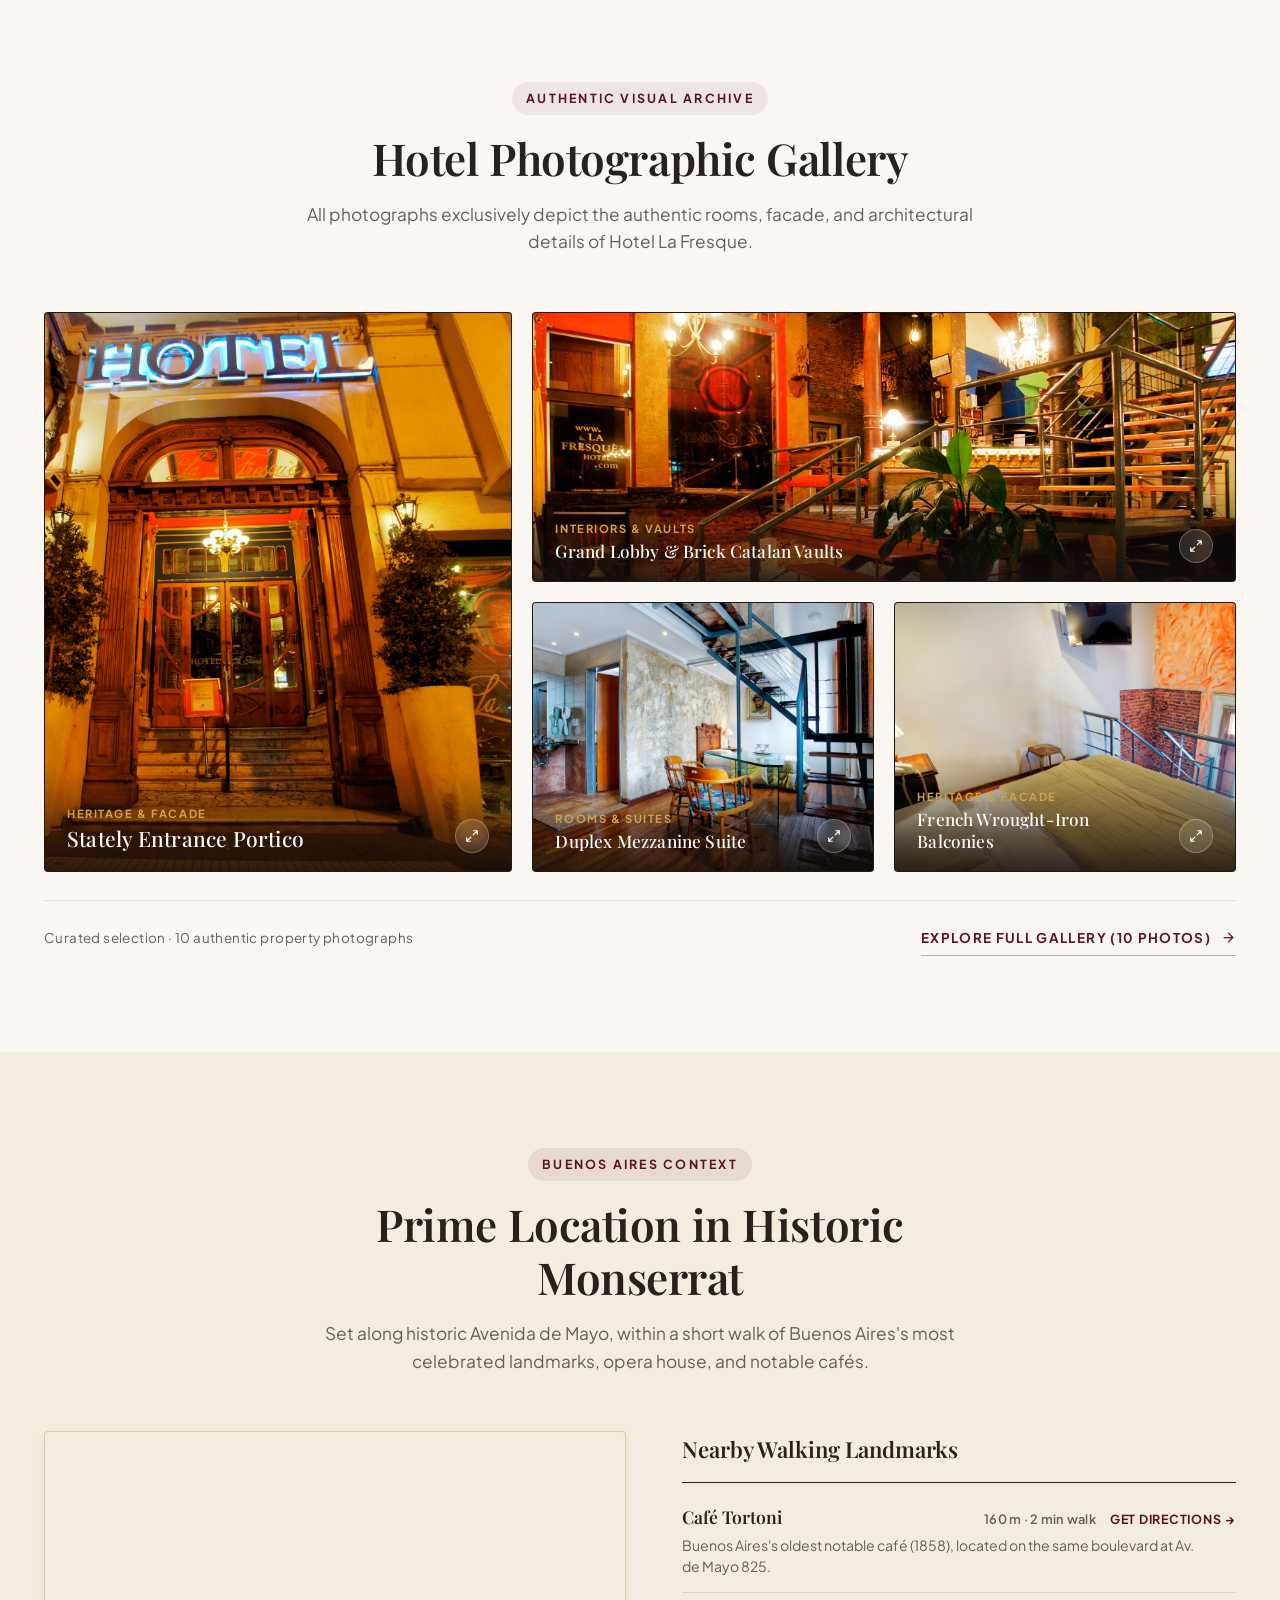
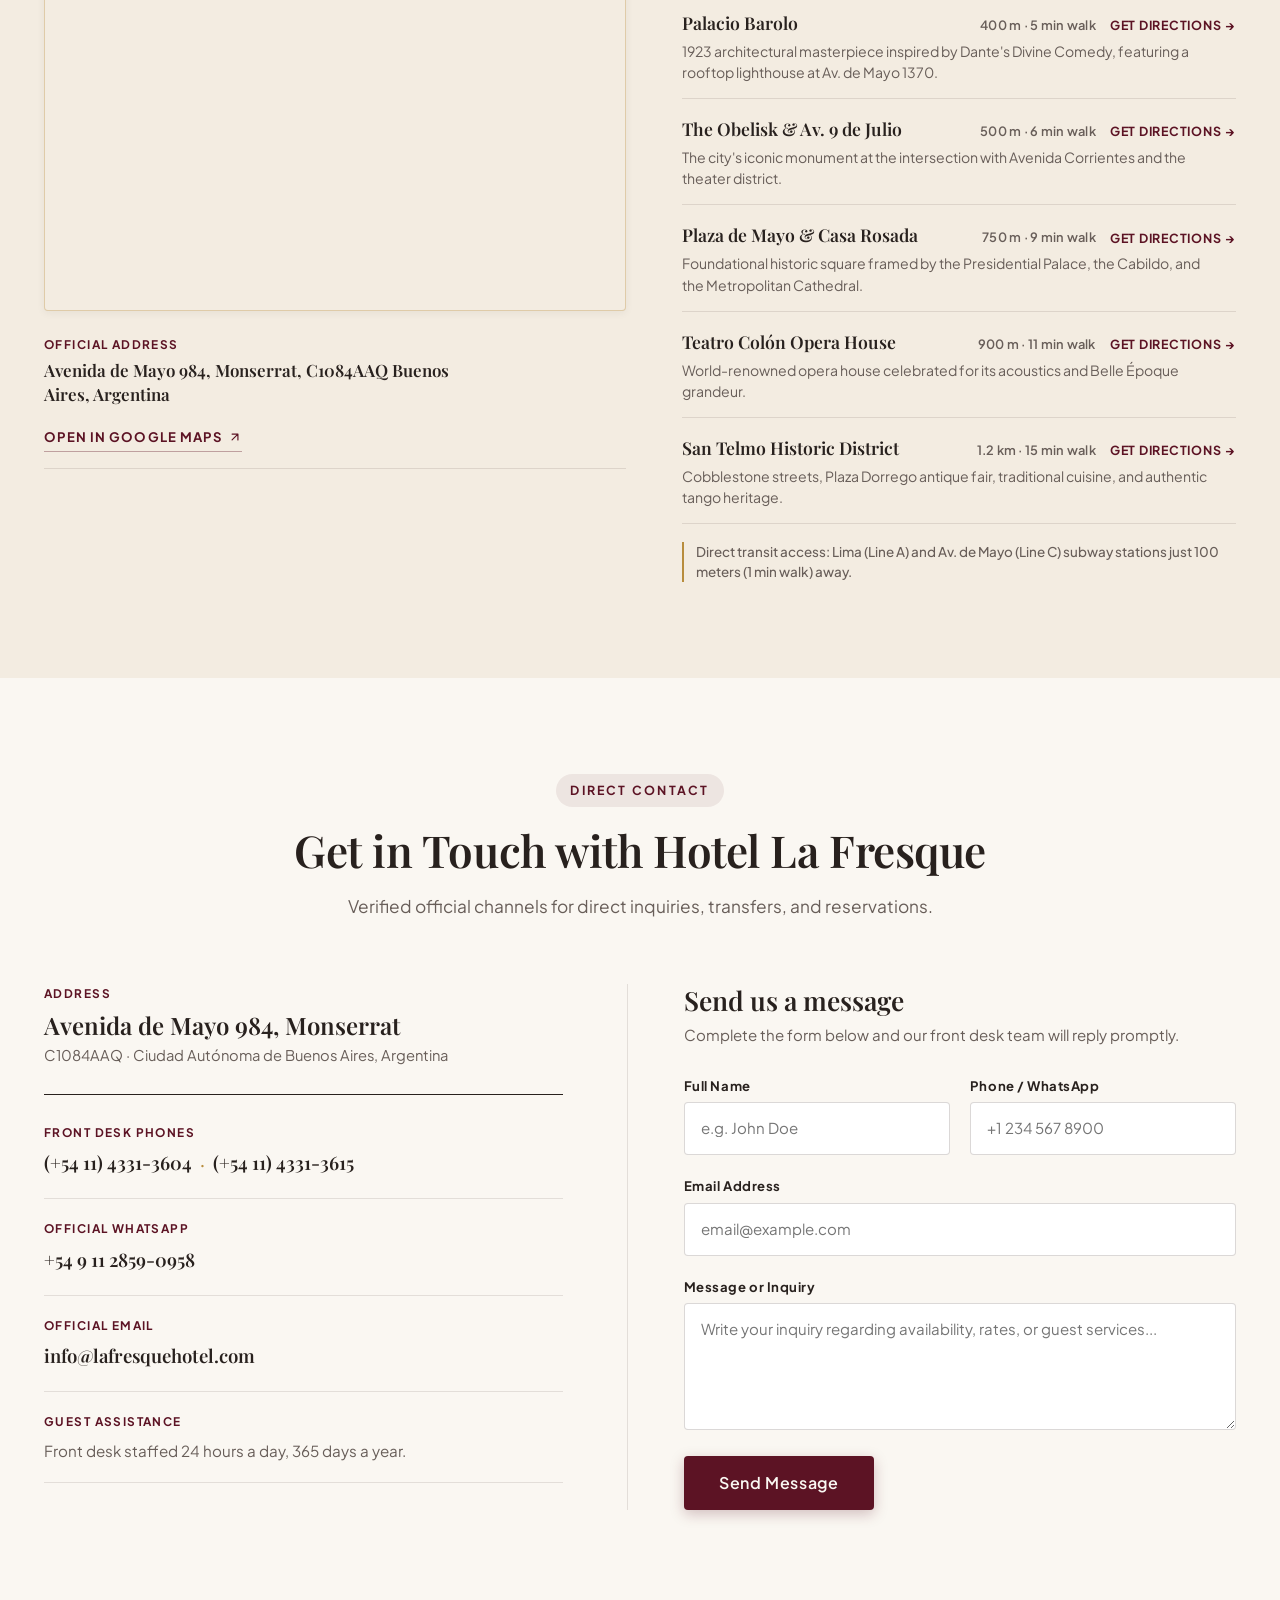
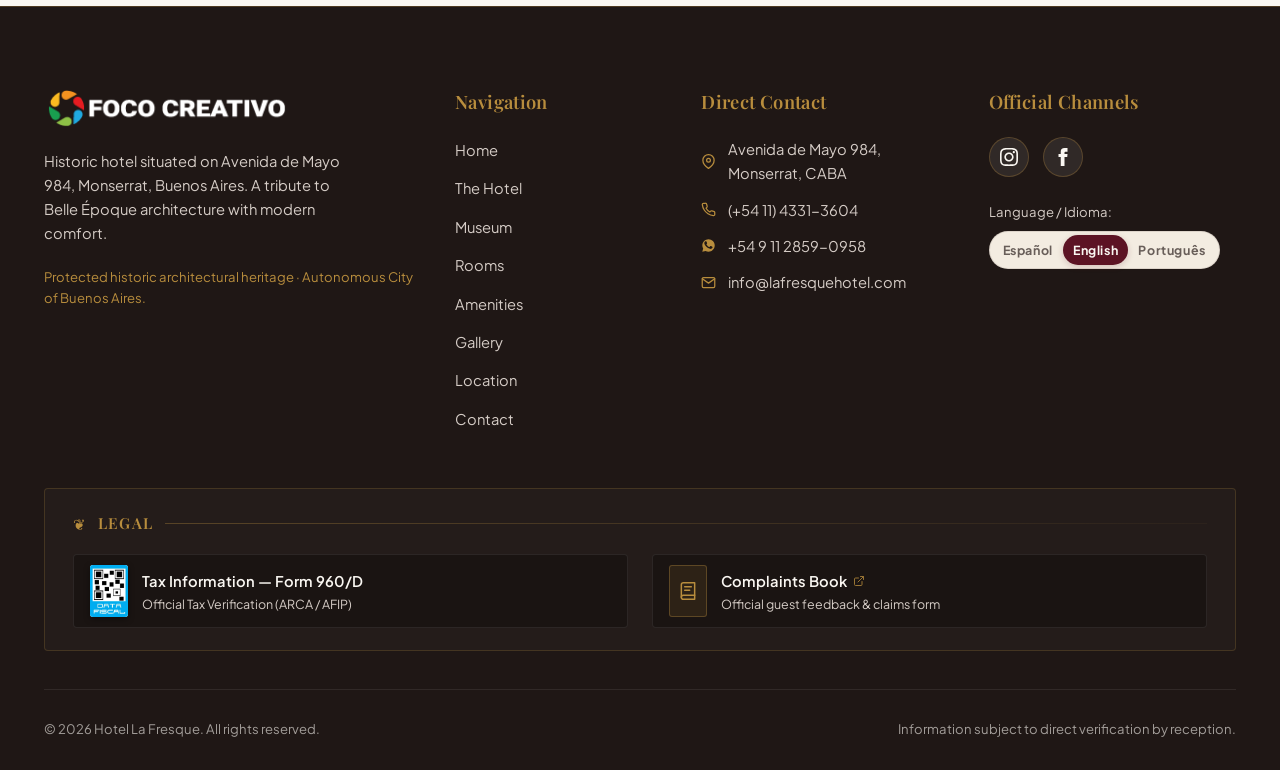
==== commit d825d4b6: "Work from the phone" ====
--- a/index.html
+++ b/index.html
@@ -1378,6 +1378,65 @@
         </div>
       </div>
 
+      <!-- Legal Access Section (Legales) -->
+      <div class="footer-legal-section" aria-label="Accesos legales y reglamentarios">
+        <div class="footer-legal-header">
+          <span class="footer-legal-ornament" aria-hidden="true">❦</span>
+          <h4 class="footer-legal-title" data-i18n="footer_legal_title">Legales</h4>
+          <span class="footer-legal-line" aria-hidden="true"></span>
+        </div>
+
+        <div class="footer-legal-grid">
+          <!-- 1. Data Fiscal — Formulario 960/D -->
+          <div class="footer-legal-item">
+            <a href="http://qr.afip.gob.ar/?qr=" 
+               target="_F960AFIPInfo" 
+               rel="noopener noreferrer" 
+               class="footer-legal-link footer-legal-afip" 
+               aria-label="Data Fiscal — Formulario 960/D (AFIP / ARCA)">
+              <div class="footer-afip-img-wrap">
+                <img src="https://www.afip.gob.ar/images/f960/DATAWEB.jpg" 
+                     onerror="this.onerror=null;this.src='assets/images/DATAWEB.jpg';" 
+                     alt="Data Fiscal - Formulario 960/D" 
+                     class="footer-afip-banner" 
+                     width="38" 
+                     height="52" 
+                     loading="lazy">
+              </div>
+              <div class="footer-legal-info">
+                <span class="footer-legal-name" data-i18n="footer_legal_afip_name">Data Fiscal — Formulario 960/D</span>
+                <span class="footer-legal-detail" data-i18n="footer_legal_afip_detail">Constatación fiscal oficial ARCA / AFIP</span>
+              </div>
+            </a>
+          </div>
+
+          <!-- 2. Libro de quejas -->
+          <div class="footer-legal-item">
+            <a href="https://form.jotform.com/230295556126053" 
+               target="_blank" 
+               rel="noopener noreferrer" 
+               class="footer-legal-link footer-legal-complaints" 
+               aria-label="Libro de quejas oficial del hotel (abre en pestaña nueva)">
+              <div class="footer-complaints-icon-wrap" aria-hidden="true">
+                <svg width="20" height="20" viewBox="0 0 24 24" fill="none" stroke="currentColor" stroke-width="1.8" stroke-linecap="round" stroke-linejoin="round">
+                  <path d="M4 19.5A2.5 2.5 0 0 1 6.5 17H20"/>
+                  <path d="M6.5 2H20v20H6.5A2.5 2.5 0 0 1 4 19.5v-15A2.5 2.5 0 0 1 6.5 2z"/>
+                  <line x1="8" y1="7" x2="16" y2="7"/>
+                  <line x1="8" y1="11" x2="14" y2="11"/>
+                </svg>
+              </div>
+              <div class="footer-legal-info">
+                <span class="footer-legal-name">
+                  <span data-i18n="footer_legal_complaints_name">Libro de quejas</span>
+                  <svg width="12" height="12" viewBox="0 0 24 24" fill="none" stroke="currentColor" stroke-width="2" stroke-linecap="round" stroke-linejoin="round" class="footer-external-icon" aria-hidden="true"><path d="M18 13v6a2 2 0 0 1-2 2H5a2 2 0 0 1-2-2V8a2 2 0 0 1 2-2h6"/><polyline points="15 3 21 3 21 9"/><line x1="10" y1="14" x2="21" y2="3"/></svg>
+                </span>
+                <span class="footer-legal-detail" data-i18n="footer_legal_complaints_detail">Formulario oficial de atención al huésped</span>
+              </div>
+            </a>
+          </div>
+        </div>
+      </div>
+
       <div class="footer-bottom-bar">
         <div>
           &copy; <span id="currentYear">2026</span> <span data-i18n="footer_rights">Hotel La Fresque. Todos los derechos reservados.</span>
--- a/assets/css/main.css
+++ b/assets/css/main.css
@@ -916,185 +916,301 @@
   line-height: 1.6;
 }
 
-/* --- On-Site Museum Section (#museum) --- */
+/* --- On-Site Museum Section (#museum) — Asymmetric Editorial Architecture --- */
 .section-museum {
-  background: linear-gradient(180deg, #F6F0E6 0%, #EFE6D8 100%);
-  border-top: 1px solid var(--border-gold);
-  border-bottom: 1px solid var(--border-gold);
+  background-color: #1A1311;
+  background-image: 
+    radial-gradient(circle at 18% 25%, rgba(92, 19, 36, 0.22) 0%, transparent 45%),
+    radial-gradient(circle at 85% 75%, rgba(184, 141, 61, 0.12) 0%, transparent 50%),
+    linear-gradient(180deg, #181110 0%, #201614 50%, #171110 100%);
+  color: var(--color-text-inverse);
+  padding-top: 104px;
+  padding-bottom: 112px;
+  border-top: 1px solid rgba(184, 141, 61, 0.32);
+  border-bottom: 1px solid rgba(184, 141, 61, 0.32);
   position: relative;
-}
-
-.museum-editorial-grid {
+  overflow: hidden;
+}
+
+/* Archival Publication Masthead */
+.museum-masthead {
+  display: flex;
+  align-items: center;
+  justify-content: space-between;
+  gap: 20px;
+  padding-bottom: 22px;
+  margin-bottom: 56px;
+  border-bottom: 1px solid rgba(184, 141, 61, 0.28);
+  flex-wrap: wrap;
+}
+
+.museum-masthead-label {
+  display: inline-flex;
+  align-items: center;
+  gap: 10px;
+  font-size: 0.78rem;
+  font-weight: 700;
+  letter-spacing: 0.18em;
+  text-transform: uppercase;
+  color: var(--color-gold);
+}
+
+.museum-seal-dot {
+  width: 8px;
+  height: 8px;
+  border-radius: 50%;
+  background: var(--color-burgundy);
+  border: 1px solid var(--color-gold);
+  box-shadow: 0 0 0 2px rgba(184, 141, 61, 0.2);
+}
+
+.museum-masthead-folio {
+  font-size: 0.75rem;
+  font-weight: 600;
+  letter-spacing: 0.14em;
+  text-transform: uppercase;
+  color: rgba(250, 247, 242, 0.6);
+  font-family: var(--font-sans);
+}
+
+/* Asymmetric 2-Column Editorial Grid (5fr / 7fr) */
+.museum-editorial-spread {
   display: grid;
-  grid-template-columns: 1.05fr 0.95fr;
-  gap: 48px;
+  grid-template-columns: 5fr 7fr;
+  gap: 64px;
   align-items: start;
-  margin-bottom: 48px;
-}
-
-.museum-narrative p {
-  font-size: 1.04rem;
-  line-height: 1.78;
-  color: var(--color-text-main);
-  margin-bottom: 18px;
-}
-
-.museum-narrative p:last-child {
-  margin-bottom: 0;
-}
-
-.museum-pillars {
-  display: flex;
-  flex-direction: column;
+}
+
+/* Left Column: Editorial Intro & Colophon */
+.museum-editorial-intro {
+  display: flex;
+  flex-direction: column;
+}
+
+.museum-hero-title {
+  font-size: clamp(2.35rem, 4.2vw, 3.4rem);
+  font-weight: 600;
+  line-height: 1.1;
+  color: var(--color-text-inverse);
+  letter-spacing: -0.015em;
+  margin-bottom: 24px;
+}
+
+.museum-deck {
+  font-size: 1.16rem;
+  font-style: italic;
+  line-height: 1.6;
+  color: #EDE3D4;
+  margin-bottom: 28px;
+  padding-left: 20px;
+  border-left: 3px solid var(--color-gold);
+}
+
+.museum-body-text {
+  display: flex;
+  flex-direction: column;
+  gap: 18px;
+  font-size: 0.98rem;
+  line-height: 1.75;
+  color: rgba(250, 247, 242, 0.86);
+  margin-bottom: 40px;
+}
+
+/* Archival Catalog Colophon / Ficha Catalográfica */
+.museum-colophon {
+  display: flex;
+  flex-direction: column;
+  border-top: 1px solid rgba(184, 141, 61, 0.25);
+  padding-top: 8px;
+  margin: 0;
+}
+
+.colophon-row {
+  display: grid;
+  grid-template-columns: 140px 1fr;
+  align-items: baseline;
   gap: 16px;
-  background: var(--bg-surface);
-  padding: 28px 30px;
-  border-radius: var(--radius-md);
-  border: 1px solid var(--border-gold);
-  box-shadow: var(--shadow-sm);
-}
-
-.museum-pillar-item {
-  display: flex;
-  align-items: flex-start;
+  padding: 16px 0;
+  border-bottom: 1px solid rgba(250, 247, 242, 0.08);
+}
+
+.colophon-term {
+  display: flex;
+  align-items: center;
+  gap: 8px;
+  font-size: 0.74rem;
+  font-weight: 700;
+  letter-spacing: 0.12em;
+  text-transform: uppercase;
+  color: var(--color-gold);
+}
+
+.colophon-num {
+  font-family: var(--font-serif);
+  font-size: 0.85rem;
+  font-weight: 600;
+  color: rgba(184, 141, 61, 0.65);
+}
+
+.colophon-def {
+  font-size: 0.92rem;
+  color: rgba(250, 247, 242, 0.92);
+  line-height: 1.5;
+  margin: 0;
+}
+
+/* Right Column: Asymmetric Visual Composition */
+.museum-visual-spread {
+  display: flex;
+  flex-direction: column;
+  gap: 24px;
+}
+
+/* Museum Plates Framing */
+.museum-plate {
+  margin: 0;
+  background: #251B18;
+  border-radius: var(--radius-sm);
+  border: 1px solid rgba(184, 141, 61, 0.32);
+  box-shadow: 0 12px 36px rgba(0, 0, 0, 0.45);
+  display: flex;
+  flex-direction: column;
+  overflow: hidden;
+  transition: transform var(--transition-smooth), border-color var(--transition-smooth), box-shadow var(--transition-smooth);
+}
+
+.museum-plate:hover {
+  transform: translateY(-4px);
+  border-color: var(--color-gold);
+  box-shadow: 0 18px 44px rgba(0, 0, 0, 0.6);
+}
+
+.museum-plate-media {
+  position: relative;
+  overflow: hidden;
+  background: #110B0A;
+}
+
+.museum-plate-featured .museum-plate-media {
+  height: 360px;
+}
+
+.museum-plate-media img {
+  width: 100%;
+  height: 100%;
+  object-fit: cover;
+  object-position: center;
+  display: block;
+  transition: transform 0.8s cubic-bezier(0.16, 1, 0.3, 1), filter 0.35s ease;
+}
+
+.museum-plate:hover .museum-plate-media img {
+  transform: scale(1.04);
+  filter: brightness(0.92);
+}
+
+.museum-plate-tag {
+  position: absolute;
+  top: 14px;
+  left: 14px;
+  background: rgba(24, 15, 14, 0.88);
+  backdrop-filter: blur(6px);
+  -webkit-backdrop-filter: blur(6px);
+  color: var(--color-gold);
+  border: 1px solid rgba(184, 141, 61, 0.45);
+  font-size: 0.7rem;
+  font-weight: 700;
+  letter-spacing: 0.16em;
+  padding: 4px 10px;
+  border-radius: var(--radius-sm);
+}
+
+/* Below-image archival caption label bar */
+.museum-plate-caption {
+  padding: 16px 20px;
+  background: #231917;
+  border-top: 1px solid rgba(184, 141, 61, 0.2);
+  display: flex;
+  align-items: center;
+  justify-content: space-between;
   gap: 16px;
-  padding-bottom: 16px;
-  border-bottom: 1px solid var(--border-subtle);
-}
-
-.museum-pillar-item:last-child {
-  padding-bottom: 0;
-  border-bottom: none;
-}
-
-.museum-pillar-icon {
-  width: 40px;
-  height: 40px;
-  min-width: 40px;
-  border-radius: 50%;
-  background: var(--color-burgundy-soft);
-  color: var(--color-burgundy);
-  display: flex;
-  align-items: center;
-  justify-content: center;
-  border: 1px solid rgba(92, 19, 36, 0.14);
-}
-
-.museum-pillar-title {
-  font-family: var(--font-serif);
-  font-size: 1.15rem;
-  font-weight: 600;
-  color: var(--color-text-main);
-  margin-bottom: 3px;
-}
-
-.museum-pillar-desc {
-  font-size: 0.9rem;
-  color: var(--color-text-muted);
-  line-height: 1.5;
-}
-
-.museum-showcase-grid {
-  display: grid;
-  grid-template-columns: repeat(4, 1fr);
-  gap: 22px;
-}
-
-.museum-photo-card {
-  height: 280px;
-  border-radius: var(--radius-md);
-  border: 1px solid var(--border-gold);
-  box-shadow: var(--shadow-sm);
-}
-
-.museum-photo-caption {
-  position: absolute;
-  bottom: 0;
-  left: 0;
-  right: 0;
-  padding: 28px 18px 16px 18px;
-  background: linear-gradient(180deg, rgba(20, 14, 12, 0) 0%, rgba(20, 14, 12, 0.88) 100%);
-  color: #FFFFFF;
-  display: flex;
-  flex-direction: column;
-  gap: 4px;
-}
-
-.museum-caption-kicker {
+}
+
+.museum-plate-caption-meta {
+  display: flex;
+  flex-direction: column;
+  gap: 3px;
+}
+
+.museum-plate-kicker {
   font-size: 0.68rem;
   font-weight: 700;
   text-transform: uppercase;
-  letter-spacing: 0.13em;
-  color: var(--color-gold-hover);
-}
-
-.museum-caption-title {
-  font-family: var(--font-serif);
-  font-size: 0.98rem;
+  letter-spacing: 0.14em;
+  color: var(--color-gold);
+}
+
+.museum-plate-title {
+  font-size: 1rem;
   font-weight: 500;
   color: var(--color-text-inverse);
-  line-height: 1.32;
-}
-
-.museum-photo-slot {
-  height: 280px;
-  border-radius: var(--radius-md);
-  background: rgba(255, 253, 249, 0.72);
-  border: 1.5px dashed var(--color-gold);
+  line-height: 1.35;
+}
+
+.museum-plate-zoom {
+  width: 32px;
+  height: 32px;
+  min-width: 32px;
+  border-radius: 50%;
+  background: rgba(250, 247, 242, 0.08);
+  border: 1px solid rgba(184, 141, 61, 0.3);
+  color: var(--color-text-inverse);
   display: flex;
   align-items: center;
   justify-content: center;
-  padding: 24px 20px;
-  text-align: center;
-  transition: background var(--transition-smooth), border-color var(--transition-smooth);
-}
-
-.museum-photo-slot:hover {
-  background: var(--bg-surface);
-  border-color: var(--color-burgundy);
-}
-
-.museum-slot-inner {
-  display: flex;
-  flex-direction: column;
-  align-items: center;
-  gap: 8px;
-  max-width: 240px;
-}
-
-.museum-slot-icon {
-  width: 48px;
-  height: 48px;
-  border-radius: 50%;
-  background: rgba(184, 141, 61, 0.14);
-  color: var(--color-burgundy);
-  display: flex;
-  align-items: center;
-  justify-content: center;
-  margin-bottom: 4px;
-  border: 1px solid rgba(184, 141, 61, 0.35);
-}
-
-.museum-slot-kicker {
-  font-size: 0.68rem;
-  font-weight: 700;
-  text-transform: uppercase;
-  letter-spacing: 0.12em;
-  color: var(--color-burgundy);
-}
-
-.museum-slot-title {
-  font-family: var(--font-serif);
-  font-size: 1.12rem;
-  font-weight: 600;
-  color: var(--color-text-main);
-  line-height: 1.3;
-}
-
-.museum-slot-desc {
-  font-size: 0.84rem;
-  color: var(--color-text-muted);
-  line-height: 1.5;
+  transition: all var(--transition-fast);
+}
+
+.museum-plate:hover .museum-plate-zoom {
+  background: var(--color-burgundy);
+  border-color: var(--color-gold);
+  color: var(--color-text-inverse);
+}
+
+/* Asymmetric Lower Tier */
+.museum-plates-subtier {
+  display: grid;
+  grid-template-columns: 1.18fr 0.92fr;
+  gap: 24px;
+  align-items: start;
+}
+
+.museum-plate-piano .museum-plate-media {
+  height: 290px;
+}
+
+.museum-plate-fileteado {
+  margin-top: 24px;
+}
+
+.museum-plate-fileteado .museum-plate-media {
+  height: 250px;
+}
+
+/* Archival Notice Footer */
+.museum-archive-footer {
+  display: flex;
+  align-items: center;
+  gap: 10px;
+  padding-top: 12px;
+  font-size: 0.8rem;
+  color: rgba(250, 247, 242, 0.55);
+}
+
+.museum-archive-seal {
+  color: var(--color-gold);
+  font-size: 1.1rem;
+  line-height: 1;
 }
 
 /* --- Rooms Section --- */
@@ -2207,6 +2323,151 @@
   transform: translateY(-2px);
 }
 
+/* --- Footer Legal Section (Legales) --- */
+.footer-legal-section {
+  margin-bottom: 38px;
+  padding: 22px 28px;
+  background: rgba(255, 255, 255, 0.025);
+  border: 1px solid rgba(184, 141, 61, 0.22);
+  border-radius: var(--radius-sm);
+  transition: border-color var(--transition-fast);
+}
+
+.footer-legal-header {
+  display: flex;
+  align-items: center;
+  gap: 12px;
+  margin-bottom: 18px;
+}
+
+.footer-legal-ornament {
+  color: var(--color-gold);
+  font-size: 0.95rem;
+  line-height: 1;
+}
+
+.footer-legal-title {
+  font-family: var(--font-serif);
+  font-size: 0.95rem;
+  font-weight: 600;
+  color: var(--color-gold);
+  letter-spacing: 0.08em;
+  text-transform: uppercase;
+  margin: 0;
+  white-space: nowrap;
+}
+
+.footer-legal-line {
+  flex: 1;
+  height: 1px;
+  background: linear-gradient(to right, rgba(184, 141, 61, 0.35), rgba(184, 141, 61, 0.05));
+}
+
+.footer-legal-grid {
+  display: flex;
+  align-items: center;
+  gap: 24px;
+  flex-wrap: wrap;
+}
+
+.footer-legal-item {
+  flex: 1 1 280px;
+}
+
+.footer-legal-link {
+  display: inline-flex;
+  align-items: center;
+  gap: 14px;
+  padding: 10px 16px;
+  background: rgba(0, 0, 0, 0.28);
+  border: 1px solid rgba(255, 255, 255, 0.08);
+  border-radius: 4px;
+  text-decoration: none;
+  width: 100%;
+  transition: all var(--transition-fast);
+}
+
+.footer-legal-link:hover,
+.footer-legal-link:focus-visible {
+  background: rgba(255, 255, 255, 0.06);
+  border-color: rgba(184, 141, 61, 0.55);
+  transform: translateY(-2px);
+  box-shadow: 0 4px 12px rgba(0, 0, 0, 0.3);
+}
+
+.footer-afip-img-wrap {
+  width: 38px;
+  height: 52px;
+  background: #ffffff;
+  border-radius: 3px;
+  display: flex;
+  align-items: center;
+  justify-content: center;
+  overflow: hidden;
+  box-shadow: 0 2px 6px rgba(0, 0, 0, 0.4);
+  flex-shrink: 0;
+}
+
+.footer-afip-banner {
+  width: 100%;
+  height: 100%;
+  object-fit: cover;
+  display: block;
+}
+
+.footer-complaints-icon-wrap {
+  width: 38px;
+  height: 52px;
+  background: rgba(184, 141, 61, 0.12);
+  border: 1px solid rgba(184, 141, 61, 0.35);
+  border-radius: 3px;
+  color: var(--color-gold);
+  display: flex;
+  align-items: center;
+  justify-content: center;
+  flex-shrink: 0;
+  transition: all var(--transition-fast);
+}
+
+.footer-legal-link:hover .footer-complaints-icon-wrap {
+  background: var(--color-burgundy);
+  border-color: var(--color-burgundy);
+  color: #ffffff;
+}
+
+.footer-legal-info {
+  display: flex;
+  flex-direction: column;
+  gap: 3px;
+  min-width: 0;
+}
+
+.footer-legal-name {
+  font-size: 0.92rem;
+  font-weight: 600;
+  color: var(--color-text-inverse);
+  display: inline-flex;
+  align-items: center;
+  gap: 6px;
+  transition: color var(--transition-fast);
+}
+
+.footer-legal-link:hover .footer-legal-name {
+  color: var(--color-gold);
+}
+
+.footer-legal-detail {
+  font-size: 0.78rem;
+  color: var(--color-text-inverse-muted);
+  line-height: 1.35;
+}
+
+.footer-external-icon {
+  color: var(--color-gold);
+  opacity: 0.8;
+  flex-shrink: 0;
+}
+
 .footer-bottom-bar {
   padding-top: 28px;
   border-top: 1px solid rgba(255, 255, 255, 0.08);
@@ -2299,14 +2560,13 @@
     grid-column: span 2;
   }
 
-  .museum-editorial-grid {
+  .museum-editorial-spread {
     grid-template-columns: 1fr;
-    gap: 32px;
-  }
-
-  .museum-showcase-grid {
-    grid-template-columns: repeat(2, 1fr);
-    gap: 18px;
+    gap: 48px;
+  }
+
+  .museum-plate-featured .museum-plate-media {
+    height: 320px;
   }
 
   .rooms-grid {
@@ -2444,13 +2704,51 @@
     max-width: 100%;
   }
 
-  .museum-showcase-grid {
+  .museum-masthead {
+    flex-direction: column;
+    align-items: flex-start;
+    gap: 8px;
+    margin-bottom: 36px;
+  }
+
+  .museum-hero-title {
+    font-size: clamp(2rem, 8vw, 2.5rem);
+    margin-bottom: 18px;
+  }
+
+  .museum-deck {
+    font-size: 1.05rem;
+    padding-left: 14px;
+    margin-bottom: 22px;
+  }
+
+  .colophon-row {
     grid-template-columns: 1fr;
-    gap: 16px;
-  }
-
-  .museum-pillars {
-    padding: 22px 20px;
+    gap: 4px;
+    padding: 12px 0;
+  }
+
+  .museum-plates-subtier {
+    grid-template-columns: 1fr;
+    gap: 20px;
+  }
+
+  .museum-plate-fileteado {
+    margin-top: 0;
+  }
+
+  .museum-plate-featured .museum-plate-media,
+  .museum-plate-piano .museum-plate-media,
+  .museum-plate-fileteado .museum-plate-media {
+    height: 230px;
+  }
+
+  .museum-plate-caption {
+    padding: 14px 16px;
+  }
+
+  .museum-plate-title {
+    font-size: 0.94rem;
   }
 
   .gallery-editorial-grid {
@@ -2513,6 +2811,22 @@
 
   .footer-top-grid {
     grid-template-columns: 1fr;
+  }
+
+  .footer-legal-section {
+    padding: 16px 14px;
+    margin-bottom: 24px;
+  }
+
+  .footer-legal-grid {
+    flex-direction: column;
+    align-items: stretch;
+    gap: 12px;
+  }
+
+  .footer-legal-item {
+    flex: 1 1 100%;
+    width: 100%;
   }
 
   .footer-bottom-bar {
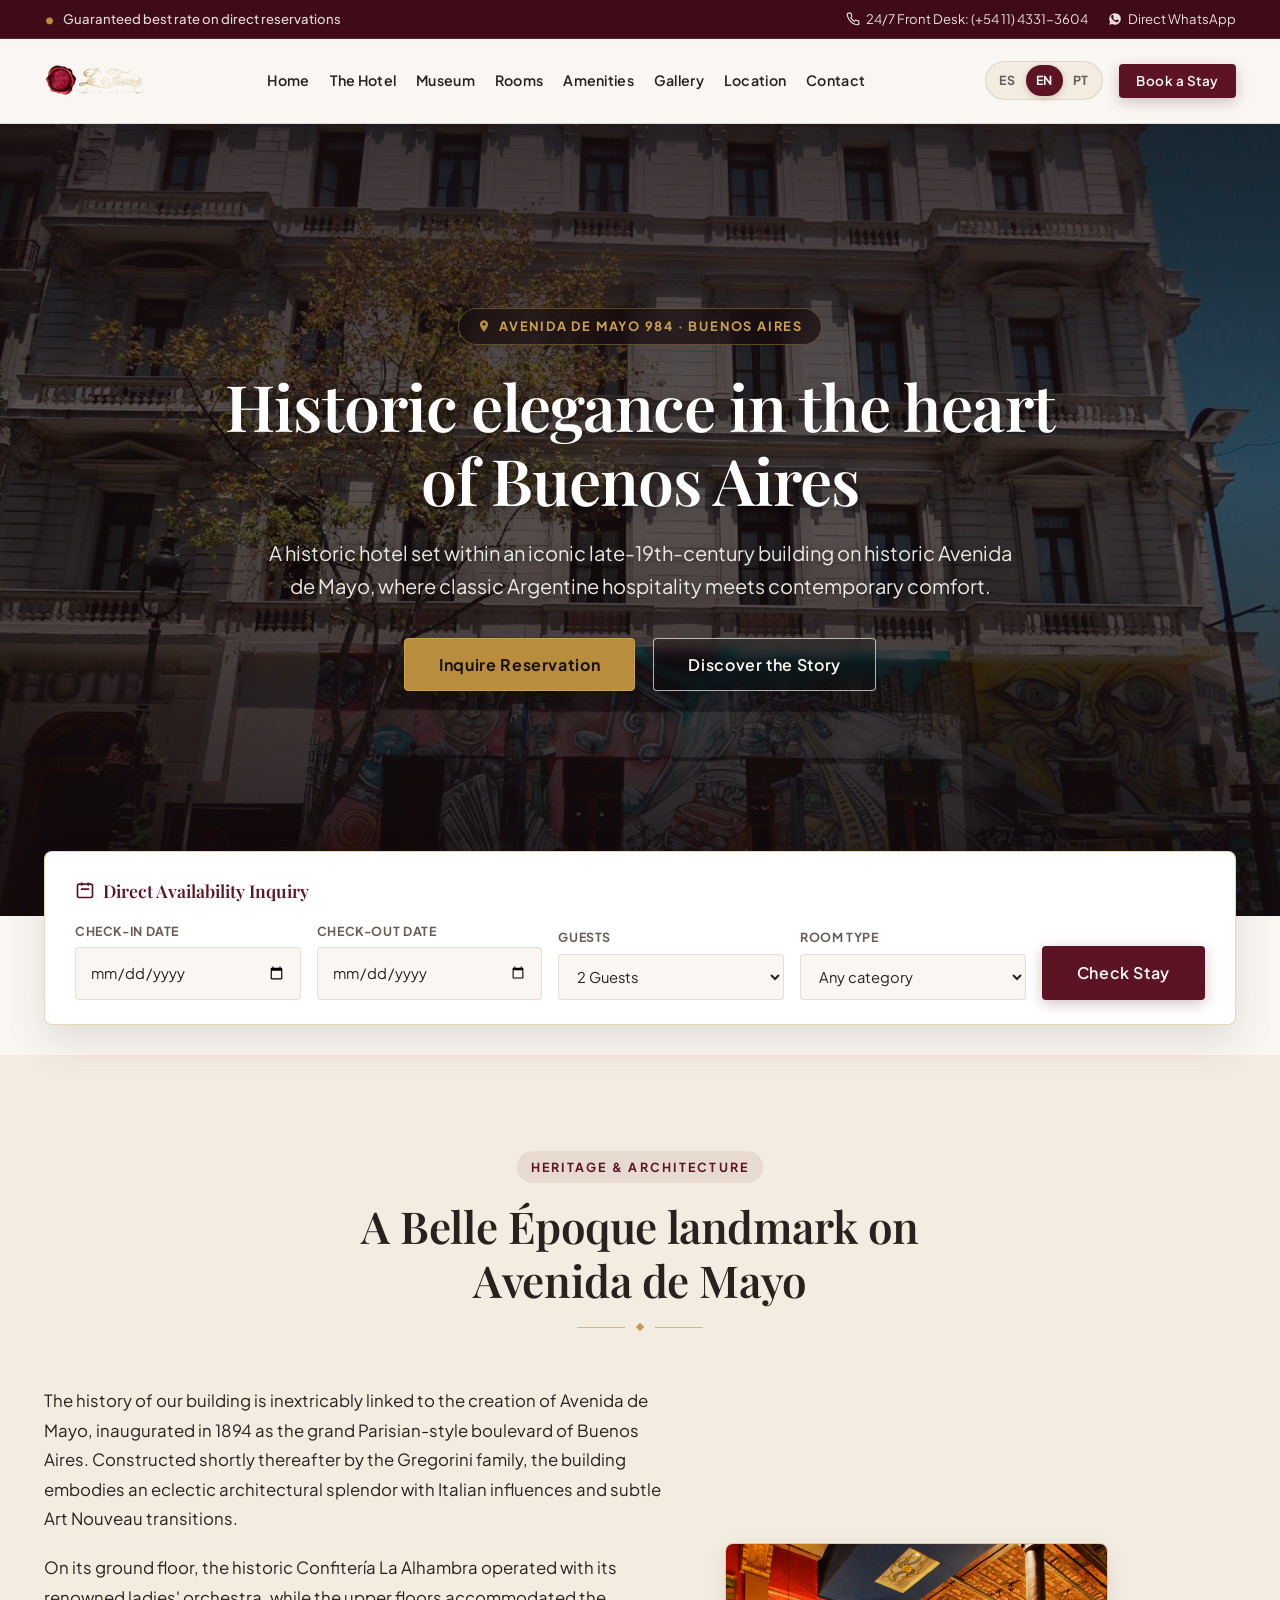
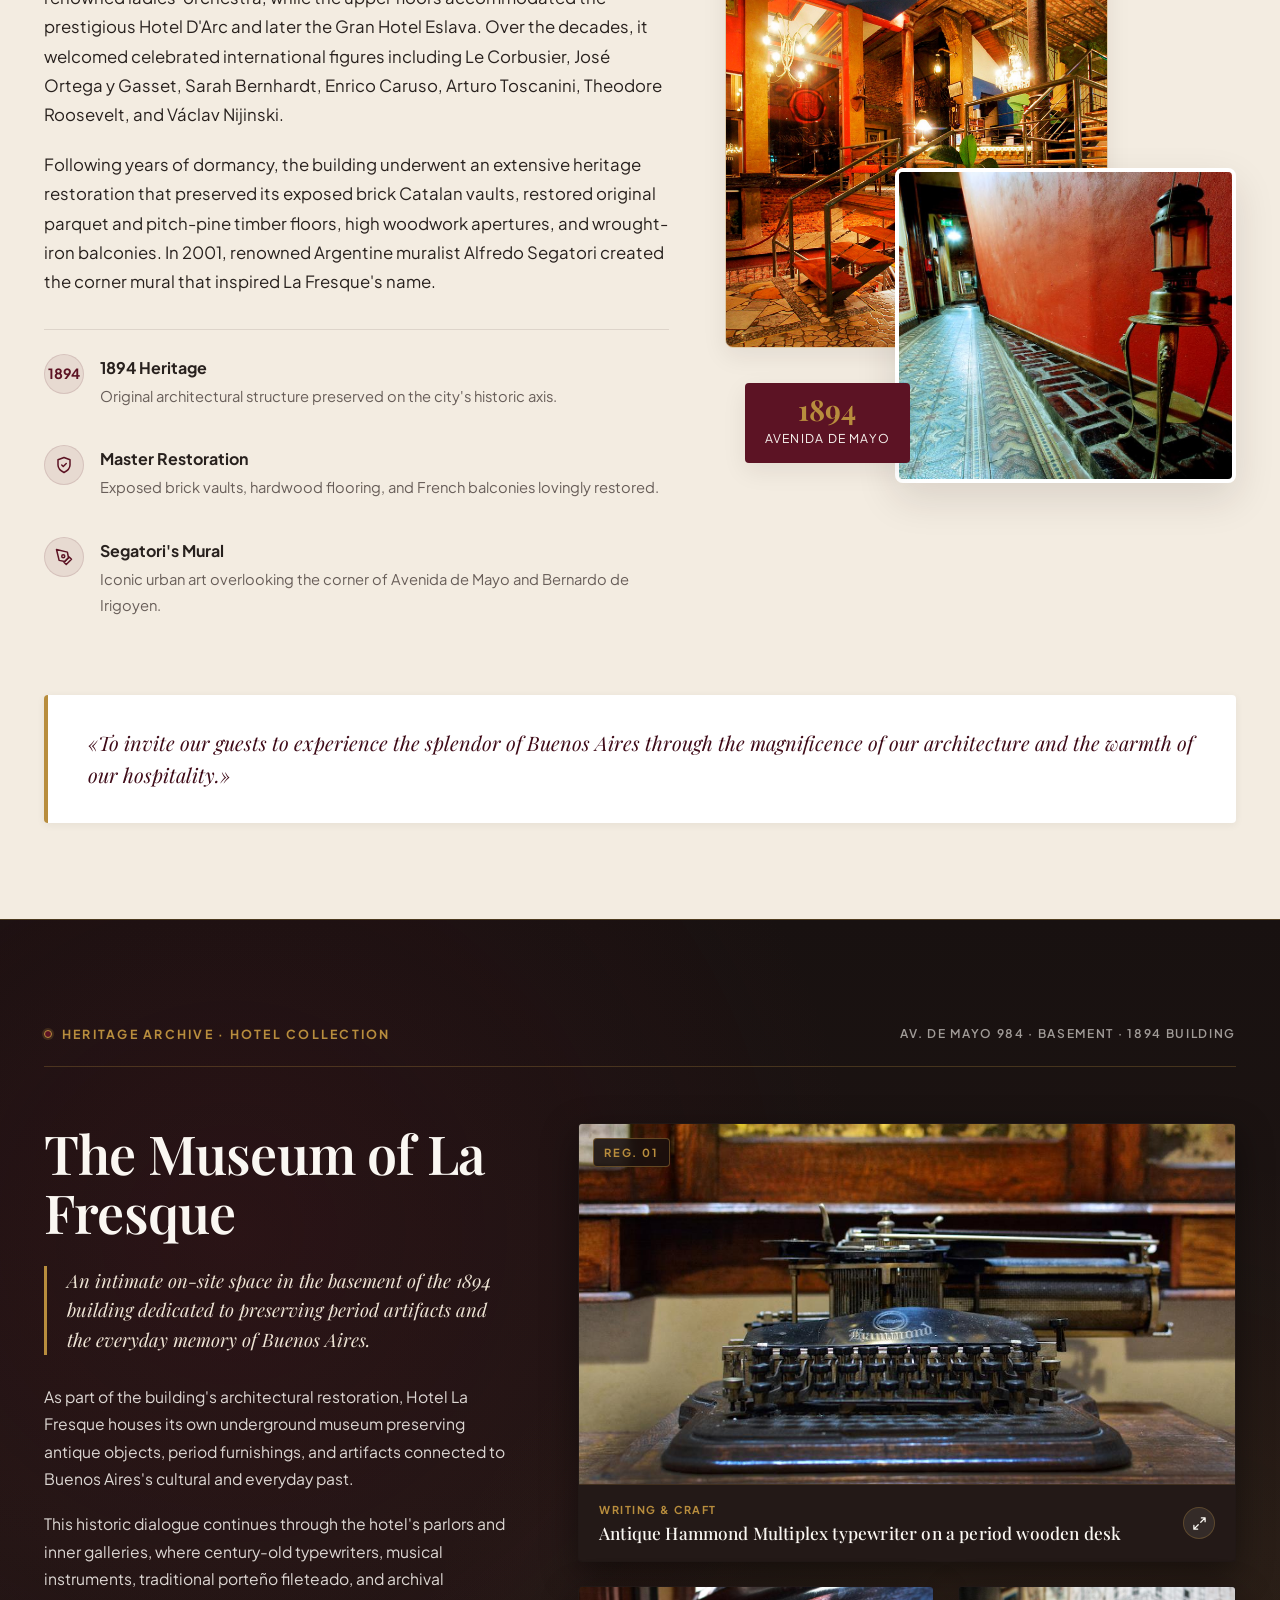
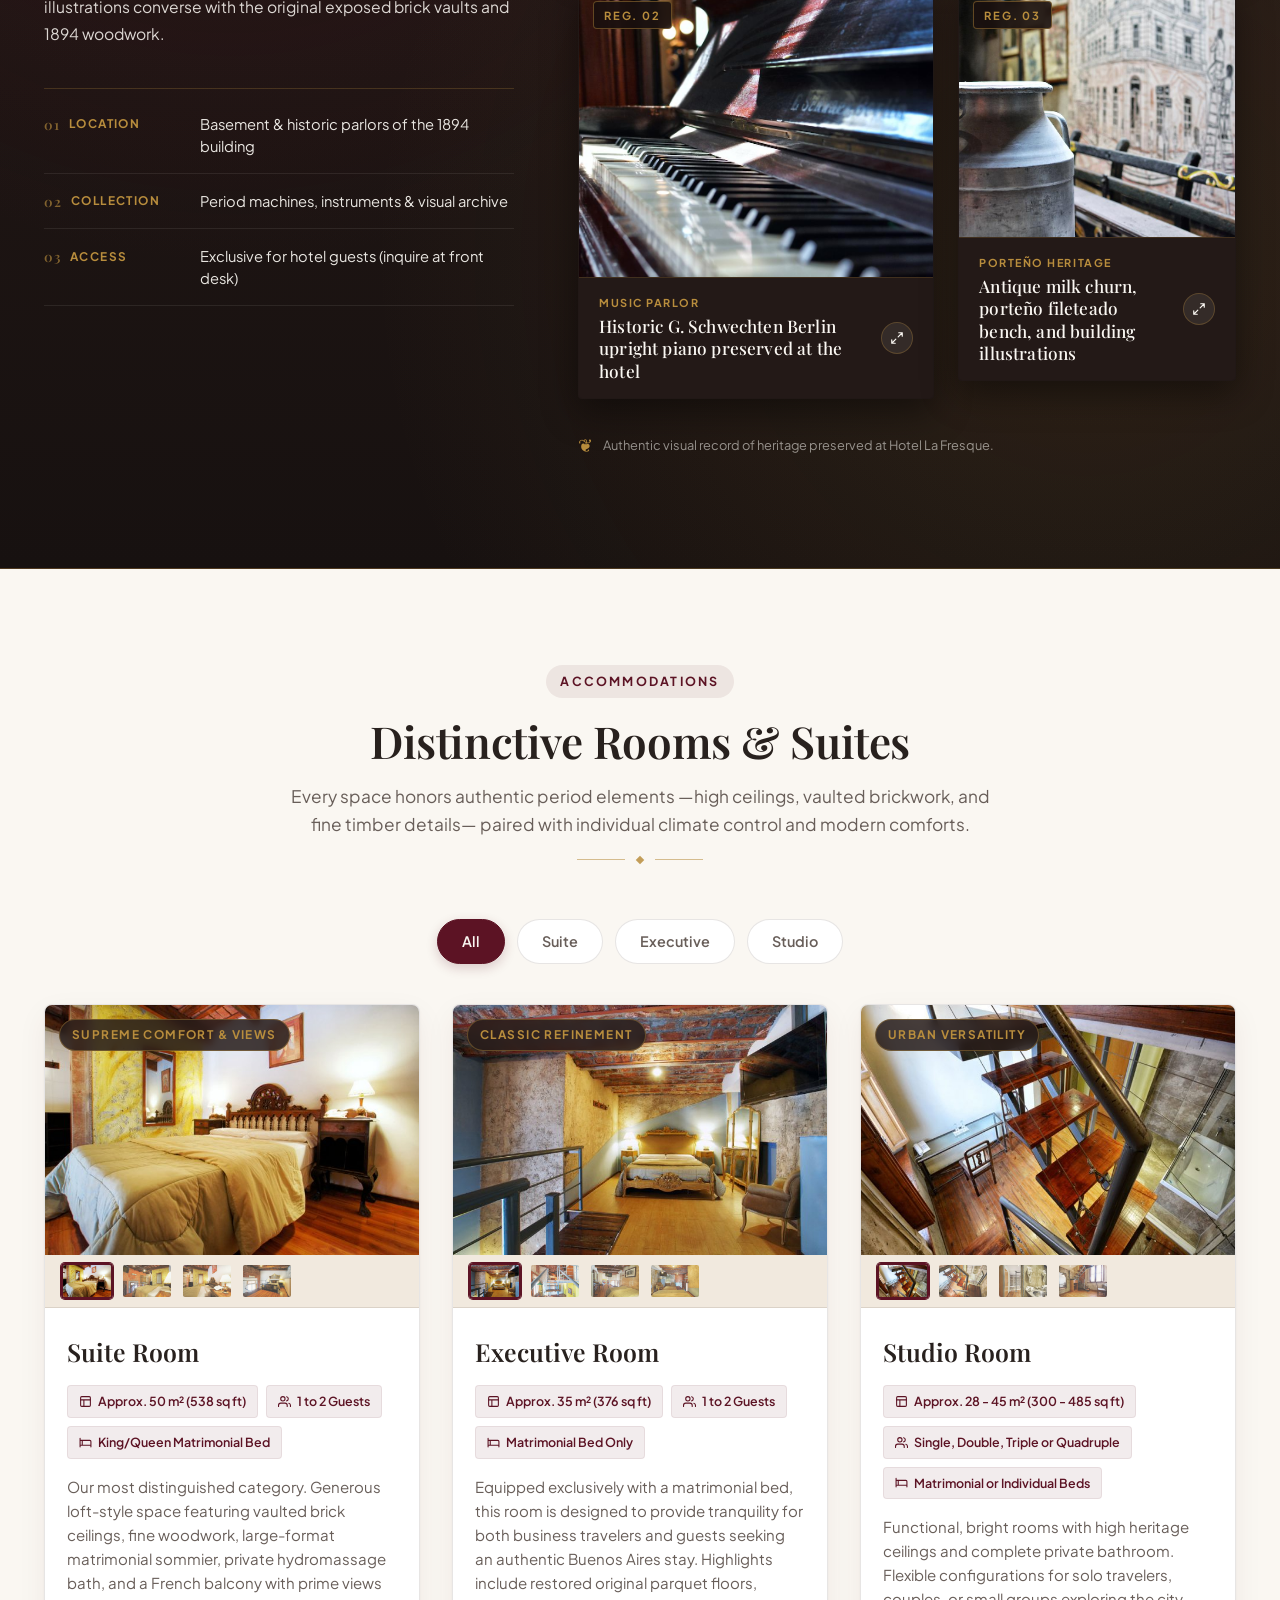
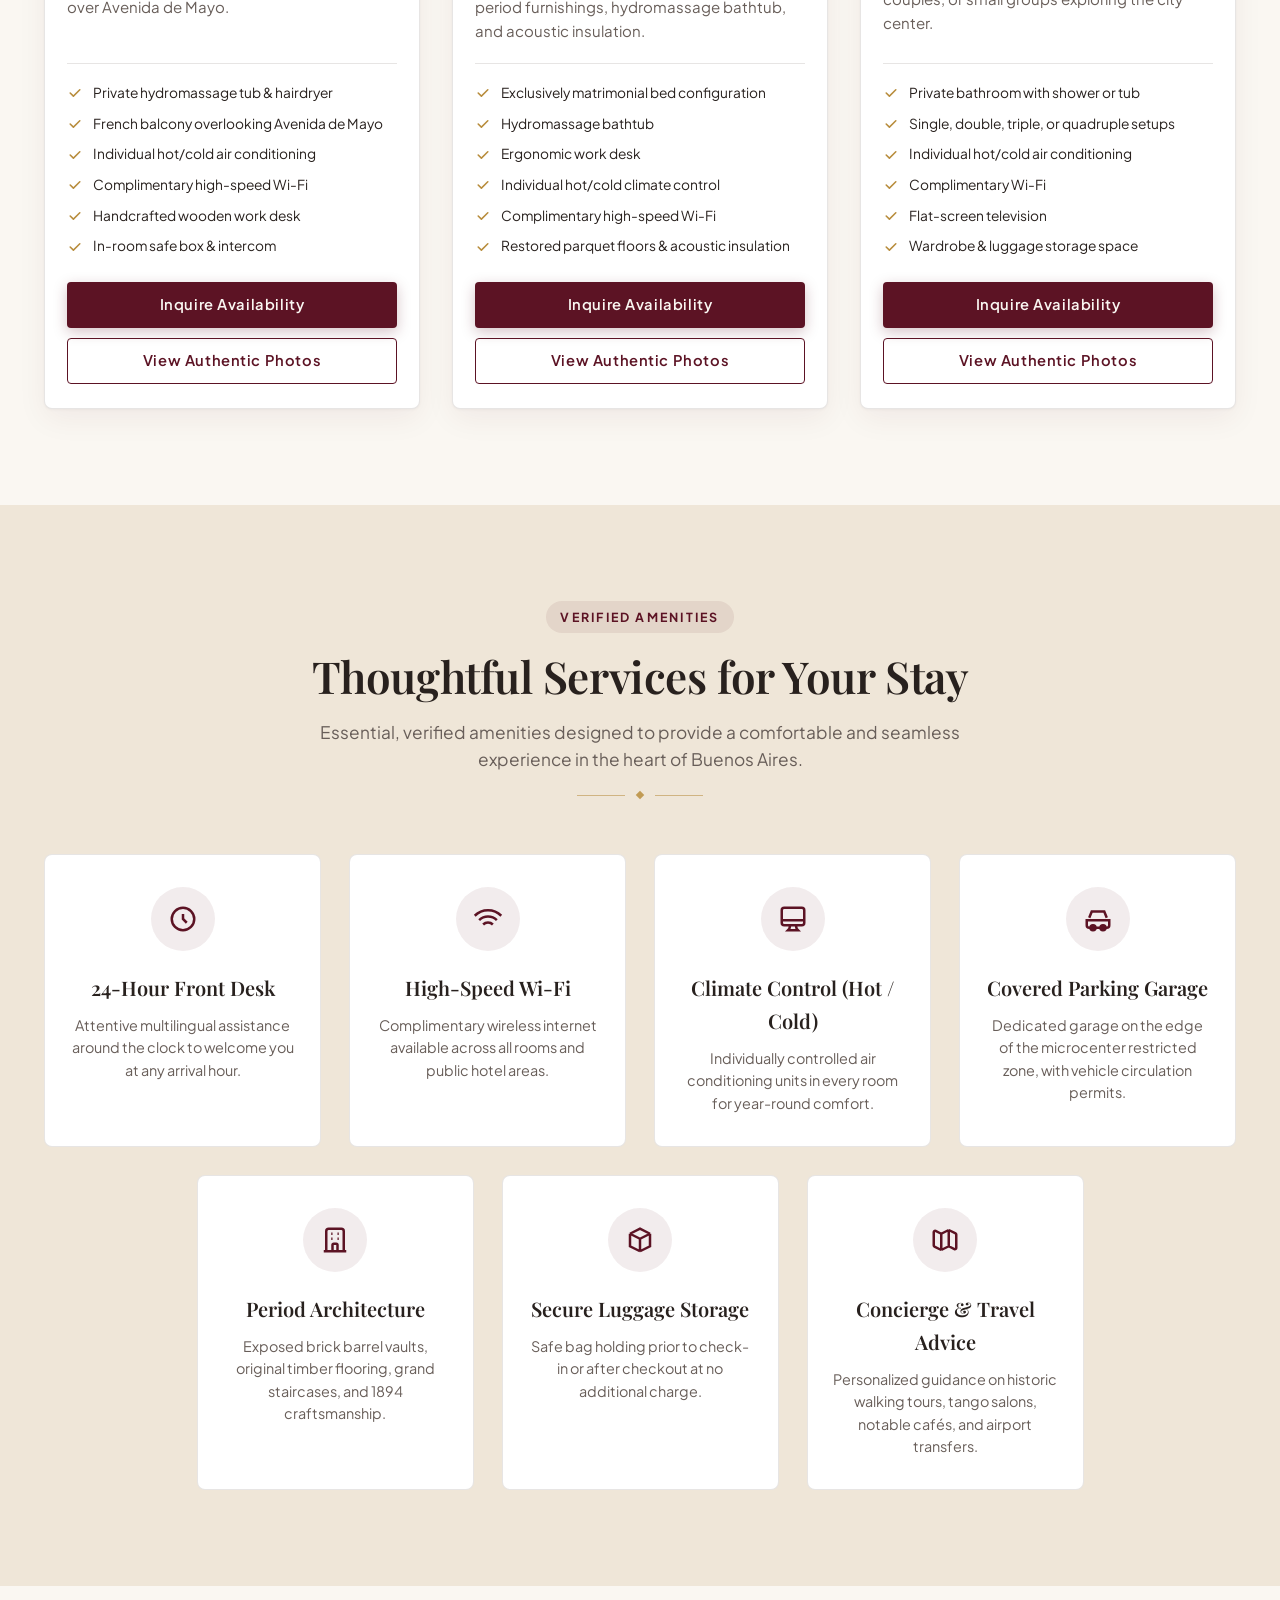
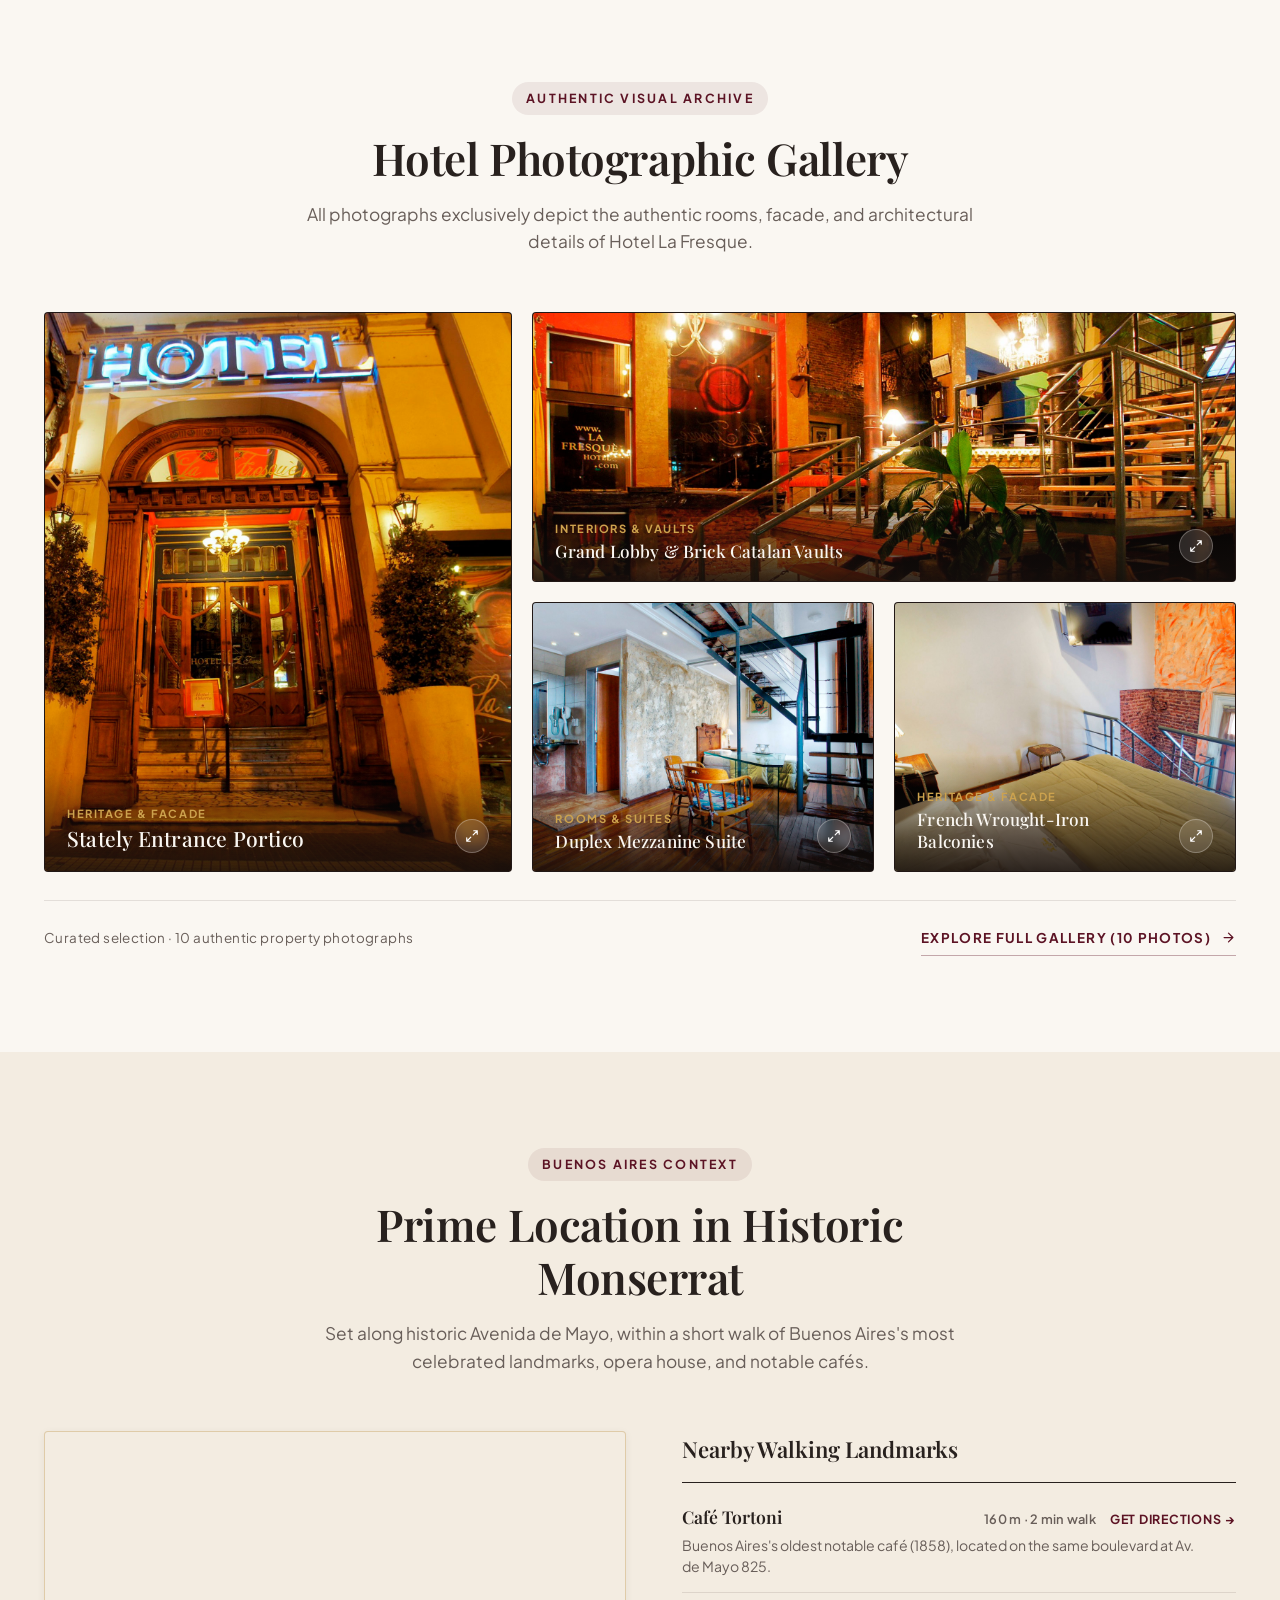
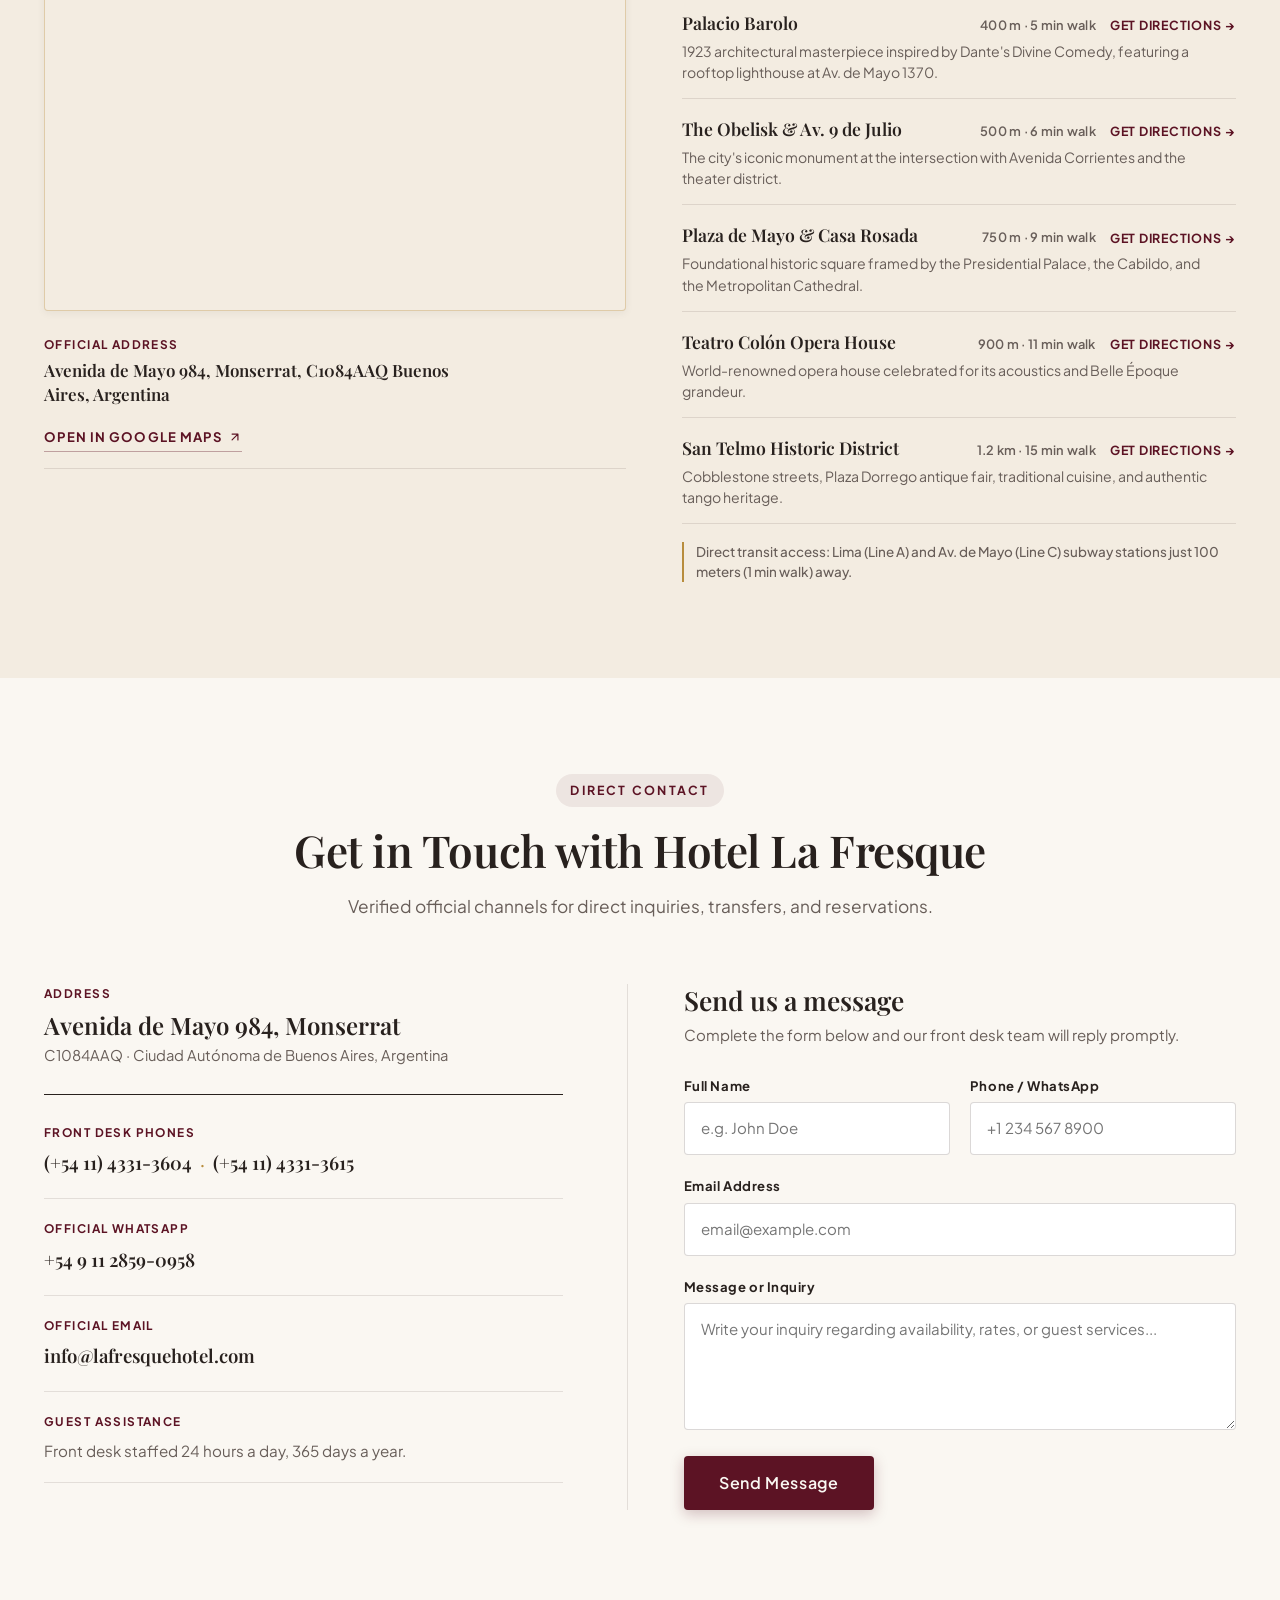
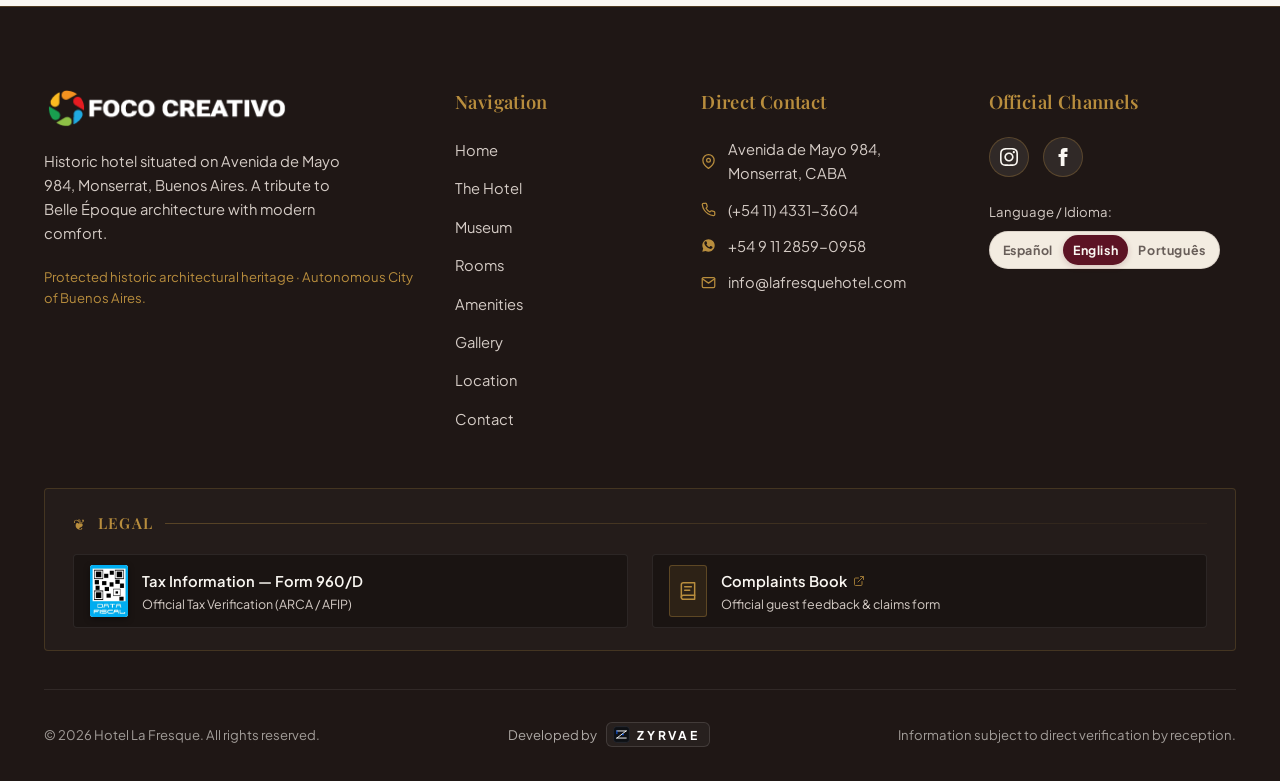
==== commit 8dcd29f1: "Work from the phone" ====
--- a/index.html
+++ b/index.html
@@ -1287,10 +1287,10 @@
             <span data-i18n="btn_send_whatsapp">Consultar por WhatsApp Oficial</span>
           </button>
 
-          <button type="button" id="modalSendEmail" class="btn btn-outline btn-lg">
-            <svg width="18" height="18" fill="none" stroke="currentColor" stroke-width="2" viewBox="0 0 24 24" aria-hidden="true"><path d="M3 8l7.89 5.26a2 2 0 002.22 0L21 8M5 19h14a2 2 0 002-2V7a2 2 0 00-2-2H5a2 2 0 00-2 2v10a2 2 0 002 2z"></path></svg>
-            <span data-i18n="btn_send_email">Enviar Consulta por Email</span>
-          </button>
+          <a href="https://booking.venicepms.com/lfr005/resonline/1/es/" target="_blank" rel="noopener noreferrer" id="modalDirectBooking" class="btn btn-primary btn-lg">
+            <svg width="18" height="18" viewBox="0 0 24 24" fill="none" stroke="currentColor" stroke-width="2" stroke-linecap="round" stroke-linejoin="round" aria-hidden="true"><rect x="3" y="4" width="18" height="18" rx="2" ry="2"></rect><line x1="16" y1="2" x2="16" y2="6"></line><line x1="8" y1="2" x2="8" y2="6"></line><line x1="3" y1="10" x2="21" y2="10"></line><path d="M9 16l2 2 4-4"/></svg>
+            <span data-i18n="btn_direct_booking">Reserva Online Directa</span>
+          </a>
         </div>
 
         <div class="modal-direct-phone-box">
@@ -1438,10 +1438,28 @@
       </div>
 
       <div class="footer-bottom-bar">
-        <div>
+        <div class="footer-bottom-copyright">
           &copy; <span id="currentYear">2026</span> <span data-i18n="footer_rights">Hotel La Fresque. Todos los derechos reservados.</span>
         </div>
-        <div data-i18n="footer_privacy">
+
+        <div class="footer-developer-credit">
+          <a href="https://zyrvae.vercel.app/" target="_blank" rel="noopener noreferrer" class="footer-developer-link" title="ZYRVAE — Digital Studio" aria-label="Desarrollado por ZYRVAE (abre en pestaña nueva)">
+            <span class="footer-developer-label" data-i18n="footer_developed_by">Desarrollado por</span>
+            <span class="footer-zyrvae-brand">
+              <svg class="footer-zyrvae-logo" viewBox="0 0 48 48" width="18" height="18" fill="none" xmlns="http://www.w3.org/2000/svg" aria-hidden="true">
+                <rect x="2" y="2" width="44" height="44" rx="8" fill="#0e1014" stroke="#2b3548" stroke-width="1.25"/>
+                <line x1="11" y1="14" x2="37" y2="14" stroke="#ffffff" stroke-width="2.6" stroke-linecap="square"/>
+                <line x1="37" y1="14" x2="11" y2="34" stroke="#ffffff" stroke-width="2.6" stroke-linecap="square"/>
+                <line x1="11" y1="34" x2="37" y2="34" stroke="#ffffff" stroke-width="2.6" stroke-linecap="square"/>
+                <line x1="11" y1="14" x2="11" y2="21.5" stroke="#0a5cff" stroke-width="2.6" stroke-linecap="square"/>
+                <circle cx="28" cy="24" r="2.4" fill="#0a5cff"/>
+              </svg>
+              <span class="footer-zyrvae-text">ZYRVAE</span>
+            </span>
+          </a>
+        </div>
+
+        <div class="footer-bottom-notice" data-i18n="footer_privacy">
           Información sujeta a confirmación directa de recepción.
         </div>
       </div>
--- a/assets/css/main.css
+++ b/assets/css/main.css
@@ -1079,10 +1079,12 @@
   transition: transform var(--transition-smooth), border-color var(--transition-smooth), box-shadow var(--transition-smooth);
 }
 
-.museum-plate:hover {
+.museum-plate:hover,
+.museum-plate:focus-visible {
   transform: translateY(-4px);
   border-color: var(--color-gold);
   box-shadow: 0 18px 44px rgba(0, 0, 0, 0.6);
+  outline: none;
 }
 
 .museum-plate-media {
@@ -1171,7 +1173,8 @@
   transition: all var(--transition-fast);
 }
 
-.museum-plate:hover .museum-plate-zoom {
+.museum-plate:hover .museum-plate-zoom,
+.museum-plate:focus-visible .museum-plate-zoom {
   background: var(--color-burgundy);
   border-color: var(--color-gold);
   color: var(--color-text-inverse);
@@ -2058,6 +2061,10 @@
   margin-top: 24px;
 }
 
+.modal-buttons-row .btn {
+  text-decoration: none;
+}
+
 .modal-direct-phone-box {
   margin-top: 24px;
   padding-top: 20px;
@@ -2480,6 +2487,73 @@
   gap: 16px;
 }
 
+.footer-developer-credit {
+  display: inline-flex;
+  align-items: center;
+  justify-content: center;
+}
+
+.footer-developer-link {
+  display: inline-flex;
+  align-items: center;
+  gap: 9px;
+  color: rgba(250, 247, 242, 0.65);
+  text-decoration: none;
+  font-size: 0.82rem;
+  transition: all var(--transition-smooth);
+  padding: 4px 8px;
+  border-radius: var(--radius-sm);
+}
+
+.footer-developer-link:hover {
+  color: #FFFFFF;
+}
+
+.footer-developer-label {
+  font-family: var(--font-sans);
+  color: rgba(250, 247, 242, 0.65);
+  transition: color var(--transition-smooth);
+}
+
+.footer-developer-link:hover .footer-developer-label {
+  color: rgba(250, 247, 242, 0.9);
+}
+
+.footer-zyrvae-brand {
+  display: inline-flex;
+  align-items: center;
+  gap: 7px;
+  background: rgba(255, 255, 255, 0.04);
+  border: 1px solid rgba(255, 255, 255, 0.12);
+  padding: 3px 9px 3px 6px;
+  border-radius: 6px;
+  transition: all var(--transition-smooth);
+}
+
+.footer-developer-link:hover .footer-zyrvae-brand {
+  background: rgba(255, 255, 255, 0.08);
+  border-color: rgba(184, 141, 61, 0.45);
+  box-shadow: 0 2px 10px rgba(0, 0, 0, 0.4);
+}
+
+.footer-zyrvae-logo {
+  width: 17px;
+  height: 17px;
+  display: block;
+  flex-shrink: 0;
+  border-radius: 4px;
+}
+
+.footer-zyrvae-text {
+  font-family: var(--font-sans);
+  font-weight: 700;
+  font-size: 0.76rem;
+  letter-spacing: 0.22em;
+  color: #FFFFFF;
+  text-transform: uppercase;
+  line-height: 1;
+}
+
 /* Toast Notifications */
 .toast-container {
   position: fixed;
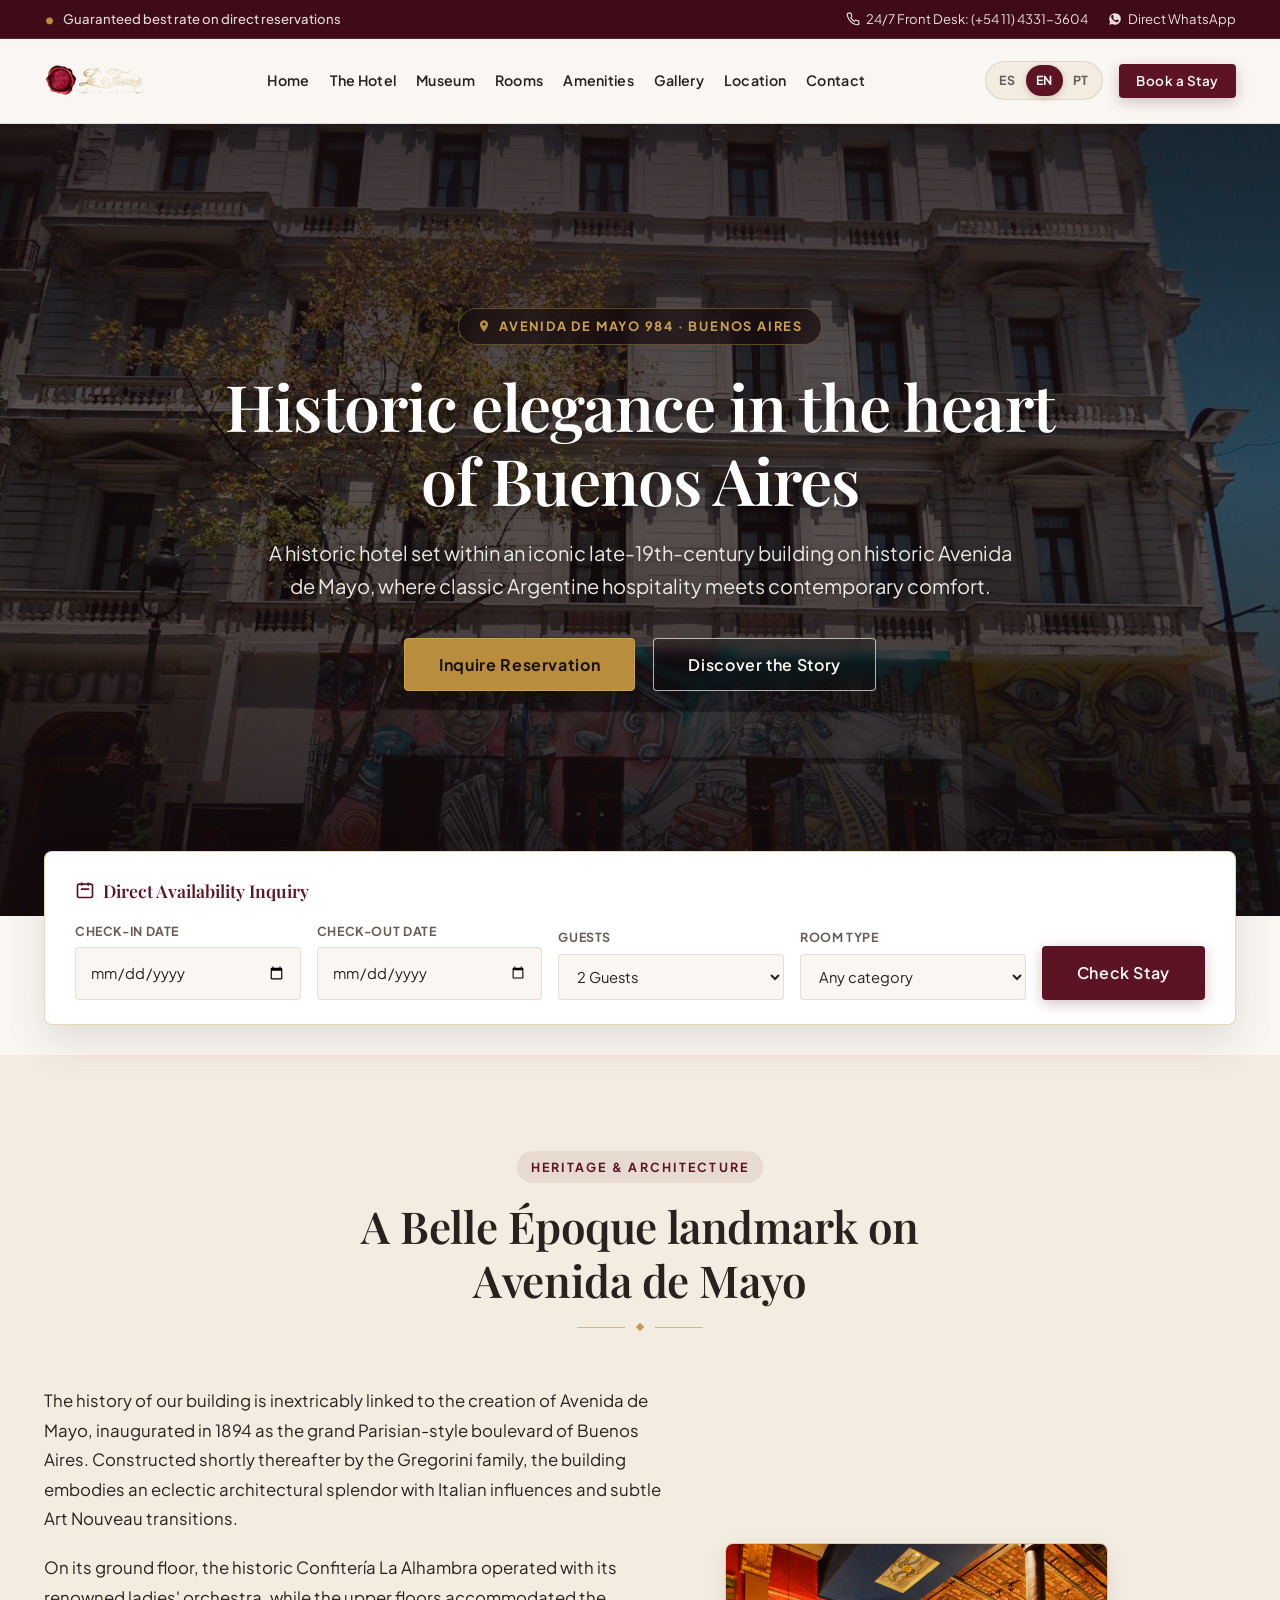
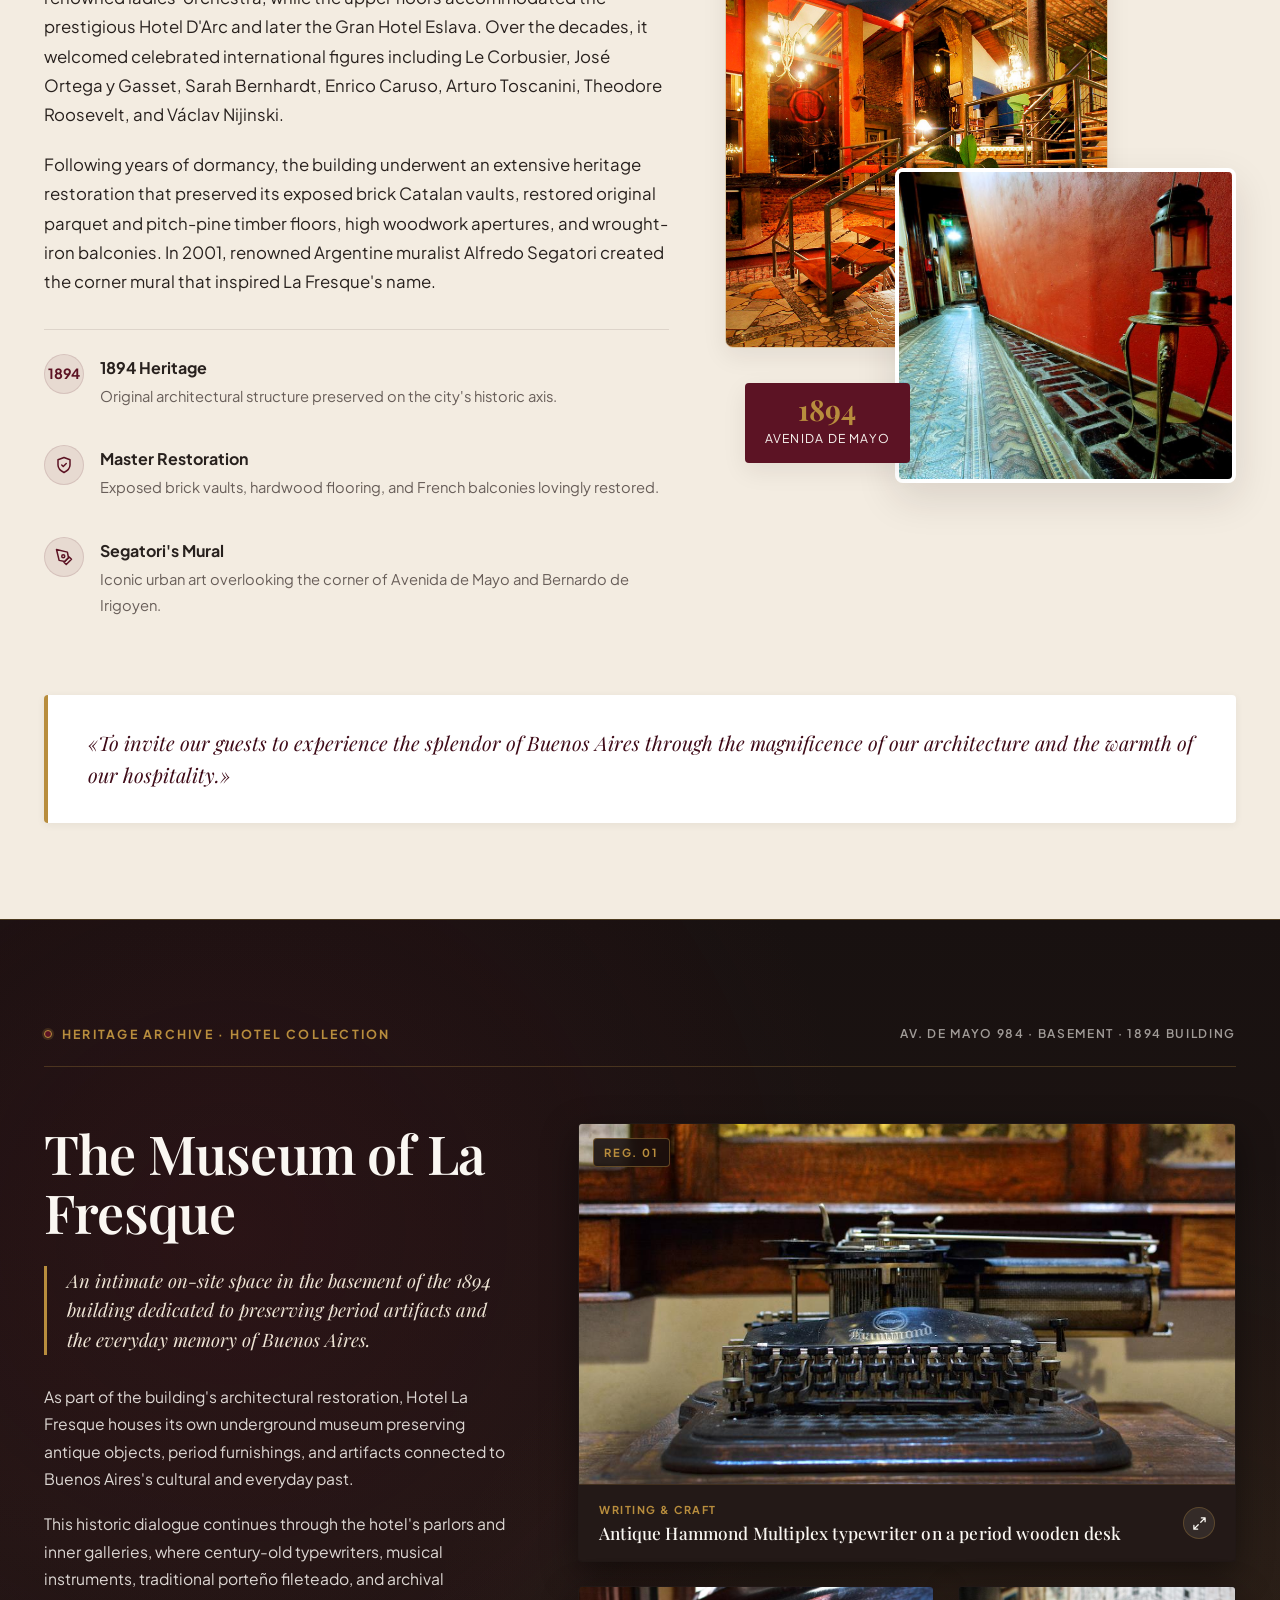
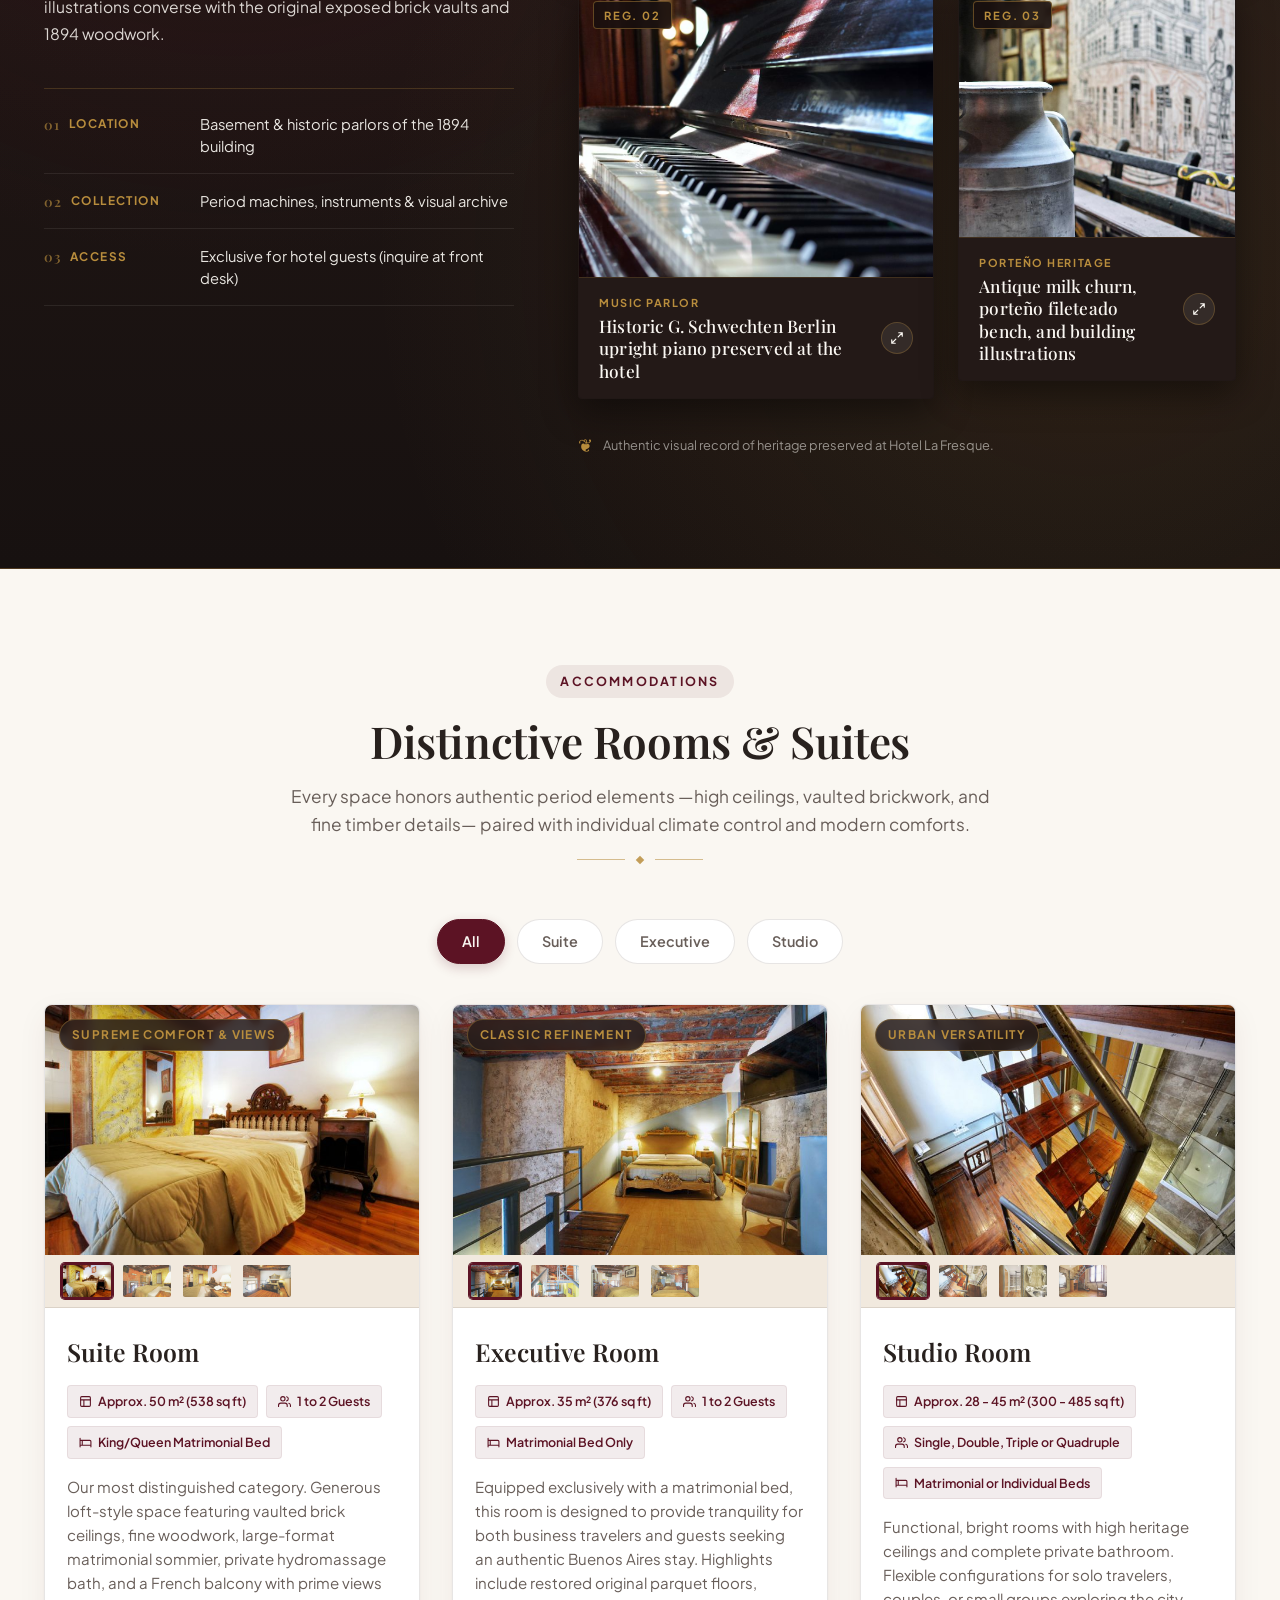
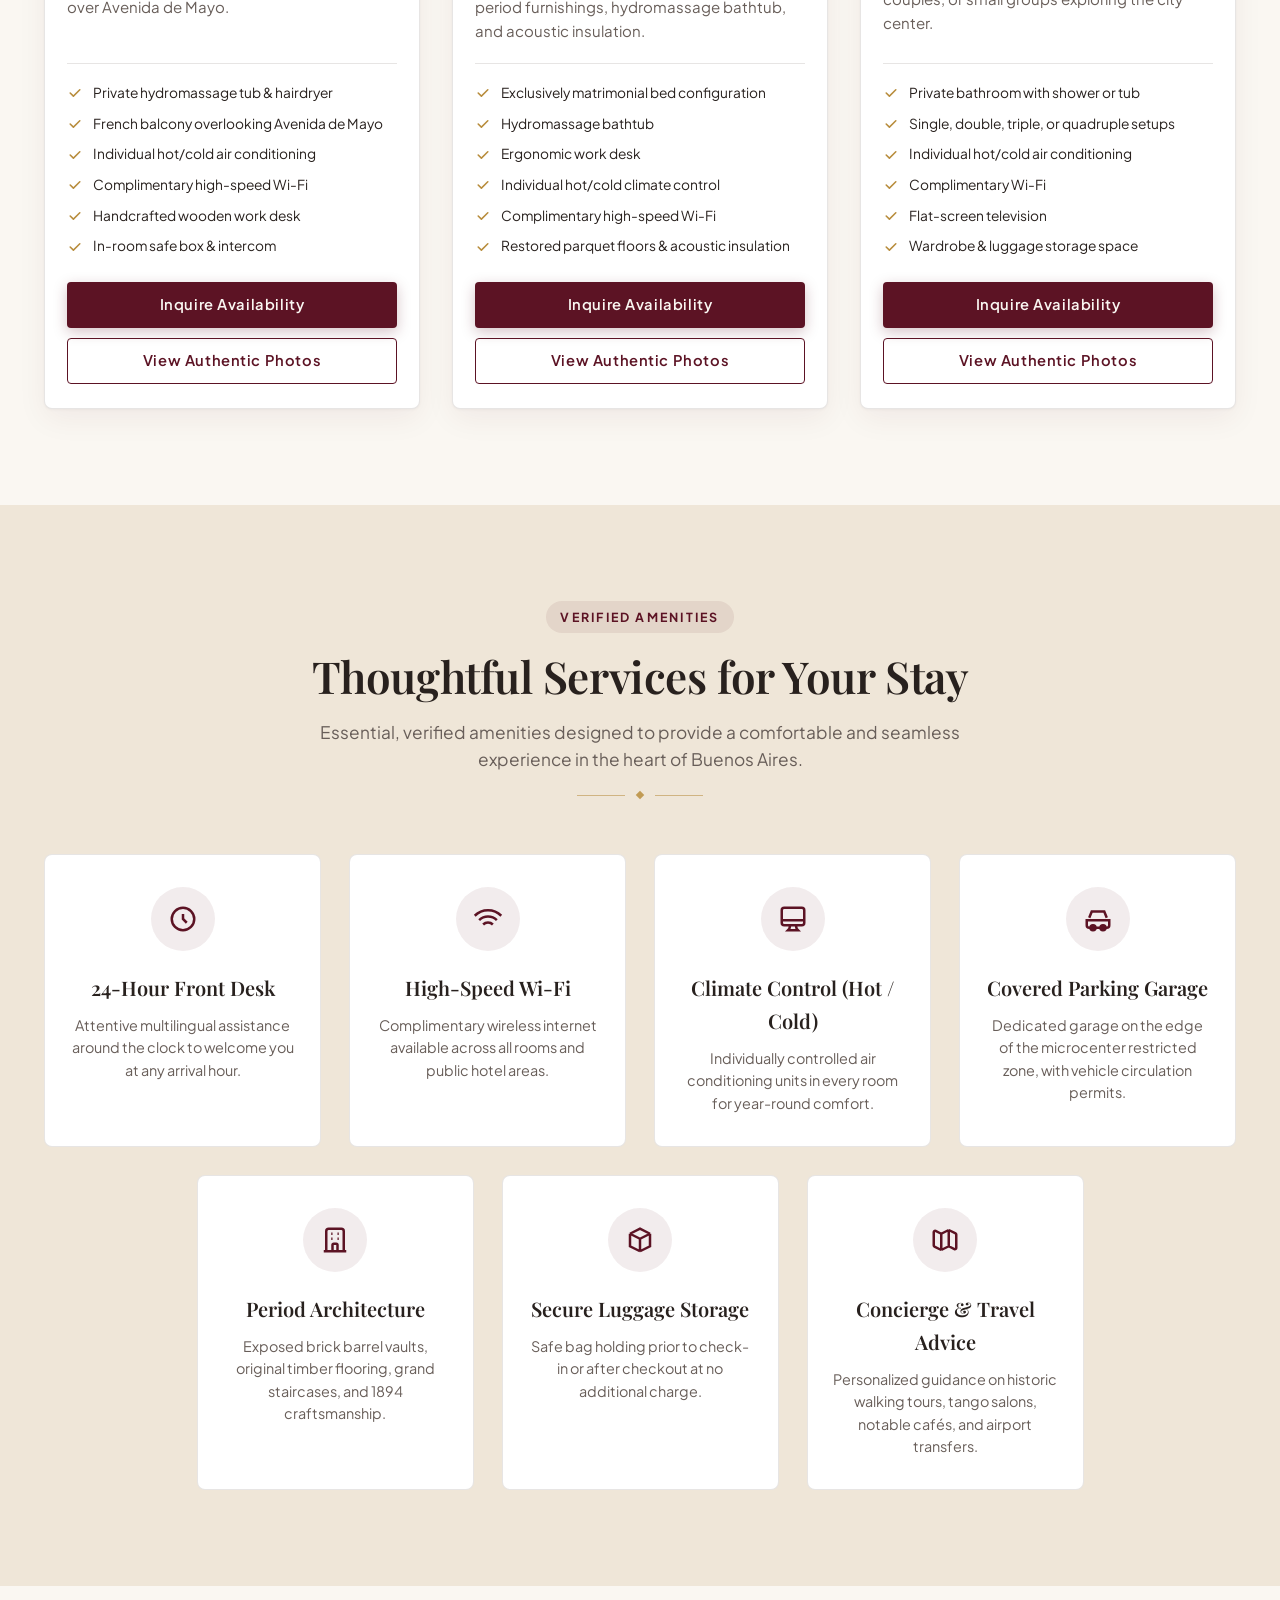
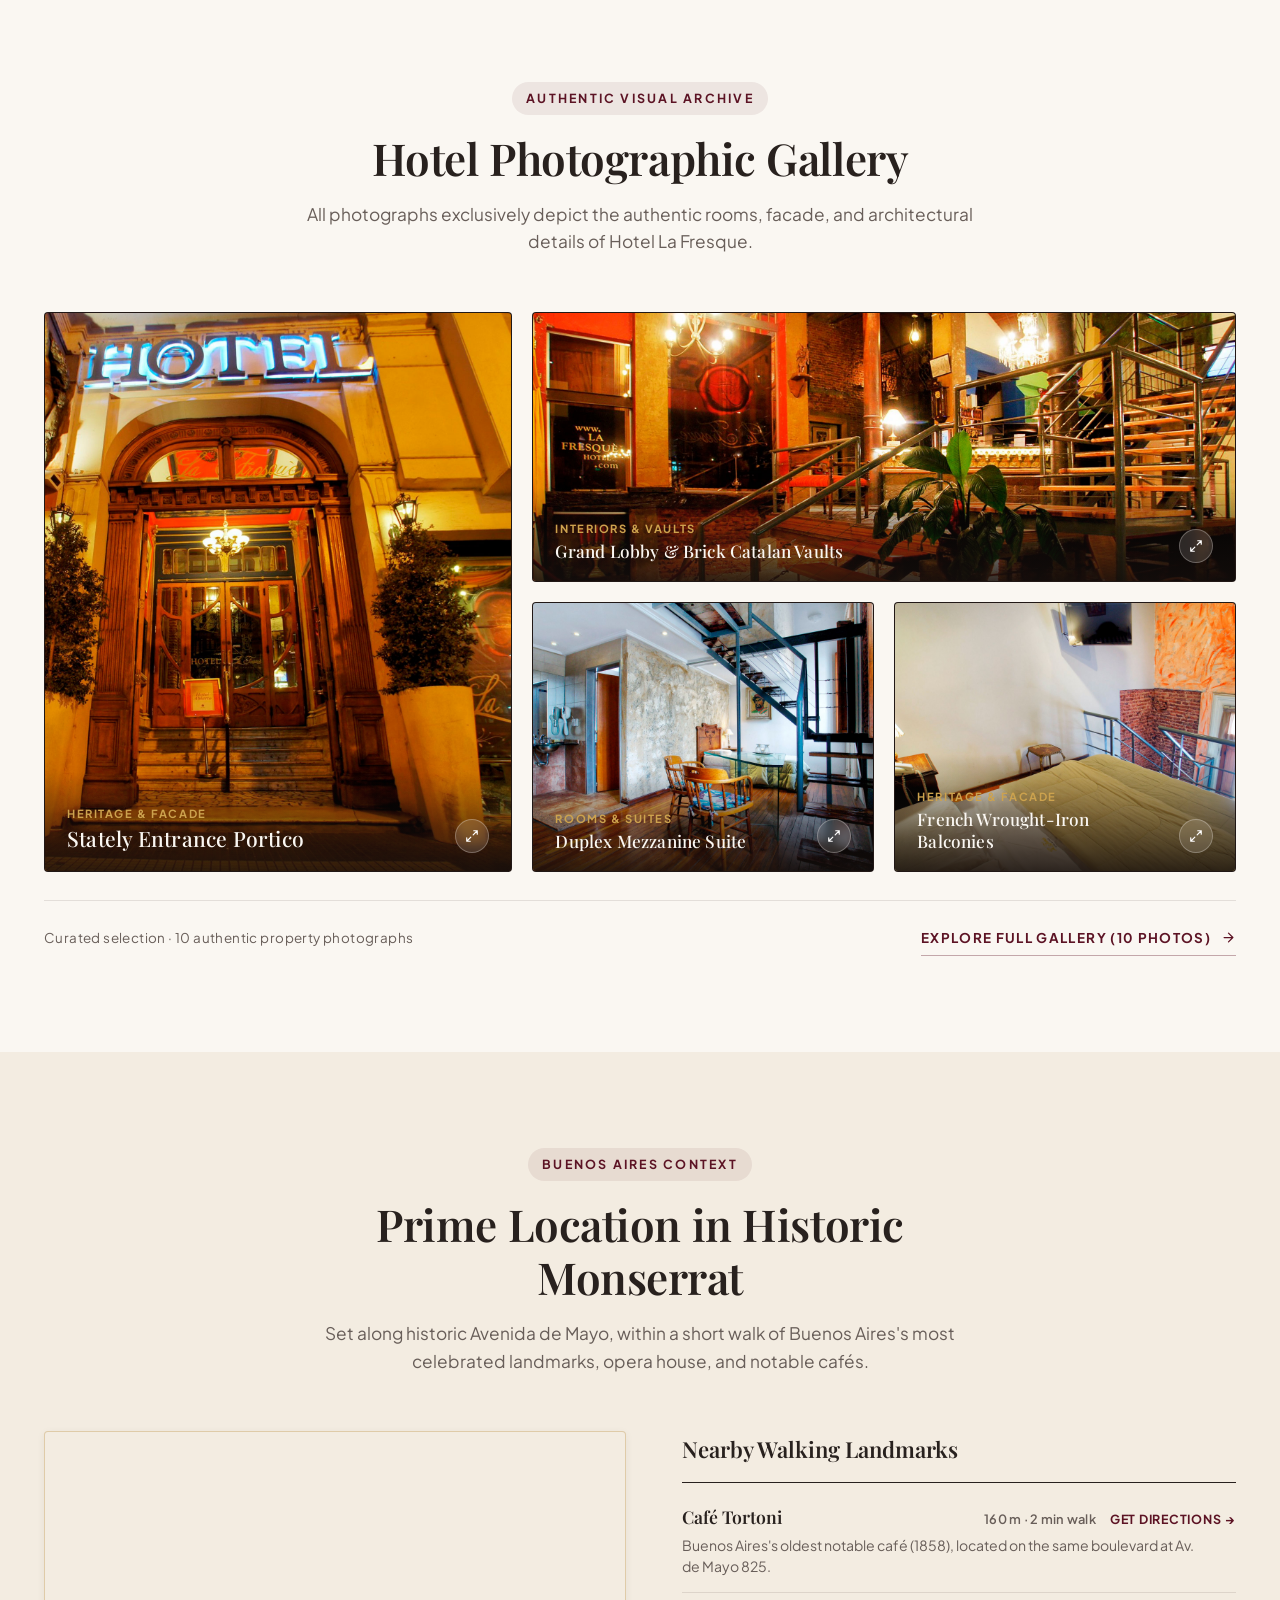
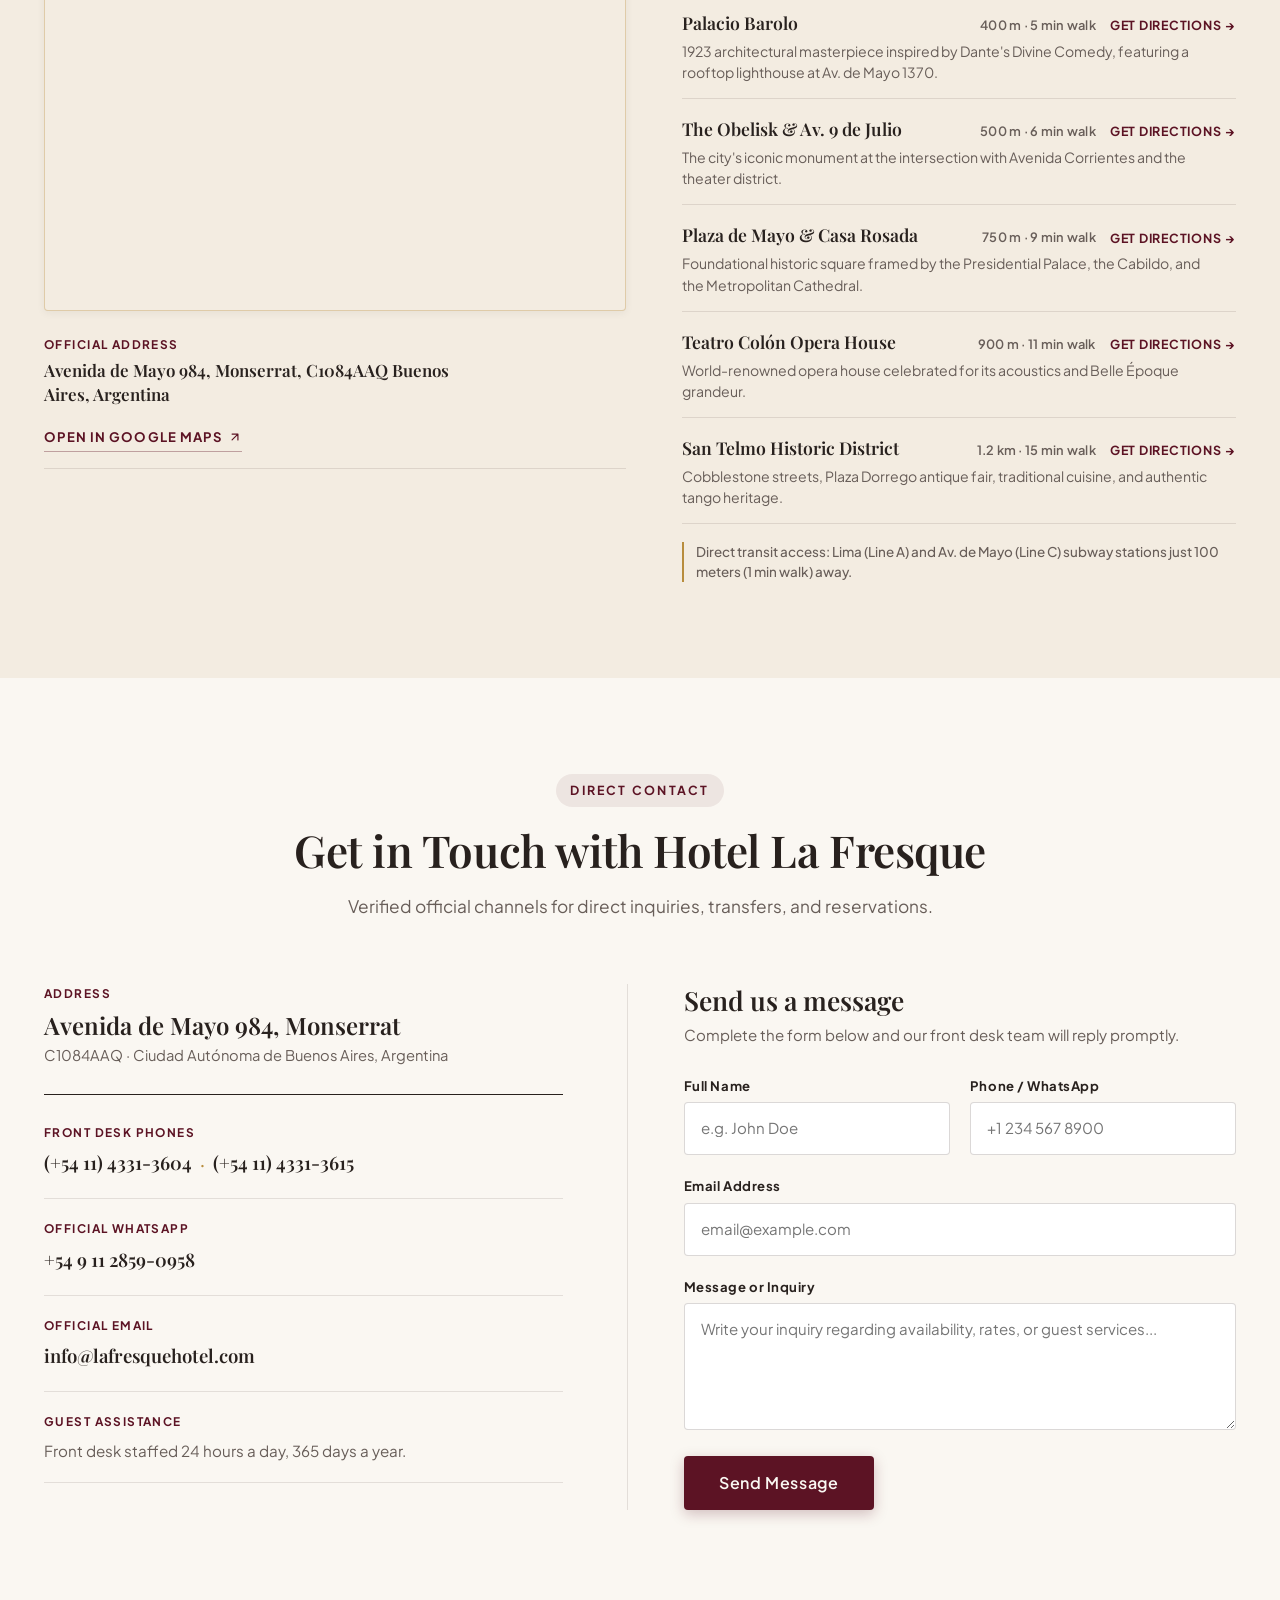
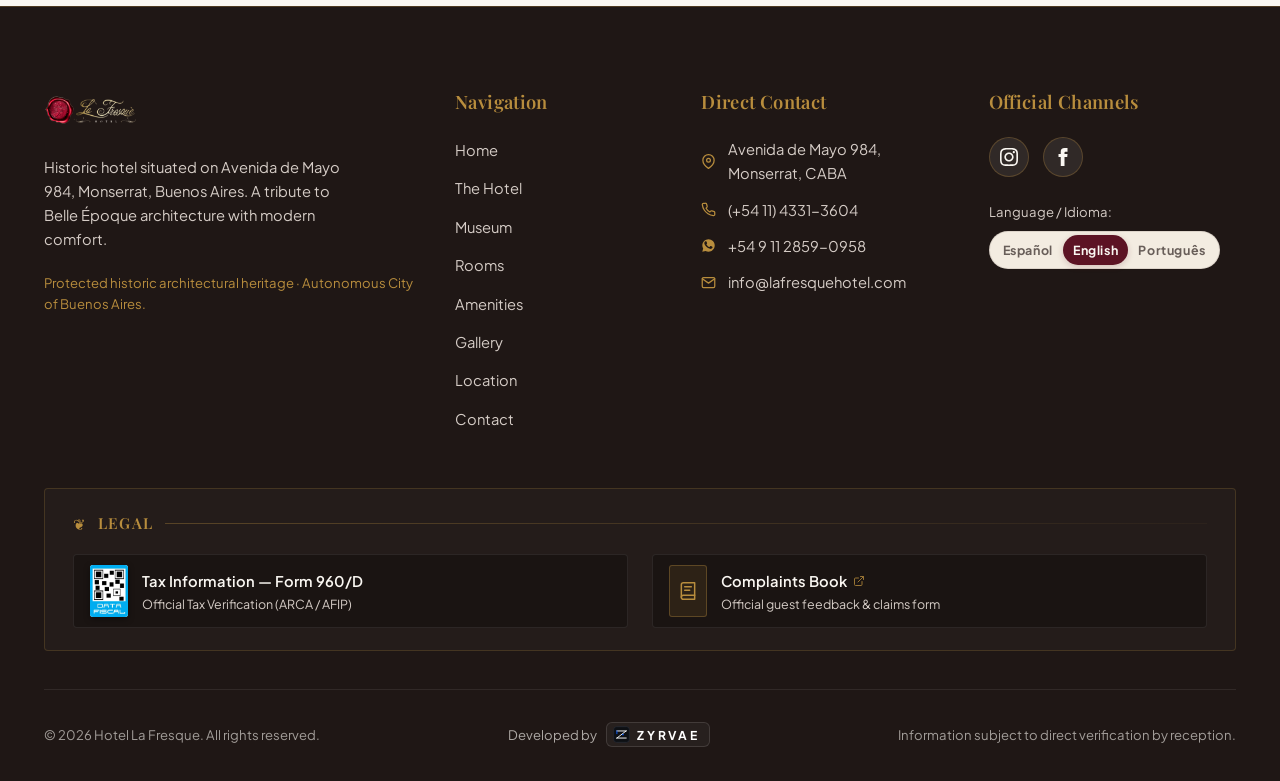
==== commit c8736f52: "Work from the phone" ====
--- a/index.html
+++ b/index.html
@@ -1308,7 +1308,7 @@
       <div class="footer-top-grid">
         <!-- Brand & Heritage Summary -->
         <div class="footer-brand-col">
-          <img src="assets/images/logo-footer.png" alt="Hotel La Fresque" height="42" width="244">
+          <img src="assets/images/logo@2x.png" alt="Hotel La Fresque" height="48" width="95">
           <p class="footer-desc-text" data-i18n="footer_desc">
             Hotel de carácter histórico ubicado en Avenida de Mayo 984, Monserrat, Buenos Aires. Un homenaje a la arquitectura de la Belle Époque con el confort de hoy.
           </p>
--- a/assets/css/main.css
+++ b/assets/css/main.css
@@ -2247,7 +2247,7 @@
 }
 
 .footer-brand-col img {
-  height: 42px;
+  height: 48px;
   width: auto;
   margin-bottom: 20px;
 }
